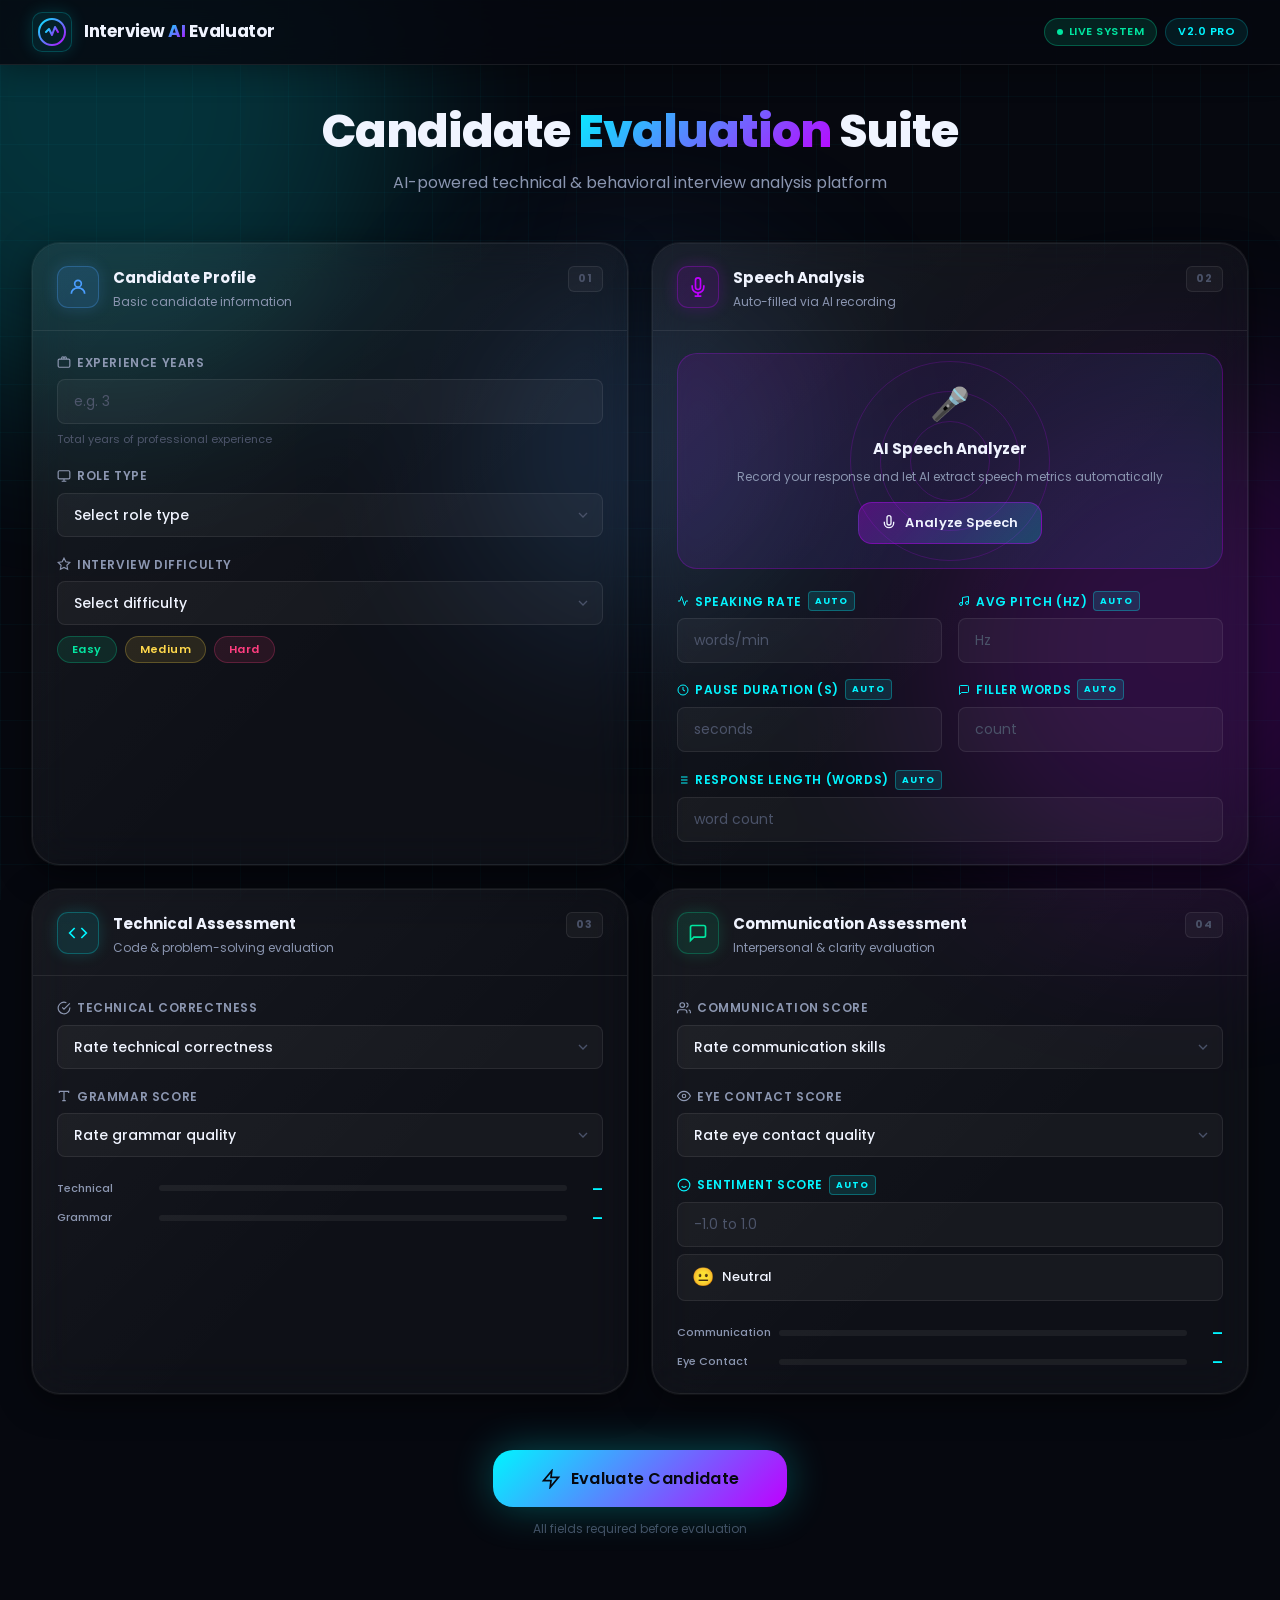
==== frontend/index.html @ 64b6449d "Initial commit - InterviewAI final year project" ====
<!DOCTYPE html>
<html lang="en">
<head>
  <meta charset="UTF-8" />
  <meta name="viewport" content="width=device-width, initial-scale=1.0" />
  <title>Interview AI Evaluator</title>
  <link rel="preconnect" href="https://fonts.googleapis.com" />
  <link rel="preconnect" href="https://fonts.gstatic.com" crossorigin />
  <link href="https://fonts.googleapis.com/css2?family=Poppins:wght@300;400;500;600;700;800;900&display=swap" rel="stylesheet" />
  <link rel="stylesheet" href="css/style.css" />
</head>
<body>

  <!-- Background Effects -->
  <div class="bg-grid"></div>
  <div class="bg-orb orb-1"></div>
  <div class="bg-orb orb-2"></div>
  <div class="bg-orb orb-3"></div>

  <!-- Header -->
  <header class="header">
    <div class="header-inner">
      <div class="logo">
        <div class="logo-icon">
          <svg width="28" height="28" viewBox="0 0 28 28" fill="none">
            <circle cx="14" cy="14" r="13" stroke="url(#lg1)" stroke-width="2"/>
            <path d="M8 14 L11 11 L14 17 L17 9 L20 14" stroke="url(#lg2)" stroke-width="2" stroke-linecap="round" stroke-linejoin="round"/>
            <defs>
              <linearGradient id="lg1" x1="0" y1="0" x2="28" y2="28" gradientUnits="userSpaceOnUse">
                <stop stop-color="#00f5ff"/>
                <stop offset="1" stop-color="#bf00ff"/>
              </linearGradient>
              <linearGradient id="lg2" x1="8" y1="9" x2="20" y2="17" gradientUnits="userSpaceOnUse">
                <stop stop-color="#00f5ff"/>
                <stop offset="1" stop-color="#bf00ff"/>
              </linearGradient>
            </defs>
          </svg>
        </div>
        <span class="logo-text">Interview <span class="grad-text">AI</span> Evaluator</span>
      </div>
      <div class="header-badges">
        <span class="badge badge-live"><span class="pulse-dot"></span>Live System</span>
        <span class="badge badge-version">v2.0 Pro</span>
      </div>
    </div>
  </header>

  <!-- Main Content -->
  <main class="main-container">

    <!-- Page Title -->
    <div class="page-hero">
      <h1 class="hero-title">Candidate <span class="grad-text">Evaluation</span> Suite</h1>
      <p class="hero-sub">AI-powered technical & behavioral interview analysis platform</p>
    </div>

    <!-- Evaluation Form -->
    <form id="evaluationForm" novalidate>

      <!-- ROW 1: Candidate Profile + Speech Analysis -->
      <div class="grid-2col">

        <!-- 1. Candidate Profile Section -->
        <div class="card" id="section-profile">
          <div class="card-header">
            <div class="card-icon icon-blue">
              <svg width="20" height="20" viewBox="0 0 24 24" fill="none" stroke="currentColor" stroke-width="2"><circle cx="12" cy="8" r="4"/><path d="M4 20c0-4 3.6-7 8-7s8 3 8 7"/></svg>
            </div>
            <div>
              <h2 class="card-title">Candidate Profile</h2>
              <p class="card-subtitle">Basic candidate information</p>
            </div>
            <span class="section-badge">01</span>
          </div>
          <div class="card-body">
            <div class="form-group">
              <label class="form-label" for="Experience_Years">
                <svg width="14" height="14" viewBox="0 0 24 24" fill="none" stroke="currentColor" stroke-width="2"><rect x="2" y="7" width="20" height="14" rx="2"/><path d="M16 7V5a2 2 0 0 0-4 0v2"/><path d="M8 7V5a2 2 0 0 1 4 0"/></svg>
                Experience Years
              </label>
              <input type="number" id="Experience_Years" name="Experience_Years" class="form-input" placeholder="e.g. 3" min="0" max="30" required />
              <span class="input-hint">Total years of professional experience</span>
            </div>

            <div class="form-group">
              <label class="form-label" for="Role_Type">
                <svg width="14" height="14" viewBox="0 0 24 24" fill="none" stroke="currentColor" stroke-width="2"><rect x="2" y="3" width="20" height="14" rx="2"/><path d="M8 21h8M12 17v4"/></svg>
                Role Type
              </label>
              <div class="select-wrapper">
                <select id="Role_Type" name="Role_Type" class="form-select" required>
                  <option value="" disabled selected>Select role type</option>
                  <option value="0">Data Scientist</option>
                  <option value="1">Software Engineer</option>
                  <option value="2">Data Analyst</option>
                  <option value="3">ML Engineer</option>
                  <option value="4">Frontend Developer</option>
                  <option value="5">Backend Developer</option>
                </select>
                <svg class="select-arrow" width="16" height="16" viewBox="0 0 24 24" fill="none" stroke="currentColor" stroke-width="2"><polyline points="6 9 12 15 18 9"/></svg>
              </div>
            </div>

            <div class="form-group">
              <label class="form-label" for="Interview_Difficulty">
                <svg width="14" height="14" viewBox="0 0 24 24" fill="none" stroke="currentColor" stroke-width="2"><polygon points="12 2 15.09 8.26 22 9.27 17 14.14 18.18 21.02 12 17.77 5.82 21.02 7 14.14 2 9.27 8.91 8.26 12 2"/></svg>
                Interview Difficulty
              </label>
              <div class="select-wrapper">
                <select id="Interview_Difficulty" name="Interview_Difficulty" class="form-select" required>
                  <option value="" disabled selected>Select difficulty</option>
                  <option value="0">Easy</option>
                  <option value="1">Medium</option>
                  <option value="2">Hard</option>
                </select>
                <svg class="select-arrow" width="16" height="16" viewBox="0 0 24 24" fill="none" stroke="currentColor" stroke-width="2"><polyline points="6 9 12 15 18 9"/></svg>
              </div>
              <div class="difficulty-pills" id="difficultyPills">
                <span class="pill pill-easy">Easy</span>
                <span class="pill pill-medium">Medium</span>
                <span class="pill pill-hard">Hard</span>
              </div>
            </div>
          </div>
        </div>

        <!-- 2. Speech Analysis Section -->
        <div class="card" id="section-speech">
          <div class="card-header">
            <div class="card-icon icon-purple">
              <svg width="20" height="20" viewBox="0 0 24 24" fill="none" stroke="currentColor" stroke-width="2"><path d="M12 1a3 3 0 0 0-3 3v8a3 3 0 0 0 6 0V4a3 3 0 0 0-3-3z"/><path d="M19 10v2a7 7 0 0 1-14 0v-2"/><line x1="12" y1="19" x2="12" y2="23"/><line x1="8" y1="23" x2="16" y2="23"/></svg>
            </div>
            <div>
              <h2 class="card-title">Speech Analysis</h2>
              <p class="card-subtitle">Auto-filled via AI recording</p>
            </div>
            <span class="section-badge">02</span>
          </div>
          <div class="card-body">

            <!-- AI Speech Analyzer CTA Card -->
            <div class="speech-cta-card" id="speechCtaCard">
              <div class="speech-cta-waves">
                <div class="wave w1"></div>
                <div class="wave w2"></div>
                <div class="wave w3"></div>
              </div>
              <div class="speech-cta-content">
                <div class="speech-mic-icon">🎤</div>
                <h3 class="speech-cta-title">AI Speech Analyzer</h3>
                <p class="speech-cta-desc">Record your response and let AI extract speech metrics automatically</p>
                <button type="button" id="openSpeechModal" class="btn btn-speech-analyze">
                  <svg width="16" height="16" viewBox="0 0 24 24" fill="none" stroke="currentColor" stroke-width="2"><path d="M12 1a3 3 0 0 0-3 3v8a3 3 0 0 0 6 0V4a3 3 0 0 0-3-3z"/><path d="M19 10v2a7 7 0 0 1-14 0v-2"/></svg>
                  Analyze Speech
                </button>
              </div>
            </div>

            <div class="form-grid-2">
              <div class="form-group">
                <label class="form-label auto-fill-label" for="Speaking_Rate">
                  <svg width="12" height="12" viewBox="0 0 24 24" fill="none" stroke="currentColor" stroke-width="2"><polyline points="22 12 18 12 15 21 9 3 6 12 2 12"/></svg>
                  Speaking Rate
                  <span class="auto-badge">AUTO</span>
                </label>
                <input type="number" id="Speaking_Rate" name="Speaking_Rate" class="form-input auto-input" placeholder="words/min" step="0.1" readonly />
              </div>
              <div class="form-group">
                <label class="form-label auto-fill-label" for="Avg_Pitch">
                  <svg width="12" height="12" viewBox="0 0 24 24" fill="none" stroke="currentColor" stroke-width="2"><path d="M9 18V5l12-2v13"/><circle cx="6" cy="18" r="3"/><circle cx="18" cy="16" r="3"/></svg>
                  Avg Pitch (Hz)
                  <span class="auto-badge">AUTO</span>
                </label>
                <input type="number" id="Avg_Pitch" name="Avg_Pitch" class="form-input auto-input" placeholder="Hz" step="0.1" readonly />
              </div>
              <div class="form-group">
                <label class="form-label auto-fill-label" for="Pause_Duration">
                  <svg width="12" height="12" viewBox="0 0 24 24" fill="none" stroke="currentColor" stroke-width="2"><circle cx="12" cy="12" r="10"/><polyline points="12 6 12 12 16 14"/></svg>
                  Pause Duration (s)
                  <span class="auto-badge">AUTO</span>
                </label>
                <input type="number" id="Pause_Duration" name="Pause_Duration" class="form-input auto-input" placeholder="seconds" step="0.1" readonly />
              </div>
              <div class="form-group">
                <label class="form-label auto-fill-label" for="Filler_Words">
                  <svg width="12" height="12" viewBox="0 0 24 24" fill="none" stroke="currentColor" stroke-width="2"><path d="M21 15a2 2 0 0 1-2 2H7l-4 4V5a2 2 0 0 1 2-2h14a2 2 0 0 1 2 2z"/></svg>
                  Filler Words
                  <span class="auto-badge">AUTO</span>
                </label>
                <input type="number" id="Filler_Words" name="Filler_Words" class="form-input auto-input" placeholder="count" readonly />
              </div>
            </div>

            <div class="form-group">
              <label class="form-label auto-fill-label" for="Response_Length">
                <svg width="12" height="12" viewBox="0 0 24 24" fill="none" stroke="currentColor" stroke-width="2"><line x1="8" y1="6" x2="21" y2="6"/><line x1="8" y1="12" x2="21" y2="12"/><line x1="8" y1="18" x2="21" y2="18"/><line x1="3" y1="6" x2="3.01" y2="6"/><line x1="3" y1="12" x2="3.01" y2="12"/><line x1="3" y1="18" x2="3.01" y2="18"/></svg>
                Response Length (words)
                <span class="auto-badge">AUTO</span>
              </label>
              <input type="number" id="Response_Length" name="Response_Length" class="form-input auto-input" placeholder="word count" readonly />
            </div>

          </div>
        </div>
      </div>

      <!-- ROW 2: Technical + Communication -->
      <div class="grid-2col">

        <!-- 3. Technical Assessment Section -->
        <div class="card" id="section-technical">
          <div class="card-header">
            <div class="card-icon icon-cyan">
              <svg width="20" height="20" viewBox="0 0 24 24" fill="none" stroke="currentColor" stroke-width="2"><polyline points="16 18 22 12 16 6"/><polyline points="8 6 2 12 8 18"/></svg>
            </div>
            <div>
              <h2 class="card-title">Technical Assessment</h2>
              <p class="card-subtitle">Code & problem-solving evaluation</p>
            </div>
            <span class="section-badge">03</span>
          </div>
          <div class="card-body">
            <div class="form-group">
              <label class="form-label" for="Technical_Correctness">
                <svg width="14" height="14" viewBox="0 0 24 24" fill="none" stroke="currentColor" stroke-width="2"><path d="M22 11.08V12a10 10 0 1 1-5.93-9.14"/><polyline points="22 4 12 14.01 9 11.01"/></svg>
                Technical Correctness
              </label>
              <div class="select-wrapper">
                <select id="Technical_Correctness" name="Technical_Correctness" class="form-select" required>
                  <option value="" disabled selected>Rate technical correctness</option>
                  <option value="2">2 — Very Poor</option>
                  <option value="4">4 — Poor</option>
                  <option value="6">6 — Average</option>
                  <option value="8">8 — Good</option>
                  <option value="10">10 — Excellent</option>
                </select>
                <svg class="select-arrow" width="16" height="16" viewBox="0 0 24 24" fill="none" stroke="currentColor" stroke-width="2"><polyline points="6 9 12 15 18 9"/></svg>
              </div>
            </div>

            <div class="form-group">
              <label class="form-label" for="Grammar_Score">
                <svg width="14" height="14" viewBox="0 0 24 24" fill="none" stroke="currentColor" stroke-width="2"><path d="M4 7V4h16v3"/><path d="M9 20h6"/><path d="M12 4v16"/></svg>
                Grammar Score
              </label>
              <div class="select-wrapper">
                <select id="Grammar_Score" name="Grammar_Score" class="form-select" required>
                  <option value="" disabled selected>Rate grammar quality</option>
                  <option value="2">2 — Very Poor</option>
                  <option value="4">4 — Poor</option>
                  <option value="6">6 — Average</option>
                  <option value="8">8 — Good</option>
                  <option value="10">10 — Excellent</option>
                </select>
                <svg class="select-arrow" width="16" height="16" viewBox="0 0 24 24" fill="none" stroke="currentColor" stroke-width="2"><polyline points="6 9 12 15 18 9"/></svg>
              </div>
            </div>

            <div class="score-preview" id="technicalScorePreview">
              <div class="score-preview-item">
                <span class="score-label">Technical</span>
                <div class="score-bar-track">
                  <div class="score-bar-fill" id="technicalBar" style="width:0%"></div>
                </div>
                <span class="score-val" id="technicalVal">—</span>
              </div>
              <div class="score-preview-item">
                <span class="score-label">Grammar</span>
                <div class="score-bar-track">
                  <div class="score-bar-fill" id="grammarBar" style="width:0%"></div>
                </div>
                <span class="score-val" id="grammarVal">—</span>
              </div>
            </div>
          </div>
        </div>

        <!-- 4. Communication Assessment Section -->
        <div class="card" id="section-communication">
          <div class="card-header">
            <div class="card-icon icon-green">
              <svg width="20" height="20" viewBox="0 0 24 24" fill="none" stroke="currentColor" stroke-width="2"><path d="M21 15a2 2 0 0 1-2 2H7l-4 4V5a2 2 0 0 1 2-2h14a2 2 0 0 1 2 2z"/></svg>
            </div>
            <div>
              <h2 class="card-title">Communication Assessment</h2>
              <p class="card-subtitle">Interpersonal & clarity evaluation</p>
            </div>
            <span class="section-badge">04</span>
          </div>
          <div class="card-body">

            <div class="form-group">
              <label class="form-label" for="Communication_Score">
                <svg width="14" height="14" viewBox="0 0 24 24" fill="none" stroke="currentColor" stroke-width="2"><path d="M17 21v-2a4 4 0 0 0-4-4H5a4 4 0 0 0-4 4v2"/><circle cx="9" cy="7" r="4"/><path d="M23 21v-2a4 4 0 0 0-3-3.87"/><path d="M16 3.13a4 4 0 0 1 0 7.75"/></svg>
                Communication Score
              </label>
              <div class="select-wrapper">
                <select id="Communication_Score" name="Communication_Score" class="form-select" required>
                  <option value="" disabled selected>Rate communication skills</option>
                  <option value="2">2 — Very Poor</option>
                  <option value="4">4 — Poor</option>
                  <option value="6">6 — Average</option>
                  <option value="8">8 — Good</option>
                  <option value="10">10 — Excellent</option>
                </select>
                <svg class="select-arrow" width="16" height="16" viewBox="0 0 24 24" fill="none" stroke="currentColor" stroke-width="2"><polyline points="6 9 12 15 18 9"/></svg>
              </div>
            </div>

            <div class="form-group">
              <label class="form-label" for="Eye_Contact_Score">
                <svg width="14" height="14" viewBox="0 0 24 24" fill="none" stroke="currentColor" stroke-width="2"><path d="M1 12s4-8 11-8 11 8 11 8-4 8-11 8-11-8-11-8z"/><circle cx="12" cy="12" r="3"/></svg>
                Eye Contact Score
              </label>
              <div class="select-wrapper">
                <select id="Eye_Contact_Score" name="Eye_Contact_Score" class="form-select" required>
                  <option value="" disabled selected>Rate eye contact quality</option>
                  <option value="2">2 — Very Poor</option>
                  <option value="4">4 — Poor</option>
                  <option value="6">6 — Average</option>
                  <option value="8">8 — Good</option>
                  <option value="10">10 — Excellent</option>
                </select>
                <svg class="select-arrow" width="16" height="16" viewBox="0 0 24 24" fill="none" stroke="currentColor" stroke-width="2"><polyline points="6 9 12 15 18 9"/></svg>
              </div>
            </div>

            <div class="form-group">
              <label class="form-label auto-fill-label" for="Sentiment_Score">
                <svg width="14" height="14" viewBox="0 0 24 24" fill="none" stroke="currentColor" stroke-width="2"><circle cx="12" cy="12" r="10"/><path d="M8 14s1.5 2 4 2 4-2 4-2"/><line x1="9" y1="9" x2="9.01" y2="9"/><line x1="15" y1="9" x2="15.01" y2="9"/></svg>
                Sentiment Score
                <span class="auto-badge">AUTO</span>
              </label>
              <input type="number" id="Sentiment_Score" name="Sentiment_Score" class="form-input auto-input" placeholder="-1.0 to 1.0" step="0.01" min="-1" max="1" readonly />
              <div class="sentiment-display" id="sentimentDisplay">
                <span id="sentimentEmoji">😐</span>
                <span id="sentimentText">Neutral</span>
              </div>
            </div>

            <div class="score-preview">
              <div class="score-preview-item">
                <span class="score-label">Communication</span>
                <div class="score-bar-track">
                  <div class="score-bar-fill score-bar-green" id="commBar" style="width:0%"></div>
                </div>
                <span class="score-val" id="commVal">—</span>
              </div>
              <div class="score-preview-item">
                <span class="score-label">Eye Contact</span>
                <div class="score-bar-track">
                  <div class="score-bar-fill score-bar-green" id="eyeBar" style="width:0%"></div>
                </div>
                <span class="score-val" id="eyeVal">—</span>
              </div>
            </div>

          </div>
        </div>
      </div>

      <!-- Submit Button -->
      <div class="submit-section">
        <button type="button" id="evaluateBtn" class="btn btn-evaluate">
          <span class="btn-inner">
            <svg width="20" height="20" viewBox="0 0 24 24" fill="none" stroke="currentColor" stroke-width="2"><path d="M13 2L3 14h9l-1 8 10-12h-9l1-8z"/></svg>
            Evaluate Candidate
          </span>
          <div class="btn-glow"></div>
        </button>
        <p class="submit-hint">All fields required before evaluation</p>
      </div>

    </form>

    <!-- 5. AI Result Dashboard -->
    <section class="results-section" id="resultsSection" style="display:none;">
      <div class="results-header">
        <div class="results-title-wrap">
          <div class="results-icon">⚡</div>
          <div>
            <h2 class="results-title">AI <span class="grad-text">Evaluation Results</span></h2>
            <p class="results-subtitle">Analysis complete — powered by machine learning</p>
          </div>
        </div>
        <button type="button" id="resetBtn" class="btn btn-reset">
          <svg width="16" height="16" viewBox="0 0 24 24" fill="none" stroke="currentColor" stroke-width="2"><polyline points="1 4 1 10 7 10"/><path d="M3.51 15a9 9 0 1 0 .49-3.84"/></svg>
          New Evaluation
        </button>
      </div>

      <div class="results-grid">

        <!-- Stress Level Card -->
        <div class="result-card result-card-stress animate-in" id="stressCard">
          <div class="result-card-bg"></div>
          <div class="result-card-inner">
            <div class="result-icon">🧠</div>
            <div class="result-label">Stress Level</div>
            <div class="result-value" id="stressLevel">—</div>
            <div class="result-indicator" id="stressIndicator"></div>
          </div>
        </div>

        <!-- Confidence Score Card -->
        <div class="result-card result-card-confidence animate-in" id="confidenceCard" style="animation-delay:0.15s">
          <div class="result-card-bg"></div>
          <div class="result-card-inner">
            <div class="result-icon">💡</div>
            <div class="result-label">Confidence Score</div>
            <div class="result-value" id="confidenceScore">—</div>
            <div class="confidence-ring-wrap">
              <svg class="confidence-ring" viewBox="0 0 80 80">
                <circle cx="40" cy="40" r="32" fill="none" stroke="rgba(255,255,255,0.1)" stroke-width="6"/>
                <circle cx="40" cy="40" r="32" fill="none" stroke="url(#confGrad)" stroke-width="6"
                  stroke-dasharray="201" stroke-dashoffset="201" stroke-linecap="round"
                  id="confidenceRingCircle" transform="rotate(-90 40 40)"/>
                <defs>
                  <linearGradient id="confGrad" x1="0%" y1="0%" x2="100%" y2="0%">
                    <stop offset="0%" stop-color="#00f5ff"/>
                    <stop offset="100%" stop-color="#bf00ff"/>
                  </linearGradient>
                </defs>
              </svg>
            </div>
          </div>
        </div>

        <!-- Interview Result Card -->
        <div class="result-card result-card-verdict animate-in" id="verdictCard" style="animation-delay:0.3s">
          <div class="result-card-bg"></div>
          <div class="result-card-inner">
            <div class="result-icon" id="verdictIcon">🎯</div>
            <div class="result-label">Interview Result</div>
            <div class="result-value result-verdict" id="interviewResult">—</div>
            <div class="verdict-badge" id="verdictBadge"></div>
          </div>
        </div>

      </div>

      <!-- Summary Bar -->
      <div class="summary-bar" id="summaryBar">
        <div class="summary-item">
          <span class="summary-key">Role</span>
          <span class="summary-val" id="summaryRole">—</span>
        </div>
        <div class="summary-divider"></div>
        <div class="summary-item">
          <span class="summary-key">Experience</span>
          <span class="summary-val" id="summaryExp">—</span>
        </div>
        <div class="summary-divider"></div>
        <div class="summary-item">
          <span class="summary-key">Difficulty</span>
          <span class="summary-val" id="summaryDiff">—</span>
        </div>
        <div class="summary-divider"></div>
        <div class="summary-item">
          <span class="summary-key">Speaking Rate</span>
          <span class="summary-val" id="summarySpeaking">—</span>
        </div>
        <div class="summary-divider"></div>
        <div class="summary-item">
          <span class="summary-key">Evaluated</span>
          <span class="summary-val" id="summaryTime">—</span>
        </div>
      </div>

    </section>

  </main>

  <!-- 6. AI Speech Recording Popup Modal -->
  <div class="modal-overlay" id="speechModal">
    <div class="modal-container">
      <!-- Modal Header -->
      <div class="modal-header">
        <div class="modal-logo">
          <div class="modal-logo-rings">
            <div class="ring r1"></div>
            <div class="ring r2"></div>
            <div class="ring r3"></div>
          </div>
          <span class="modal-logo-icon">🎤</span>
        </div>
        <div class="modal-title-group">
          <h3 class="modal-title">AI Speech Analyzer</h3>
          <p class="modal-subtitle">Record → Analyze → Auto-fill metrics</p>
        </div>
        <button type="button" id="closeModal" class="modal-close">
          <svg width="18" height="18" viewBox="0 0 24 24" fill="none" stroke="currentColor" stroke-width="2.5"><line x1="18" y1="6" x2="6" y2="18"/><line x1="6" y1="6" x2="18" y2="18"/></svg>
        </button>
      </div>

      <!-- Visualizer -->
      <div class="modal-visualizer" id="modalVisualizer">
        <canvas id="visualizerCanvas" width="500" height="90"></canvas>
        <div class="viz-idle-text" id="vizIdleText">Tap "Start Recording" to begin</div>
      </div>

      <!-- Recording Controls -->
      <div class="modal-controls">
        <button type="button" id="startRecording" class="btn btn-record-start">
          <div class="rec-icon">
            <span class="rec-dot"></span>
          </div>
          Start Recording
        </button>
        <button type="button" id="stopRecording" class="btn btn-record-stop" disabled>
          <svg width="16" height="16" viewBox="0 0 24 24" fill="currentColor"><rect x="6" y="6" width="12" height="12" rx="2"/></svg>
          Stop Recording
        </button>
      </div>

      <!-- Timer -->
      <div class="recording-timer" id="recordingTimer" style="display:none">
        <span class="timer-dot"></span>
        <span id="timerDisplay">00:00</span>
        <span class="timer-label">Recording...</span>
      </div>

      <!-- Processing Status -->
      <div class="processing-status" id="processingStatus" style="display:none">
        <div class="processing-spinner">
          <div class="spinner-ring"></div>
          <span class="spinner-icon">🤖</span>
        </div>
        <p class="processing-text">⏳ Processing Speech...</p>
        <p class="processing-sub">Analyzing audio with AI models</p>
      </div>

      <!-- Speech Results Section -->
      <div class="speech-results" id="speechResults" style="display:none">
        <div class="speech-results-header">
          <span class="results-check">✅</span>
          <h4 class="speech-results-title">Analysis Complete</h4>
        </div>

        <!-- Transcript Display -->
        <div class="transcript-box">
          <div class="transcript-label">
            <svg width="14" height="14" viewBox="0 0 24 24" fill="none" stroke="currentColor" stroke-width="2"><path d="M14 2H6a2 2 0 0 0-2 2v16a2 2 0 0 0 2 2h12a2 2 0 0 0 2-2V8z"/><polyline points="14 2 14 8 20 8"/></svg>
            Transcript
          </div>
          <p class="transcript-text" id="transcriptText">Your speech will appear here...</p>
        </div>

        <!-- Metrics Grid -->
        <div class="metrics-grid">
          <div class="metric-chip">
            <span class="metric-chip-label">Speaking Rate</span>
            <span class="metric-chip-value" id="m_SpeakingRate">—</span>
          </div>
          <div class="metric-chip">
            <span class="metric-chip-label">Avg Pitch</span>
            <span class="metric-chip-value" id="m_AvgPitch">—</span>
          </div>
          <div class="metric-chip">
            <span class="metric-chip-label">Pause Duration</span>
            <span class="metric-chip-value" id="m_PauseDuration">—</span>
          </div>
          <div class="metric-chip">
            <span class="metric-chip-label">Filler Words</span>
            <span class="metric-chip-value" id="m_FillerWords">—</span>
          </div>
          <div class="metric-chip">
            <span class="metric-chip-label">Response Length</span>
            <span class="metric-chip-value" id="m_ResponseLength">—</span>
          </div>
          <div class="metric-chip">
            <span class="metric-chip-label">Sentiment</span>
            <span class="metric-chip-value" id="m_Sentiment">—</span>
          </div>
        </div>

        <button type="button" id="applyMetrics" class="btn btn-apply-metrics">
          <svg width="16" height="16" viewBox="0 0 24 24" fill="none" stroke="currentColor" stroke-width="2"><polyline points="20 6 9 17 4 12"/></svg>
          Apply to Form & Close
        </button>
      </div>

    </div>
  </div>

  <!-- Toast Notification -->
  <div class="toast" id="toast">
    <span class="toast-icon" id="toastIcon">✅</span>
    <span class="toast-msg" id="toastMsg">Success</span>
  </div>

  <script src="js/script.js"></script>
</body>
</html>
---- frontend/css/style.css ----
/* ============================================================
   INTERVIEW AI EVALUATOR — style.css
   Dark Futuristic Glassmorphism SaaS Dashboard
   ============================================================ */

/* ── Reset & Base ─────────────────────────────────────────── */
*, *::before, *::after { box-sizing: border-box; margin: 0; padding: 0; }

:root {
  --cyan:       #00f5ff;
  --purple:     #bf00ff;
  --blue:       #4a9eff;
  --green:      #00e5a0;
  --pink:       #ff3d7f;
  --yellow:     #ffd84a;

  --bg-base:    #06080f;
  --bg-card:    rgba(255,255,255,0.035);
  --bg-card-h:  rgba(255,255,255,0.060);
  --border:     rgba(255,255,255,0.08);
  --border-h:   rgba(0,245,255,0.30);

  --text-pri:   #f0f4ff;
  --text-sec:   #8a95b0;
  --text-muted: #4a5268;

  --grad-main:  linear-gradient(135deg, var(--cyan) 0%, var(--purple) 100%);
  --grad-blue:  linear-gradient(135deg, #4a9eff 0%, #0044ff 100%);
  --grad-green: linear-gradient(135deg, #00e5a0 0%, #00aaff 100%);
  --grad-warn:  linear-gradient(135deg, #ff6b35 0%, #ff3d7f 100%);

  --radius-sm:  8px;
  --radius-md:  14px;
  --radius-lg:  20px;
  --radius-xl:  28px;

  --shadow-card: 0 8px 32px rgba(0,0,0,0.5), 0 0 0 1px var(--border);
  --shadow-glow: 0 0 40px rgba(0,245,255,0.15);

  --font: 'Poppins', sans-serif;
  --trans: all 0.3s cubic-bezier(0.4,0,0.2,1);
}

html { scroll-behavior: smooth; }

body {
  font-family: var(--font);
  background: var(--bg-base);
  color: var(--text-pri);
  min-height: 100vh;
  overflow-x: hidden;
  line-height: 1.6;
}

/* ── Background Effects ───────────────────────────────────── */
.bg-grid {
  position: fixed; inset: 0; z-index: 0; pointer-events: none;
  background-image:
    linear-gradient(rgba(0,245,255,0.03) 1px, transparent 1px),
    linear-gradient(90deg, rgba(0,245,255,0.03) 1px, transparent 1px);
  background-size: 48px 48px;
}

.bg-orb {
  position: fixed; border-radius: 50%; filter: blur(100px);
  pointer-events: none; z-index: 0; opacity: 0.18;
  animation: orbFloat 12s ease-in-out infinite alternate;
}
.orb-1 { width: 600px; height: 600px; background: var(--cyan);   top: -200px; left: -200px; }
.orb-2 { width: 500px; height: 500px; background: var(--purple); bottom: 0;   right: -150px; animation-delay: -4s; }
.orb-3 { width: 350px; height: 350px; background: var(--blue);   top: 50%;    left: 50%; transform: translate(-50%,-50%); animation-delay: -8s; }

@keyframes orbFloat {
  from { transform: translate(0,0) scale(1); }
  to   { transform: translate(30px, 40px) scale(1.1); }
}

/* ── Header ───────────────────────────────────────────────── */
.header {
  position: sticky; top: 0; z-index: 100;
  background: rgba(6,8,15,0.85);
  backdrop-filter: blur(24px) saturate(180%);
  border-bottom: 1px solid var(--border);
  padding: 0 32px;
  box-shadow: 0 2px 32px rgba(0,0,0,0.4);
}
.header-inner {
  max-width: 1280px; margin: 0 auto;
  height: 64px; display: flex; align-items: center; justify-content: space-between;
}

.logo { display: flex; align-items: center; gap: 12px; text-decoration: none; }
.logo-icon {
  width: 40px; height: 40px; border-radius: 10px;
  background: rgba(0,245,255,0.08);
  border: 1px solid rgba(0,245,255,0.2);
  display: flex; align-items: center; justify-content: center;
  box-shadow: 0 0 16px rgba(0,245,255,0.15);
}
.logo-text {
  font-size: 17px; font-weight: 700; letter-spacing: -0.3px;
  color: var(--text-pri);
}

.grad-text {
  background: var(--grad-main);
  -webkit-background-clip: text; -webkit-text-fill-color: transparent;
  background-clip: text;
}

.header-badges { display: flex; align-items: center; gap: 8px; }
.badge {
  padding: 4px 12px; border-radius: 20px; font-size: 11px; font-weight: 600;
  letter-spacing: 0.5px; text-transform: uppercase;
}
.badge-live {
  background: rgba(0,229,160,0.12); border: 1px solid rgba(0,229,160,0.3);
  color: var(--green); display: flex; align-items: center; gap: 6px;
}
.badge-version {
  background: rgba(0,245,255,0.08); border: 1px solid rgba(0,245,255,0.2);
  color: var(--cyan);
}
.pulse-dot {
  width: 6px; height: 6px; border-radius: 50%; background: var(--green);
  animation: pulse 1.8s ease-in-out infinite;
}
@keyframes pulse {
  0%,100% { opacity:1; box-shadow: 0 0 0 0 rgba(0,229,160,0.6); }
  50%      { opacity:0.7; box-shadow: 0 0 0 5px rgba(0,229,160,0); }
}

/* ── Main Container ───────────────────────────────────────── */
.main-container {
  position: relative; z-index: 1;
  max-width: 1280px; margin: 0 auto;
  padding: 40px 32px 80px;
}

/* ── Page Hero ────────────────────────────────────────────── */
.page-hero { text-align: center; margin-bottom: 48px; }
.hero-title {
  font-size: clamp(28px,4vw,46px); font-weight: 800;
  letter-spacing: -1px; line-height: 1.15; margin-bottom: 12px;
}
.hero-sub { color: var(--text-sec); font-size: 16px; font-weight: 400; }

/* ── Grid Layouts ─────────────────────────────────────────── */
.grid-2col {
  display: grid; grid-template-columns: 1fr 1fr;
  gap: 24px; margin-bottom: 24px;
}
@media (max-width: 900px) { .grid-2col { grid-template-columns: 1fr; } }
.form-grid-2 { display: grid; grid-template-columns: 1fr 1fr; gap: 16px; }
@media (max-width: 600px) { .form-grid-2 { grid-template-columns: 1fr; } }

/* ── Cards ────────────────────────────────────────────────── */
.card {
  background: var(--bg-card);
  border: 1px solid var(--border);
  border-radius: var(--radius-xl);
  box-shadow: var(--shadow-card);
  backdrop-filter: blur(20px);
  transition: var(--trans);
  overflow: hidden;
  position: relative;
}
.card::before {
  content: ''; position: absolute; inset: 0; border-radius: inherit;
  background: linear-gradient(135deg, rgba(255,255,255,0.04) 0%, transparent 60%);
  pointer-events: none;
}
.card:hover {
  border-color: var(--border-h);
  box-shadow: var(--shadow-card), var(--shadow-glow);
  transform: translateY(-2px);
}

.card-header {
  display: flex; align-items: flex-start; gap: 14px;
  padding: 22px 24px 18px;
  border-bottom: 1px solid var(--border);
  position: relative;
}
.card-icon {
  width: 42px; height: 42px; border-radius: 11px; flex-shrink: 0;
  display: flex; align-items: center; justify-content: center;
}
.icon-blue   { background: rgba(74,158,255,0.15); border: 1px solid rgba(74,158,255,0.3);  color: var(--blue);   box-shadow: 0 0 16px rgba(74,158,255,0.2); }
.icon-purple { background: rgba(191,0,255,0.12);  border: 1px solid rgba(191,0,255,0.3);   color: var(--purple); box-shadow: 0 0 16px rgba(191,0,255,0.2); }
.icon-cyan   { background: rgba(0,245,255,0.10);  border: 1px solid rgba(0,245,255,0.25);  color: var(--cyan);   box-shadow: 0 0 16px rgba(0,245,255,0.15); }
.icon-green  { background: rgba(0,229,160,0.10);  border: 1px solid rgba(0,229,160,0.25);  color: var(--green);  box-shadow: 0 0 16px rgba(0,229,160,0.15); }

.card-title   { font-size: 15px; font-weight: 700; color: var(--text-pri); margin-bottom: 2px; }
.card-subtitle{ font-size: 12px; color: var(--text-sec); }
.section-badge {
  margin-left: auto; font-size: 11px; font-weight: 700; letter-spacing: 1px;
  color: var(--text-muted); background: rgba(255,255,255,0.04);
  padding: 3px 9px; border-radius: 6px; border: 1px solid var(--border);
  flex-shrink: 0;
}

.card-body { padding: 22px 24px; display: flex; flex-direction: column; gap: 18px; }

/* ── Form Elements ────────────────────────────────────────── */
.form-group { display: flex; flex-direction: column; gap: 7px; }

.form-label {
  font-size: 12px; font-weight: 600; color: var(--text-sec);
  text-transform: uppercase; letter-spacing: 0.6px;
  display: flex; align-items: center; gap: 6px;
}
.auto-fill-label { color: var(--cyan); }

.auto-badge {
  font-size: 9px; font-weight: 700; letter-spacing: 1px;
  background: rgba(0,245,255,0.12); border: 1px solid rgba(0,245,255,0.3);
  color: var(--cyan); padding: 2px 6px; border-radius: 4px;
}

.form-input, .form-select {
  width: 100%; padding: 11px 16px;
  background: rgba(255,255,255,0.04);
  border: 1px solid var(--border);
  border-radius: var(--radius-sm);
  color: var(--text-pri);
  font-family: var(--font); font-size: 14px; font-weight: 500;
  transition: var(--trans);
  outline: none;
  appearance: none;
}
.form-input::placeholder { color: var(--text-muted); font-weight: 400; }
.form-input:focus, .form-select:focus {
  border-color: var(--cyan);
  background: rgba(0,245,255,0.06);
  box-shadow: 0 0 0 3px rgba(0,245,255,0.12);
}
.form-input:hover, .form-select:hover { border-color: rgba(255,255,255,0.16); }

.auto-input { color: var(--cyan); font-weight: 600; }
.auto-input:not([value=""]):not([value]) { color: var(--cyan); }

.select-wrapper { position: relative; }
.select-arrow {
  position: absolute; right: 12px; top: 50%; transform: translateY(-50%);
  pointer-events: none; color: var(--text-muted);
}
.form-select { padding-right: 40px; cursor: pointer; }
.form-select option { background: #121826; color: var(--text-pri); }

.input-hint { font-size: 11px; color: var(--text-muted); }

/* ── Difficulty Pills ─────────────────────────────────────── */
.difficulty-pills { display: flex; gap: 8px; margin-top: 4px; }
.pill {
  padding: 4px 14px; border-radius: 20px; font-size: 11px; font-weight: 600;
  letter-spacing: 0.4px; border: 1px solid transparent; cursor: default;
  transition: var(--trans);
}
.pill-easy   { background: rgba(0,229,160,0.10); border-color: rgba(0,229,160,0.25); color: var(--green); }
.pill-medium { background: rgba(255,216,74,0.10); border-color: rgba(255,216,74,0.25); color: var(--yellow); }
.pill-hard   { background: rgba(255,61,127,0.10);  border-color: rgba(255,61,127,0.25);  color: var(--pink); }
.pill.active { transform: scale(1.08); }
.pill-easy.active   { background: rgba(0,229,160,0.22); box-shadow: 0 0 14px rgba(0,229,160,0.3); }
.pill-medium.active { background: rgba(255,216,74,0.22); box-shadow: 0 0 14px rgba(255,216,74,0.3); }
.pill-hard.active   { background: rgba(255,61,127,0.22); box-shadow: 0 0 14px rgba(255,61,127,0.3); }

/* ── Speech CTA Card ──────────────────────────────────────── */
.speech-cta-card {
  position: relative; border-radius: var(--radius-lg); overflow: hidden;
  background: linear-gradient(135deg, rgba(191,0,255,0.12) 0%, rgba(0,245,255,0.08) 100%);
  border: 1px solid rgba(191,0,255,0.25);
  padding: 24px; text-align: center;
  margin-bottom: 4px;
}
.speech-cta-waves { position: absolute; inset: 0; pointer-events: none; overflow: hidden; }
.wave {
  position: absolute; border-radius: 50%; border: 1px solid rgba(191,0,255,0.2);
  animation: waveExpand 3s ease-out infinite;
  top: 50%; left: 50%; transform: translate(-50%,-50%);
}
.w1 { width: 80px; height: 80px; }
.w2 { width: 140px; height: 140px; animation-delay: 0.8s; }
.w3 { width: 200px; height: 200px; animation-delay: 1.6s; }
@keyframes waveExpand {
  0%   { transform: translate(-50%,-50%) scale(0.8); opacity: 0.6; }
  100% { transform: translate(-50%,-50%) scale(1.6); opacity: 0; }
}

.speech-cta-content { position: relative; z-index: 1; }
.speech-mic-icon { font-size: 32px; margin-bottom: 8px; display: block; }
.speech-cta-title { font-size: 15px; font-weight: 700; margin-bottom: 6px; }
.speech-cta-desc  { font-size: 12px; color: var(--text-sec); margin-bottom: 16px; }

/* ── Score Preview Bars ───────────────────────────────────── */
.score-preview { display: flex; flex-direction: column; gap: 10px; margin-top: 4px; }
.score-preview-item { display: flex; align-items: center; gap: 12px; }
.score-label { font-size: 11px; color: var(--text-sec); width: 90px; flex-shrink: 0; font-weight: 500; }
.score-bar-track {
  flex: 1; height: 6px; border-radius: 3px;
  background: rgba(255,255,255,0.06);
  overflow: hidden;
}
.score-bar-fill {
  height: 100%; border-radius: 3px; width: 0%;
  background: var(--grad-main); transition: width 0.7s cubic-bezier(0.4,0,0.2,1);
}
.score-bar-green { background: var(--grad-green); }
.score-val { font-size: 12px; font-weight: 700; color: var(--cyan); width: 24px; text-align: right; flex-shrink: 0; }

/* ── Sentiment Display ────────────────────────────────────── */
.sentiment-display {
  display: flex; align-items: center; gap: 8px;
  background: rgba(255,255,255,0.04); border: 1px solid var(--border);
  border-radius: var(--radius-sm); padding: 8px 14px;
  font-size: 13px; font-weight: 500;
}
#sentimentEmoji { font-size: 18px; }

/* ── Submit Section ───────────────────────────────────────── */
.submit-section { text-align: center; padding: 32px 0 16px; }
.submit-hint { margin-top: 12px; font-size: 12px; color: var(--text-muted); }

/* ── Buttons ──────────────────────────────────────────────── */
.btn {
  display: inline-flex; align-items: center; justify-content: center; gap: 8px;
  border: none; cursor: pointer; font-family: var(--font);
  font-weight: 600; letter-spacing: 0.3px; transition: var(--trans);
  border-radius: var(--radius-md); position: relative; overflow: hidden;
}
.btn:active { transform: scale(0.97); }

.btn-evaluate {
  background: var(--grad-main); color: #06080f;
  padding: 16px 48px; font-size: 16px; border-radius: var(--radius-lg);
  box-shadow: 0 0 40px rgba(0,245,255,0.3), 0 8px 32px rgba(0,0,0,0.4);
}
.btn-evaluate:hover {
  box-shadow: 0 0 60px rgba(0,245,255,0.5), 0 8px 40px rgba(0,0,0,0.5);
  transform: translateY(-2px) scale(1.02);
}
.btn-inner { display: flex; align-items: center; gap: 10px; position: relative; z-index: 1; }
.btn-glow {
  position: absolute; inset: -2px; background: var(--grad-main);
  border-radius: inherit; opacity: 0; filter: blur(12px);
  transition: opacity 0.3s; pointer-events: none;
}
.btn-evaluate:hover .btn-glow { opacity: 0.4; }

.btn-speech-analyze {
  background: linear-gradient(135deg, rgba(191,0,255,0.3) 0%, rgba(0,245,255,0.2) 100%);
  border: 1px solid rgba(191,0,255,0.4);
  color: var(--text-pri); padding: 10px 22px; font-size: 13px;
  border-radius: var(--radius-md);
}
.btn-speech-analyze:hover {
  background: linear-gradient(135deg, rgba(191,0,255,0.5) 0%, rgba(0,245,255,0.35) 100%);
  box-shadow: 0 0 24px rgba(191,0,255,0.35);
}

.btn-reset {
  background: rgba(255,255,255,0.05); border: 1px solid var(--border);
  color: var(--text-sec); padding: 9px 18px; font-size: 13px;
  border-radius: var(--radius-md);
}
.btn-reset:hover { border-color: var(--border-h); color: var(--text-pri); }

.btn-record-start {
  background: linear-gradient(135deg, #ff3d7f 0%, #ff6b35 100%);
  color: #fff; padding: 12px 26px; font-size: 14px; border-radius: var(--radius-md);
  box-shadow: 0 0 24px rgba(255,61,127,0.35);
}
.btn-record-start:hover { box-shadow: 0 0 36px rgba(255,61,127,0.55); transform: translateY(-1px); }
.btn-record-start:disabled { opacity: 0.4; cursor: not-allowed; transform: none; }

.btn-record-stop {
  background: rgba(255,255,255,0.06); border: 1px solid var(--border);
  color: var(--text-pri); padding: 12px 26px; font-size: 14px; border-radius: var(--radius-md);
}
.btn-record-stop:disabled { opacity: 0.35; cursor: not-allowed; }
.btn-record-stop:not(:disabled):hover { border-color: var(--pink); color: var(--pink); box-shadow: 0 0 16px rgba(255,61,127,0.2); }

.btn-apply-metrics {
  width: 100%; background: var(--grad-green); color: #06080f;
  padding: 13px; font-size: 14px; border-radius: var(--radius-md);
  box-shadow: 0 0 24px rgba(0,229,160,0.3);
  margin-top: 4px;
}
.btn-apply-metrics:hover { box-shadow: 0 0 40px rgba(0,229,160,0.5); transform: translateY(-1px); }

.rec-icon {
  width: 20px; height: 20px; border-radius: 50%;
  background: rgba(255,255,255,0.2);
  display: flex; align-items: center; justify-content: center;
}
.rec-dot {
  width: 8px; height: 8px; border-radius: 50%; background: #fff;
  animation: recPulse 1.2s ease-in-out infinite;
}
@keyframes recPulse {
  0%,100% { transform: scale(1); opacity: 1; }
  50%      { transform: scale(1.3); opacity: 0.7; }
}

/* ── Results Section ──────────────────────────────────────── */
.results-section { margin-top: 48px; }
.results-header {
  display: flex; align-items: center; justify-content: space-between;
  margin-bottom: 28px;
}
.results-title-wrap { display: flex; align-items: center; gap: 14px; }
.results-icon {
  font-size: 28px; width: 52px; height: 52px; display: flex; align-items: center;
  justify-content: center; border-radius: 14px;
  background: rgba(0,245,255,0.08); border: 1px solid rgba(0,245,255,0.2);
}
.results-title  { font-size: 22px; font-weight: 800; }
.results-subtitle { font-size: 13px; color: var(--text-sec); }

.results-grid {
  display: grid; grid-template-columns: repeat(3,1fr); gap: 20px;
  margin-bottom: 20px;
}
@media (max-width: 700px) { .results-grid { grid-template-columns: 1fr; } }

/* ── Result Cards ─────────────────────────────────────────── */
.result-card {
  border-radius: var(--radius-xl); border: 1px solid var(--border);
  position: relative; overflow: hidden; min-height: 200px;
  display: flex; align-items: center; justify-content: center;
  backdrop-filter: blur(20px);
  transition: var(--trans);
}
.result-card:hover { transform: translateY(-4px); }
.result-card-bg { position: absolute; inset: 0; opacity: 0.06; }
.result-card-inner { position: relative; z-index: 1; text-align: center; padding: 28px; width: 100%; }
.result-icon { font-size: 32px; margin-bottom: 10px; display: block; }
.result-label { font-size: 11px; font-weight: 600; text-transform: uppercase; letter-spacing: 1px; color: var(--text-sec); margin-bottom: 8px; }
.result-value { font-size: 26px; font-weight: 800; margin-bottom: 8px; }
.result-verdict { font-size: 22px; }

.result-card-stress     { background: linear-gradient(135deg, rgba(255,107,53,0.12) 0%, rgba(255,61,127,0.08) 100%); border-color: rgba(255,107,53,0.25); }
.result-card-confidence { background: linear-gradient(135deg, rgba(0,245,255,0.10) 0%, rgba(191,0,255,0.08) 100%); border-color: rgba(0,245,255,0.2); }
.result-card-verdict    { background: linear-gradient(135deg, rgba(0,229,160,0.10) 0%, rgba(0,170,255,0.08) 100%); border-color: rgba(0,229,160,0.2); }

.result-card-stress .result-value   { color: #ff8c5a; }
.result-card-confidence .result-value { background: var(--grad-main); -webkit-background-clip: text; -webkit-text-fill-color: transparent; background-clip: text; }
.result-card-verdict .result-value  { color: var(--green); }

.result-indicator {
  display: inline-block; padding: 4px 14px; border-radius: 20px;
  font-size: 11px; font-weight: 700; text-transform: uppercase; letter-spacing: 0.5px;
}

.confidence-ring-wrap { margin-top: 12px; display: flex; justify-content: center; }
.confidence-ring { width: 80px; height: 80px; }

.verdict-badge {
  display: inline-block; padding: 4px 16px; border-radius: 20px;
  font-size: 11px; font-weight: 700; text-transform: uppercase; letter-spacing: 0.8px;
}

/* ── Summary Bar ──────────────────────────────────────────── */
.summary-bar {
  background: var(--bg-card); border: 1px solid var(--border);
  border-radius: var(--radius-lg); padding: 18px 28px;
  display: flex; align-items: center; gap: 0; flex-wrap: wrap;
  backdrop-filter: blur(16px);
}
.summary-item { display: flex; flex-direction: column; gap: 3px; flex: 1; min-width: 100px; padding: 4px 16px; }
.summary-key  { font-size: 10px; font-weight: 600; color: var(--text-muted); text-transform: uppercase; letter-spacing: 0.7px; }
.summary-val  { font-size: 14px; font-weight: 700; color: var(--text-pri); }
.summary-divider { width: 1px; background: var(--border); align-self: stretch; margin: 0; }

/* ── Modal ────────────────────────────────────────────────── */
.modal-overlay {
  position: fixed; inset: 0; z-index: 1000;
  background: rgba(0,0,0,0.75); backdrop-filter: blur(8px);
  display: none; align-items: center; justify-content: center; padding: 24px;
}
.modal-overlay.active { display: flex; }

.modal-container {
  width: 100%; max-width: 560px; max-height: 90vh; overflow-y: auto;
  background: linear-gradient(145deg, #0d1120 0%, #080b17 100%);
  border: 1px solid rgba(191,0,255,0.3);
  border-radius: var(--radius-xl);
  box-shadow: 0 32px 80px rgba(0,0,0,0.7), 0 0 60px rgba(191,0,255,0.15);
  padding: 28px;
  animation: modalIn 0.35s cubic-bezier(0.34,1.56,0.64,1);
}
@keyframes modalIn {
  from { opacity: 0; transform: scale(0.88) translateY(24px); }
  to   { opacity: 1; transform: scale(1)    translateY(0); }
}

.modal-header {
  display: flex; align-items: center; gap: 14px; margin-bottom: 24px;
}
.modal-logo {
  position: relative; width: 50px; height: 50px;
  display: flex; align-items: center; justify-content: center; flex-shrink: 0;
}
.modal-logo-rings { position: absolute; inset: 0; }
.ring {
  position: absolute; border-radius: 50%; border: 1px solid rgba(191,0,255,0.4);
  top: 50%; left: 50%; transform: translate(-50%,-50%);
  animation: ringPulse 2.4s ease-in-out infinite;
}
.r1 { width: 32px; height: 32px; }
.r2 { width: 44px; height: 44px; animation-delay: 0.6s; }
.r3 { width: 56px; height: 56px; animation-delay: 1.2s; }
@keyframes ringPulse {
  0%,100% { opacity: 0.5; transform: translate(-50%,-50%) scale(1); }
  50%      { opacity: 0.2; transform: translate(-50%,-50%) scale(1.1); }
}
.modal-logo-icon { position: relative; z-index: 1; font-size: 22px; }

.modal-title-group { flex: 1; }
.modal-title  { font-size: 17px; font-weight: 800; }
.modal-subtitle { font-size: 12px; color: var(--text-sec); }

.modal-close {
  width: 36px; height: 36px; border-radius: var(--radius-sm);
  background: rgba(255,255,255,0.05); border: 1px solid var(--border);
  color: var(--text-sec); cursor: pointer;
  display: flex; align-items: center; justify-content: center;
  transition: var(--trans); flex-shrink: 0;
}
.modal-close:hover { background: rgba(255,61,127,0.15); border-color: var(--pink); color: var(--pink); }

/* ── Visualizer ───────────────────────────────────────────── */
.modal-visualizer {
  position: relative; border-radius: var(--radius-md); overflow: hidden;
  background: rgba(0,0,0,0.4); border: 1px solid var(--border);
  margin-bottom: 20px; height: 90px;
  display: flex; align-items: center; justify-content: center;
}
#visualizerCanvas { width: 100%; height: 100%; display: block; }
.viz-idle-text {
  position: absolute; font-size: 12px; color: var(--text-muted);
  font-weight: 500; pointer-events: none;
}

/* ── Modal Controls ───────────────────────────────────────── */
.modal-controls { display: flex; gap: 12px; margin-bottom: 16px; }
.modal-controls .btn { flex: 1; }

/* ── Recording Timer ──────────────────────────────────────── */
.recording-timer {
  display: flex; align-items: center; justify-content: center; gap: 10px;
  background: rgba(255,61,127,0.08); border: 1px solid rgba(255,61,127,0.2);
  border-radius: var(--radius-md); padding: 10px; margin-bottom: 16px;
}
.timer-dot {
  width: 8px; height: 8px; border-radius: 50%; background: var(--pink);
  animation: timerBlink 1s ease-in-out infinite;
}
@keyframes timerBlink { 0%,100% { opacity:1; } 50% { opacity:0.2; } }
#timerDisplay { font-size: 18px; font-weight: 800; font-variant-numeric: tabular-nums; color: var(--pink); }
.timer-label  { font-size: 12px; color: var(--text-sec); }

/* ── Processing Status ────────────────────────────────────── */
.processing-status {
  text-align: center; padding: 24px;
  background: rgba(0,245,255,0.04); border: 1px solid rgba(0,245,255,0.15);
  border-radius: var(--radius-md); margin-bottom: 16px;
}
.processing-spinner {
  position: relative; width: 60px; height: 60px; margin: 0 auto 14px;
  display: flex; align-items: center; justify-content: center;
}
.spinner-ring {
  position: absolute; inset: 0; border-radius: 50%;
  border: 2px solid transparent;
  border-top-color: var(--cyan);
  animation: spin 1s linear infinite;
}
@keyframes spin { to { transform: rotate(360deg); } }
.spinner-icon { font-size: 22px; position: relative; z-index: 1; }
.processing-text { font-size: 14px; font-weight: 700; color: var(--text-pri); margin-bottom: 4px; }
.processing-sub  { font-size: 12px; color: var(--text-sec); }

/* ── Speech Results ───────────────────────────────────────── */
.speech-results { display: flex; flex-direction: column; gap: 16px; }
.speech-results-header { display: flex; align-items: center; gap: 10px; }
.results-check { font-size: 18px; }
.speech-results-title { font-size: 15px; font-weight: 700; color: var(--green); }

.transcript-box {
  background: rgba(255,255,255,0.03); border: 1px solid var(--border);
  border-radius: var(--radius-md); padding: 14px 16px;
}
.transcript-label {
  display: flex; align-items: center; gap: 6px;
  font-size: 10px; font-weight: 700; color: var(--text-muted);
  text-transform: uppercase; letter-spacing: 0.8px; margin-bottom: 8px;
}
.transcript-text {
  font-size: 13px; color: var(--text-sec); line-height: 1.65;
  max-height: 100px; overflow-y: auto;
}

.metrics-grid { display: grid; grid-template-columns: repeat(3,1fr); gap: 10px; }
@media (max-width: 480px) { .metrics-grid { grid-template-columns: repeat(2,1fr); } }

.metric-chip {
  background: rgba(255,255,255,0.04); border: 1px solid var(--border);
  border-radius: var(--radius-sm); padding: 10px 12px; text-align: center;
  transition: var(--trans);
}
.metric-chip:hover { border-color: var(--border-h); }
.metric-chip-label { display: block; font-size: 9px; font-weight: 700; color: var(--text-muted); text-transform: uppercase; letter-spacing: 0.6px; margin-bottom: 4px; }
.metric-chip-value { font-size: 15px; font-weight: 800; color: var(--cyan); }

/* ── Toast ────────────────────────────────────────────────── */
.toast {
  position: fixed; bottom: 28px; right: 28px; z-index: 9999;
  background: rgba(13,17,32,0.95); border: 1px solid var(--border);
  border-radius: var(--radius-md); padding: 12px 20px;
  display: flex; align-items: center; gap: 10px;
  font-size: 13px; font-weight: 600; color: var(--text-pri);
  box-shadow: 0 8px 32px rgba(0,0,0,0.5);
  backdrop-filter: blur(20px);
  transform: translateY(80px); opacity: 0;
  transition: transform 0.4s cubic-bezier(0.34,1.56,0.64,1), opacity 0.3s;
  pointer-events: none;
}
.toast.show { transform: translateY(0); opacity: 1; pointer-events: auto; }
.toast-icon { font-size: 16px; }

/* ── Animate-in for result cards ──────────────────────────── */
.animate-in {
  opacity: 0; transform: translateY(28px) scale(0.96);
  animation: cardReveal 0.55s cubic-bezier(0.34,1.4,0.64,1) forwards;
}
@keyframes cardReveal {
  to { opacity: 1; transform: translateY(0) scale(1); }
}

/* ── Scrollbar ────────────────────────────────────────────── */
::-webkit-scrollbar { width: 6px; height: 6px; }
::-webkit-scrollbar-track { background: rgba(255,255,255,0.03); }
::-webkit-scrollbar-thumb { background: rgba(255,255,255,0.12); border-radius: 3px; }
::-webkit-scrollbar-thumb:hover { background: rgba(0,245,255,0.3); }

/* ── Responsive Tweaks ────────────────────────────────────── */
@media (max-width: 600px) {
  .header { padding: 0 16px; }
  .main-container { padding: 24px 16px 60px; }
  .summary-bar { gap: 0; }
  .summary-divider { display: none; }
  .summary-item { min-width: 50%; padding: 8px 12px; }
  .modal-container { padding: 20px; }
  .modal-controls { flex-direction: column; }
  .header-badges .badge-version { display: none; }
}
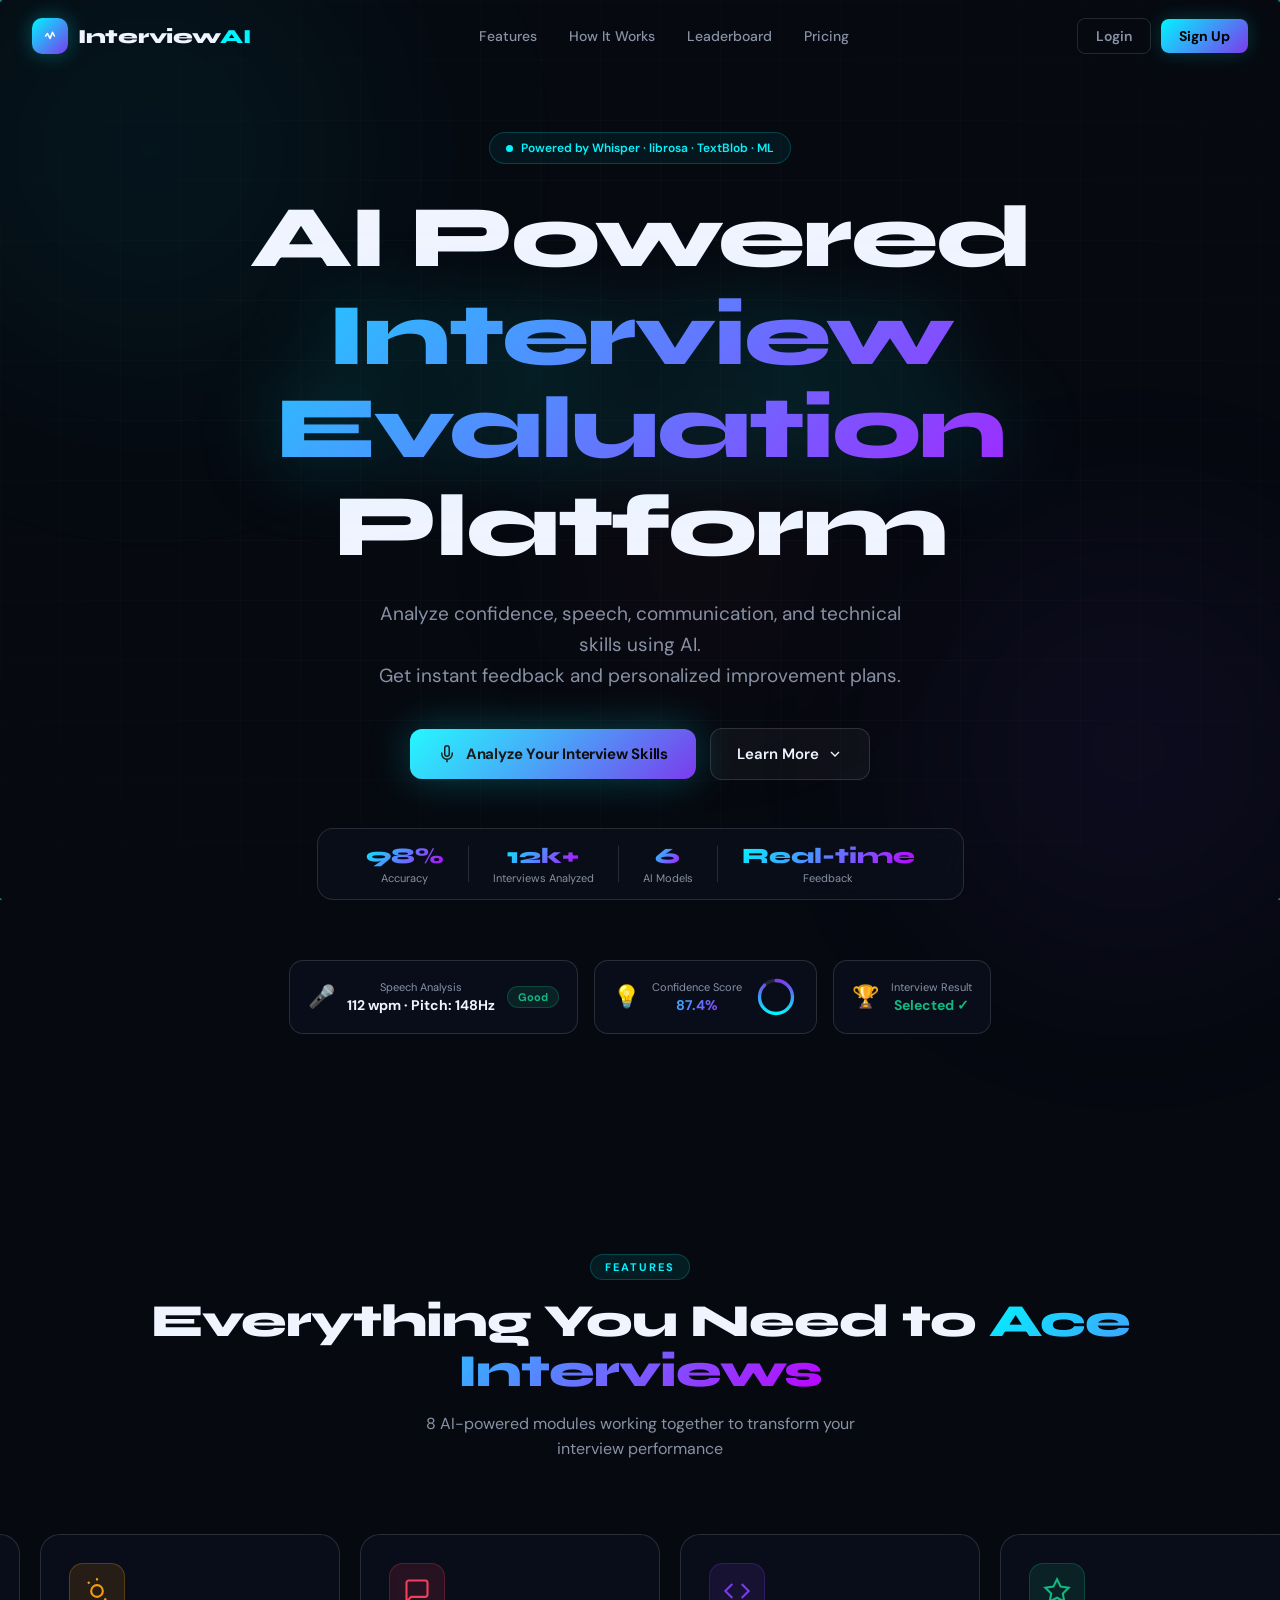
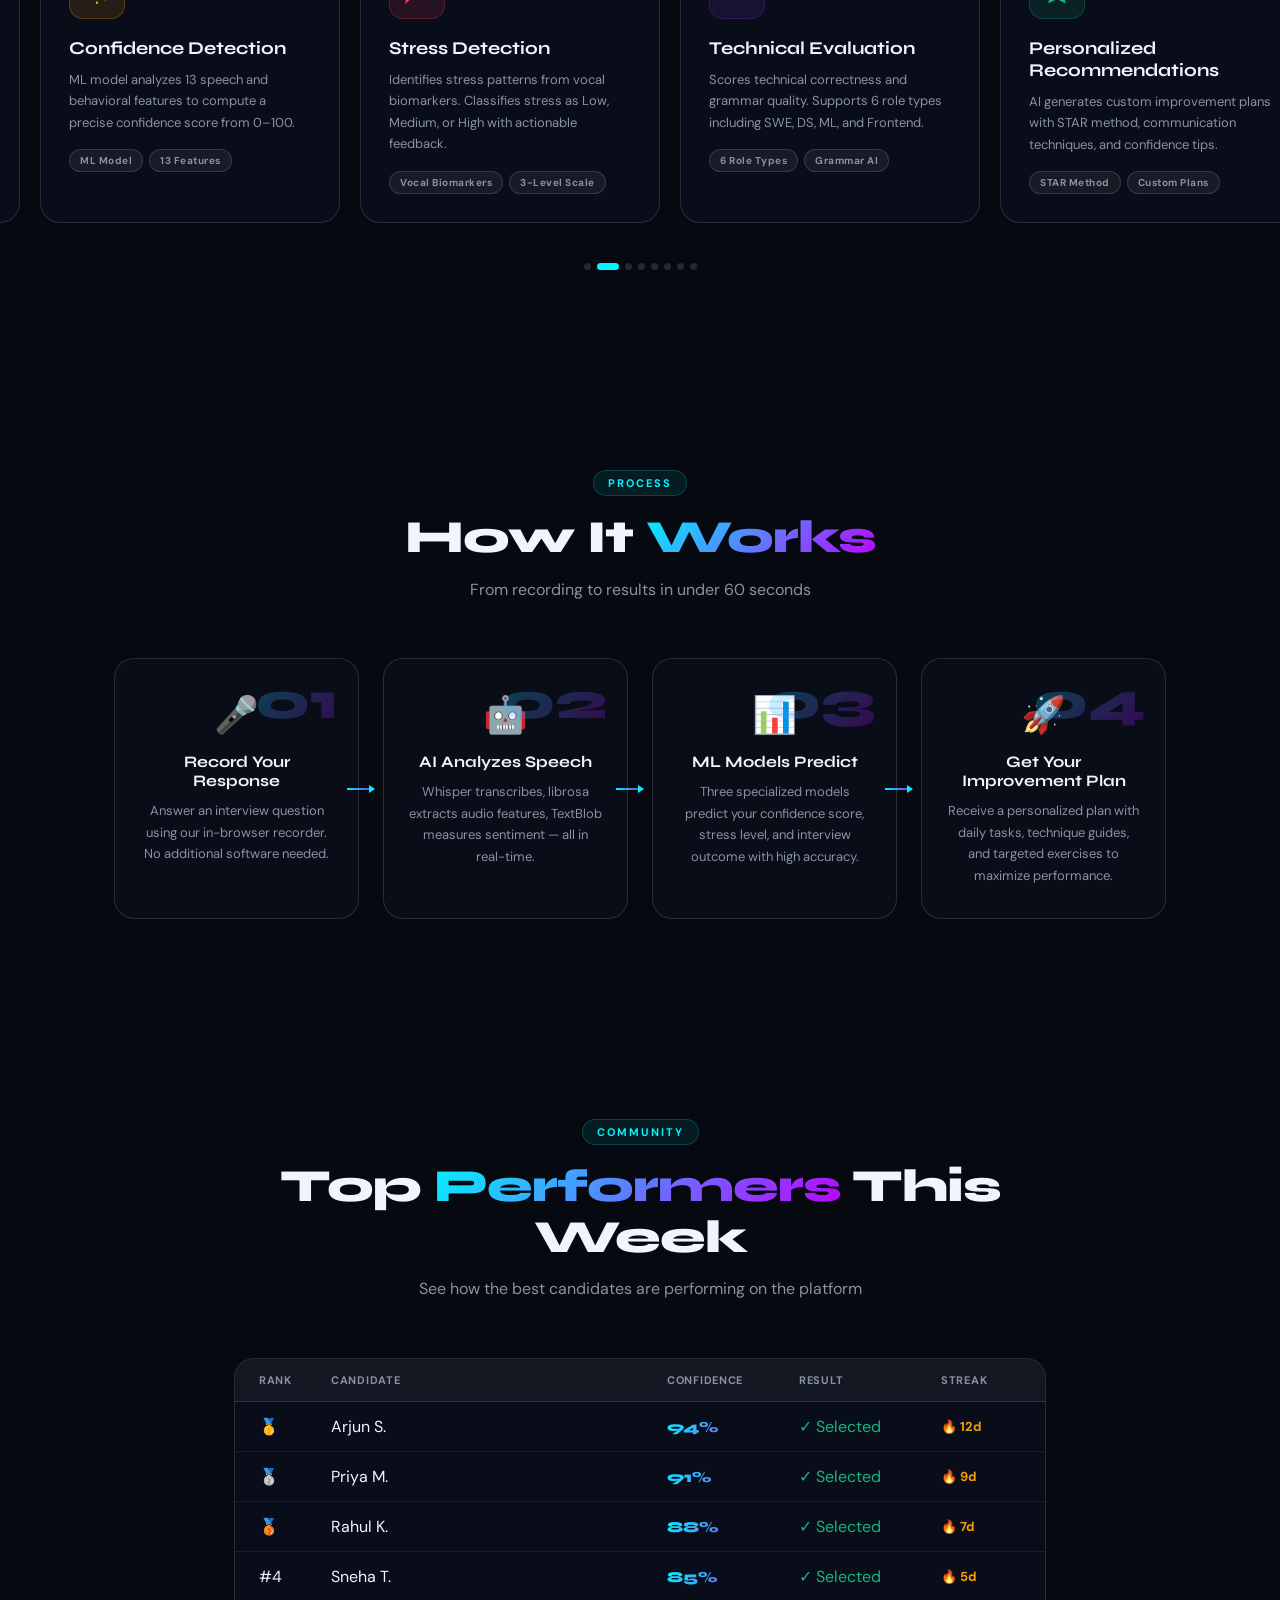
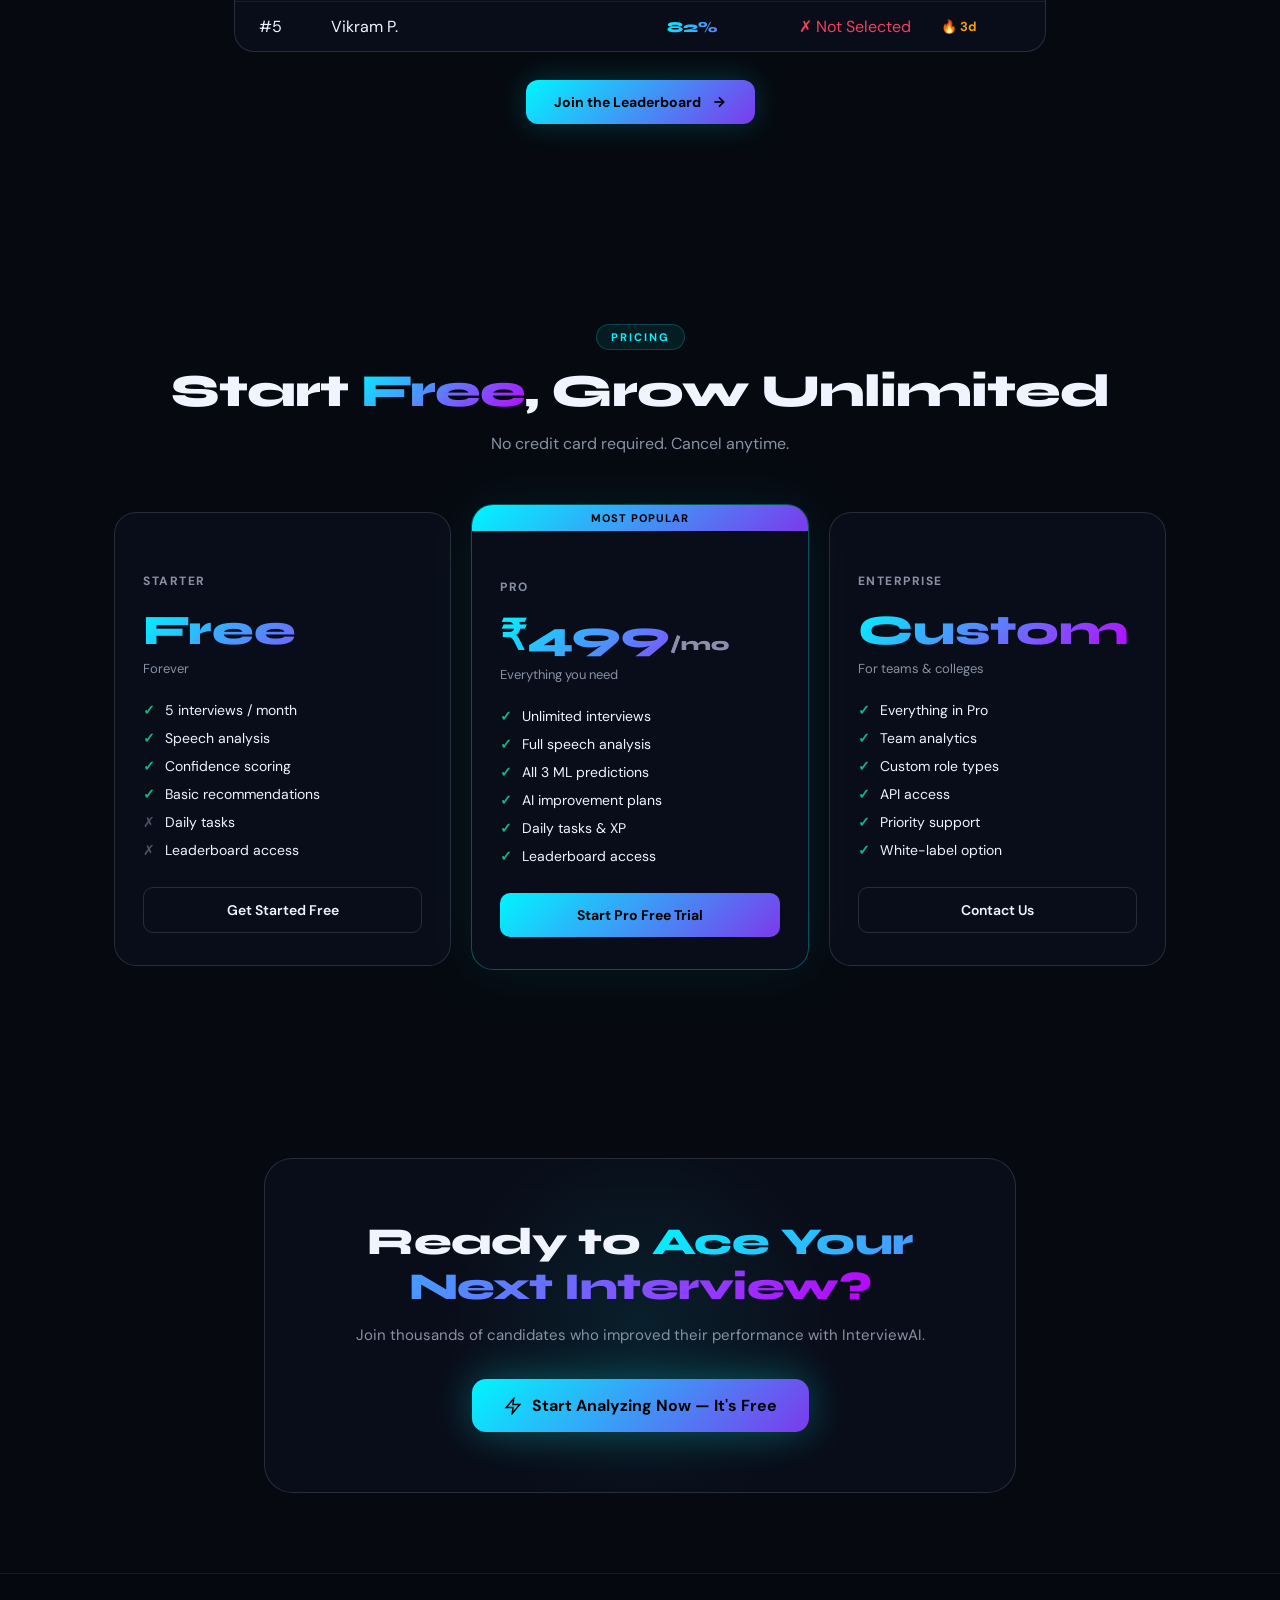
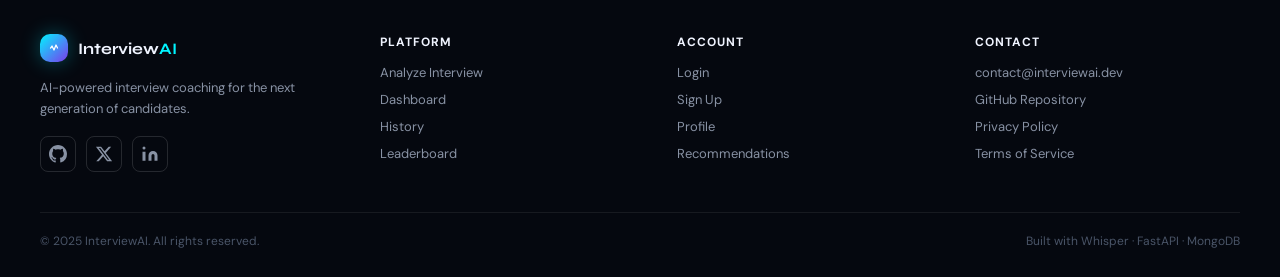
==== commit 1f00c78b: "fix: make landing page the default index" ====
--- a/frontend/index.html
+++ b/frontend/index.html
@@ -3,595 +3,580 @@
 <head>
   <meta charset="UTF-8" />
   <meta name="viewport" content="width=device-width, initial-scale=1.0" />
-  <title>Interview AI Evaluator</title>
+  <title>InterviewAI — AI-Powered Interview Coaching Platform</title>
   <link rel="preconnect" href="https://fonts.googleapis.com" />
   <link rel="preconnect" href="https://fonts.gstatic.com" crossorigin />
-  <link href="https://fonts.googleapis.com/css2?family=Poppins:wght@300;400;500;600;700;800;900&display=swap" rel="stylesheet" />
-  <link rel="stylesheet" href="css/style.css" />
+  <link href="https://fonts.googleapis.com/css2?family=Syne:wght@400;500;600;700;800&family=DM+Sans:ital,wght@0,300;0,400;0,500;0,600;1,400&display=swap" rel="stylesheet" />
+  <link rel="stylesheet" href="css/landing.css" />
 </head>
 <body>
 
-  <!-- Background Effects -->
-  <div class="bg-grid"></div>
-  <div class="bg-orb orb-1"></div>
-  <div class="bg-orb orb-2"></div>
-  <div class="bg-orb orb-3"></div>
-
-  <!-- Header -->
-  <header class="header">
-    <div class="header-inner">
-      <div class="logo">
-        <div class="logo-icon">
-          <svg width="28" height="28" viewBox="0 0 28 28" fill="none">
-            <circle cx="14" cy="14" r="13" stroke="url(#lg1)" stroke-width="2"/>
-            <path d="M8 14 L11 11 L14 17 L17 9 L20 14" stroke="url(#lg2)" stroke-width="2" stroke-linecap="round" stroke-linejoin="round"/>
+  <!-- ══════════════════════════════════════════
+       PARTICLE CANVAS BACKGROUND
+  ══════════════════════════════════════════ -->
+  <canvas id="particleCanvas"></canvas>
+
+  <!-- Ambient Orbs -->
+  <div class="orb orb-1"></div>
+  <div class="orb orb-2"></div>
+  <div class="orb orb-3"></div>
+  <div class="grid-overlay"></div>
+
+  <!-- ══════════════════════════════════════════
+       NAVBAR
+  ══════════════════════════════════════════ -->
+  <nav class="navbar" id="navbar">
+    <div class="nav-inner">
+      <!-- LEFT: Logo -->
+      <a href="landing.html" class="nav-logo">
+        <div class="nav-logo-mark">
+          <svg width="20" height="20" viewBox="0 0 32 32" fill="none">
+            <path d="M9 16 L12 12 L16 20 L20 10 L23 16" stroke="white" stroke-width="2.5" stroke-linecap="round" stroke-linejoin="round"/>
+          </svg>
+        </div>
+        <span class="nav-logo-text">Interview<span class="nav-accent">AI</span></span>
+      </a>
+
+      <!-- CENTER: Nav Links (desktop) -->
+      <div class="nav-links" id="navLinks">
+        <a href="#features" class="nav-link">Features</a>
+        <a href="#how-it-works" class="nav-link">How It Works</a>
+        <a href="#leaderboard-section" class="nav-link">Leaderboard</a>
+        <a href="#pricing" class="nav-link">Pricing</a>
+      </div>
+
+      <!-- RIGHT: Auth Buttons + Menu -->
+      <div class="nav-right">
+        <a href="auth.html?mode=login" class="btn-nav-login">Login</a>
+        <a href="auth.html?mode=signup" class="btn-nav-signup">Sign Up</a>
+        <button class="nav-menu-btn" id="navMenuBtn" aria-label="Menu">
+          <span></span><span></span><span></span>
+        </button>
+      </div>
+    </div>
+
+    <!-- Mobile Drawer -->
+    <div class="nav-drawer" id="navDrawer">
+      <a href="#features" class="drawer-link">Features</a>
+      <a href="#how-it-works" class="drawer-link">How It Works</a>
+      <a href="#leaderboard-section" class="drawer-link">Leaderboard</a>
+      <a href="#pricing" class="drawer-link">Pricing</a>
+      <div class="drawer-divider"></div>
+      <a href="auth.html?mode=login" class="drawer-link">Login</a>
+      <a href="auth.html?mode=signup" class="drawer-btn-signup">Sign Up Free</a>
+    </div>
+  </nav>
+
+  <!-- ══════════════════════════════════════════
+       HERO SECTION
+  ══════════════════════════════════════════ -->
+  <section class="hero" id="hero">
+    <div class="hero-badge">
+      <span class="badge-pulse"></span>
+      <span>Powered by Whisper · librosa · TextBlob · ML</span>
+    </div>
+
+    <h1 class="hero-title">
+      <span class="hero-title-line">AI Powered</span>
+      <span class="hero-title-grad">Interview Evaluation</span>
+      <span class="hero-title-line">Platform</span>
+    </h1>
+
+    <p class="hero-sub">
+      Analyze confidence, speech, communication, and technical skills using AI.<br>
+      Get instant feedback and personalized improvement plans.
+    </p>
+
+    <div class="hero-actions">
+      <button class="btn-hero-primary" id="analyzeBtn">
+        <svg width="18" height="18" viewBox="0 0 24 24" fill="none" stroke="currentColor" stroke-width="2">
+          <path d="M12 1a3 3 0 0 0-3 3v8a3 3 0 0 0 6 0V4a3 3 0 0 0-3-3z"/>
+          <path d="M19 10v2a7 7 0 0 1-14 0v-2"/>
+          <line x1="12" y1="19" x2="12" y2="23"/>
+        </svg>
+        Analyze Your Interview Skills
+        <div class="btn-hero-glow"></div>
+      </button>
+      <a href="#how-it-works" class="btn-hero-secondary">
+        Learn More
+        <svg width="16" height="16" viewBox="0 0 24 24" fill="none" stroke="currentColor" stroke-width="2">
+          <polyline points="6 9 12 15 18 9"/>
+        </svg>
+      </a>
+    </div>
+
+    <!-- Hero Stats Row -->
+    <div class="hero-stats">
+      <div class="hero-stat">
+        <span class="hero-stat-val">98%</span>
+        <span class="hero-stat-label">Accuracy</span>
+      </div>
+      <div class="hero-stat-divider"></div>
+      <div class="hero-stat">
+        <span class="hero-stat-val">12k+</span>
+        <span class="hero-stat-label">Interviews Analyzed</span>
+      </div>
+      <div class="hero-stat-divider"></div>
+      <div class="hero-stat">
+        <span class="hero-stat-val">6</span>
+        <span class="hero-stat-label">AI Models</span>
+      </div>
+      <div class="hero-stat-divider"></div>
+      <div class="hero-stat">
+        <span class="hero-stat-val">Real-time</span>
+        <span class="hero-stat-label">Feedback</span>
+      </div>
+    </div>
+
+    <!-- Floating preview card -->
+    <div class="hero-preview">
+      <div class="preview-card preview-card-1 glass-card">
+        <div class="preview-icon">🎤</div>
+        <div class="preview-info">
+          <div class="preview-label">Speech Analysis</div>
+          <div class="preview-val">112 wpm · Pitch: 148Hz</div>
+        </div>
+        <div class="preview-badge preview-badge-good">Good</div>
+      </div>
+      <div class="preview-card preview-card-2 glass-card">
+        <div class="preview-icon">💡</div>
+        <div class="preview-info">
+          <div class="preview-label">Confidence Score</div>
+          <div class="preview-val preview-val-grad">87.4%</div>
+        </div>
+        <div class="conf-mini-ring">
+          <svg viewBox="0 0 40 40">
+            <circle cx="20" cy="20" r="15" fill="none" stroke="rgba(255,255,255,0.1)" stroke-width="3"/>
+            <circle cx="20" cy="20" r="15" fill="none" stroke="url(#confG)" stroke-width="3"
+              stroke-dasharray="94.2" stroke-dashoffset="12" stroke-linecap="round"
+              transform="rotate(-90 20 20)"/>
             <defs>
-              <linearGradient id="lg1" x1="0" y1="0" x2="28" y2="28" gradientUnits="userSpaceOnUse">
-                <stop stop-color="#00f5ff"/>
-                <stop offset="1" stop-color="#bf00ff"/>
-              </linearGradient>
-              <linearGradient id="lg2" x1="8" y1="9" x2="20" y2="17" gradientUnits="userSpaceOnUse">
-                <stop stop-color="#00f5ff"/>
-                <stop offset="1" stop-color="#bf00ff"/>
+              <linearGradient id="confG" x1="0%" y1="0%" x2="100%" y2="0%">
+                <stop offset="0%" stop-color="#00f5ff"/>
+                <stop offset="100%" stop-color="#7c3aed"/>
               </linearGradient>
             </defs>
           </svg>
         </div>
-        <span class="logo-text">Interview <span class="grad-text">AI</span> Evaluator</span>
-      </div>
-      <div class="header-badges">
-        <span class="badge badge-live"><span class="pulse-dot"></span>Live System</span>
-        <span class="badge badge-version">v2.0 Pro</span>
-      </div>
-    </div>
-  </header>
-
-  <!-- Main Content -->
-  <main class="main-container">
-
-    <!-- Page Title -->
-    <div class="page-hero">
-      <h1 class="hero-title">Candidate <span class="grad-text">Evaluation</span> Suite</h1>
-      <p class="hero-sub">AI-powered technical & behavioral interview analysis platform</p>
-    </div>
-
-    <!-- Evaluation Form -->
-    <form id="evaluationForm" novalidate>
-
-      <!-- ROW 1: Candidate Profile + Speech Analysis -->
-      <div class="grid-2col">
-
-        <!-- 1. Candidate Profile Section -->
-        <div class="card" id="section-profile">
-          <div class="card-header">
-            <div class="card-icon icon-blue">
-              <svg width="20" height="20" viewBox="0 0 24 24" fill="none" stroke="currentColor" stroke-width="2"><circle cx="12" cy="8" r="4"/><path d="M4 20c0-4 3.6-7 8-7s8 3 8 7"/></svg>
-            </div>
-            <div>
-              <h2 class="card-title">Candidate Profile</h2>
-              <p class="card-subtitle">Basic candidate information</p>
-            </div>
-            <span class="section-badge">01</span>
-          </div>
-          <div class="card-body">
-            <div class="form-group">
-              <label class="form-label" for="Experience_Years">
-                <svg width="14" height="14" viewBox="0 0 24 24" fill="none" stroke="currentColor" stroke-width="2"><rect x="2" y="7" width="20" height="14" rx="2"/><path d="M16 7V5a2 2 0 0 0-4 0v2"/><path d="M8 7V5a2 2 0 0 1 4 0"/></svg>
-                Experience Years
-              </label>
-              <input type="number" id="Experience_Years" name="Experience_Years" class="form-input" placeholder="e.g. 3" min="0" max="30" required />
-              <span class="input-hint">Total years of professional experience</span>
-            </div>
-
-            <div class="form-group">
-              <label class="form-label" for="Role_Type">
-                <svg width="14" height="14" viewBox="0 0 24 24" fill="none" stroke="currentColor" stroke-width="2"><rect x="2" y="3" width="20" height="14" rx="2"/><path d="M8 21h8M12 17v4"/></svg>
-                Role Type
-              </label>
-              <div class="select-wrapper">
-                <select id="Role_Type" name="Role_Type" class="form-select" required>
-                  <option value="" disabled selected>Select role type</option>
-                  <option value="0">Data Scientist</option>
-                  <option value="1">Software Engineer</option>
-                  <option value="2">Data Analyst</option>
-                  <option value="3">ML Engineer</option>
-                  <option value="4">Frontend Developer</option>
-                  <option value="5">Backend Developer</option>
-                </select>
-                <svg class="select-arrow" width="16" height="16" viewBox="0 0 24 24" fill="none" stroke="currentColor" stroke-width="2"><polyline points="6 9 12 15 18 9"/></svg>
-              </div>
-            </div>
-
-            <div class="form-group">
-              <label class="form-label" for="Interview_Difficulty">
-                <svg width="14" height="14" viewBox="0 0 24 24" fill="none" stroke="currentColor" stroke-width="2"><polygon points="12 2 15.09 8.26 22 9.27 17 14.14 18.18 21.02 12 17.77 5.82 21.02 7 14.14 2 9.27 8.91 8.26 12 2"/></svg>
-                Interview Difficulty
-              </label>
-              <div class="select-wrapper">
-                <select id="Interview_Difficulty" name="Interview_Difficulty" class="form-select" required>
-                  <option value="" disabled selected>Select difficulty</option>
-                  <option value="0">Easy</option>
-                  <option value="1">Medium</option>
-                  <option value="2">Hard</option>
-                </select>
-                <svg class="select-arrow" width="16" height="16" viewBox="0 0 24 24" fill="none" stroke="currentColor" stroke-width="2"><polyline points="6 9 12 15 18 9"/></svg>
-              </div>
-              <div class="difficulty-pills" id="difficultyPills">
-                <span class="pill pill-easy">Easy</span>
-                <span class="pill pill-medium">Medium</span>
-                <span class="pill pill-hard">Hard</span>
-              </div>
-            </div>
-          </div>
-        </div>
-
-        <!-- 2. Speech Analysis Section -->
-        <div class="card" id="section-speech">
-          <div class="card-header">
-            <div class="card-icon icon-purple">
-              <svg width="20" height="20" viewBox="0 0 24 24" fill="none" stroke="currentColor" stroke-width="2"><path d="M12 1a3 3 0 0 0-3 3v8a3 3 0 0 0 6 0V4a3 3 0 0 0-3-3z"/><path d="M19 10v2a7 7 0 0 1-14 0v-2"/><line x1="12" y1="19" x2="12" y2="23"/><line x1="8" y1="23" x2="16" y2="23"/></svg>
-            </div>
-            <div>
-              <h2 class="card-title">Speech Analysis</h2>
-              <p class="card-subtitle">Auto-filled via AI recording</p>
-            </div>
-            <span class="section-badge">02</span>
-          </div>
-          <div class="card-body">
-
-            <!-- AI Speech Analyzer CTA Card -->
-            <div class="speech-cta-card" id="speechCtaCard">
-              <div class="speech-cta-waves">
-                <div class="wave w1"></div>
-                <div class="wave w2"></div>
-                <div class="wave w3"></div>
-              </div>
-              <div class="speech-cta-content">
-                <div class="speech-mic-icon">🎤</div>
-                <h3 class="speech-cta-title">AI Speech Analyzer</h3>
-                <p class="speech-cta-desc">Record your response and let AI extract speech metrics automatically</p>
-                <button type="button" id="openSpeechModal" class="btn btn-speech-analyze">
-                  <svg width="16" height="16" viewBox="0 0 24 24" fill="none" stroke="currentColor" stroke-width="2"><path d="M12 1a3 3 0 0 0-3 3v8a3 3 0 0 0 6 0V4a3 3 0 0 0-3-3z"/><path d="M19 10v2a7 7 0 0 1-14 0v-2"/></svg>
-                  Analyze Speech
-                </button>
-              </div>
-            </div>
-
-            <div class="form-grid-2">
-              <div class="form-group">
-                <label class="form-label auto-fill-label" for="Speaking_Rate">
-                  <svg width="12" height="12" viewBox="0 0 24 24" fill="none" stroke="currentColor" stroke-width="2"><polyline points="22 12 18 12 15 21 9 3 6 12 2 12"/></svg>
-                  Speaking Rate
-                  <span class="auto-badge">AUTO</span>
-                </label>
-                <input type="number" id="Speaking_Rate" name="Speaking_Rate" class="form-input auto-input" placeholder="words/min" step="0.1" readonly />
-              </div>
-              <div class="form-group">
-                <label class="form-label auto-fill-label" for="Avg_Pitch">
-                  <svg width="12" height="12" viewBox="0 0 24 24" fill="none" stroke="currentColor" stroke-width="2"><path d="M9 18V5l12-2v13"/><circle cx="6" cy="18" r="3"/><circle cx="18" cy="16" r="3"/></svg>
-                  Avg Pitch (Hz)
-                  <span class="auto-badge">AUTO</span>
-                </label>
-                <input type="number" id="Avg_Pitch" name="Avg_Pitch" class="form-input auto-input" placeholder="Hz" step="0.1" readonly />
-              </div>
-              <div class="form-group">
-                <label class="form-label auto-fill-label" for="Pause_Duration">
-                  <svg width="12" height="12" viewBox="0 0 24 24" fill="none" stroke="currentColor" stroke-width="2"><circle cx="12" cy="12" r="10"/><polyline points="12 6 12 12 16 14"/></svg>
-                  Pause Duration (s)
-                  <span class="auto-badge">AUTO</span>
-                </label>
-                <input type="number" id="Pause_Duration" name="Pause_Duration" class="form-input auto-input" placeholder="seconds" step="0.1" readonly />
-              </div>
-              <div class="form-group">
-                <label class="form-label auto-fill-label" for="Filler_Words">
-                  <svg width="12" height="12" viewBox="0 0 24 24" fill="none" stroke="currentColor" stroke-width="2"><path d="M21 15a2 2 0 0 1-2 2H7l-4 4V5a2 2 0 0 1 2-2h14a2 2 0 0 1 2 2z"/></svg>
-                  Filler Words
-                  <span class="auto-badge">AUTO</span>
-                </label>
-                <input type="number" id="Filler_Words" name="Filler_Words" class="form-input auto-input" placeholder="count" readonly />
-              </div>
-            </div>
-
-            <div class="form-group">
-              <label class="form-label auto-fill-label" for="Response_Length">
-                <svg width="12" height="12" viewBox="0 0 24 24" fill="none" stroke="currentColor" stroke-width="2"><line x1="8" y1="6" x2="21" y2="6"/><line x1="8" y1="12" x2="21" y2="12"/><line x1="8" y1="18" x2="21" y2="18"/><line x1="3" y1="6" x2="3.01" y2="6"/><line x1="3" y1="12" x2="3.01" y2="12"/><line x1="3" y1="18" x2="3.01" y2="18"/></svg>
-                Response Length (words)
-                <span class="auto-badge">AUTO</span>
-              </label>
-              <input type="number" id="Response_Length" name="Response_Length" class="form-input auto-input" placeholder="word count" readonly />
-            </div>
-
-          </div>
-        </div>
-      </div>
-
-      <!-- ROW 2: Technical + Communication -->
-      <div class="grid-2col">
-
-        <!-- 3. Technical Assessment Section -->
-        <div class="card" id="section-technical">
-          <div class="card-header">
-            <div class="card-icon icon-cyan">
-              <svg width="20" height="20" viewBox="0 0 24 24" fill="none" stroke="currentColor" stroke-width="2"><polyline points="16 18 22 12 16 6"/><polyline points="8 6 2 12 8 18"/></svg>
-            </div>
-            <div>
-              <h2 class="card-title">Technical Assessment</h2>
-              <p class="card-subtitle">Code & problem-solving evaluation</p>
-            </div>
-            <span class="section-badge">03</span>
-          </div>
-          <div class="card-body">
-            <div class="form-group">
-              <label class="form-label" for="Technical_Correctness">
-                <svg width="14" height="14" viewBox="0 0 24 24" fill="none" stroke="currentColor" stroke-width="2"><path d="M22 11.08V12a10 10 0 1 1-5.93-9.14"/><polyline points="22 4 12 14.01 9 11.01"/></svg>
-                Technical Correctness
-              </label>
-              <div class="select-wrapper">
-                <select id="Technical_Correctness" name="Technical_Correctness" class="form-select" required>
-                  <option value="" disabled selected>Rate technical correctness</option>
-                  <option value="2">2 — Very Poor</option>
-                  <option value="4">4 — Poor</option>
-                  <option value="6">6 — Average</option>
-                  <option value="8">8 — Good</option>
-                  <option value="10">10 — Excellent</option>
-                </select>
-                <svg class="select-arrow" width="16" height="16" viewBox="0 0 24 24" fill="none" stroke="currentColor" stroke-width="2"><polyline points="6 9 12 15 18 9"/></svg>
-              </div>
-            </div>
-
-            <div class="form-group">
-              <label class="form-label" for="Grammar_Score">
-                <svg width="14" height="14" viewBox="0 0 24 24" fill="none" stroke="currentColor" stroke-width="2"><path d="M4 7V4h16v3"/><path d="M9 20h6"/><path d="M12 4v16"/></svg>
-                Grammar Score
-              </label>
-              <div class="select-wrapper">
-                <select id="Grammar_Score" name="Grammar_Score" class="form-select" required>
-                  <option value="" disabled selected>Rate grammar quality</option>
-                  <option value="2">2 — Very Poor</option>
-                  <option value="4">4 — Poor</option>
-                  <option value="6">6 — Average</option>
-                  <option value="8">8 — Good</option>
-                  <option value="10">10 — Excellent</option>
-                </select>
-                <svg class="select-arrow" width="16" height="16" viewBox="0 0 24 24" fill="none" stroke="currentColor" stroke-width="2"><polyline points="6 9 12 15 18 9"/></svg>
-              </div>
-            </div>
-
-            <div class="score-preview" id="technicalScorePreview">
-              <div class="score-preview-item">
-                <span class="score-label">Technical</span>
-                <div class="score-bar-track">
-                  <div class="score-bar-fill" id="technicalBar" style="width:0%"></div>
-                </div>
-                <span class="score-val" id="technicalVal">—</span>
-              </div>
-              <div class="score-preview-item">
-                <span class="score-label">Grammar</span>
-                <div class="score-bar-track">
-                  <div class="score-bar-fill" id="grammarBar" style="width:0%"></div>
-                </div>
-                <span class="score-val" id="grammarVal">—</span>
-              </div>
-            </div>
-          </div>
-        </div>
-
-        <!-- 4. Communication Assessment Section -->
-        <div class="card" id="section-communication">
-          <div class="card-header">
-            <div class="card-icon icon-green">
-              <svg width="20" height="20" viewBox="0 0 24 24" fill="none" stroke="currentColor" stroke-width="2"><path d="M21 15a2 2 0 0 1-2 2H7l-4 4V5a2 2 0 0 1 2-2h14a2 2 0 0 1 2 2z"/></svg>
-            </div>
-            <div>
-              <h2 class="card-title">Communication Assessment</h2>
-              <p class="card-subtitle">Interpersonal & clarity evaluation</p>
-            </div>
-            <span class="section-badge">04</span>
-          </div>
-          <div class="card-body">
-
-            <div class="form-group">
-              <label class="form-label" for="Communication_Score">
-                <svg width="14" height="14" viewBox="0 0 24 24" fill="none" stroke="currentColor" stroke-width="2"><path d="M17 21v-2a4 4 0 0 0-4-4H5a4 4 0 0 0-4 4v2"/><circle cx="9" cy="7" r="4"/><path d="M23 21v-2a4 4 0 0 0-3-3.87"/><path d="M16 3.13a4 4 0 0 1 0 7.75"/></svg>
-                Communication Score
-              </label>
-              <div class="select-wrapper">
-                <select id="Communication_Score" name="Communication_Score" class="form-select" required>
-                  <option value="" disabled selected>Rate communication skills</option>
-                  <option value="2">2 — Very Poor</option>
-                  <option value="4">4 — Poor</option>
-                  <option value="6">6 — Average</option>
-                  <option value="8">8 — Good</option>
-                  <option value="10">10 — Excellent</option>
-                </select>
-                <svg class="select-arrow" width="16" height="16" viewBox="0 0 24 24" fill="none" stroke="currentColor" stroke-width="2"><polyline points="6 9 12 15 18 9"/></svg>
-              </div>
-            </div>
-
-            <div class="form-group">
-              <label class="form-label" for="Eye_Contact_Score">
-                <svg width="14" height="14" viewBox="0 0 24 24" fill="none" stroke="currentColor" stroke-width="2"><path d="M1 12s4-8 11-8 11 8 11 8-4 8-11 8-11-8-11-8z"/><circle cx="12" cy="12" r="3"/></svg>
-                Eye Contact Score
-              </label>
-              <div class="select-wrapper">
-                <select id="Eye_Contact_Score" name="Eye_Contact_Score" class="form-select" required>
-                  <option value="" disabled selected>Rate eye contact quality</option>
-                  <option value="2">2 — Very Poor</option>
-                  <option value="4">4 — Poor</option>
-                  <option value="6">6 — Average</option>
-                  <option value="8">8 — Good</option>
-                  <option value="10">10 — Excellent</option>
-                </select>
-                <svg class="select-arrow" width="16" height="16" viewBox="0 0 24 24" fill="none" stroke="currentColor" stroke-width="2"><polyline points="6 9 12 15 18 9"/></svg>
-              </div>
-            </div>
-
-            <div class="form-group">
-              <label class="form-label auto-fill-label" for="Sentiment_Score">
-                <svg width="14" height="14" viewBox="0 0 24 24" fill="none" stroke="currentColor" stroke-width="2"><circle cx="12" cy="12" r="10"/><path d="M8 14s1.5 2 4 2 4-2 4-2"/><line x1="9" y1="9" x2="9.01" y2="9"/><line x1="15" y1="9" x2="15.01" y2="9"/></svg>
-                Sentiment Score
-                <span class="auto-badge">AUTO</span>
-              </label>
-              <input type="number" id="Sentiment_Score" name="Sentiment_Score" class="form-input auto-input" placeholder="-1.0 to 1.0" step="0.01" min="-1" max="1" readonly />
-              <div class="sentiment-display" id="sentimentDisplay">
-                <span id="sentimentEmoji">😐</span>
-                <span id="sentimentText">Neutral</span>
-              </div>
-            </div>
-
-            <div class="score-preview">
-              <div class="score-preview-item">
-                <span class="score-label">Communication</span>
-                <div class="score-bar-track">
-                  <div class="score-bar-fill score-bar-green" id="commBar" style="width:0%"></div>
-                </div>
-                <span class="score-val" id="commVal">—</span>
-              </div>
-              <div class="score-preview-item">
-                <span class="score-label">Eye Contact</span>
-                <div class="score-bar-track">
-                  <div class="score-bar-fill score-bar-green" id="eyeBar" style="width:0%"></div>
-                </div>
-                <span class="score-val" id="eyeVal">—</span>
-              </div>
-            </div>
-
-          </div>
-        </div>
-      </div>
-
-      <!-- Submit Button -->
-      <div class="submit-section">
-        <button type="button" id="evaluateBtn" class="btn btn-evaluate">
-          <span class="btn-inner">
-            <svg width="20" height="20" viewBox="0 0 24 24" fill="none" stroke="currentColor" stroke-width="2"><path d="M13 2L3 14h9l-1 8 10-12h-9l1-8z"/></svg>
-            Evaluate Candidate
-          </span>
-          <div class="btn-glow"></div>
+      </div>
+      <div class="preview-card preview-card-3 glass-card">
+        <div class="preview-icon">🏆</div>
+        <div class="preview-info">
+          <div class="preview-label">Interview Result</div>
+          <div class="preview-val" style="color:var(--green)">Selected ✓</div>
+        </div>
+      </div>
+    </div>
+  </section>
+
+  <!-- ══════════════════════════════════════════
+       FEATURE CAROUSEL
+  ══════════════════════════════════════════ -->
+  <section class="features-section" id="features">
+    <div class="section-header">
+      <div class="section-tag">Features</div>
+      <h2 class="section-title">Everything You Need to <span class="grad-text">Ace Interviews</span></h2>
+      <p class="section-sub">8 AI-powered modules working together to transform your interview performance</p>
+    </div>
+
+    <div class="carousel-wrapper">
+      <div class="carousel-track" id="carouselTrack">
+
+        <div class="feature-slide glass-card">
+          <div class="slide-icon-wrap" style="--ic:#00f5ff">
+            <svg width="28" height="28" viewBox="0 0 24 24" fill="none" stroke="currentColor" stroke-width="1.8">
+              <path d="M12 1a3 3 0 0 0-3 3v8a3 3 0 0 0 6 0V4a3 3 0 0 0-3-3z"/>
+              <path d="M19 10v2a7 7 0 0 1-14 0v-2"/>
+            </svg>
+          </div>
+          <h3 class="slide-title">AI Speech Analysis</h3>
+          <p class="slide-desc">Real-time transcription with Whisper. Measures speaking rate, pitch, pauses, and filler words automatically.</p>
+          <div class="slide-tags">
+            <span class="slide-tag">Whisper AI</span>
+            <span class="slide-tag">librosa</span>
+          </div>
+        </div>
+
+        <div class="feature-slide glass-card">
+          <div class="slide-icon-wrap" style="--ic:#f59e0b">
+            <svg width="28" height="28" viewBox="0 0 24 24" fill="none" stroke="currentColor" stroke-width="1.8">
+              <circle cx="12" cy="12" r="5"/>
+              <line x1="12" y1="1" x2="12" y2="3"/>
+              <line x1="12" y1="21" x2="12" y2="23"/>
+              <line x1="4.22" y1="4.22" x2="5.64" y2="5.64"/>
+              <line x1="18.36" y1="18.36" x2="19.78" y2="19.78"/>
+            </svg>
+          </div>
+          <h3 class="slide-title">Confidence Detection</h3>
+          <p class="slide-desc">ML model analyzes 13 speech and behavioral features to compute a precise confidence score from 0–100.</p>
+          <div class="slide-tags">
+            <span class="slide-tag">ML Model</span>
+            <span class="slide-tag">13 Features</span>
+          </div>
+        </div>
+
+        <div class="feature-slide glass-card">
+          <div class="slide-icon-wrap" style="--ic:#f43f5e">
+            <svg width="28" height="28" viewBox="0 0 24 24" fill="none" stroke="currentColor" stroke-width="1.8">
+              <path d="M21 15a2 2 0 0 1-2 2H7l-4 4V5a2 2 0 0 1 2-2h14a2 2 0 0 1 2 2z"/>
+            </svg>
+          </div>
+          <h3 class="slide-title">Stress Detection</h3>
+          <p class="slide-desc">Identifies stress patterns from vocal biomarkers. Classifies stress as Low, Medium, or High with actionable feedback.</p>
+          <div class="slide-tags">
+            <span class="slide-tag">Vocal Biomarkers</span>
+            <span class="slide-tag">3-Level Scale</span>
+          </div>
+        </div>
+
+        <div class="feature-slide glass-card">
+          <div class="slide-icon-wrap" style="--ic:#7c3aed">
+            <svg width="28" height="28" viewBox="0 0 24 24" fill="none" stroke="currentColor" stroke-width="1.8">
+              <polyline points="16 18 22 12 16 6"/>
+              <polyline points="8 6 2 12 8 18"/>
+            </svg>
+          </div>
+          <h3 class="slide-title">Technical Evaluation</h3>
+          <p class="slide-desc">Scores technical correctness and grammar quality. Supports 6 role types including SWE, DS, ML, and Frontend.</p>
+          <div class="slide-tags">
+            <span class="slide-tag">6 Role Types</span>
+            <span class="slide-tag">Grammar AI</span>
+          </div>
+        </div>
+
+        <div class="feature-slide glass-card">
+          <div class="slide-icon-wrap" style="--ic:#10b981">
+            <svg width="28" height="28" viewBox="0 0 24 24" fill="none" stroke="currentColor" stroke-width="1.8">
+              <polygon points="12 2 15.09 8.26 22 9.27 17 14.14 18.18 21.02 12 17.77 5.82 21.02 7 14.14 2 9.27 8.91 8.26 12 2"/>
+            </svg>
+          </div>
+          <h3 class="slide-title">Personalized Recommendations</h3>
+          <p class="slide-desc">AI generates custom improvement plans with STAR method, communication techniques, and confidence tips.</p>
+          <div class="slide-tags">
+            <span class="slide-tag">STAR Method</span>
+            <span class="slide-tag">Custom Plans</span>
+          </div>
+        </div>
+
+        <div class="feature-slide glass-card">
+          <div class="slide-icon-wrap" style="--ic:#3b82f6">
+            <svg width="28" height="28" viewBox="0 0 24 24" fill="none" stroke="currentColor" stroke-width="1.8">
+              <polyline points="9 11 12 14 22 4"/>
+              <path d="M21 12v7a2 2 0 0 1-2 2H5a2 2 0 0 1-2-2V5a2 2 0 0 1 2-2h11"/>
+            </svg>
+          </div>
+          <h3 class="slide-title">Daily Improvement Tasks</h3>
+          <p class="slide-desc">AI-curated daily exercises to build speaking fluency, reduce filler words, and boost overall confidence.</p>
+          <div class="slide-tags">
+            <span class="slide-tag">Daily AI Tasks</span>
+            <span class="slide-tag">XP System</span>
+          </div>
+        </div>
+
+        <div class="feature-slide glass-card">
+          <div class="slide-icon-wrap" style="--ic:#f59e0b">
+            <svg width="28" height="28" viewBox="0 0 24 24" fill="none" stroke="currentColor" stroke-width="1.8">
+              <path d="M6 9H4.5a2.5 2.5 0 0 1 0-5H6"/>
+              <path d="M18 9h1.5a2.5 2.5 0 0 0 0-5H18"/>
+              <path d="M4 22h16"/>
+              <path d="M18 2H6v7a6 6 0 0 0 12 0V2z"/>
+            </svg>
+          </div>
+          <h3 class="slide-title">Leaderboard Rankings</h3>
+          <p class="slide-desc">Compete globally. See where you rank among thousands of candidates by confidence score and selection rate.</p>
+          <div class="slide-tags">
+            <span class="slide-tag">Global Rank</span>
+            <span class="slide-tag">MongoDB</span>
+          </div>
+        </div>
+
+        <div class="feature-slide glass-card">
+          <div class="slide-icon-wrap" style="--ic:#00f5ff">
+            <svg width="28" height="28" viewBox="0 0 24 24" fill="none" stroke="currentColor" stroke-width="1.8">
+              <polyline points="22 12 18 12 15 21 9 3 6 12 2 12"/>
+            </svg>
+          </div>
+          <h3 class="slide-title">Real-time AI Analytics</h3>
+          <p class="slide-desc">Beautiful dashboards with performance trends, skill breakdowns, radial progress charts, and session history.</p>
+          <div class="slide-tags">
+            <span class="slide-tag">Live Charts</span>
+            <span class="slide-tag">Progress Tracking</span>
+          </div>
+        </div>
+
+        <!-- Duplicated for infinite loop -->
+        <div class="feature-slide glass-card" aria-hidden="true">
+          <div class="slide-icon-wrap" style="--ic:#00f5ff">
+            <svg width="28" height="28" viewBox="0 0 24 24" fill="none" stroke="currentColor" stroke-width="1.8">
+              <path d="M12 1a3 3 0 0 0-3 3v8a3 3 0 0 0 6 0V4a3 3 0 0 0-3-3z"/>
+              <path d="M19 10v2a7 7 0 0 1-14 0v-2"/>
+            </svg>
+          </div>
+          <h3 class="slide-title">AI Speech Analysis</h3>
+          <p class="slide-desc">Real-time transcription with Whisper. Measures speaking rate, pitch, pauses, and filler words automatically.</p>
+          <div class="slide-tags"><span class="slide-tag">Whisper AI</span><span class="slide-tag">librosa</span></div>
+        </div>
+        <div class="feature-slide glass-card" aria-hidden="true">
+          <div class="slide-icon-wrap" style="--ic:#f59e0b">
+            <svg width="28" height="28" viewBox="0 0 24 24" fill="none" stroke="currentColor" stroke-width="1.8">
+              <circle cx="12" cy="12" r="5"/>
+              <line x1="12" y1="1" x2="12" y2="3"/>
+              <line x1="12" y1="21" x2="12" y2="23"/>
+            </svg>
+          </div>
+          <h3 class="slide-title">Confidence Detection</h3>
+          <p class="slide-desc">ML model analyzes 13 speech and behavioral features to compute a precise confidence score from 0–100.</p>
+          <div class="slide-tags"><span class="slide-tag">ML Model</span><span class="slide-tag">13 Features</span></div>
+        </div>
+        <div class="feature-slide glass-card" aria-hidden="true">
+          <div class="slide-icon-wrap" style="--ic:#f43f5e">
+            <svg width="28" height="28" viewBox="0 0 24 24" fill="none" stroke="currentColor" stroke-width="1.8">
+              <path d="M21 15a2 2 0 0 1-2 2H7l-4 4V5a2 2 0 0 1 2-2h14a2 2 0 0 1 2 2z"/>
+            </svg>
+          </div>
+          <h3 class="slide-title">Stress Detection</h3>
+          <p class="slide-desc">Identifies stress patterns from vocal biomarkers.</p>
+          <div class="slide-tags"><span class="slide-tag">Vocal Biomarkers</span></div>
+        </div>
+
+      </div>
+
+      <!-- Carousel dots -->
+      <div class="carousel-dots" id="carouselDots">
+        <button class="cdot active" data-idx="0"></button>
+        <button class="cdot" data-idx="1"></button>
+        <button class="cdot" data-idx="2"></button>
+        <button class="cdot" data-idx="3"></button>
+        <button class="cdot" data-idx="4"></button>
+        <button class="cdot" data-idx="5"></button>
+        <button class="cdot" data-idx="6"></button>
+        <button class="cdot" data-idx="7"></button>
+      </div>
+    </div>
+  </section>
+
+  <!-- ══════════════════════════════════════════
+       HOW IT WORKS
+  ══════════════════════════════════════════ -->
+  <section class="hiw-section" id="how-it-works">
+    <div class="section-header">
+      <div class="section-tag">Process</div>
+      <h2 class="section-title">How It <span class="grad-text">Works</span></h2>
+      <p class="section-sub">From recording to results in under 60 seconds</p>
+    </div>
+
+    <div class="hiw-steps">
+      <div class="hiw-step">
+        <div class="hiw-num">01</div>
+        <div class="hiw-icon">🎤</div>
+        <h3 class="hiw-title">Record Your Response</h3>
+        <p class="hiw-desc">Answer an interview question using our in-browser recorder. No additional software needed.</p>
+        <div class="hiw-connector"></div>
+      </div>
+      <div class="hiw-step">
+        <div class="hiw-num">02</div>
+        <div class="hiw-icon">🤖</div>
+        <h3 class="hiw-title">AI Analyzes Speech</h3>
+        <p class="hiw-desc">Whisper transcribes, librosa extracts audio features, TextBlob measures sentiment — all in real-time.</p>
+        <div class="hiw-connector"></div>
+      </div>
+      <div class="hiw-step">
+        <div class="hiw-num">03</div>
+        <div class="hiw-icon">📊</div>
+        <h3 class="hiw-title">ML Models Predict</h3>
+        <p class="hiw-desc">Three specialized models predict your confidence score, stress level, and interview outcome with high accuracy.</p>
+        <div class="hiw-connector"></div>
+      </div>
+      <div class="hiw-step">
+        <div class="hiw-num">04</div>
+        <div class="hiw-icon">🚀</div>
+        <h3 class="hiw-title">Get Your Improvement Plan</h3>
+        <p class="hiw-desc">Receive a personalized plan with daily tasks, technique guides, and targeted exercises to maximize performance.</p>
+      </div>
+    </div>
+  </section>
+
+  <!-- ══════════════════════════════════════════
+       TOP LEADERBOARD PREVIEW
+  ══════════════════════════════════════════ -->
+  <section class="lb-section" id="leaderboard-section">
+    <div class="section-header">
+      <div class="section-tag">Community</div>
+      <h2 class="section-title">Top <span class="grad-text">Performers</span> This Week</h2>
+      <p class="section-sub">See how the best candidates are performing on the platform</p>
+    </div>
+
+    <div class="lb-table-wrap glass-card">
+      <div class="lb-table-head">
+        <span>Rank</span>
+        <span>Candidate</span>
+        <span>Confidence</span>
+        <span>Result</span>
+        <span>Streak</span>
+      </div>
+      <div class="lb-table-body" id="lbTableBody">
+        <!-- Injected by landing.js -->
+        <div class="lb-row lb-row-loading">
+          <div class="lb-loading-dots"><span></span><span></span><span></span></div>
+        </div>
+      </div>
+    </div>
+
+    <div class="lb-cta">
+      <a href="auth.html?mode=signup" class="btn-lb-join">
+        Join the Leaderboard
+        <svg width="16" height="16" viewBox="0 0 24 24" fill="none" stroke="currentColor" stroke-width="2.5">
+          <line x1="5" y1="12" x2="19" y2="12"/>
+          <polyline points="12 5 19 12 12 19"/>
+        </svg>
+      </a>
+    </div>
+  </section>
+
+  <!-- ══════════════════════════════════════════
+       PRICING
+  ══════════════════════════════════════════ -->
+  <section class="pricing-section" id="pricing">
+    <div class="section-header">
+      <div class="section-tag">Pricing</div>
+      <h2 class="section-title">Start <span class="grad-text">Free</span>, Grow Unlimited</h2>
+      <p class="section-sub">No credit card required. Cancel anytime.</p>
+    </div>
+
+    <div class="pricing-grid">
+      <div class="pricing-card glass-card">
+        <div class="pricing-tier">Starter</div>
+        <div class="pricing-price">Free</div>
+        <div class="pricing-period">Forever</div>
+        <ul class="pricing-features">
+          <li><span class="pf-check">✓</span> 5 interviews / month</li>
+          <li><span class="pf-check">✓</span> Speech analysis</li>
+          <li><span class="pf-check">✓</span> Confidence scoring</li>
+          <li><span class="pf-check">✓</span> Basic recommendations</li>
+          <li><span class="pf-x">✗</span> Daily tasks</li>
+          <li><span class="pf-x">✗</span> Leaderboard access</li>
+        </ul>
+        <a href="auth.html?mode=signup" class="btn-pricing-secondary">Get Started Free</a>
+      </div>
+
+      <div class="pricing-card pricing-featured glass-card">
+        <div class="pricing-popular">Most Popular</div>
+        <div class="pricing-tier">Pro</div>
+        <div class="pricing-price">₹499<span class="pricing-mo">/mo</span></div>
+        <div class="pricing-period">Everything you need</div>
+        <ul class="pricing-features">
+          <li><span class="pf-check">✓</span> Unlimited interviews</li>
+          <li><span class="pf-check">✓</span> Full speech analysis</li>
+          <li><span class="pf-check">✓</span> All 3 ML predictions</li>
+          <li><span class="pf-check">✓</span> AI improvement plans</li>
+          <li><span class="pf-check">✓</span> Daily tasks & XP</li>
+          <li><span class="pf-check">✓</span> Leaderboard access</li>
+        </ul>
+        <a href="auth.html?mode=signup" class="btn-pricing-primary">Start Pro Free Trial</a>
+      </div>
+
+      <div class="pricing-card glass-card">
+        <div class="pricing-tier">Enterprise</div>
+        <div class="pricing-price">Custom</div>
+        <div class="pricing-period">For teams & colleges</div>
+        <ul class="pricing-features">
+          <li><span class="pf-check">✓</span> Everything in Pro</li>
+          <li><span class="pf-check">✓</span> Team analytics</li>
+          <li><span class="pf-check">✓</span> Custom role types</li>
+          <li><span class="pf-check">✓</span> API access</li>
+          <li><span class="pf-check">✓</span> Priority support</li>
+          <li><span class="pf-check">✓</span> White-label option</li>
+        </ul>
+        <a href="mailto:contact@interviewai.dev" class="btn-pricing-secondary">Contact Us</a>
+      </div>
+    </div>
+  </section>
+
+  <!-- ══════════════════════════════════════════
+       CTA BANNER
+  ══════════════════════════════════════════ -->
+  <section class="cta-section">
+    <div class="cta-inner glass-card">
+      <div class="cta-orb"></div>
+      <h2 class="cta-title">Ready to <span class="grad-text">Ace Your Next Interview?</span></h2>
+      <p class="cta-sub">Join thousands of candidates who improved their performance with InterviewAI.</p>
+      <div class="cta-actions">
+        <button class="btn-cta-primary" id="ctaAnalyzeBtn">
+          <svg width="18" height="18" viewBox="0 0 24 24" fill="none" stroke="currentColor" stroke-width="2">
+            <path d="M13 2L3 14h9l-1 8 10-12h-9l1-8z"/>
+          </svg>
+          Start Analyzing Now — It's Free
         </button>
-        <p class="submit-hint">All fields required before evaluation</p>
-      </div>
-
-    </form>
-
-    <!-- 5. AI Result Dashboard -->
-    <section class="results-section" id="resultsSection" style="display:none;">
-      <div class="results-header">
-        <div class="results-title-wrap">
-          <div class="results-icon">⚡</div>
-          <div>
-            <h2 class="results-title">AI <span class="grad-text">Evaluation Results</span></h2>
-            <p class="results-subtitle">Analysis complete — powered by machine learning</p>
-          </div>
-        </div>
-        <button type="button" id="resetBtn" class="btn btn-reset">
-          <svg width="16" height="16" viewBox="0 0 24 24" fill="none" stroke="currentColor" stroke-width="2"><polyline points="1 4 1 10 7 10"/><path d="M3.51 15a9 9 0 1 0 .49-3.84"/></svg>
-          New Evaluation
-        </button>
-      </div>
-
-      <div class="results-grid">
-
-        <!-- Stress Level Card -->
-        <div class="result-card result-card-stress animate-in" id="stressCard">
-          <div class="result-card-bg"></div>
-          <div class="result-card-inner">
-            <div class="result-icon">🧠</div>
-            <div class="result-label">Stress Level</div>
-            <div class="result-value" id="stressLevel">—</div>
-            <div class="result-indicator" id="stressIndicator"></div>
-          </div>
-        </div>
-
-        <!-- Confidence Score Card -->
-        <div class="result-card result-card-confidence animate-in" id="confidenceCard" style="animation-delay:0.15s">
-          <div class="result-card-bg"></div>
-          <div class="result-card-inner">
-            <div class="result-icon">💡</div>
-            <div class="result-label">Confidence Score</div>
-            <div class="result-value" id="confidenceScore">—</div>
-            <div class="confidence-ring-wrap">
-              <svg class="confidence-ring" viewBox="0 0 80 80">
-                <circle cx="40" cy="40" r="32" fill="none" stroke="rgba(255,255,255,0.1)" stroke-width="6"/>
-                <circle cx="40" cy="40" r="32" fill="none" stroke="url(#confGrad)" stroke-width="6"
-                  stroke-dasharray="201" stroke-dashoffset="201" stroke-linecap="round"
-                  id="confidenceRingCircle" transform="rotate(-90 40 40)"/>
-                <defs>
-                  <linearGradient id="confGrad" x1="0%" y1="0%" x2="100%" y2="0%">
-                    <stop offset="0%" stop-color="#00f5ff"/>
-                    <stop offset="100%" stop-color="#bf00ff"/>
-                  </linearGradient>
-                </defs>
-              </svg>
-            </div>
-          </div>
-        </div>
-
-        <!-- Interview Result Card -->
-        <div class="result-card result-card-verdict animate-in" id="verdictCard" style="animation-delay:0.3s">
-          <div class="result-card-bg"></div>
-          <div class="result-card-inner">
-            <div class="result-icon" id="verdictIcon">🎯</div>
-            <div class="result-label">Interview Result</div>
-            <div class="result-value result-verdict" id="interviewResult">—</div>
-            <div class="verdict-badge" id="verdictBadge"></div>
-          </div>
-        </div>
-
-      </div>
-
-      <!-- Summary Bar -->
-      <div class="summary-bar" id="summaryBar">
-        <div class="summary-item">
-          <span class="summary-key">Role</span>
-          <span class="summary-val" id="summaryRole">—</span>
-        </div>
-        <div class="summary-divider"></div>
-        <div class="summary-item">
-          <span class="summary-key">Experience</span>
-          <span class="summary-val" id="summaryExp">—</span>
-        </div>
-        <div class="summary-divider"></div>
-        <div class="summary-item">
-          <span class="summary-key">Difficulty</span>
-          <span class="summary-val" id="summaryDiff">—</span>
-        </div>
-        <div class="summary-divider"></div>
-        <div class="summary-item">
-          <span class="summary-key">Speaking Rate</span>
-          <span class="summary-val" id="summarySpeaking">—</span>
-        </div>
-        <div class="summary-divider"></div>
-        <div class="summary-item">
-          <span class="summary-key">Evaluated</span>
-          <span class="summary-val" id="summaryTime">—</span>
-        </div>
-      </div>
-
-    </section>
-
-  </main>
-
-  <!-- 6. AI Speech Recording Popup Modal -->
-  <div class="modal-overlay" id="speechModal">
-    <div class="modal-container">
-      <!-- Modal Header -->
-      <div class="modal-header">
-        <div class="modal-logo">
-          <div class="modal-logo-rings">
-            <div class="ring r1"></div>
-            <div class="ring r2"></div>
-            <div class="ring r3"></div>
-          </div>
-          <span class="modal-logo-icon">🎤</span>
-        </div>
-        <div class="modal-title-group">
-          <h3 class="modal-title">AI Speech Analyzer</h3>
-          <p class="modal-subtitle">Record → Analyze → Auto-fill metrics</p>
-        </div>
-        <button type="button" id="closeModal" class="modal-close">
-          <svg width="18" height="18" viewBox="0 0 24 24" fill="none" stroke="currentColor" stroke-width="2.5"><line x1="18" y1="6" x2="6" y2="18"/><line x1="6" y1="6" x2="18" y2="18"/></svg>
-        </button>
-      </div>
-
-      <!-- Visualizer -->
-      <div class="modal-visualizer" id="modalVisualizer">
-        <canvas id="visualizerCanvas" width="500" height="90"></canvas>
-        <div class="viz-idle-text" id="vizIdleText">Tap "Start Recording" to begin</div>
-      </div>
-
-      <!-- Recording Controls -->
-      <div class="modal-controls">
-        <button type="button" id="startRecording" class="btn btn-record-start">
-          <div class="rec-icon">
-            <span class="rec-dot"></span>
-          </div>
-          Start Recording
-        </button>
-        <button type="button" id="stopRecording" class="btn btn-record-stop" disabled>
-          <svg width="16" height="16" viewBox="0 0 24 24" fill="currentColor"><rect x="6" y="6" width="12" height="12" rx="2"/></svg>
-          Stop Recording
-        </button>
-      </div>
-
-      <!-- Timer -->
-      <div class="recording-timer" id="recordingTimer" style="display:none">
-        <span class="timer-dot"></span>
-        <span id="timerDisplay">00:00</span>
-        <span class="timer-label">Recording...</span>
-      </div>
-
-      <!-- Processing Status -->
-      <div class="processing-status" id="processingStatus" style="display:none">
-        <div class="processing-spinner">
-          <div class="spinner-ring"></div>
-          <span class="spinner-icon">🤖</span>
-        </div>
-        <p class="processing-text">⏳ Processing Speech...</p>
-        <p class="processing-sub">Analyzing audio with AI models</p>
-      </div>
-
-      <!-- Speech Results Section -->
-      <div class="speech-results" id="speechResults" style="display:none">
-        <div class="speech-results-header">
-          <span class="results-check">✅</span>
-          <h4 class="speech-results-title">Analysis Complete</h4>
-        </div>
-
-        <!-- Transcript Display -->
-        <div class="transcript-box">
-          <div class="transcript-label">
-            <svg width="14" height="14" viewBox="0 0 24 24" fill="none" stroke="currentColor" stroke-width="2"><path d="M14 2H6a2 2 0 0 0-2 2v16a2 2 0 0 0 2 2h12a2 2 0 0 0 2-2V8z"/><polyline points="14 2 14 8 20 8"/></svg>
-            Transcript
-          </div>
-          <p class="transcript-text" id="transcriptText">Your speech will appear here...</p>
-        </div>
-
-        <!-- Metrics Grid -->
-        <div class="metrics-grid">
-          <div class="metric-chip">
-            <span class="metric-chip-label">Speaking Rate</span>
-            <span class="metric-chip-value" id="m_SpeakingRate">—</span>
-          </div>
-          <div class="metric-chip">
-            <span class="metric-chip-label">Avg Pitch</span>
-            <span class="metric-chip-value" id="m_AvgPitch">—</span>
-          </div>
-          <div class="metric-chip">
-            <span class="metric-chip-label">Pause Duration</span>
-            <span class="metric-chip-value" id="m_PauseDuration">—</span>
-          </div>
-          <div class="metric-chip">
-            <span class="metric-chip-label">Filler Words</span>
-            <span class="metric-chip-value" id="m_FillerWords">—</span>
-          </div>
-          <div class="metric-chip">
-            <span class="metric-chip-label">Response Length</span>
-            <span class="metric-chip-value" id="m_ResponseLength">—</span>
-          </div>
-          <div class="metric-chip">
-            <span class="metric-chip-label">Sentiment</span>
-            <span class="metric-chip-value" id="m_Sentiment">—</span>
-          </div>
-        </div>
-
-        <button type="button" id="applyMetrics" class="btn btn-apply-metrics">
-          <svg width="16" height="16" viewBox="0 0 24 24" fill="none" stroke="currentColor" stroke-width="2"><polyline points="20 6 9 17 4 12"/></svg>
-          Apply to Form & Close
-        </button>
-      </div>
-
-    </div>
-  </div>
-
-  <!-- Toast Notification -->
-  <div class="toast" id="toast">
-    <span class="toast-icon" id="toastIcon">✅</span>
-    <span class="toast-msg" id="toastMsg">Success</span>
-  </div>
-
-  <script src="js/script.js"></script>
+      </div>
+    </div>
+  </section>
+
+  <!-- ══════════════════════════════════════════
+       FOOTER
+  ══════════════════════════════════════════ -->
+  <footer class="footer">
+    <div class="footer-inner">
+      <div class="footer-brand">
+        <a href="landing.html" class="footer-logo">
+          <div class="nav-logo-mark" style="width:28px;height:28px">
+            <svg width="16" height="16" viewBox="0 0 32 32" fill="none">
+              <path d="M9 16 L12 12 L16 20 L20 10 L23 16" stroke="white" stroke-width="2.5" stroke-linecap="round" stroke-linejoin="round"/>
+            </svg>
+          </div>
+          <span style="font-family:var(--font-display);font-weight:700;font-size:16px">Interview<span style="color:var(--cyan)">AI</span></span>
+        </a>
+        <p class="footer-tagline">AI-powered interview coaching for the next generation of candidates.</p>
+        <div class="footer-social">
+          <a href="https://github.com" target="_blank" class="social-link" aria-label="GitHub">
+            <svg width="18" height="18" viewBox="0 0 24 24" fill="currentColor">
+              <path d="M12 0C5.37 0 0 5.37 0 12c0 5.31 3.435 9.795 8.205 11.385.6.105.825-.255.825-.57 0-.285-.015-1.23-.015-2.235-3.015.555-3.795-.735-4.035-1.41-.135-.345-.72-1.41-1.23-1.695-.42-.225-1.02-.78-.015-.795.945-.015 1.62.87 1.845 1.23 1.08 1.815 2.805 1.305 3.495.99.105-.78.42-1.305.765-1.605-2.67-.3-5.46-1.335-5.46-5.925 0-1.305.465-2.385 1.23-3.225-.12-.3-.54-1.53.12-3.18 0 0 1.005-.315 3.3 1.23.96-.27 1.98-.405 3-.405s2.04.135 3 .405c2.295-1.56 3.3-1.23 3.3-1.23.66 1.65.24 2.88.12 3.18.765.84 1.23 1.905 1.23 3.225 0 4.605-2.805 5.625-5.475 5.925.435.375.81 1.095.81 2.22 0 1.605-.015 2.895-.015 3.3 0 .315.225.69.825.57A12.02 12.02 0 0 0 24 12c0-6.63-5.37-12-12-12z"/>
+            </svg>
+          </a>
+          <a href="#" class="social-link" aria-label="Twitter/X">
+            <svg width="18" height="18" viewBox="0 0 24 24" fill="currentColor">
+              <path d="M18.244 2.25h3.308l-7.227 8.26 8.502 11.24H16.17l-5.214-6.817L4.99 21.75H1.68l7.73-8.835L1.254 2.25H8.08l4.713 6.231zm-1.161 17.52h1.833L7.084 4.126H5.117z"/>
+            </svg>
+          </a>
+          <a href="https://linkedin.com" target="_blank" class="social-link" aria-label="LinkedIn">
+            <svg width="18" height="18" viewBox="0 0 24 24" fill="currentColor">
+              <path d="M16 8a6 6 0 0 1 6 6v7h-4v-7a2 2 0 0 0-2-2 2 2 0 0 0-2 2v7h-4v-7a6 6 0 0 1 6-6zM2 9h4v12H2z"/>
+              <circle cx="4" cy="4" r="2"/>
+            </svg>
+          </a>
+        </div>
+      </div>
+
+      <div class="footer-links-group">
+        <div class="footer-col">
+          <div class="footer-col-title">Platform</div>
+          <a href="index.html" class="footer-link">Analyze Interview</a>
+          <a href="dashboard.html" class="footer-link">Dashboard</a>
+          <a href="history.html" class="footer-link">History</a>
+          <a href="leaderboard.html" class="footer-link">Leaderboard</a>
+        </div>
+        <div class="footer-col">
+          <div class="footer-col-title">Account</div>
+          <a href="auth.html?mode=login" class="footer-link">Login</a>
+          <a href="auth.html?mode=signup" class="footer-link">Sign Up</a>
+          <a href="profile.html" class="footer-link">Profile</a>
+          <a href="recommendations.html" class="footer-link">Recommendations</a>
+        </div>
+        <div class="footer-col">
+          <div class="footer-col-title">Contact</div>
+          <a href="mailto:contact@interviewai.dev" class="footer-link">contact@interviewai.dev</a>
+          <a href="https://github.com" class="footer-link" target="_blank">GitHub Repository</a>
+          <a href="#" class="footer-link">Privacy Policy</a>
+          <a href="#" class="footer-link">Terms of Service</a>
+        </div>
+      </div>
+    </div>
+
+    <div class="footer-bottom">
+      <span>© 2025 InterviewAI. All rights reserved.</span>
+      <span class="footer-powered">Built with Whisper · FastAPI · MongoDB</span>
+    </div>
+  </footer>
+
+  <script src="js/landing.js"></script>
 </body>
-</html>
-
-
+</html>
--- a/frontend/css/landing.css
+++ b/frontend/css/landing.css
@@ -0,0 +1,1279 @@
+/* ══════════════════════════════════════════════════════════
+   INTERVIEWAI — landing.css
+   Full production stylesheet for landing.html
+══════════════════════════════════════════════════════════ */
+
+*, *::before, *::after { box-sizing: border-box; margin: 0; padding: 0; }
+
+:root {
+  --bg:        #060910;
+  --surface:   #0c1021;
+  --surface2:  #111827;
+  --border:    rgba(255,255,255,0.07);
+  --border2:   rgba(255,255,255,0.13);
+  --cyan:      #00f5ff;
+  --purple:    #7c3aed;
+  --pink:      #f43f5e;
+  --green:     #10b981;
+  --yellow:    #f59e0b;
+  --blue:      #3b82f6;
+  --text:      #f0f4ff;
+  --text2:     #8892a4;
+  --text3:     #4a5568;
+  --grad:      linear-gradient(135deg, #00f5ff, #7c3aed);
+  --grad-text: linear-gradient(135deg, #00f5ff 0%, #bf00ff 100%);
+  --font-display: 'Syne', sans-serif;
+  --font-body:    'DM Sans', sans-serif;
+  --nav-h:     72px;
+  --radius:    16px;
+  --radius-sm: 10px;
+  --shadow-lg: 0 20px 60px rgba(0,0,0,0.6);
+}
+
+html { scroll-behavior: smooth; }
+
+body {
+  font-family: var(--font-body);
+  background: var(--bg);
+  color: var(--text);
+  min-height: 100vh;
+  overflow-x: hidden;
+}
+
+a { text-decoration: none; color: inherit; }
+button { cursor: pointer; font-family: var(--font-body); border: none; background: none; }
+
+/* ── Scrollbar ──────────────────────────────────────────── */
+::-webkit-scrollbar { width: 5px; }
+::-webkit-scrollbar-track { background: transparent; }
+::-webkit-scrollbar-thumb { background: rgba(255,255,255,0.12); border-radius: 4px; }
+
+/* ── Utility ────────────────────────────────────────────── */
+.grad-text {
+  background: var(--grad-text);
+  -webkit-background-clip: text;
+  -webkit-text-fill-color: transparent;
+  background-clip: text;
+}
+
+.glass-card {
+  background: rgba(13,18,32,0.6);
+  border: 1px solid var(--border2);
+  backdrop-filter: blur(24px);
+  -webkit-backdrop-filter: blur(24px);
+}
+
+/* ── Particle Canvas ────────────────────────────────────── */
+#particleCanvas {
+  position: fixed;
+  inset: 0;
+  width: 100%;
+  height: 100%;
+  z-index: 0;
+  pointer-events: none;
+  opacity: 0.5;
+}
+
+/* ── Orbs ───────────────────────────────────────────────── */
+.orb {
+  position: fixed;
+  border-radius: 50%;
+  pointer-events: none;
+  z-index: 0;
+  filter: blur(80px);
+  animation: orbFloat 20s ease-in-out infinite;
+}
+.orb-1 {
+  width: 700px; height: 700px;
+  top: -200px; left: -200px;
+  background: radial-gradient(circle, rgba(0,245,255,0.07) 0%, transparent 70%);
+  animation-delay: 0s;
+}
+.orb-2 {
+  width: 600px; height: 600px;
+  bottom: -150px; right: -150px;
+  background: radial-gradient(circle, rgba(124,58,237,0.09) 0%, transparent 70%);
+  animation-delay: -7s;
+}
+.orb-3 {
+  width: 400px; height: 400px;
+  top: 40%; left: 40%;
+  background: radial-gradient(circle, rgba(244,63,94,0.05) 0%, transparent 70%);
+  animation-delay: -14s;
+}
+
+@keyframes orbFloat {
+  0%, 100% { transform: translate(0,0) scale(1); }
+  33%       { transform: translate(40px,-30px) scale(1.05); }
+  66%       { transform: translate(-20px,20px) scale(0.97); }
+}
+
+/* ── Grid overlay ───────────────────────────────────────── */
+.grid-overlay {
+  position: fixed;
+  inset: 0;
+  z-index: 0;
+  pointer-events: none;
+  background-image:
+    linear-gradient(rgba(255,255,255,0.018) 1px, transparent 1px),
+    linear-gradient(90deg, rgba(255,255,255,0.018) 1px, transparent 1px);
+  background-size: 60px 60px;
+  mask-image: radial-gradient(ellipse 80% 80% at 50% 50%, black 40%, transparent 100%);
+}
+
+/* ══════════════════════════════════════════════════════════
+   NAVBAR
+══════════════════════════════════════════════════════════ */
+.navbar {
+  position: fixed;
+  top: 0; left: 0; right: 0;
+  z-index: 1000;
+  transition: background 0.3s, border-color 0.3s, box-shadow 0.3s;
+}
+
+.navbar.scrolled {
+  background: rgba(6,9,16,0.88);
+  border-bottom: 1px solid var(--border2);
+  backdrop-filter: blur(24px);
+  box-shadow: 0 4px 32px rgba(0,0,0,0.4);
+}
+
+.nav-inner {
+  max-width: 1280px;
+  margin: 0 auto;
+  height: var(--nav-h);
+  display: flex;
+  align-items: center;
+  justify-content: space-between;
+  padding: 0 32px;
+}
+
+/* Logo */
+.nav-logo {
+  display: flex;
+  align-items: center;
+  gap: 10px;
+  z-index: 2;
+}
+
+.nav-logo-mark {
+  width: 36px; height: 36px;
+  border-radius: 10px;
+  background: var(--grad);
+  display: flex; align-items: center; justify-content: center;
+  flex-shrink: 0;
+  box-shadow: 0 0 20px rgba(0,245,255,0.3);
+}
+
+.nav-logo-text {
+  font-family: var(--font-display);
+  font-weight: 800;
+  font-size: 20px;
+  letter-spacing: -0.3px;
+}
+
+.nav-accent { color: var(--cyan); }
+
+/* Center links */
+.nav-links {
+  display: flex;
+  align-items: center;
+  gap: 4px;
+}
+
+.nav-link {
+  font-size: 14px;
+  font-weight: 500;
+  color: var(--text2);
+  padding: 7px 14px;
+  border-radius: 8px;
+  transition: all 0.2s;
+}
+
+.nav-link:hover {
+  color: var(--text);
+  background: rgba(255,255,255,0.06);
+}
+
+/* Right buttons */
+.nav-right {
+  display: flex;
+  align-items: center;
+  gap: 10px;
+}
+
+.btn-nav-login {
+  font-size: 14px;
+  font-weight: 600;
+  color: var(--text2);
+  padding: 8px 18px;
+  border-radius: 8px;
+  border: 1px solid var(--border2);
+  transition: all 0.2s;
+}
+
+.btn-nav-login:hover {
+  color: var(--text);
+  border-color: rgba(255,255,255,0.25);
+  background: rgba(255,255,255,0.05);
+}
+
+.btn-nav-signup {
+  font-size: 14px;
+  font-weight: 700;
+  color: #000;
+  padding: 8px 18px;
+  border-radius: 8px;
+  background: var(--grad);
+  transition: all 0.2s;
+  box-shadow: 0 0 20px rgba(0,245,255,0.2);
+}
+
+.btn-nav-signup:hover {
+  opacity: 0.88;
+  transform: translateY(-1px);
+  box-shadow: 0 0 30px rgba(0,245,255,0.35);
+}
+
+/* Menu button */
+.nav-menu-btn {
+  display: none;
+  flex-direction: column;
+  justify-content: center;
+  align-items: center;
+  gap: 5px;
+  width: 38px; height: 38px;
+  border-radius: 8px;
+  border: 1px solid var(--border2);
+  z-index: 2;
+}
+
+.nav-menu-btn span {
+  display: block;
+  width: 18px; height: 2px;
+  background: var(--text);
+  border-radius: 2px;
+  transition: all 0.3s;
+}
+
+/* Drawer */
+.nav-drawer {
+  position: absolute;
+  top: var(--nav-h); left: 0; right: 0;
+  background: rgba(8,11,20,0.98);
+  border-bottom: 1px solid var(--border2);
+  backdrop-filter: blur(24px);
+  padding: 16px 24px 20px;
+  display: flex;
+  flex-direction: column;
+  gap: 4px;
+  transform: translateY(-20px);
+  opacity: 0;
+  pointer-events: none;
+  transition: all 0.3s;
+}
+
+.nav-drawer.open {
+  transform: translateY(0);
+  opacity: 1;
+  pointer-events: all;
+}
+
+.drawer-link {
+  font-size: 15px;
+  font-weight: 500;
+  color: var(--text2);
+  padding: 11px 12px;
+  border-radius: 8px;
+  transition: all 0.2s;
+}
+
+.drawer-link:hover { color: var(--text); background: rgba(255,255,255,0.05); }
+
+.drawer-divider { height: 1px; background: var(--border); margin: 6px 0; }
+
+.drawer-btn-signup {
+  display: block;
+  text-align: center;
+  padding: 12px;
+  border-radius: 10px;
+  background: var(--grad);
+  color: #000;
+  font-size: 14px;
+  font-weight: 700;
+  margin-top: 4px;
+}
+
+/* ══════════════════════════════════════════════════════════
+   HERO
+══════════════════════════════════════════════════════════ */
+.hero {
+  position: relative;
+  z-index: 1;
+  min-height: 100vh;
+  display: flex;
+  flex-direction: column;
+  align-items: center;
+  justify-content: center;
+  text-align: center;
+  padding: calc(var(--nav-h) + 60px) 24px 120px;
+}
+
+.hero-badge {
+  display: inline-flex;
+  align-items: center;
+  gap: 8px;
+  padding: 7px 16px;
+  border-radius: 100px;
+  background: rgba(0,245,255,0.06);
+  border: 1px solid rgba(0,245,255,0.2);
+  font-size: 12px;
+  font-weight: 600;
+  color: var(--cyan);
+  margin-bottom: 28px;
+  animation: fadeUp 0.7s ease both;
+}
+
+.badge-pulse {
+  width: 7px; height: 7px;
+  border-radius: 50%;
+  background: var(--cyan);
+  box-shadow: 0 0 0 0 rgba(0,245,255,0.4);
+  animation: badgePulse 2s infinite;
+}
+
+@keyframes badgePulse {
+  0%   { box-shadow: 0 0 0 0 rgba(0,245,255,0.5); }
+  70%  { box-shadow: 0 0 0 8px rgba(0,245,255,0); }
+  100% { box-shadow: 0 0 0 0 rgba(0,245,255,0); }
+}
+
+.hero-title {
+  display: flex;
+  flex-direction: column;
+  align-items: center;
+  gap: 6px;
+  font-family: var(--font-display);
+  font-size: clamp(42px, 7vw, 88px);
+  font-weight: 800;
+  line-height: 1.05;
+  letter-spacing: -2px;
+  margin-bottom: 24px;
+  animation: fadeUp 0.8s ease 0.1s both;
+}
+
+.hero-title-line { color: var(--text); }
+
+.hero-title-grad {
+  background: var(--grad-text);
+  -webkit-background-clip: text;
+  -webkit-text-fill-color: transparent;
+  background-clip: text;
+  filter: drop-shadow(0 0 40px rgba(0,245,255,0.25));
+}
+
+.hero-sub {
+  font-size: clamp(15px, 2vw, 19px);
+  color: var(--text2);
+  max-width: 560px;
+  line-height: 1.65;
+  margin-bottom: 36px;
+  animation: fadeUp 0.8s ease 0.2s both;
+}
+
+.hero-actions {
+  display: flex;
+  align-items: center;
+  gap: 14px;
+  flex-wrap: wrap;
+  justify-content: center;
+  margin-bottom: 48px;
+  animation: fadeUp 0.8s ease 0.3s both;
+}
+
+.btn-hero-primary {
+  position: relative;
+  display: flex;
+  align-items: center;
+  gap: 10px;
+  padding: 15px 28px;
+  border-radius: 12px;
+  background: var(--grad);
+  color: #000;
+  font-size: 15px;
+  font-weight: 700;
+  letter-spacing: -0.2px;
+  transition: all 0.25s;
+  overflow: hidden;
+  box-shadow: 0 0 40px rgba(0,245,255,0.25);
+}
+
+.btn-hero-primary:hover {
+  transform: translateY(-2px);
+  box-shadow: 0 0 60px rgba(0,245,255,0.45);
+}
+
+.btn-hero-glow {
+  position: absolute;
+  inset: 0;
+  background: linear-gradient(135deg, rgba(255,255,255,0.15), transparent);
+  pointer-events: none;
+}
+
+.btn-hero-secondary {
+  display: flex;
+  align-items: center;
+  gap: 8px;
+  padding: 15px 26px;
+  border-radius: 12px;
+  border: 1px solid var(--border2);
+  color: var(--text);
+  font-size: 15px;
+  font-weight: 600;
+  transition: all 0.25s;
+  background: rgba(255,255,255,0.04);
+}
+
+.btn-hero-secondary:hover {
+  border-color: rgba(0,245,255,0.3);
+  background: rgba(0,245,255,0.05);
+  color: var(--cyan);
+}
+
+/* Hero stats */
+.hero-stats {
+  display: flex;
+  align-items: center;
+  gap: 0;
+  background: rgba(13,18,32,0.5);
+  border: 1px solid var(--border2);
+  border-radius: 16px;
+  padding: 14px 24px;
+  backdrop-filter: blur(20px);
+  margin-bottom: 60px;
+  animation: fadeUp 0.8s ease 0.4s both;
+  flex-wrap: wrap;
+  justify-content: center;
+}
+
+.hero-stat {
+  display: flex;
+  flex-direction: column;
+  align-items: center;
+  padding: 0 24px;
+}
+
+.hero-stat-val {
+  font-family: var(--font-display);
+  font-size: 22px;
+  font-weight: 800;
+  background: var(--grad-text);
+  -webkit-background-clip: text;
+  -webkit-text-fill-color: transparent;
+  background-clip: text;
+}
+
+.hero-stat-label {
+  font-size: 11px;
+  color: var(--text2);
+  margin-top: 2px;
+  white-space: nowrap;
+}
+
+.hero-stat-divider {
+  width: 1px;
+  height: 36px;
+  background: var(--border2);
+}
+
+/* Floating preview cards */
+.hero-preview {
+  display: flex;
+  gap: 16px;
+  flex-wrap: wrap;
+  justify-content: center;
+  animation: fadeUp 0.9s ease 0.5s both;
+}
+
+.preview-card {
+  display: flex;
+  align-items: center;
+  gap: 12px;
+  padding: 14px 18px;
+  border-radius: 14px;
+  animation: previewFloat 6s ease-in-out infinite;
+}
+
+.preview-card-1 { animation-delay: 0s; }
+.preview-card-2 { animation-delay: -2s; }
+.preview-card-3 { animation-delay: -4s; }
+
+@keyframes previewFloat {
+  0%, 100% { transform: translateY(0); }
+  50%       { transform: translateY(-8px); }
+}
+
+.preview-icon { font-size: 22px; flex-shrink: 0; }
+
+.preview-label { font-size: 11px; color: var(--text2); margin-bottom: 2px; }
+
+.preview-val { font-size: 14px; font-weight: 700; }
+
+.preview-val-grad {
+  background: var(--grad-text);
+  -webkit-background-clip: text;
+  -webkit-text-fill-color: transparent;
+  background-clip: text;
+}
+
+.preview-badge {
+  font-size: 11px;
+  font-weight: 700;
+  padding: 3px 10px;
+  border-radius: 20px;
+  margin-left: auto;
+}
+
+.preview-badge-good {
+  background: rgba(16,185,129,0.12);
+  color: var(--green);
+  border: 1px solid rgba(16,185,129,0.25);
+}
+
+.conf-mini-ring {
+  width: 44px; height: 44px;
+  flex-shrink: 0;
+}
+
+.conf-mini-ring svg { width: 100%; height: 100%; }
+
+/* ══════════════════════════════════════════════════════════
+   SECTION SHARED
+══════════════════════════════════════════════════════════ */
+section {
+  position: relative;
+  z-index: 1;
+}
+
+.section-header {
+  text-align: center;
+  margin-bottom: 56px;
+}
+
+.section-tag {
+  display: inline-block;
+  font-size: 11px;
+  font-weight: 700;
+  letter-spacing: 2px;
+  text-transform: uppercase;
+  color: var(--cyan);
+  background: rgba(0,245,255,0.08);
+  border: 1px solid rgba(0,245,255,0.2);
+  padding: 5px 14px;
+  border-radius: 100px;
+  margin-bottom: 16px;
+}
+
+.section-title {
+  font-family: var(--font-display);
+  font-size: clamp(28px, 4vw, 46px);
+  font-weight: 800;
+  letter-spacing: -1px;
+  line-height: 1.1;
+  margin-bottom: 14px;
+}
+
+.section-sub {
+  font-size: 16px;
+  color: var(--text2);
+  max-width: 480px;
+  margin: 0 auto;
+  line-height: 1.6;
+}
+
+/* ══════════════════════════════════════════════════════════
+   FEATURE CAROUSEL
+══════════════════════════════════════════════════════════ */
+.features-section {
+  padding: 100px 0;
+}
+
+.features-section .section-header {
+  padding: 0 24px;
+}
+
+.carousel-wrapper {
+  position: relative;
+  overflow: hidden;
+}
+
+.carousel-track {
+  display: flex;
+  gap: 20px;
+  padding: 16px 40px 20px;
+  animation: carouselScroll 40s linear infinite;
+  width: max-content;
+}
+
+.carousel-track:hover { animation-play-state: paused; }
+
+@keyframes carouselScroll {
+  from { transform: translateX(0); }
+  to   { transform: translateX(-50%); }
+}
+
+.feature-slide {
+  flex: 0 0 300px;
+  padding: 28px;
+  border-radius: 20px;
+  transition: transform 0.3s, border-color 0.3s;
+  cursor: default;
+}
+
+.feature-slide:hover {
+  transform: translateY(-6px);
+  border-color: rgba(0,245,255,0.25);
+}
+
+.slide-icon-wrap {
+  width: 56px; height: 56px;
+  border-radius: 14px;
+  background: color-mix(in srgb, var(--ic) 12%, transparent);
+  border: 1px solid color-mix(in srgb, var(--ic) 25%, transparent);
+  display: flex; align-items: center; justify-content: center;
+  color: var(--ic);
+  margin-bottom: 18px;
+}
+
+.slide-title {
+  font-family: var(--font-display);
+  font-size: 18px;
+  font-weight: 700;
+  margin-bottom: 10px;
+}
+
+.slide-desc {
+  font-size: 13px;
+  color: var(--text2);
+  line-height: 1.65;
+  margin-bottom: 16px;
+}
+
+.slide-tags {
+  display: flex;
+  gap: 6px;
+  flex-wrap: wrap;
+}
+
+.slide-tag {
+  font-size: 10px;
+  font-weight: 700;
+  letter-spacing: 0.5px;
+  padding: 4px 10px;
+  border-radius: 20px;
+  background: rgba(255,255,255,0.06);
+  border: 1px solid var(--border2);
+  color: var(--text2);
+}
+
+.carousel-dots {
+  display: flex;
+  justify-content: center;
+  gap: 6px;
+  padding: 20px 0 0;
+}
+
+.cdot {
+  width: 7px; height: 7px;
+  border-radius: 50%;
+  background: var(--border2);
+  transition: all 0.3s;
+  padding: 0;
+}
+
+.cdot.active {
+  background: var(--cyan);
+  width: 22px;
+  border-radius: 4px;
+}
+
+/* ══════════════════════════════════════════════════════════
+   HOW IT WORKS
+══════════════════════════════════════════════════════════ */
+.hiw-section {
+  padding: 100px 24px;
+  max-width: 1100px;
+  margin: 0 auto;
+}
+
+.hiw-steps {
+  display: grid;
+  grid-template-columns: repeat(4, 1fr);
+  gap: 24px;
+  position: relative;
+}
+
+.hiw-step {
+  position: relative;
+  text-align: center;
+  padding: 32px 24px;
+  background: rgba(13,18,32,0.5);
+  border: 1px solid var(--border2);
+  border-radius: 20px;
+  backdrop-filter: blur(20px);
+  transition: border-color 0.3s, transform 0.3s;
+}
+
+.hiw-step:hover {
+  border-color: rgba(0,245,255,0.2);
+  transform: translateY(-4px);
+}
+
+.hiw-num {
+  font-family: var(--font-display);
+  font-size: 52px;
+  font-weight: 800;
+  background: var(--grad-text);
+  -webkit-background-clip: text;
+  -webkit-text-fill-color: transparent;
+  background-clip: text;
+  opacity: 0.25;
+  position: absolute;
+  top: 16px; right: 20px;
+  line-height: 1;
+}
+
+.hiw-icon {
+  font-size: 36px;
+  margin-bottom: 14px;
+  display: block;
+}
+
+.hiw-title {
+  font-family: var(--font-display);
+  font-size: 16px;
+  font-weight: 700;
+  margin-bottom: 10px;
+}
+
+.hiw-desc {
+  font-size: 13px;
+  color: var(--text2);
+  line-height: 1.65;
+}
+
+.hiw-connector {
+  position: absolute;
+  top: 50%; right: -13px;
+  width: 24px; height: 2px;
+  background: var(--grad);
+  transform: translateY(-50%);
+  z-index: 2;
+}
+
+.hiw-connector::after {
+  content: '';
+  position: absolute;
+  right: -4px; top: 50%;
+  transform: translateY(-50%);
+  border-left: 6px solid var(--cyan);
+  border-top: 4px solid transparent;
+  border-bottom: 4px solid transparent;
+}
+
+/* ══════════════════════════════════════════════════════════
+   LEADERBOARD PREVIEW
+══════════════════════════════════════════════════════════ */
+.lb-section {
+  padding: 100px 24px;
+  max-width: 860px;
+  margin: 0 auto;
+}
+
+.lb-table-wrap {
+  border-radius: 20px;
+  overflow: hidden;
+  margin-bottom: 28px;
+}
+
+.lb-table-head {
+  display: grid;
+  grid-template-columns: 60px 1fr 120px 130px 80px;
+  gap: 12px;
+  padding: 14px 24px;
+  background: rgba(255,255,255,0.04);
+  border-bottom: 1px solid var(--border2);
+  font-size: 11px;
+  font-weight: 700;
+  letter-spacing: 0.7px;
+  text-transform: uppercase;
+  color: var(--text2);
+}
+
+.lb-table-body { display: flex; flex-direction: column; }
+
+.lb-row {
+  display: grid;
+  grid-template-columns: 60px 1fr 120px 130px 80px;
+  gap: 12px;
+  align-items: center;
+  padding: 14px 24px;
+  border-bottom: 1px solid var(--border);
+  transition: background 0.15s;
+}
+
+.lb-row:last-child { border-bottom: none; }
+.lb-row:hover { background: rgba(255,255,255,0.025); }
+
+.lb-row.lb-row-me {
+  background: linear-gradient(135deg, rgba(0,245,255,0.04), rgba(124,58,237,0.04));
+  border-color: rgba(0,245,255,0.1);
+}
+
+.lb-row-loading {
+  justify-content: center;
+  display: flex;
+  padding: 40px;
+  grid-template-columns: 1fr;
+}
+
+.lb-loading-dots {
+  display: flex;
+  gap: 6px;
+  align-items: center;
+}
+
+.lb-loading-dots span {
+  width: 7px; height: 7px;
+  border-radius: 50%;
+  background: var(--cyan);
+  animation: dotBounce 0.9s ease-in-out infinite;
+}
+
+.lb-loading-dots span:nth-child(2) { animation-delay: 0.15s; background: var(--purple); }
+.lb-loading-dots span:nth-child(3) { animation-delay: 0.3s;  background: var(--pink); }
+
+@keyframes dotBounce {
+  0%, 80%, 100% { transform: scale(0.7); opacity: 0.4; }
+  40%           { transform: scale(1.2); opacity: 1; }
+}
+
+.rank-badge {
+  width: 30px; height: 30px;
+  border-radius: 8px;
+  display: flex; align-items: center; justify-content: center;
+  font-size: 13px;
+  font-weight: 800;
+}
+
+.rank-1 { background: rgba(245,158,11,0.18); color: #f59e0b; }
+.rank-2 { background: rgba(148,163,184,0.18); color: #94a3b8; }
+.rank-3 { background: rgba(180,140,10,0.18);  color: #d4a017; }
+.rank-n { background: var(--surface2); color: var(--text2); font-size: 12px; }
+
+.lb-avatar {
+  width: 32px; height: 32px;
+  border-radius: 50%;
+  background: var(--grad);
+  display: flex; align-items: center; justify-content: center;
+  font-weight: 700; font-size: 12px; color: #000;
+  flex-shrink: 0;
+  margin-right: 10px;
+}
+
+.lb-user-cell {
+  display: flex;
+  align-items: center;
+}
+
+.lb-username { font-size: 14px; font-weight: 600; }
+
+.lb-conf {
+  font-family: var(--font-display);
+  font-size: 15px;
+  font-weight: 800;
+  background: var(--grad-text);
+  -webkit-background-clip: text;
+  -webkit-text-fill-color: transparent;
+  background-clip: text;
+}
+
+.lb-result-badge {
+  font-size: 11px; font-weight: 700; padding: 3px 10px; border-radius: 20px;
+}
+
+.lb-selected { background: rgba(16,185,129,0.12); color: var(--green); border: 1px solid rgba(16,185,129,0.25); }
+.lb-not      { background: rgba(244,63,94,0.12);  color: var(--pink);  border: 1px solid rgba(244,63,94,0.25); }
+
+.lb-streak { font-size: 13px; color: var(--yellow); font-weight: 700; }
+
+.lb-cta {
+  display: flex;
+  justify-content: center;
+}
+
+.btn-lb-join {
+  display: flex;
+  align-items: center;
+  gap: 10px;
+  padding: 13px 28px;
+  border-radius: 12px;
+  background: var(--grad);
+  color: #000;
+  font-size: 14px;
+  font-weight: 700;
+  transition: all 0.25s;
+  box-shadow: 0 0 30px rgba(0,245,255,0.2);
+}
+
+.btn-lb-join:hover {
+  transform: translateY(-2px);
+  box-shadow: 0 0 50px rgba(0,245,255,0.4);
+}
+
+/* ══════════════════════════════════════════════════════════
+   PRICING
+══════════════════════════════════════════════════════════ */
+.pricing-section {
+  padding: 100px 24px;
+  max-width: 1100px;
+  margin: 0 auto;
+}
+
+.pricing-grid {
+  display: grid;
+  grid-template-columns: repeat(3, 1fr);
+  gap: 20px;
+  align-items: start;
+}
+
+.pricing-card {
+  border-radius: 22px;
+  padding: 32px 28px;
+  position: relative;
+  overflow: hidden;
+  transition: transform 0.3s, border-color 0.3s;
+}
+
+.pricing-card:hover {
+  transform: translateY(-5px);
+}
+
+.pricing-featured {
+  border-color: rgba(0,245,255,0.3);
+  box-shadow: 0 0 60px rgba(0,245,255,0.08), inset 0 1px 0 rgba(0,245,255,0.15);
+  transform: translateY(-8px);
+}
+
+.pricing-featured:hover { transform: translateY(-13px); }
+
+.pricing-popular {
+  position: absolute;
+  top: 0; left: 0; right: 0;
+  background: var(--grad);
+  color: #000;
+  font-size: 11px;
+  font-weight: 800;
+  letter-spacing: 1px;
+  text-transform: uppercase;
+  text-align: center;
+  padding: 6px;
+}
+
+.pricing-tier {
+  font-size: 12px;
+  font-weight: 700;
+  letter-spacing: 1.5px;
+  text-transform: uppercase;
+  color: var(--text2);
+  margin-bottom: 16px;
+  margin-top: 28px;
+}
+
+.pricing-featured .pricing-tier { margin-top: 42px; }
+
+.pricing-price {
+  font-family: var(--font-display);
+  font-size: 42px;
+  font-weight: 800;
+  margin-bottom: 4px;
+  background: var(--grad-text);
+  -webkit-background-clip: text;
+  -webkit-text-fill-color: transparent;
+  background-clip: text;
+}
+
+.pricing-mo {
+  font-size: 18px;
+  -webkit-text-fill-color: var(--text2);
+  color: var(--text2);
+}
+
+.pricing-period {
+  font-size: 13px;
+  color: var(--text2);
+  margin-bottom: 24px;
+}
+
+.pricing-features {
+  list-style: none;
+  display: flex;
+  flex-direction: column;
+  gap: 10px;
+  margin-bottom: 28px;
+}
+
+.pricing-features li {
+  display: flex;
+  align-items: center;
+  gap: 10px;
+  font-size: 14px;
+  color: var(--text);
+}
+
+.pf-check { color: var(--green); font-weight: 700; flex-shrink: 0; }
+.pf-x     { color: var(--text3); flex-shrink: 0; }
+
+.btn-pricing-primary {
+  display: block;
+  text-align: center;
+  padding: 13px;
+  border-radius: 10px;
+  background: var(--grad);
+  color: #000;
+  font-size: 14px;
+  font-weight: 700;
+  transition: all 0.2s;
+}
+
+.btn-pricing-primary:hover { opacity: 0.88; transform: translateY(-1px); }
+
+.btn-pricing-secondary {
+  display: block;
+  text-align: center;
+  padding: 13px;
+  border-radius: 10px;
+  border: 1px solid var(--border2);
+  color: var(--text);
+  font-size: 14px;
+  font-weight: 600;
+  transition: all 0.2s;
+}
+
+.btn-pricing-secondary:hover {
+  border-color: rgba(0,245,255,0.3);
+  color: var(--cyan);
+  background: rgba(0,245,255,0.04);
+}
+
+/* ══════════════════════════════════════════════════════════
+   CTA SECTION
+══════════════════════════════════════════════════════════ */
+.cta-section {
+  padding: 80px 24px;
+  max-width: 800px;
+  margin: 0 auto;
+}
+
+.cta-inner {
+  border-radius: 28px;
+  padding: 60px 40px;
+  text-align: center;
+  position: relative;
+  overflow: hidden;
+}
+
+.cta-orb {
+  position: absolute;
+  width: 400px; height: 400px;
+  border-radius: 50%;
+  background: radial-gradient(circle, rgba(0,245,255,0.08) 0%, transparent 70%);
+  top: 50%; left: 50%;
+  transform: translate(-50%,-50%);
+  pointer-events: none;
+  animation: orbPulse 4s ease-in-out infinite;
+}
+
+@keyframes orbPulse {
+  0%, 100% { transform: translate(-50%,-50%) scale(1); opacity: 0.7; }
+  50%       { transform: translate(-50%,-50%) scale(1.15); opacity: 1; }
+}
+
+.cta-title {
+  font-family: var(--font-display);
+  font-size: clamp(24px, 4vw, 38px);
+  font-weight: 800;
+  letter-spacing: -0.5px;
+  margin-bottom: 14px;
+  position: relative;
+}
+
+.cta-sub {
+  font-size: 15px;
+  color: var(--text2);
+  margin-bottom: 32px;
+  line-height: 1.6;
+  position: relative;
+}
+
+.cta-actions { position: relative; }
+
+.btn-cta-primary {
+  display: inline-flex;
+  align-items: center;
+  gap: 10px;
+  padding: 16px 32px;
+  border-radius: 14px;
+  background: var(--grad);
+  color: #000;
+  font-size: 16px;
+  font-weight: 700;
+  transition: all 0.3s;
+  box-shadow: 0 0 40px rgba(0,245,255,0.3);
+}
+
+.btn-cta-primary:hover {
+  transform: translateY(-3px);
+  box-shadow: 0 0 70px rgba(0,245,255,0.5);
+}
+
+/* ══════════════════════════════════════════════════════════
+   FOOTER
+══════════════════════════════════════════════════════════ */
+.footer {
+  position: relative;
+  z-index: 1;
+  border-top: 1px solid var(--border);
+  padding: 60px 40px 28px;
+  background: rgba(6,9,16,0.7);
+}
+
+.footer-inner {
+  max-width: 1200px;
+  margin: 0 auto;
+  display: grid;
+  grid-template-columns: 280px 1fr;
+  gap: 60px;
+  margin-bottom: 40px;
+}
+
+.footer-brand { display: flex; flex-direction: column; gap: 16px; }
+
+.footer-logo {
+  display: flex;
+  align-items: center;
+  gap: 10px;
+}
+
+.footer-tagline {
+  font-size: 13px;
+  color: var(--text2);
+  line-height: 1.6;
+}
+
+.footer-social {
+  display: flex;
+  gap: 10px;
+}
+
+.social-link {
+  width: 36px; height: 36px;
+  border-radius: 8px;
+  border: 1px solid var(--border2);
+  display: flex; align-items: center; justify-content: center;
+  color: var(--text2);
+  transition: all 0.2s;
+}
+
+.social-link:hover {
+  border-color: rgba(0,245,255,0.3);
+  color: var(--cyan);
+  background: rgba(0,245,255,0.06);
+}
+
+.footer-links-group {
+  display: grid;
+  grid-template-columns: repeat(3, 1fr);
+  gap: 32px;
+}
+
+.footer-col { display: flex; flex-direction: column; gap: 10px; }
+
+.footer-col-title {
+  font-size: 12px;
+  font-weight: 700;
+  letter-spacing: 1px;
+  text-transform: uppercase;
+  color: var(--text);
+  margin-bottom: 4px;
+}
+
+.footer-link {
+  font-size: 13px;
+  color: var(--text2);
+  transition: color 0.2s;
+}
+
+.footer-link:hover { color: var(--cyan); }
+
+.footer-bottom {
+  max-width: 1200px;
+  margin: 0 auto;
+  display: flex;
+  justify-content: space-between;
+  align-items: center;
+  border-top: 1px solid var(--border);
+  padding-top: 20px;
+  font-size: 12px;
+  color: var(--text3);
+  flex-wrap: wrap;
+  gap: 8px;
+}
+
+/* ══════════════════════════════════════════════════════════
+   ANIMATIONS
+══════════════════════════════════════════════════════════ */
+@keyframes fadeUp {
+  from { opacity: 0; transform: translateY(24px); }
+  to   { opacity: 1; transform: translateY(0); }
+}
+
+/* ══════════════════════════════════════════════════════════
+   RESPONSIVE
+══════════════════════════════════════════════════════════ */
+@media (max-width: 1024px) {
+  .hiw-steps { grid-template-columns: repeat(2, 1fr); }
+  .hiw-connector { display: none; }
+  .pricing-grid { grid-template-columns: 1fr; max-width: 420px; margin: 0 auto; }
+  .pricing-featured { transform: none; }
+  .pricing-featured:hover { transform: translateY(-5px); }
+}
+
+@media (max-width: 900px) {
+  .nav-links { display: none; }
+  .nav-menu-btn { display: flex; }
+  .footer-inner { grid-template-columns: 1fr; gap: 32px; }
+  .footer-links-group { grid-template-columns: 1fr 1fr; }
+  .lb-table-head,
+  .lb-row { grid-template-columns: 50px 1fr 100px 110px; }
+  .lb-table-head span:last-child,
+  .lb-row > *:last-child { display: none; }
+}
+
+@media (max-width: 700px) {
+  .hero-preview { flex-direction: column; align-items: center; }
+  .hiw-steps { grid-template-columns: 1fr; }
+  .hero-stats { gap: 0; }
+  .hero-stat { padding: 0 14px; }
+  .hero-stat-divider { height: 24px; }
+  .footer-links-group { grid-template-columns: 1fr; }
+  .lb-table-head { display: none; }
+  .lb-row { grid-template-columns: 50px 1fr 100px; }
+  .lb-row > *:nth-child(4) { display: none; }
+}
+
+@media (max-width: 480px) {
+  .nav-inner { padding: 0 16px; }
+  .cta-inner { padding: 36px 20px; }
+  .footer { padding: 40px 20px 20px; }
+}
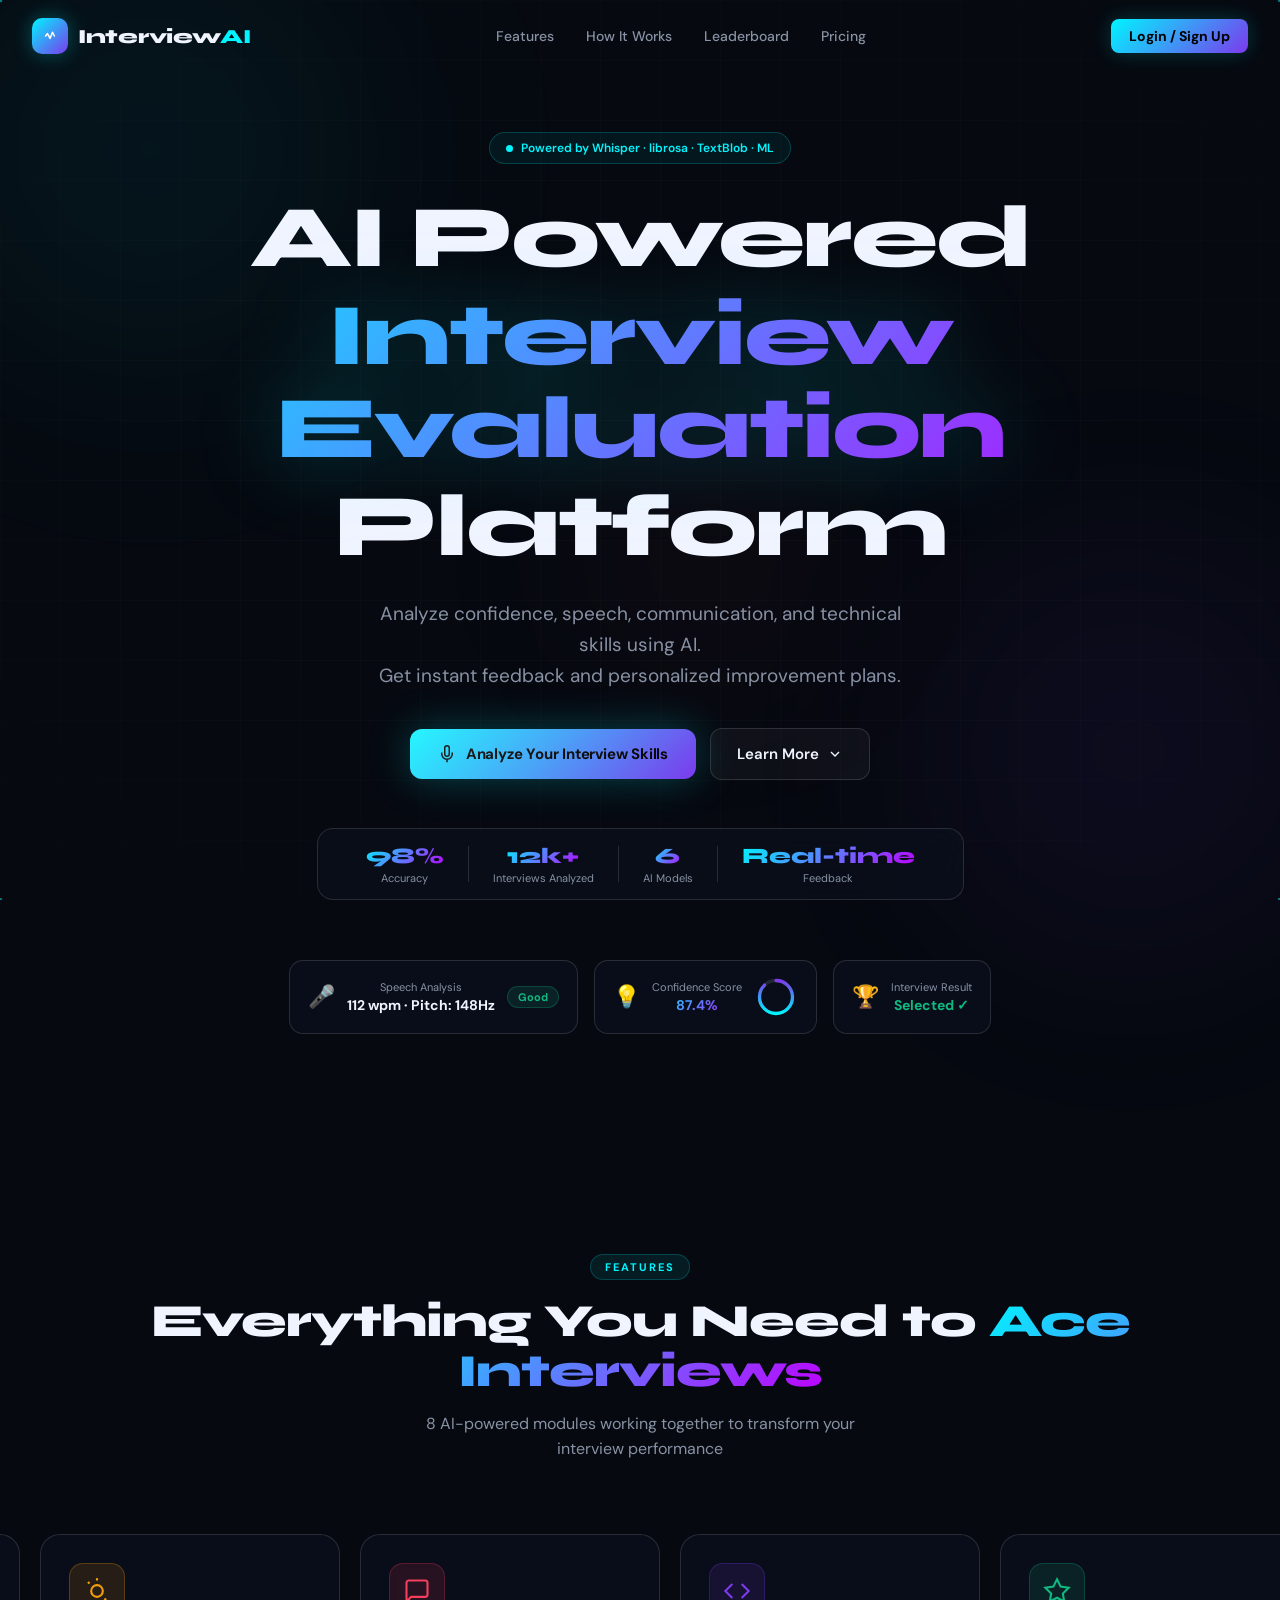
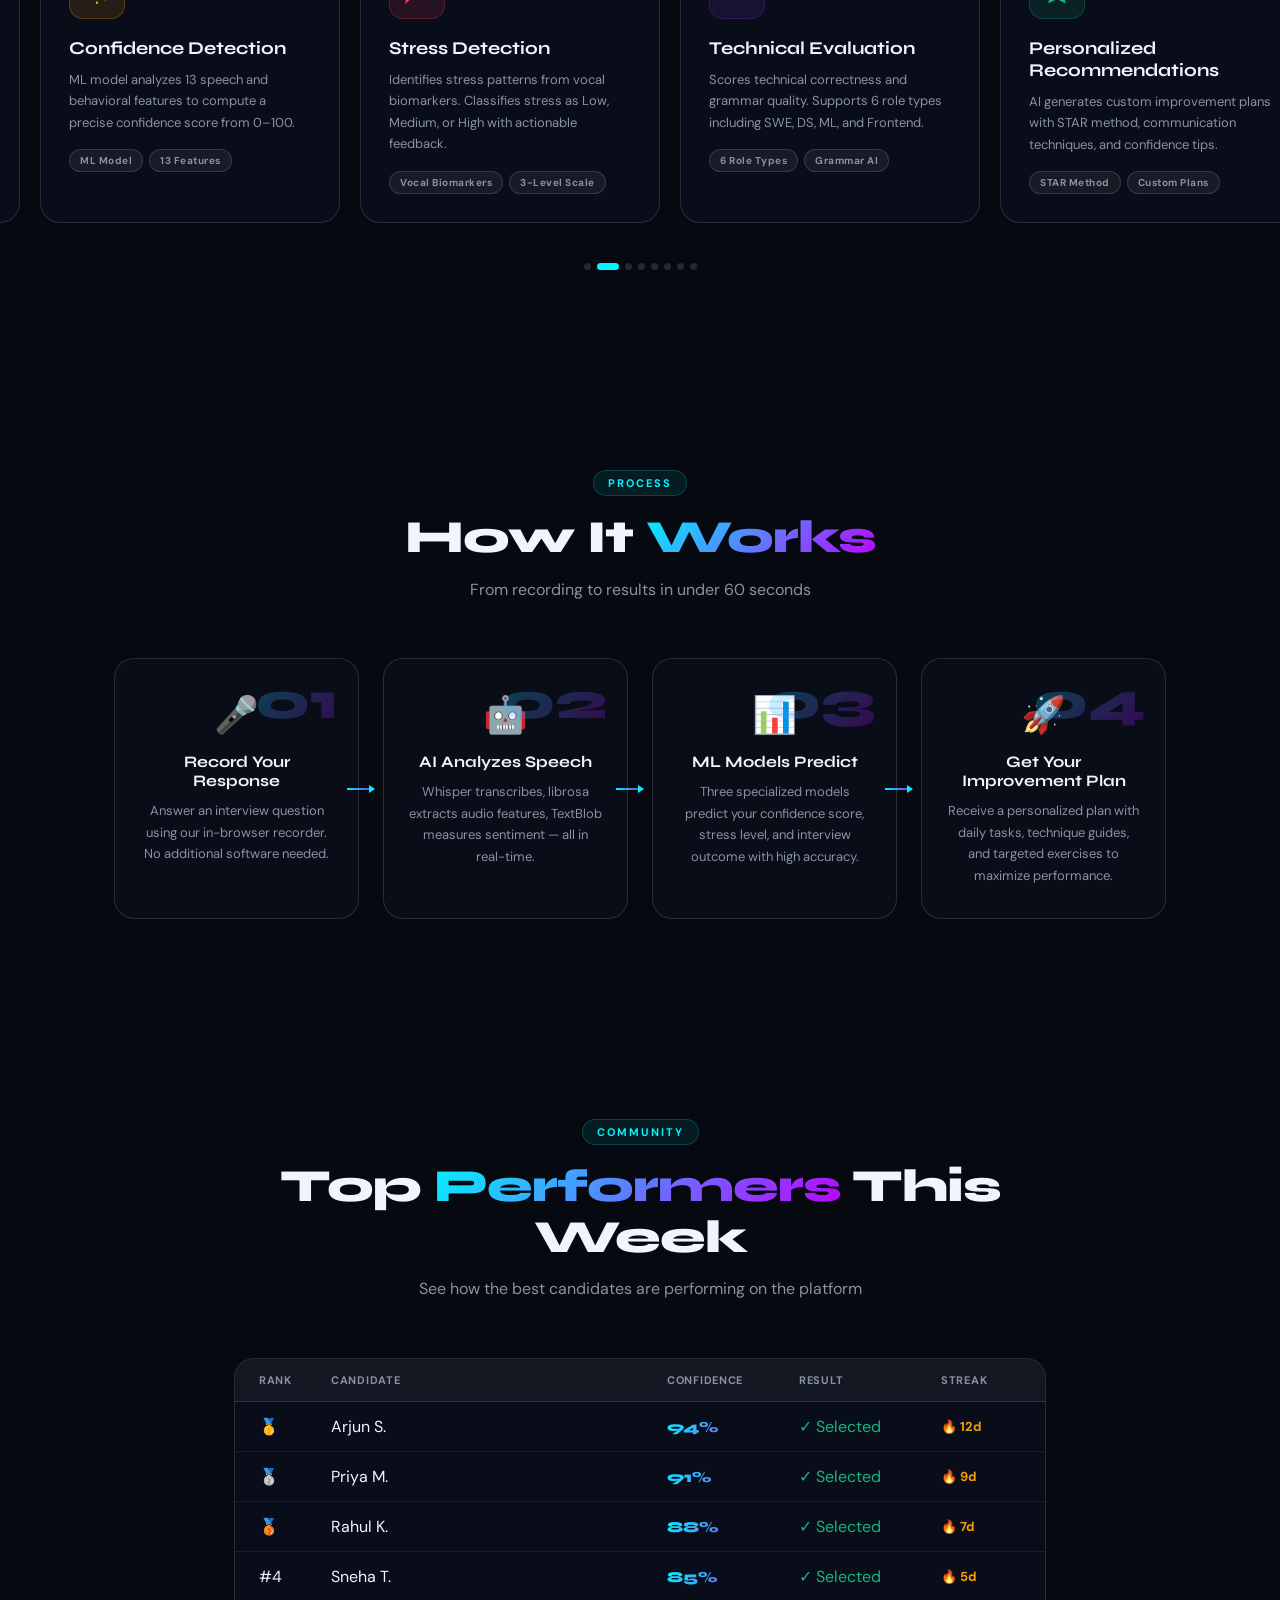
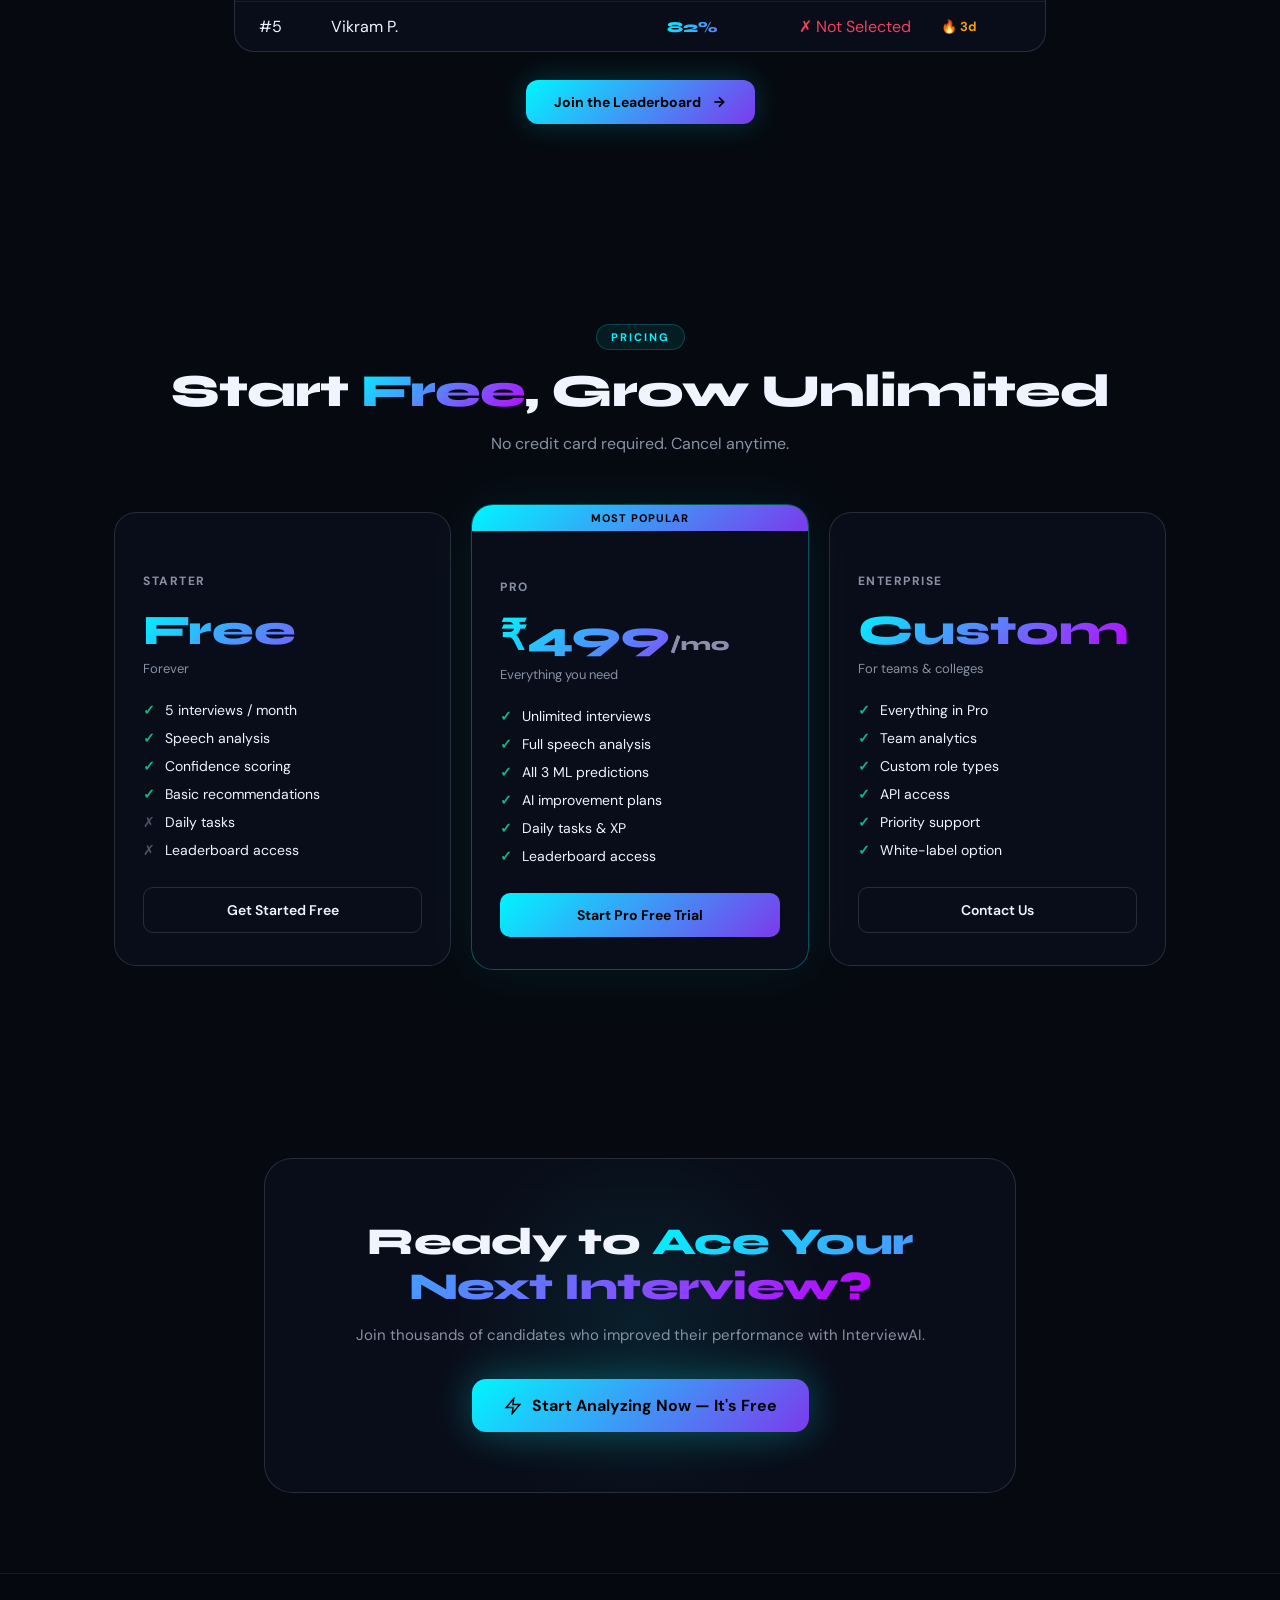
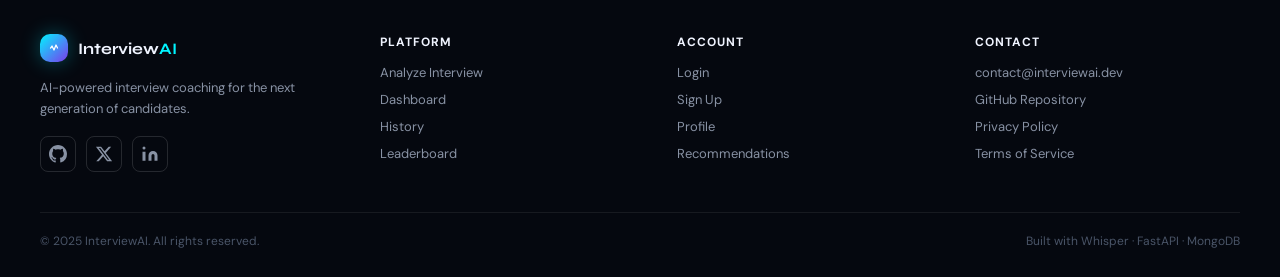
==== commit c2439bb6: "signup issues cleared" ====
--- a/frontend/index.html
+++ b/frontend/index.html
@@ -28,7 +28,7 @@
   <nav class="navbar" id="navbar">
     <div class="nav-inner">
       <!-- LEFT: Logo -->
-      <a href="landing.html" class="nav-logo">
+      <a href="index.html" class="nav-logo">
         <div class="nav-logo-mark">
           <svg width="20" height="20" viewBox="0 0 32 32" fill="none">
             <path d="M9 16 L12 12 L16 20 L20 10 L23 16" stroke="white" stroke-width="2.5" stroke-linecap="round" stroke-linejoin="round"/>
@@ -47,8 +47,7 @@
 
       <!-- RIGHT: Auth Buttons + Menu -->
       <div class="nav-right">
-        <a href="auth.html?mode=login" class="btn-nav-login">Login</a>
-        <a href="auth.html?mode=signup" class="btn-nav-signup">Sign Up</a>
+        <a href="auth.html?mode=login" class="btn-nav-signup">Login / Sign Up</a>
         <button class="nav-menu-btn" id="navMenuBtn" aria-label="Menu">
           <span></span><span></span><span></span>
         </button>
@@ -62,8 +61,7 @@
       <a href="#leaderboard-section" class="drawer-link">Leaderboard</a>
       <a href="#pricing" class="drawer-link">Pricing</a>
       <div class="drawer-divider"></div>
-      <a href="auth.html?mode=login" class="drawer-link">Login</a>
-      <a href="auth.html?mode=signup" class="drawer-btn-signup">Sign Up Free</a>
+      <a href="auth.html?mode=signup" class="drawer-btn-signup">Login / Sign Up</a>
     </div>
   </nav>
 
@@ -517,7 +515,7 @@
   <footer class="footer">
     <div class="footer-inner">
       <div class="footer-brand">
-        <a href="landing.html" class="footer-logo">
+        <a href="index.html" class="footer-logo">
           <div class="nav-logo-mark" style="width:28px;height:28px">
             <svg width="16" height="16" viewBox="0 0 32 32" fill="none">
               <path d="M9 16 L12 12 L16 20 L20 10 L23 16" stroke="white" stroke-width="2.5" stroke-linecap="round" stroke-linejoin="round"/>
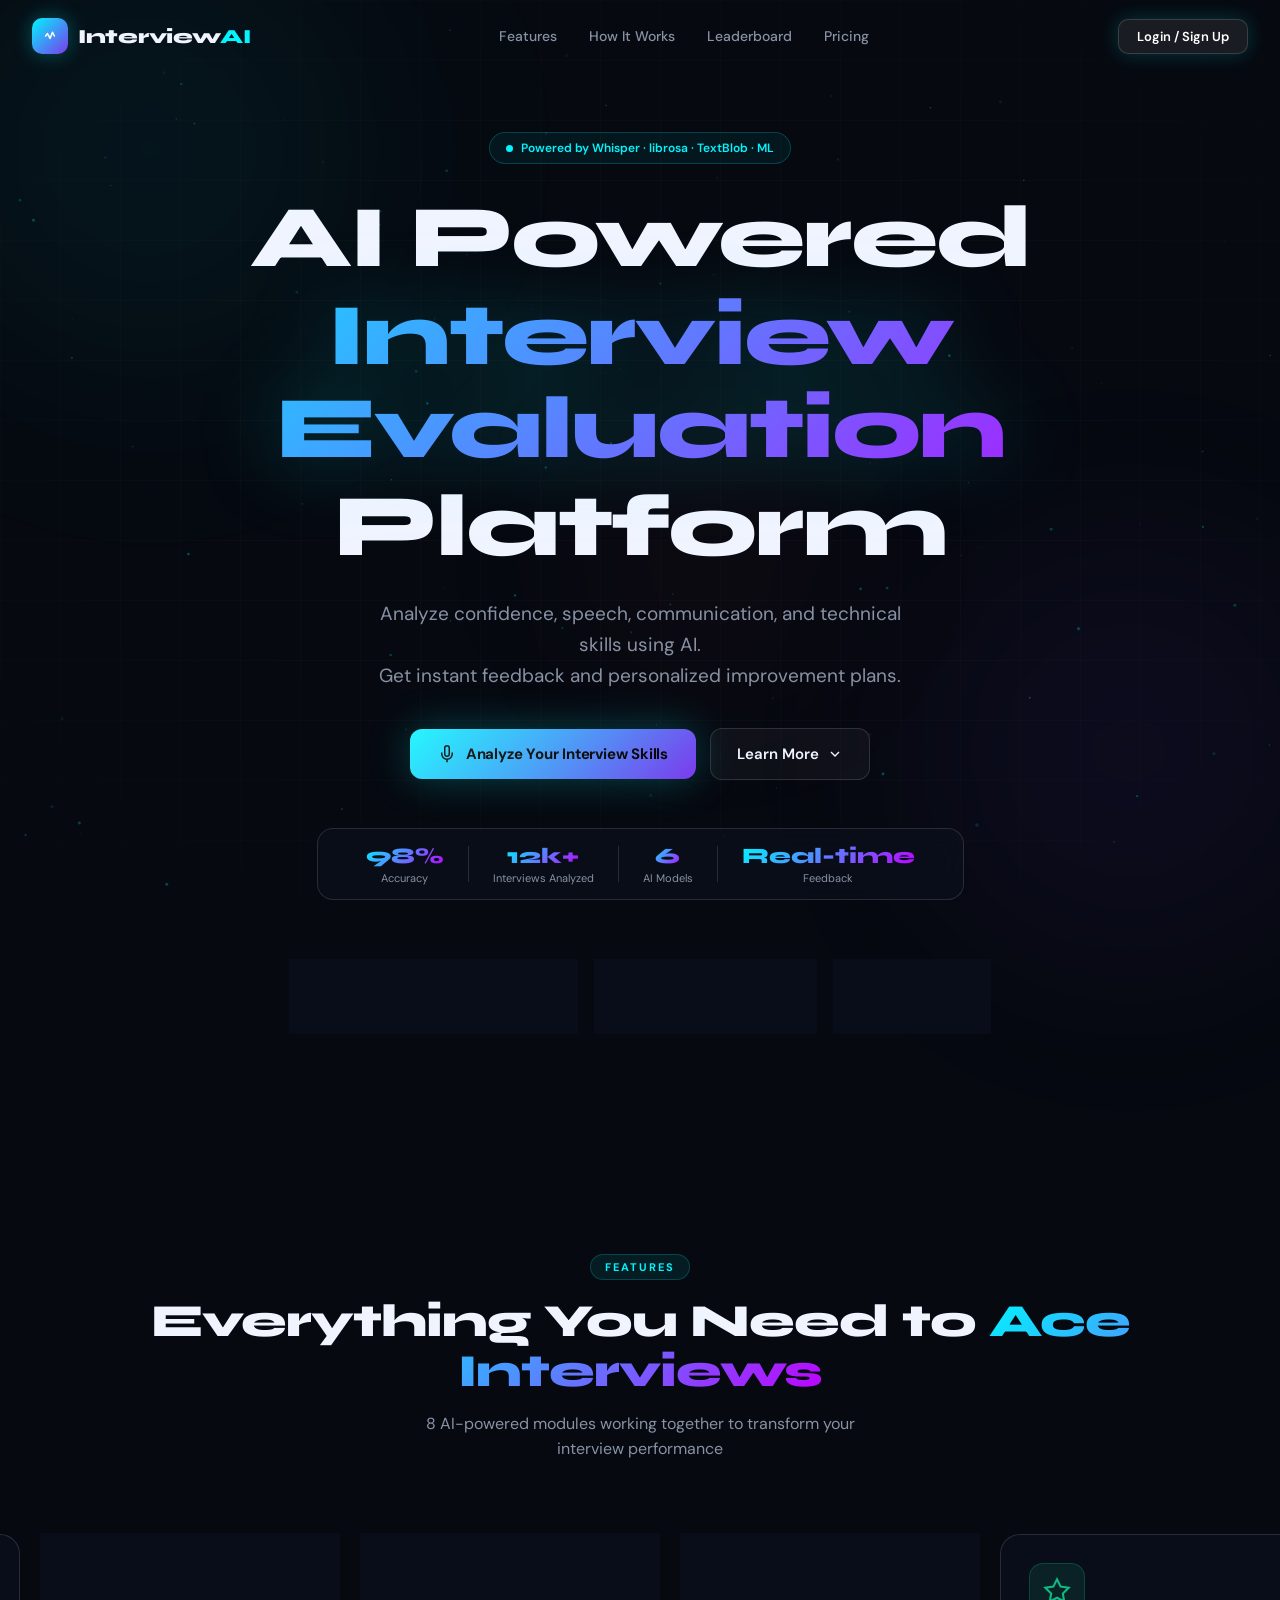
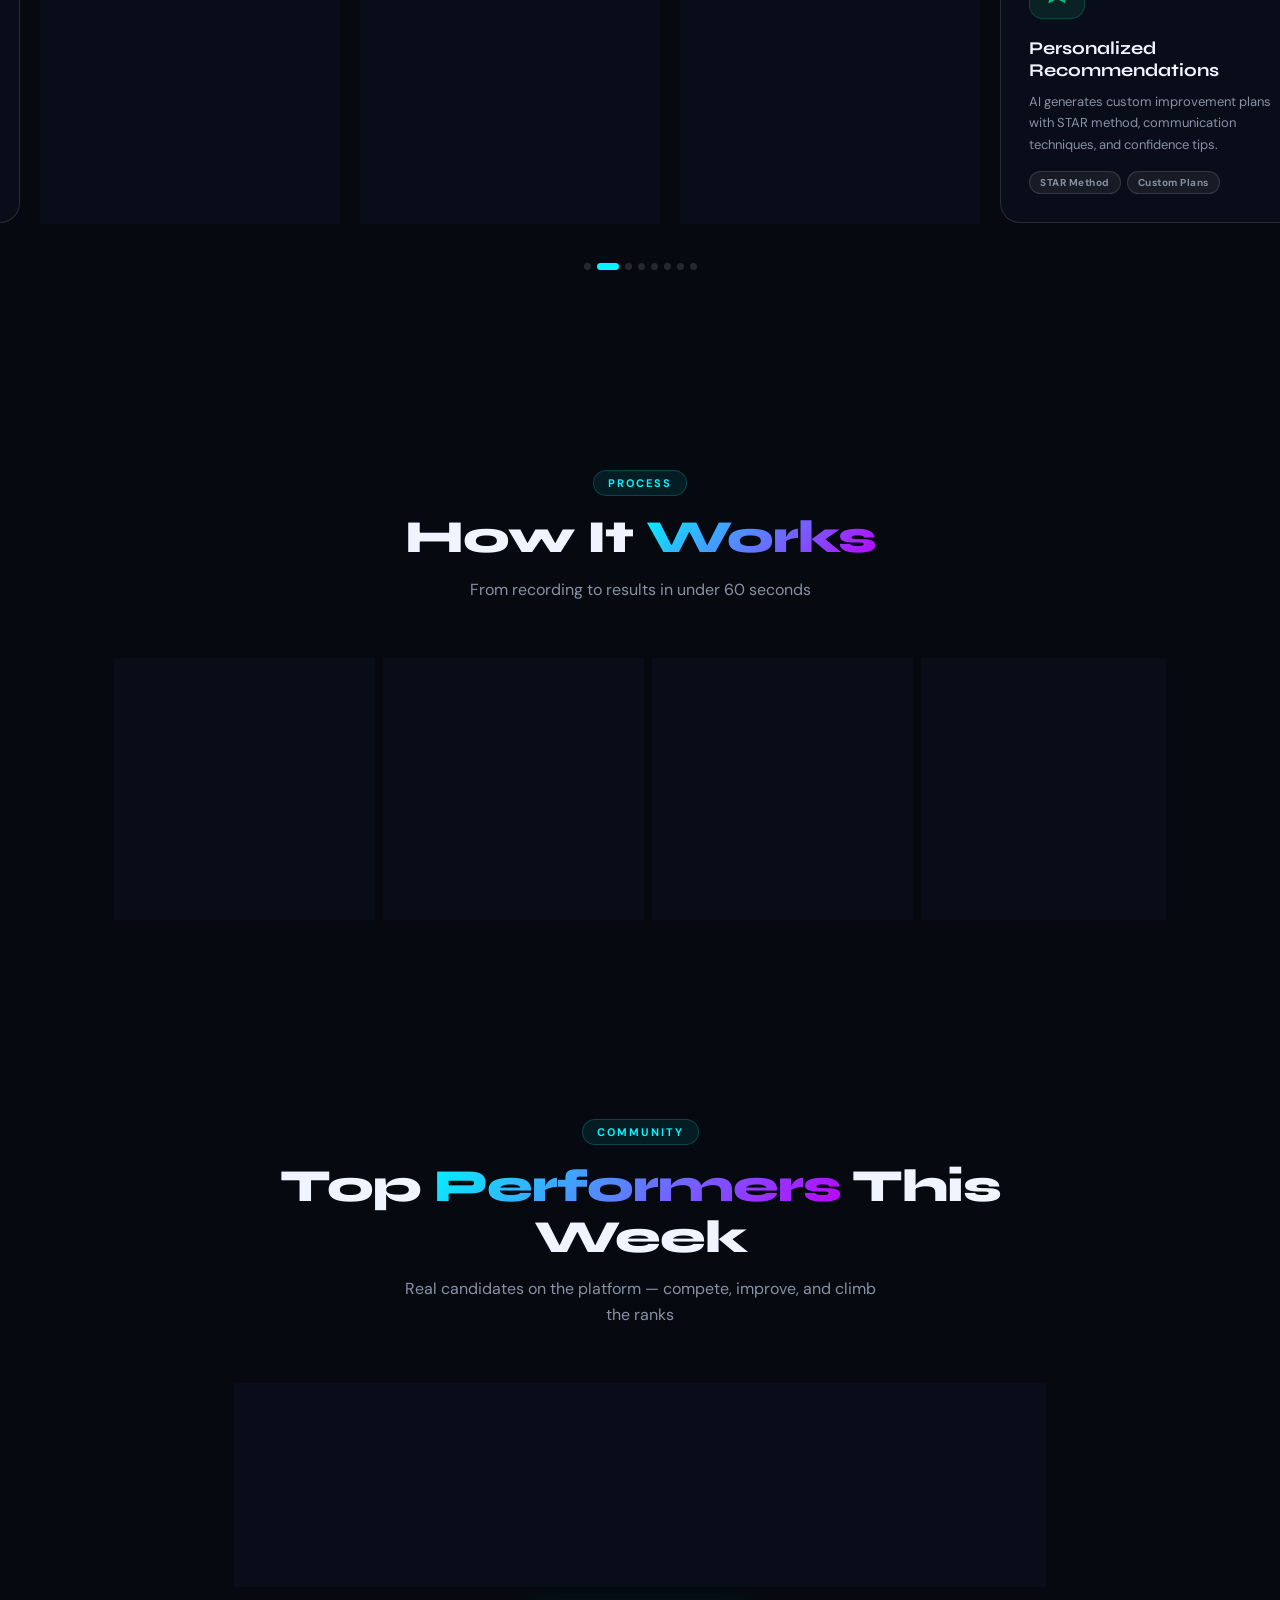
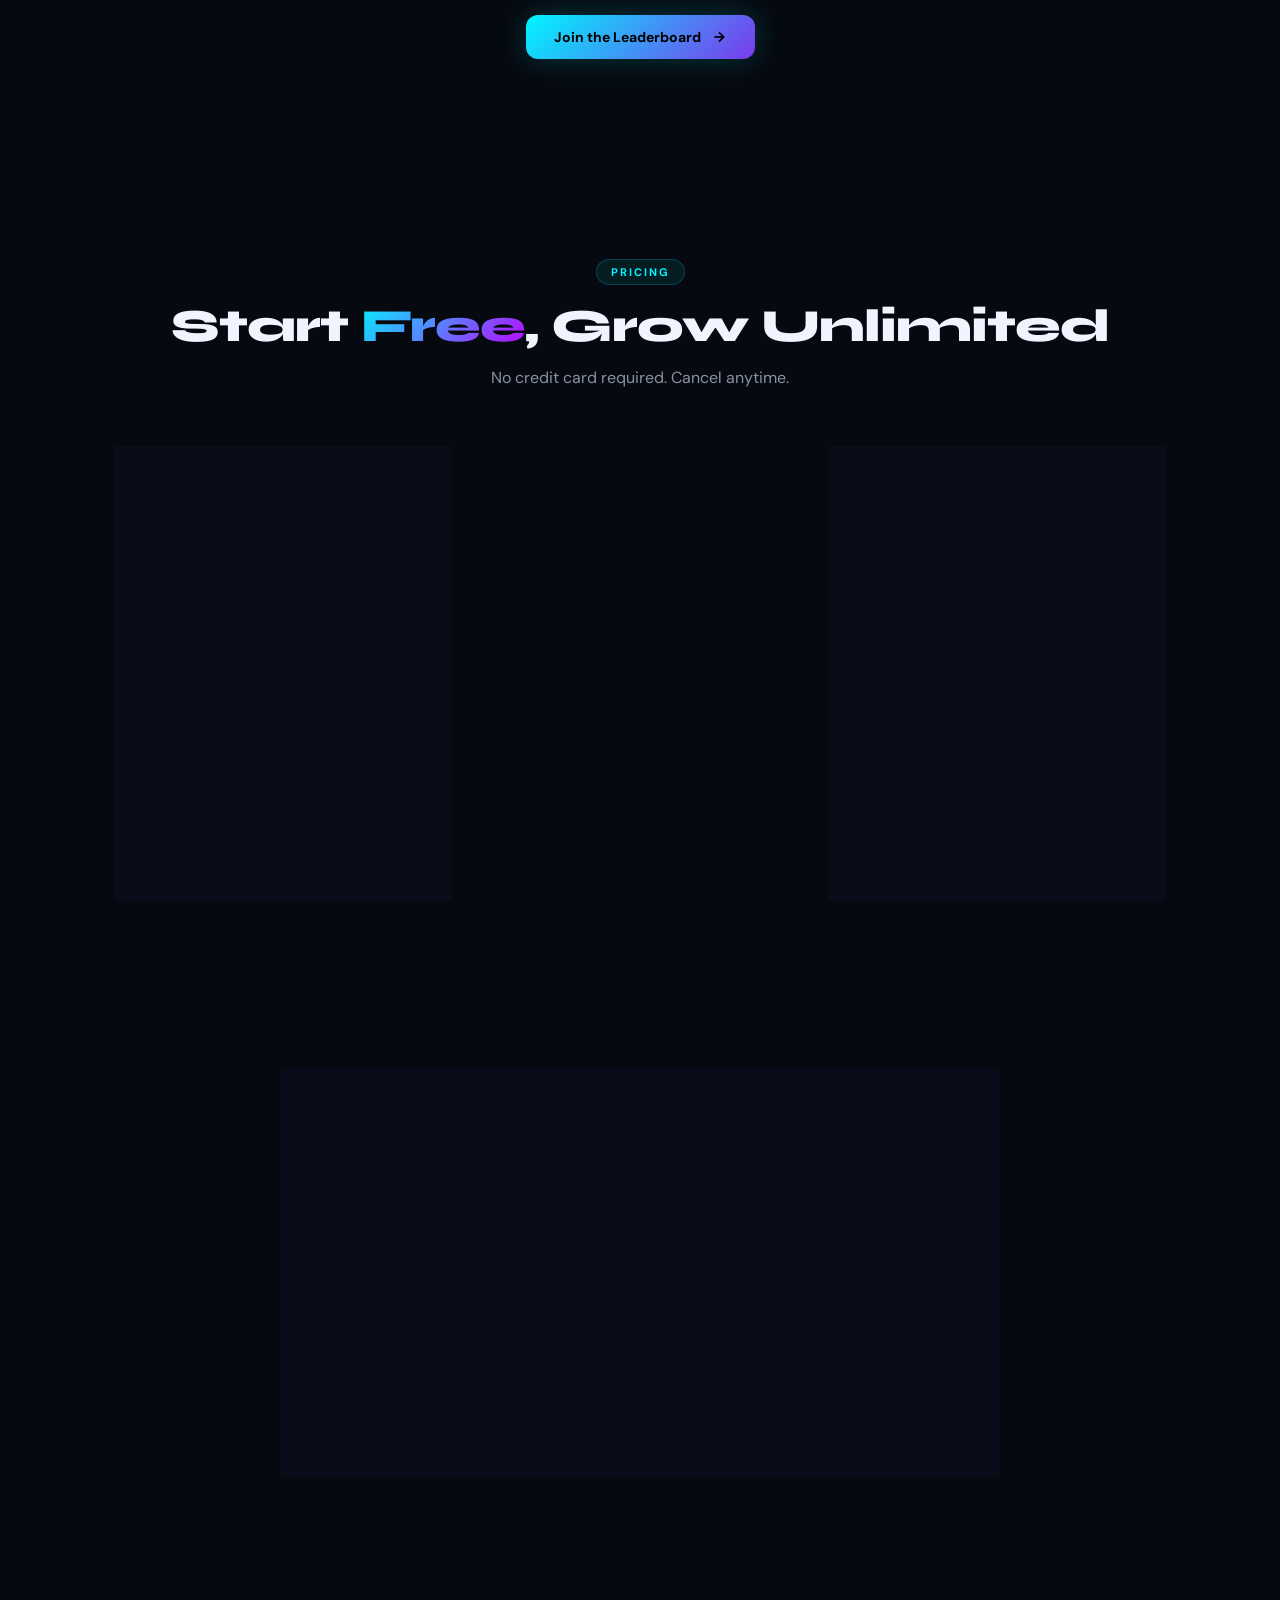
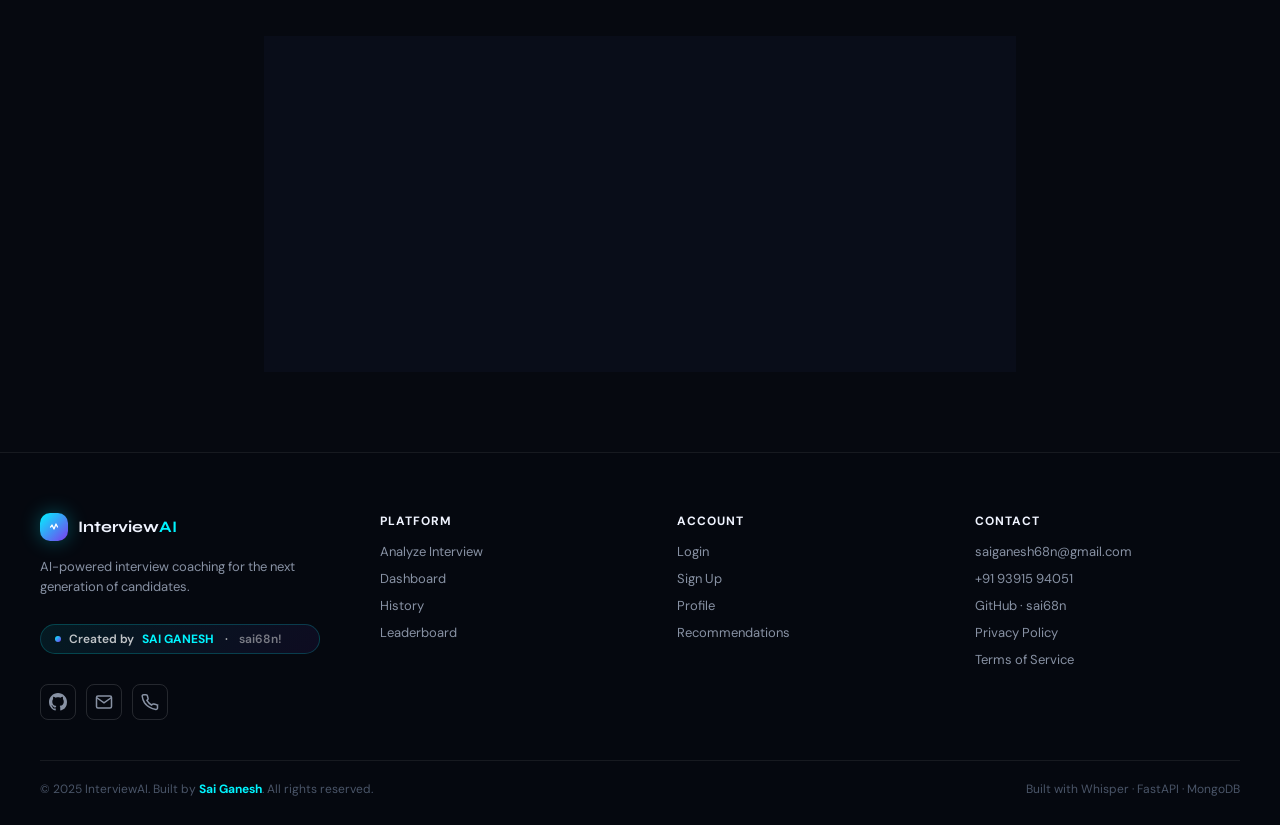
==== commit d3a6fee3: "fix:fontend modifications" ====
--- a/frontend/index.html
+++ b/frontend/index.html
@@ -8,15 +8,59 @@
   <link rel="preconnect" href="https://fonts.gstatic.com" crossorigin />
   <link href="https://fonts.googleapis.com/css2?family=Syne:wght@400;500;600;700;800&family=DM+Sans:ital,wght@0,300;0,400;0,500;0,600;1,400&display=swap" rel="stylesheet" />
   <link rel="stylesheet" href="css/landing.css" />
+  <style>
+    /* ── NAV USER CHIP (logged-in state) ── */
+    .nav-user-chip {
+      display: flex; align-items: center; gap: 8px;
+      background: rgba(255,255,255,0.06);
+      border: 1px solid rgba(255,255,255,0.1);
+      border-radius: 20px; padding: 5px 12px 5px 6px;
+    }
+    .nav-user-avatar {
+      width: 28px; height: 28px; border-radius: 50%;
+      background: linear-gradient(135deg,#00f5ff,#7c3aed);
+      display: flex; align-items: center; justify-content: center;
+      font-size: 11px; font-weight: 800; color: #000;
+    }
+    .nav-user-name { font-size: 13px; font-weight: 600; }
+    .btn-nav-dashboard {
+      display: flex; align-items: center; gap: 7px;
+      padding: 8px 18px; border-radius: 10px;
+      background: linear-gradient(135deg,#00f5ff,#7c3aed);
+      color: #000; font-size: 13px; font-weight: 700;
+      text-decoration: none; transition: all 0.2s;
+      box-shadow: 0 0 20px rgba(0,245,255,0.25);
+    }
+    .btn-nav-dashboard:hover { opacity: 0.88; transform: translateY(-1px); box-shadow: 0 0 28px rgba(0,245,255,0.4); }
+    .btn-nav-signup {
+      display: flex; align-items: center; gap: 7px;
+      padding: 8px 18px; border-radius: 10px;
+      background: rgba(255,255,255,0.08);
+      border: 1px solid rgba(255,255,255,0.15);
+      color: #fff; font-size: 13px; font-weight: 600;
+      text-decoration: none; transition: all 0.2s;
+    }
+    .btn-nav-signup:hover { background: rgba(255,255,255,0.14); }
+
+    /* ── CREATOR BADGE ── */
+    .creator-badge {
+      display: inline-flex; align-items: center; gap: 8px;
+      background: linear-gradient(135deg,rgba(0,245,255,0.08),rgba(124,58,237,0.08));
+      border: 1px solid rgba(0,245,255,0.2);
+      border-radius: 20px; padding: 6px 14px;
+      font-size: 12px; font-weight: 600; color: rgba(255,255,255,0.75);
+      margin-top: 10px; cursor: default;
+    }
+    .creator-badge strong { color: #00f5ff; }
+    .creator-badge .cb-dot {
+      width: 6px; height: 6px; border-radius: 50%;
+      background: linear-gradient(135deg,#00f5ff,#7c3aed);
+    }
+  </style>
 </head>
 <body>
 
-  <!-- ══════════════════════════════════════════
-       PARTICLE CANVAS BACKGROUND
-  ══════════════════════════════════════════ -->
   <canvas id="particleCanvas"></canvas>
-
-  <!-- Ambient Orbs -->
   <div class="orb orb-1"></div>
   <div class="orb orb-2"></div>
   <div class="orb orb-3"></div>
@@ -27,7 +71,6 @@
   ══════════════════════════════════════════ -->
   <nav class="navbar" id="navbar">
     <div class="nav-inner">
-      <!-- LEFT: Logo -->
       <a href="index.html" class="nav-logo">
         <div class="nav-logo-mark">
           <svg width="20" height="20" viewBox="0 0 32 32" fill="none">
@@ -37,7 +80,6 @@
         <span class="nav-logo-text">Interview<span class="nav-accent">AI</span></span>
       </a>
 
-      <!-- CENTER: Nav Links (desktop) -->
       <div class="nav-links" id="navLinks">
         <a href="#features" class="nav-link">Features</a>
         <a href="#how-it-works" class="nav-link">How It Works</a>
@@ -45,8 +87,8 @@
         <a href="#pricing" class="nav-link">Pricing</a>
       </div>
 
-      <!-- RIGHT: Auth Buttons + Menu -->
-      <div class="nav-right">
+      <!-- RIGHT: rendered by landing.js based on auth state -->
+      <div class="nav-right" id="navRight">
         <a href="auth.html?mode=login" class="btn-nav-signup">Login / Sign Up</a>
         <button class="nav-menu-btn" id="navMenuBtn" aria-label="Menu">
           <span></span><span></span><span></span>
@@ -54,7 +96,6 @@
       </div>
     </div>
 
-    <!-- Mobile Drawer -->
     <div class="nav-drawer" id="navDrawer">
       <a href="#features" class="drawer-link">Features</a>
       <a href="#how-it-works" class="drawer-link">How It Works</a>
@@ -103,7 +144,6 @@
       </a>
     </div>
 
-    <!-- Hero Stats Row -->
     <div class="hero-stats">
       <div class="hero-stat">
         <span class="hero-stat-val">98%</span>
@@ -126,7 +166,6 @@
       </div>
     </div>
 
-    <!-- Floating preview card -->
     <div class="hero-preview">
       <div class="preview-card preview-card-1 glass-card">
         <div class="preview-icon">🎤</div>
@@ -179,167 +218,75 @@
 
     <div class="carousel-wrapper">
       <div class="carousel-track" id="carouselTrack">
-
         <div class="feature-slide glass-card">
           <div class="slide-icon-wrap" style="--ic:#00f5ff">
-            <svg width="28" height="28" viewBox="0 0 24 24" fill="none" stroke="currentColor" stroke-width="1.8">
-              <path d="M12 1a3 3 0 0 0-3 3v8a3 3 0 0 0 6 0V4a3 3 0 0 0-3-3z"/>
-              <path d="M19 10v2a7 7 0 0 1-14 0v-2"/>
-            </svg>
-          </div>
-          <h3 class="slide-title">AI Speech Analysis</h3>
-          <p class="slide-desc">Real-time transcription with Whisper. Measures speaking rate, pitch, pauses, and filler words automatically.</p>
-          <div class="slide-tags">
-            <span class="slide-tag">Whisper AI</span>
-            <span class="slide-tag">librosa</span>
-          </div>
-        </div>
-
-        <div class="feature-slide glass-card">
-          <div class="slide-icon-wrap" style="--ic:#f59e0b">
-            <svg width="28" height="28" viewBox="0 0 24 24" fill="none" stroke="currentColor" stroke-width="1.8">
-              <circle cx="12" cy="12" r="5"/>
-              <line x1="12" y1="1" x2="12" y2="3"/>
-              <line x1="12" y1="21" x2="12" y2="23"/>
-              <line x1="4.22" y1="4.22" x2="5.64" y2="5.64"/>
-              <line x1="18.36" y1="18.36" x2="19.78" y2="19.78"/>
-            </svg>
-          </div>
-          <h3 class="slide-title">Confidence Detection</h3>
-          <p class="slide-desc">ML model analyzes 13 speech and behavioral features to compute a precise confidence score from 0–100.</p>
-          <div class="slide-tags">
-            <span class="slide-tag">ML Model</span>
-            <span class="slide-tag">13 Features</span>
-          </div>
-        </div>
-
-        <div class="feature-slide glass-card">
-          <div class="slide-icon-wrap" style="--ic:#f43f5e">
-            <svg width="28" height="28" viewBox="0 0 24 24" fill="none" stroke="currentColor" stroke-width="1.8">
-              <path d="M21 15a2 2 0 0 1-2 2H7l-4 4V5a2 2 0 0 1 2-2h14a2 2 0 0 1 2 2z"/>
-            </svg>
-          </div>
-          <h3 class="slide-title">Stress Detection</h3>
-          <p class="slide-desc">Identifies stress patterns from vocal biomarkers. Classifies stress as Low, Medium, or High with actionable feedback.</p>
-          <div class="slide-tags">
-            <span class="slide-tag">Vocal Biomarkers</span>
-            <span class="slide-tag">3-Level Scale</span>
-          </div>
-        </div>
-
-        <div class="feature-slide glass-card">
-          <div class="slide-icon-wrap" style="--ic:#7c3aed">
-            <svg width="28" height="28" viewBox="0 0 24 24" fill="none" stroke="currentColor" stroke-width="1.8">
-              <polyline points="16 18 22 12 16 6"/>
-              <polyline points="8 6 2 12 8 18"/>
-            </svg>
-          </div>
-          <h3 class="slide-title">Technical Evaluation</h3>
-          <p class="slide-desc">Scores technical correctness and grammar quality. Supports 6 role types including SWE, DS, ML, and Frontend.</p>
-          <div class="slide-tags">
-            <span class="slide-tag">6 Role Types</span>
-            <span class="slide-tag">Grammar AI</span>
-          </div>
-        </div>
-
-        <div class="feature-slide glass-card">
-          <div class="slide-icon-wrap" style="--ic:#10b981">
-            <svg width="28" height="28" viewBox="0 0 24 24" fill="none" stroke="currentColor" stroke-width="1.8">
-              <polygon points="12 2 15.09 8.26 22 9.27 17 14.14 18.18 21.02 12 17.77 5.82 21.02 7 14.14 2 9.27 8.91 8.26 12 2"/>
-            </svg>
-          </div>
-          <h3 class="slide-title">Personalized Recommendations</h3>
-          <p class="slide-desc">AI generates custom improvement plans with STAR method, communication techniques, and confidence tips.</p>
-          <div class="slide-tags">
-            <span class="slide-tag">STAR Method</span>
-            <span class="slide-tag">Custom Plans</span>
-          </div>
-        </div>
-
-        <div class="feature-slide glass-card">
-          <div class="slide-icon-wrap" style="--ic:#3b82f6">
-            <svg width="28" height="28" viewBox="0 0 24 24" fill="none" stroke="currentColor" stroke-width="1.8">
-              <polyline points="9 11 12 14 22 4"/>
-              <path d="M21 12v7a2 2 0 0 1-2 2H5a2 2 0 0 1-2-2V5a2 2 0 0 1 2-2h11"/>
-            </svg>
-          </div>
-          <h3 class="slide-title">Daily Improvement Tasks</h3>
-          <p class="slide-desc">AI-curated daily exercises to build speaking fluency, reduce filler words, and boost overall confidence.</p>
-          <div class="slide-tags">
-            <span class="slide-tag">Daily AI Tasks</span>
-            <span class="slide-tag">XP System</span>
-          </div>
-        </div>
-
-        <div class="feature-slide glass-card">
-          <div class="slide-icon-wrap" style="--ic:#f59e0b">
-            <svg width="28" height="28" viewBox="0 0 24 24" fill="none" stroke="currentColor" stroke-width="1.8">
-              <path d="M6 9H4.5a2.5 2.5 0 0 1 0-5H6"/>
-              <path d="M18 9h1.5a2.5 2.5 0 0 0 0-5H18"/>
-              <path d="M4 22h16"/>
-              <path d="M18 2H6v7a6 6 0 0 0 12 0V2z"/>
-            </svg>
-          </div>
-          <h3 class="slide-title">Leaderboard Rankings</h3>
-          <p class="slide-desc">Compete globally. See where you rank among thousands of candidates by confidence score and selection rate.</p>
-          <div class="slide-tags">
-            <span class="slide-tag">Global Rank</span>
-            <span class="slide-tag">MongoDB</span>
-          </div>
-        </div>
-
-        <div class="feature-slide glass-card">
-          <div class="slide-icon-wrap" style="--ic:#00f5ff">
-            <svg width="28" height="28" viewBox="0 0 24 24" fill="none" stroke="currentColor" stroke-width="1.8">
-              <polyline points="22 12 18 12 15 21 9 3 6 12 2 12"/>
-            </svg>
-          </div>
-          <h3 class="slide-title">Real-time AI Analytics</h3>
-          <p class="slide-desc">Beautiful dashboards with performance trends, skill breakdowns, radial progress charts, and session history.</p>
-          <div class="slide-tags">
-            <span class="slide-tag">Live Charts</span>
-            <span class="slide-tag">Progress Tracking</span>
-          </div>
-        </div>
-
-        <!-- Duplicated for infinite loop -->
-        <div class="feature-slide glass-card" aria-hidden="true">
-          <div class="slide-icon-wrap" style="--ic:#00f5ff">
-            <svg width="28" height="28" viewBox="0 0 24 24" fill="none" stroke="currentColor" stroke-width="1.8">
-              <path d="M12 1a3 3 0 0 0-3 3v8a3 3 0 0 0 6 0V4a3 3 0 0 0-3-3z"/>
-              <path d="M19 10v2a7 7 0 0 1-14 0v-2"/>
-            </svg>
+            <svg width="28" height="28" viewBox="0 0 24 24" fill="none" stroke="currentColor" stroke-width="1.8"><path d="M12 1a3 3 0 0 0-3 3v8a3 3 0 0 0 6 0V4a3 3 0 0 0-3-3z"/><path d="M19 10v2a7 7 0 0 1-14 0v-2"/></svg>
           </div>
           <h3 class="slide-title">AI Speech Analysis</h3>
           <p class="slide-desc">Real-time transcription with Whisper. Measures speaking rate, pitch, pauses, and filler words automatically.</p>
           <div class="slide-tags"><span class="slide-tag">Whisper AI</span><span class="slide-tag">librosa</span></div>
         </div>
-        <div class="feature-slide glass-card" aria-hidden="true">
+        <div class="feature-slide glass-card">
           <div class="slide-icon-wrap" style="--ic:#f59e0b">
-            <svg width="28" height="28" viewBox="0 0 24 24" fill="none" stroke="currentColor" stroke-width="1.8">
-              <circle cx="12" cy="12" r="5"/>
-              <line x1="12" y1="1" x2="12" y2="3"/>
-              <line x1="12" y1="21" x2="12" y2="23"/>
-            </svg>
+            <svg width="28" height="28" viewBox="0 0 24 24" fill="none" stroke="currentColor" stroke-width="1.8"><circle cx="12" cy="12" r="5"/><line x1="12" y1="1" x2="12" y2="3"/><line x1="12" y1="21" x2="12" y2="23"/><line x1="4.22" y1="4.22" x2="5.64" y2="5.64"/><line x1="18.36" y1="18.36" x2="19.78" y2="19.78"/></svg>
           </div>
           <h3 class="slide-title">Confidence Detection</h3>
           <p class="slide-desc">ML model analyzes 13 speech and behavioral features to compute a precise confidence score from 0–100.</p>
           <div class="slide-tags"><span class="slide-tag">ML Model</span><span class="slide-tag">13 Features</span></div>
         </div>
-        <div class="feature-slide glass-card" aria-hidden="true">
+        <div class="feature-slide glass-card">
           <div class="slide-icon-wrap" style="--ic:#f43f5e">
-            <svg width="28" height="28" viewBox="0 0 24 24" fill="none" stroke="currentColor" stroke-width="1.8">
-              <path d="M21 15a2 2 0 0 1-2 2H7l-4 4V5a2 2 0 0 1 2-2h14a2 2 0 0 1 2 2z"/>
-            </svg>
+            <svg width="28" height="28" viewBox="0 0 24 24" fill="none" stroke="currentColor" stroke-width="1.8"><path d="M21 15a2 2 0 0 1-2 2H7l-4 4V5a2 2 0 0 1 2-2h14a2 2 0 0 1 2 2z"/></svg>
           </div>
           <h3 class="slide-title">Stress Detection</h3>
-          <p class="slide-desc">Identifies stress patterns from vocal biomarkers.</p>
-          <div class="slide-tags"><span class="slide-tag">Vocal Biomarkers</span></div>
-        </div>
-
-      </div>
-
-      <!-- Carousel dots -->
+          <p class="slide-desc">Identifies stress patterns from vocal biomarkers. Classifies stress as Low, Medium, or High with actionable feedback.</p>
+          <div class="slide-tags"><span class="slide-tag">Vocal Biomarkers</span><span class="slide-tag">3-Level Scale</span></div>
+        </div>
+        <div class="feature-slide glass-card">
+          <div class="slide-icon-wrap" style="--ic:#7c3aed">
+            <svg width="28" height="28" viewBox="0 0 24 24" fill="none" stroke="currentColor" stroke-width="1.8"><polyline points="16 18 22 12 16 6"/><polyline points="8 6 2 12 8 18"/></svg>
+          </div>
+          <h3 class="slide-title">Technical Evaluation</h3>
+          <p class="slide-desc">Scores technical correctness and grammar quality. Supports 6 role types including SWE, DS, ML, and Frontend.</p>
+          <div class="slide-tags"><span class="slide-tag">6 Role Types</span><span class="slide-tag">Grammar AI</span></div>
+        </div>
+        <div class="feature-slide glass-card">
+          <div class="slide-icon-wrap" style="--ic:#10b981">
+            <svg width="28" height="28" viewBox="0 0 24 24" fill="none" stroke="currentColor" stroke-width="1.8"><polygon points="12 2 15.09 8.26 22 9.27 17 14.14 18.18 21.02 12 17.77 5.82 21.02 7 14.14 2 9.27 8.91 8.26 12 2"/></svg>
+          </div>
+          <h3 class="slide-title">Personalized Recommendations</h3>
+          <p class="slide-desc">AI generates custom improvement plans with STAR method, communication techniques, and confidence tips.</p>
+          <div class="slide-tags"><span class="slide-tag">STAR Method</span><span class="slide-tag">Custom Plans</span></div>
+        </div>
+        <div class="feature-slide glass-card">
+          <div class="slide-icon-wrap" style="--ic:#3b82f6">
+            <svg width="28" height="28" viewBox="0 0 24 24" fill="none" stroke="currentColor" stroke-width="1.8"><polyline points="9 11 12 14 22 4"/><path d="M21 12v7a2 2 0 0 1-2 2H5a2 2 0 0 1-2-2V5a2 2 0 0 1 2-2h11"/></svg>
+          </div>
+          <h3 class="slide-title">Daily Improvement Tasks</h3>
+          <p class="slide-desc">AI-curated daily exercises to build speaking fluency, reduce filler words, and boost overall confidence.</p>
+          <div class="slide-tags"><span class="slide-tag">Daily AI Tasks</span><span class="slide-tag">XP System</span></div>
+        </div>
+        <div class="feature-slide glass-card">
+          <div class="slide-icon-wrap" style="--ic:#f59e0b">
+            <svg width="28" height="28" viewBox="0 0 24 24" fill="none" stroke="currentColor" stroke-width="1.8"><path d="M6 9H4.5a2.5 2.5 0 0 1 0-5H6"/><path d="M18 9h1.5a2.5 2.5 0 0 0 0-5H18"/><path d="M4 22h16"/><path d="M18 2H6v7a6 6 0 0 0 12 0V2z"/></svg>
+          </div>
+          <h3 class="slide-title">Leaderboard Rankings</h3>
+          <p class="slide-desc">Compete globally. See where you rank among thousands of candidates by confidence score and selection rate.</p>
+          <div class="slide-tags"><span class="slide-tag">Global Rank</span><span class="slide-tag">Real Users</span></div>
+        </div>
+        <div class="feature-slide glass-card">
+          <div class="slide-icon-wrap" style="--ic:#00f5ff">
+            <svg width="28" height="28" viewBox="0 0 24 24" fill="none" stroke="currentColor" stroke-width="1.8"><polyline points="22 12 18 12 15 21 9 3 6 12 2 12"/></svg>
+          </div>
+          <h3 class="slide-title">Real-time AI Analytics</h3>
+          <p class="slide-desc">Beautiful dashboards with performance trends, skill breakdowns, radial progress charts, and session history.</p>
+          <div class="slide-tags"><span class="slide-tag">Live Charts</span><span class="slide-tag">Progress Tracking</span></div>
+        </div>
+        <!-- Duplicates for loop -->
+        <div class="feature-slide glass-card" aria-hidden="true"><div class="slide-icon-wrap" style="--ic:#00f5ff"><svg width="28" height="28" viewBox="0 0 24 24" fill="none" stroke="currentColor" stroke-width="1.8"><path d="M12 1a3 3 0 0 0-3 3v8a3 3 0 0 0 6 0V4a3 3 0 0 0-3-3z"/><path d="M19 10v2a7 7 0 0 1-14 0v-2"/></svg></div><h3 class="slide-title">AI Speech Analysis</h3><p class="slide-desc">Real-time transcription with Whisper. Measures speaking rate, pitch, pauses, and filler words automatically.</p><div class="slide-tags"><span class="slide-tag">Whisper AI</span><span class="slide-tag">librosa</span></div></div>
+        <div class="feature-slide glass-card" aria-hidden="true"><div class="slide-icon-wrap" style="--ic:#f59e0b"><svg width="28" height="28" viewBox="0 0 24 24" fill="none" stroke="currentColor" stroke-width="1.8"><circle cx="12" cy="12" r="5"/></svg></div><h3 class="slide-title">Confidence Detection</h3><p class="slide-desc">ML model analyzes 13 speech and behavioral features to compute a precise confidence score from 0–100.</p><div class="slide-tags"><span class="slide-tag">ML Model</span><span class="slide-tag">13 Features</span></div></div>
+        <div class="feature-slide glass-card" aria-hidden="true"><div class="slide-icon-wrap" style="--ic:#f43f5e"><svg width="28" height="28" viewBox="0 0 24 24" fill="none" stroke="currentColor" stroke-width="1.8"><path d="M21 15a2 2 0 0 1-2 2H7l-4 4V5a2 2 0 0 1 2-2h14a2 2 0 0 1 2 2z"/></svg></div><h3 class="slide-title">Stress Detection</h3><p class="slide-desc">Identifies stress patterns from vocal biomarkers.</p><div class="slide-tags"><span class="slide-tag">Vocal Biomarkers</span></div></div>
+      </div>
       <div class="carousel-dots" id="carouselDots">
         <button class="cdot active" data-idx="0"></button>
         <button class="cdot" data-idx="1"></button>
@@ -362,48 +309,23 @@
       <h2 class="section-title">How It <span class="grad-text">Works</span></h2>
       <p class="section-sub">From recording to results in under 60 seconds</p>
     </div>
-
     <div class="hiw-steps">
-      <div class="hiw-step">
-        <div class="hiw-num">01</div>
-        <div class="hiw-icon">🎤</div>
-        <h3 class="hiw-title">Record Your Response</h3>
-        <p class="hiw-desc">Answer an interview question using our in-browser recorder. No additional software needed.</p>
-        <div class="hiw-connector"></div>
-      </div>
-      <div class="hiw-step">
-        <div class="hiw-num">02</div>
-        <div class="hiw-icon">🤖</div>
-        <h3 class="hiw-title">AI Analyzes Speech</h3>
-        <p class="hiw-desc">Whisper transcribes, librosa extracts audio features, TextBlob measures sentiment — all in real-time.</p>
-        <div class="hiw-connector"></div>
-      </div>
-      <div class="hiw-step">
-        <div class="hiw-num">03</div>
-        <div class="hiw-icon">📊</div>
-        <h3 class="hiw-title">ML Models Predict</h3>
-        <p class="hiw-desc">Three specialized models predict your confidence score, stress level, and interview outcome with high accuracy.</p>
-        <div class="hiw-connector"></div>
-      </div>
-      <div class="hiw-step">
-        <div class="hiw-num">04</div>
-        <div class="hiw-icon">🚀</div>
-        <h3 class="hiw-title">Get Your Improvement Plan</h3>
-        <p class="hiw-desc">Receive a personalized plan with daily tasks, technique guides, and targeted exercises to maximize performance.</p>
-      </div>
-    </div>
-  </section>
-
-  <!-- ══════════════════════════════════════════
-       TOP LEADERBOARD PREVIEW
+      <div class="hiw-step"><div class="hiw-num">01</div><div class="hiw-icon">🎤</div><h3 class="hiw-title">Record Your Response</h3><p class="hiw-desc">Answer an interview question using our in-browser recorder. No additional software needed.</p><div class="hiw-connector"></div></div>
+      <div class="hiw-step"><div class="hiw-num">02</div><div class="hiw-icon">🤖</div><h3 class="hiw-title">AI Analyzes Speech</h3><p class="hiw-desc">Whisper transcribes, librosa extracts audio features, TextBlob measures sentiment — all in real-time.</p><div class="hiw-connector"></div></div>
+      <div class="hiw-step"><div class="hiw-num">03</div><div class="hiw-icon">📊</div><h3 class="hiw-title">ML Models Predict</h3><p class="hiw-desc">Three specialized models predict your confidence score, stress level, and interview outcome with high accuracy.</p><div class="hiw-connector"></div></div>
+      <div class="hiw-step"><div class="hiw-num">04</div><div class="hiw-icon">🚀</div><h3 class="hiw-title">Get Your Improvement Plan</h3><p class="hiw-desc">Receive a personalized plan with daily tasks, technique guides, and targeted exercises to maximize performance.</p></div>
+    </div>
+  </section>
+
+  <!-- ══════════════════════════════════════════
+       LEADERBOARD PREVIEW (Real users only)
   ══════════════════════════════════════════ -->
   <section class="lb-section" id="leaderboard-section">
     <div class="section-header">
       <div class="section-tag">Community</div>
       <h2 class="section-title">Top <span class="grad-text">Performers</span> This Week</h2>
-      <p class="section-sub">See how the best candidates are performing on the platform</p>
-    </div>
-
+      <p class="section-sub">Real candidates on the platform — compete, improve, and climb the ranks</p>
+    </div>
     <div class="lb-table-wrap glass-card">
       <div class="lb-table-head">
         <span>Rank</span>
@@ -413,26 +335,21 @@
         <span>Streak</span>
       </div>
       <div class="lb-table-body" id="lbTableBody">
-        <!-- Injected by landing.js -->
         <div class="lb-row lb-row-loading">
           <div class="lb-loading-dots"><span></span><span></span><span></span></div>
         </div>
       </div>
     </div>
-
     <div class="lb-cta">
       <a href="auth.html?mode=signup" class="btn-lb-join">
         Join the Leaderboard
-        <svg width="16" height="16" viewBox="0 0 24 24" fill="none" stroke="currentColor" stroke-width="2.5">
-          <line x1="5" y1="12" x2="19" y2="12"/>
-          <polyline points="12 5 19 12 12 19"/>
-        </svg>
+        <svg width="16" height="16" viewBox="0 0 24 24" fill="none" stroke="currentColor" stroke-width="2.5"><line x1="5" y1="12" x2="19" y2="12"/><polyline points="12 5 19 12 12 19"/></svg>
       </a>
     </div>
   </section>
 
   <!-- ══════════════════════════════════════════
-       PRICING
+       PRICING — UPDATED
   ══════════════════════════════════════════ -->
   <section class="pricing-section" id="pricing">
     <div class="section-header">
@@ -442,21 +359,23 @@
     </div>
 
     <div class="pricing-grid">
+      <!-- STARTER — Free -->
       <div class="pricing-card glass-card">
         <div class="pricing-tier">Starter</div>
         <div class="pricing-price">Free</div>
         <div class="pricing-period">Forever</div>
         <ul class="pricing-features">
-          <li><span class="pf-check">✓</span> 5 interviews / month</li>
+          <li><span class="pf-check">✓</span> 20 interviews / month</li>
           <li><span class="pf-check">✓</span> Speech analysis</li>
           <li><span class="pf-check">✓</span> Confidence scoring</li>
           <li><span class="pf-check">✓</span> Basic recommendations</li>
-          <li><span class="pf-x">✗</span> Daily tasks</li>
-          <li><span class="pf-x">✗</span> Leaderboard access</li>
+          <li><span class="pf-check">✓</span> Daily tasks</li>
+          <li><span class="pf-check">✓</span> Leaderboard access</li>
         </ul>
         <a href="auth.html?mode=signup" class="btn-pricing-secondary">Get Started Free</a>
       </div>
 
+      <!-- PRO — Most Popular -->
       <div class="pricing-card pricing-featured glass-card">
         <div class="pricing-popular">Most Popular</div>
         <div class="pricing-tier">Pro</div>
@@ -469,10 +388,13 @@
           <li><span class="pf-check">✓</span> AI improvement plans</li>
           <li><span class="pf-check">✓</span> Daily tasks & XP</li>
           <li><span class="pf-check">✓</span> Leaderboard access</li>
+          <li><span class="pf-check">✓</span> Online interview via video</li>
+          <li><span class="pf-check">✓</span> Live speech analyzer</li>
         </ul>
         <a href="auth.html?mode=signup" class="btn-pricing-primary">Start Pro Free Trial</a>
       </div>
 
+      <!-- ENTERPRISE -->
       <div class="pricing-card glass-card">
         <div class="pricing-tier">Enterprise</div>
         <div class="pricing-price">Custom</div>
@@ -485,7 +407,44 @@
           <li><span class="pf-check">✓</span> Priority support</li>
           <li><span class="pf-check">✓</span> White-label option</li>
         </ul>
-        <a href="mailto:contact@interviewai.dev" class="btn-pricing-secondary">Contact Us</a>
+        <a href="#contact-creator" class="btn-pricing-secondary">Contact the Creator</a>
+      </div>
+    </div>
+  </section>
+
+  <!-- ══════════════════════════════════════════
+       CONTACT THE CREATOR
+  ══════════════════════════════════════════ -->
+  <section class="cta-section" id="contact-creator" style="padding-top:0">
+    <div class="cta-inner glass-card" style="max-width:720px;margin:0 auto">
+      <div class="cta-orb"></div>
+      <div style="display:flex;align-items:center;gap:14px;margin-bottom:16px;flex-wrap:wrap;justify-content:center">
+        <div style="width:56px;height:56px;border-radius:50%;background:linear-gradient(135deg,#00f5ff,#7c3aed);display:flex;align-items:center;justify-content:center;font-family:'Syne',sans-serif;font-weight:800;font-size:20px;color:#000;flex-shrink:0">SG</div>
+        <div>
+          <div style="font-family:'Syne',sans-serif;font-size:20px;font-weight:800">SAI GANESH</div>
+          <div style="font-size:12px;color:rgba(255,255,255,0.5);margin-top:2px">Creator & Developer · InterviewAI</div>
+        </div>
+      </div>
+      <h2 class="cta-title" style="font-size:22px">Get in Touch</h2>
+      <p style="font-size:13px;color:rgba(255,255,255,0.55);margin-bottom:24px;line-height:1.6">Interested in Enterprise plans, collaboration, or just want to say hello? Reach out directly.</p>
+
+      <div style="display:grid;grid-template-columns:repeat(auto-fit,minmax(180px,1fr));gap:12px;margin-bottom:20px">
+        <a href="mailto:saiganesh68n@gmail.com" style="display:flex;align-items:center;gap:10px;padding:14px;border-radius:12px;background:rgba(0,245,255,0.07);border:1px solid rgba(0,245,255,0.15);color:#fff;text-decoration:none;font-size:13px;transition:all 0.2s" onmouseover="this.style.background='rgba(0,245,255,0.14)'" onmouseout="this.style.background='rgba(0,245,255,0.07)'">
+          <span style="font-size:18px">📧</span>
+          <div><div style="font-weight:600;font-size:11px;color:rgba(255,255,255,0.5);text-transform:uppercase;letter-spacing:0.5px;margin-bottom:2px">Email</div>saiganesh68n@gmail.com</div>
+        </a>
+        <a href="tel:+919391594051" style="display:flex;align-items:center;gap:10px;padding:14px;border-radius:12px;background:rgba(16,185,129,0.07);border:1px solid rgba(16,185,129,0.15);color:#fff;text-decoration:none;font-size:13px;transition:all 0.2s" onmouseover="this.style.background='rgba(16,185,129,0.14)'" onmouseout="this.style.background='rgba(16,185,129,0.07)'">
+          <span style="font-size:18px">📱</span>
+          <div><div style="font-weight:600;font-size:11px;color:rgba(255,255,255,0.5);text-transform:uppercase;letter-spacing:0.5px;margin-bottom:2px">Phone / WhatsApp</div>+91 93915 94051</div>
+        </a>
+        <a href="https://github.com/sai68n" target="_blank" rel="noopener" style="display:flex;align-items:center;gap:10px;padding:14px;border-radius:12px;background:rgba(124,58,237,0.07);border:1px solid rgba(124,58,237,0.15);color:#fff;text-decoration:none;font-size:13px;transition:all 0.2s" onmouseover="this.style.background='rgba(124,58,237,0.14)'" onmouseout="this.style.background='rgba(124,58,237,0.07)'">
+          <span style="font-size:18px">💻</span>
+          <div><div style="font-weight:600;font-size:11px;color:rgba(255,255,255,0.5);text-transform:uppercase;letter-spacing:0.5px;margin-bottom:2px">GitHub</div>github.com/sai68n</div>
+        </a>
+      </div>
+
+      <div style="padding:14px;border-radius:10px;background:rgba(255,255,255,0.04);border:1px solid rgba(255,255,255,0.07);font-size:12px;color:rgba(255,255,255,0.45);text-align:center">
+        🕐 Usually responds within 24 hours · Based in India (IST)
       </div>
     </div>
   </section>
@@ -500,9 +459,7 @@
       <p class="cta-sub">Join thousands of candidates who improved their performance with InterviewAI.</p>
       <div class="cta-actions">
         <button class="btn-cta-primary" id="ctaAnalyzeBtn">
-          <svg width="18" height="18" viewBox="0 0 24 24" fill="none" stroke="currentColor" stroke-width="2">
-            <path d="M13 2L3 14h9l-1 8 10-12h-9l1-8z"/>
-          </svg>
+          <svg width="18" height="18" viewBox="0 0 24 24" fill="none" stroke="currentColor" stroke-width="2"><path d="M13 2L3 14h9l-1 8 10-12h-9l1-8z"/></svg>
           Start Analyzing Now — It's Free
         </button>
       </div>
@@ -510,7 +467,7 @@
   </section>
 
   <!-- ══════════════════════════════════════════
-       FOOTER
+       FOOTER — UPDATED with real info
   ══════════════════════════════════════════ -->
   <footer class="footer">
     <div class="footer-inner">
@@ -524,22 +481,19 @@
           <span style="font-family:var(--font-display);font-weight:700;font-size:16px">Interview<span style="color:var(--cyan)">AI</span></span>
         </a>
         <p class="footer-tagline">AI-powered interview coaching for the next generation of candidates.</p>
-        <div class="footer-social">
-          <a href="https://github.com" target="_blank" class="social-link" aria-label="GitHub">
-            <svg width="18" height="18" viewBox="0 0 24 24" fill="currentColor">
-              <path d="M12 0C5.37 0 0 5.37 0 12c0 5.31 3.435 9.795 8.205 11.385.6.105.825-.255.825-.57 0-.285-.015-1.23-.015-2.235-3.015.555-3.795-.735-4.035-1.41-.135-.345-.72-1.41-1.23-1.695-.42-.225-1.02-.78-.015-.795.945-.015 1.62.87 1.845 1.23 1.08 1.815 2.805 1.305 3.495.99.105-.78.42-1.305.765-1.605-2.67-.3-5.46-1.335-5.46-5.925 0-1.305.465-2.385 1.23-3.225-.12-.3-.54-1.53.12-3.18 0 0 1.005-.315 3.3 1.23.96-.27 1.98-.405 3-.405s2.04.135 3 .405c2.295-1.56 3.3-1.23 3.3-1.23.66 1.65.24 2.88.12 3.18.765.84 1.23 1.905 1.23 3.225 0 4.605-2.805 5.625-5.475 5.925.435.375.81 1.095.81 2.22 0 1.605-.015 2.895-.015 3.3 0 .315.225.69.825.57A12.02 12.02 0 0 0 24 12c0-6.63-5.37-12-12-12z"/>
-            </svg>
+        <div class="creator-badge">
+          <div class="cb-dot"></div>
+          Created by <strong>SAI GANESH</strong> &nbsp;·&nbsp; <span style="opacity:0.6">sai68n!</span>
+        </div>
+        <div class="footer-social" style="margin-top:14px">
+          <a href="https://github.com/sai68n" target="_blank" class="social-link" aria-label="GitHub">
+            <svg width="18" height="18" viewBox="0 0 24 24" fill="currentColor"><path d="M12 0C5.37 0 0 5.37 0 12c0 5.31 3.435 9.795 8.205 11.385.6.105.825-.255.825-.57 0-.285-.015-1.23-.015-2.235-3.015.555-3.795-.735-4.035-1.41-.135-.345-.72-1.41-1.23-1.695-.42-.225-1.02-.78-.015-.795.945-.015 1.62.87 1.845 1.23 1.08 1.815 2.805 1.305 3.495.99.105-.78.42-1.305.765-1.605-2.67-.3-5.46-1.335-5.46-5.925 0-1.305.465-2.385 1.23-3.225-.12-.3-.54-1.53.12-3.18 0 0 1.005-.315 3.3 1.23.96-.27 1.98-.405 3-.405s2.04.135 3 .405c2.295-1.56 3.3-1.23 3.3-1.23.66 1.65.24 2.88.12 3.18.765.84 1.23 1.905 1.23 3.225 0 4.605-2.805 5.625-5.475 5.925.435.375.81 1.095.81 2.22 0 1.605-.015 2.895-.015 3.3 0 .315.225.69.825.57A12.02 12.02 0 0 0 24 12c0-6.63-5.37-12-12-12z"/></svg>
           </a>
-          <a href="#" class="social-link" aria-label="Twitter/X">
-            <svg width="18" height="18" viewBox="0 0 24 24" fill="currentColor">
-              <path d="M18.244 2.25h3.308l-7.227 8.26 8.502 11.24H16.17l-5.214-6.817L4.99 21.75H1.68l7.73-8.835L1.254 2.25H8.08l4.713 6.231zm-1.161 17.52h1.833L7.084 4.126H5.117z"/>
-            </svg>
+          <a href="mailto:saiganesh68n@gmail.com" class="social-link" aria-label="Email">
+            <svg width="18" height="18" viewBox="0 0 24 24" fill="none" stroke="currentColor" stroke-width="2"><path d="M4 4h16c1.1 0 2 .9 2 2v12c0 1.1-.9 2-2 2H4c-1.1 0-2-.9-2-2V6c0-1.1.9-2 2-2z"/><polyline points="22,6 12,13 2,6"/></svg>
           </a>
-          <a href="https://linkedin.com" target="_blank" class="social-link" aria-label="LinkedIn">
-            <svg width="18" height="18" viewBox="0 0 24 24" fill="currentColor">
-              <path d="M16 8a6 6 0 0 1 6 6v7h-4v-7a2 2 0 0 0-2-2 2 2 0 0 0-2 2v7h-4v-7a6 6 0 0 1 6-6zM2 9h4v12H2z"/>
-              <circle cx="4" cy="4" r="2"/>
-            </svg>
+          <a href="tel:+919391594051" class="social-link" aria-label="Phone">
+            <svg width="18" height="18" viewBox="0 0 24 24" fill="none" stroke="currentColor" stroke-width="2"><path d="M22 16.92v3a2 2 0 0 1-2.18 2 19.79 19.79 0 0 1-8.63-3.07A19.5 19.5 0 0 1 4.69 13a19.79 19.79 0 0 1-3.07-8.67A2 2 0 0 1 3.6 2.18h3a2 2 0 0 1 2 1.72c.127.96.361 1.903.7 2.81a2 2 0 0 1-.45 2.11L7.91 9.91a16 16 0 0 0 6.17 6.17l.9-.9a2 2 0 0 1 2.11-.45c.907.339 1.85.573 2.81.7A2 2 0 0 1 21.92 17z"/></svg>
           </a>
         </div>
       </div>
@@ -561,20 +515,76 @@
         </div>
         <div class="footer-col">
           <div class="footer-col-title">Contact</div>
-          <a href="mailto:contact@interviewai.dev" class="footer-link">contact@interviewai.dev</a>
-          <a href="https://github.com" class="footer-link" target="_blank">GitHub Repository</a>
-          <a href="#" class="footer-link">Privacy Policy</a>
-          <a href="#" class="footer-link">Terms of Service</a>
+          <a href="mailto:saiganesh68n@gmail.com" class="footer-link">saiganesh68n@gmail.com</a>
+          <a href="tel:+919391594051" class="footer-link">+91 93915 94051</a>
+          <a href="https://github.com/sai68n" class="footer-link" target="_blank">GitHub · sai68n</a>
+          <a href="#privacy" class="footer-link">Privacy Policy</a>
+          <a href="#terms" class="footer-link">Terms of Service</a>
         </div>
       </div>
     </div>
 
     <div class="footer-bottom">
-      <span>© 2025 InterviewAI. All rights reserved.</span>
+      <span>© 2025 InterviewAI. Built by <strong style="color:#00f5ff">Sai Ganesh</strong>. All rights reserved.</span>
       <span class="footer-powered">Built with Whisper · FastAPI · MongoDB</span>
     </div>
+
+    <!-- Privacy Policy (inline anchor target) -->
+    <div id="privacy" style="display:none"></div>
+    <div id="terms" style="display:none"></div>
   </footer>
 
+  <!-- Privacy Policy Modal -->
+  <div id="privacyModal" style="display:none;position:fixed;inset:0;background:rgba(0,0,0,0.8);z-index:9000;overflow-y:auto;padding:40px 16px">
+    <div style="max-width:680px;margin:0 auto;background:#0d1220;border:1px solid rgba(255,255,255,0.1);border-radius:16px;padding:32px">
+      <div style="display:flex;align-items:center;justify-content:space-between;margin-bottom:20px">
+        <h2 style="font-family:'Syne',sans-serif;font-size:20px;font-weight:800">Privacy Policy</h2>
+        <button onclick="document.getElementById('privacyModal').style.display='none'" style="background:rgba(255,255,255,0.08);border:none;color:#fff;width:32px;height:32px;border-radius:8px;cursor:pointer;font-size:16px">✕</button>
+      </div>
+      <div style="font-size:13px;color:rgba(255,255,255,0.6);line-height:1.8">
+        <p style="margin-bottom:12px"><strong style="color:#fff">Last updated:</strong> June 2025</p>
+        <p style="margin-bottom:12px">InterviewAI ("we", "our", or "us") is a project built and maintained by Sai Ganesh (saiganesh68n@gmail.com). We respect your privacy.</p>
+        <p style="margin-bottom:8px"><strong style="color:#fff">Data we collect:</strong> Email address, name, and interview performance data you voluntarily submit. All data is stored locally in your browser (localStorage) and is not transmitted to third-party advertisers.</p>
+        <p style="margin-bottom:8px"><strong style="color:#fff">Audio data:</strong> Speech recordings are sent to our backend (Railway) solely for analysis and are not stored permanently.</p>
+        <p style="margin-bottom:8px"><strong style="color:#fff">Your rights:</strong> You can delete your account and all associated data at any time from the Profile page.</p>
+        <p style="margin-bottom:8px"><strong style="color:#fff">Contact:</strong> saiganesh68n@gmail.com | +91 93915 94051</p>
+        <p>This platform does not display ads or sell user data.</p>
+      </div>
+    </div>
+  </div>
+
+  <!-- Terms of Service Modal -->
+  <div id="termsModal" style="display:none;position:fixed;inset:0;background:rgba(0,0,0,0.8);z-index:9000;overflow-y:auto;padding:40px 16px">
+    <div style="max-width:680px;margin:0 auto;background:#0d1220;border:1px solid rgba(255,255,255,0.1);border-radius:16px;padding:32px">
+      <div style="display:flex;align-items:center;justify-content:space-between;margin-bottom:20px">
+        <h2 style="font-family:'Syne',sans-serif;font-size:20px;font-weight:800">Terms of Service</h2>
+        <button onclick="document.getElementById('termsModal').style.display='none'" style="background:rgba(255,255,255,0.08);border:none;color:#fff;width:32px;height:32px;border-radius:8px;cursor:pointer;font-size:16px">✕</button>
+      </div>
+      <div style="font-size:13px;color:rgba(255,255,255,0.6);line-height:1.8">
+        <p style="margin-bottom:12px"><strong style="color:#fff">Last updated:</strong> June 2025</p>
+        <p style="margin-bottom:8px">By using InterviewAI, you agree to the following terms:</p>
+        <p style="margin-bottom:8px"><strong style="color:#fff">Usage:</strong> This platform is for personal interview practice only. Commercial resale or misuse is prohibited.</p>
+        <p style="margin-bottom:8px"><strong style="color:#fff">Accuracy:</strong> AI predictions are for guidance purposes only and do not guarantee real-world interview outcomes.</p>
+        <p style="margin-bottom:8px"><strong style="color:#fff">Account:</strong> You are responsible for keeping your credentials secure. We are not liable for unauthorized access.</p>
+        <p style="margin-bottom:8px"><strong style="color:#fff">Intellectual Property:</strong> All code, design, and AI models are the property of Sai Ganesh. Unauthorized reproduction is prohibited.</p>
+        <p>Questions? Email saiganesh68n@gmail.com</p>
+      </div>
+    </div>
+  </div>
+
+  <script>
+    // Wire up privacy/terms footer links to modals
+    document.addEventListener('DOMContentLoaded', () => {
+      document.querySelector('a[href="#privacy"]')?.addEventListener('click', e => {
+        e.preventDefault();
+        document.getElementById('privacyModal').style.display = 'block';
+      });
+      document.querySelector('a[href="#terms"]')?.addEventListener('click', e => {
+        e.preventDefault();
+        document.getElementById('termsModal').style.display = 'block';
+      });
+    });
+  </script>
   <script src="js/landing.js"></script>
 </body>
 </html>
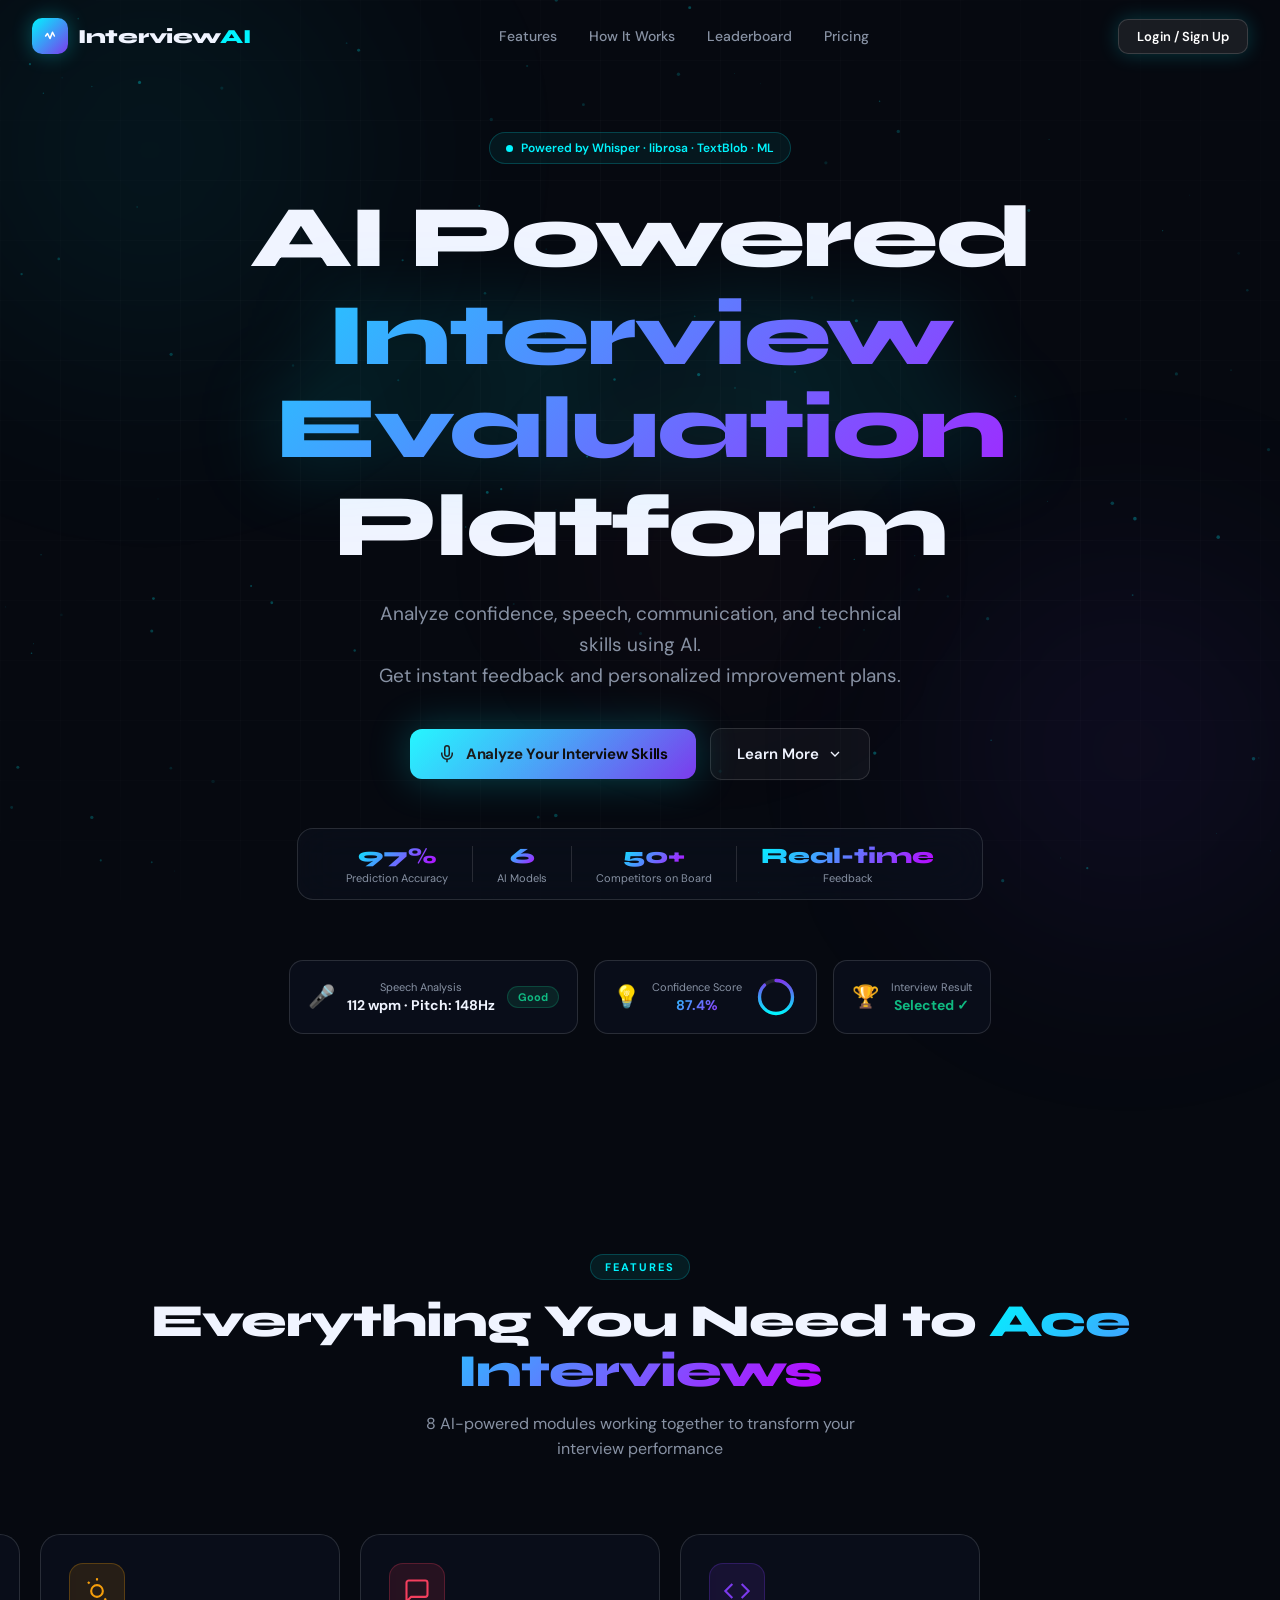
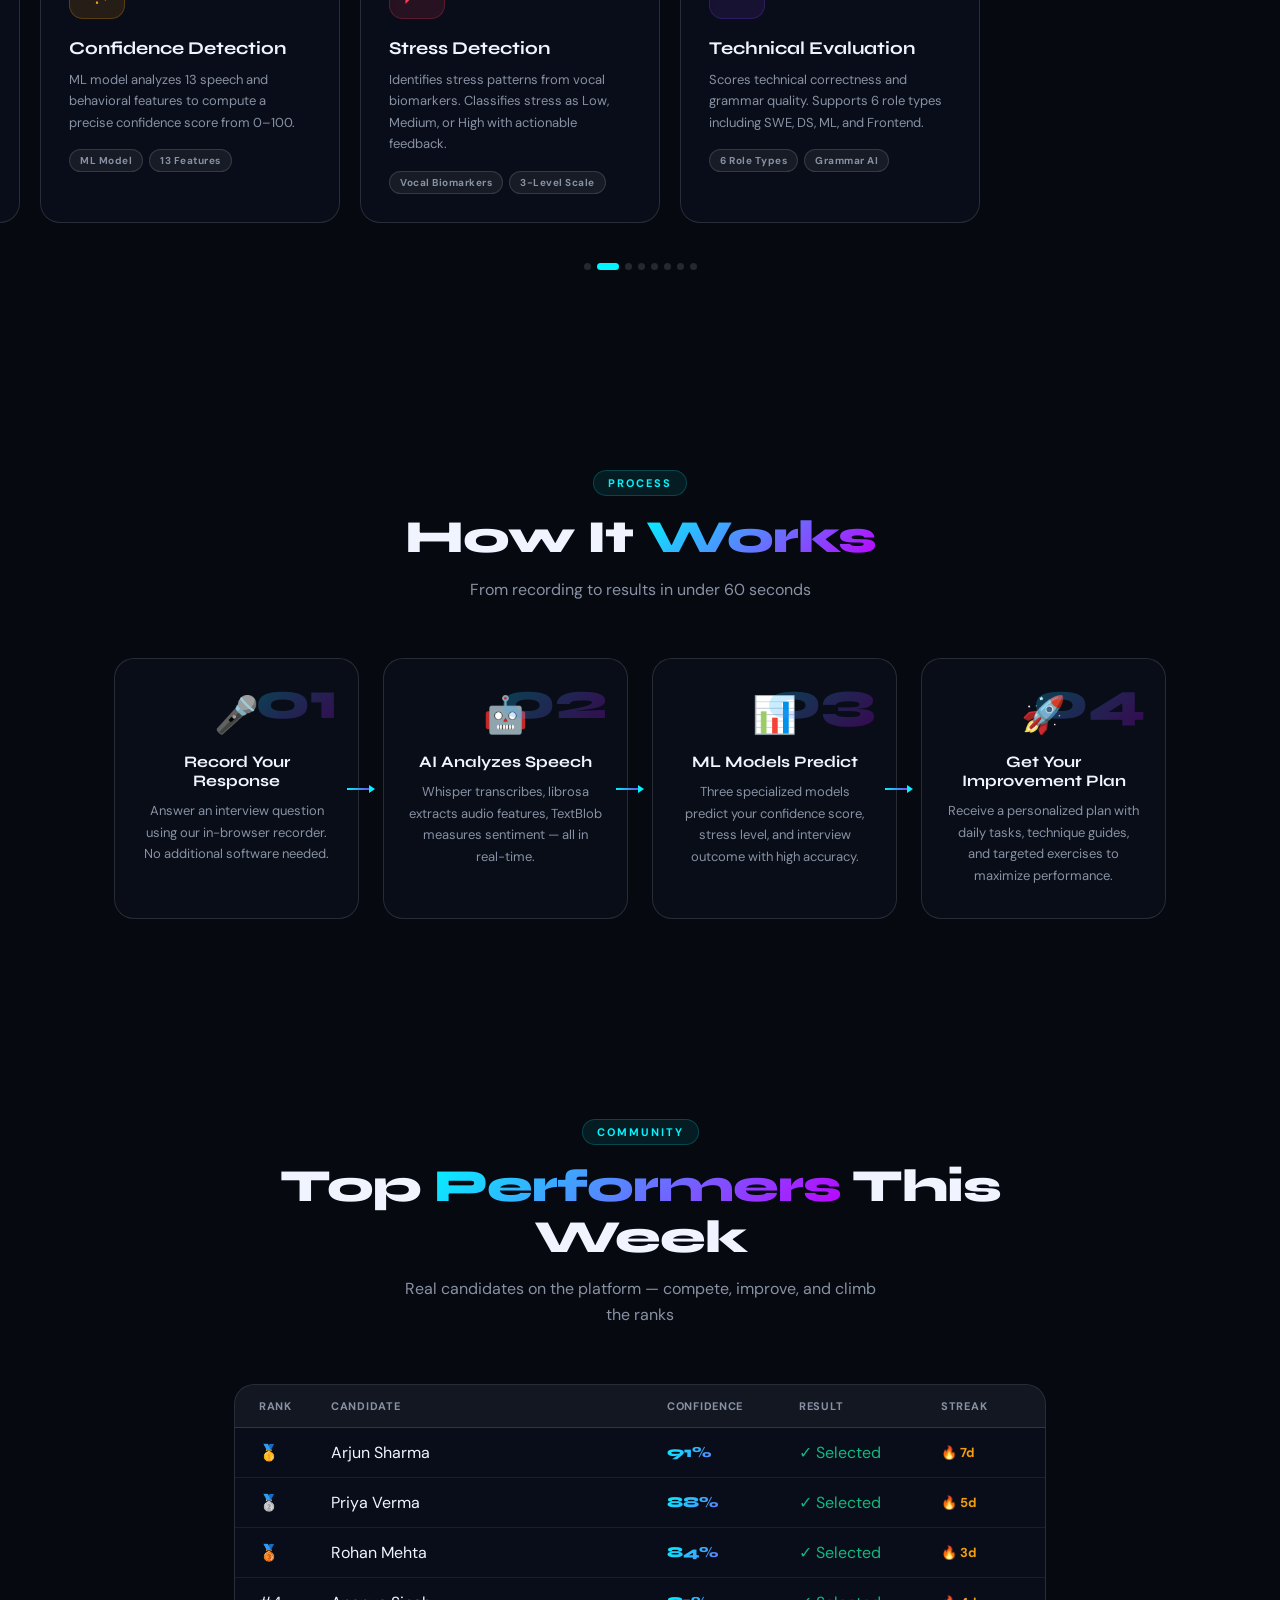
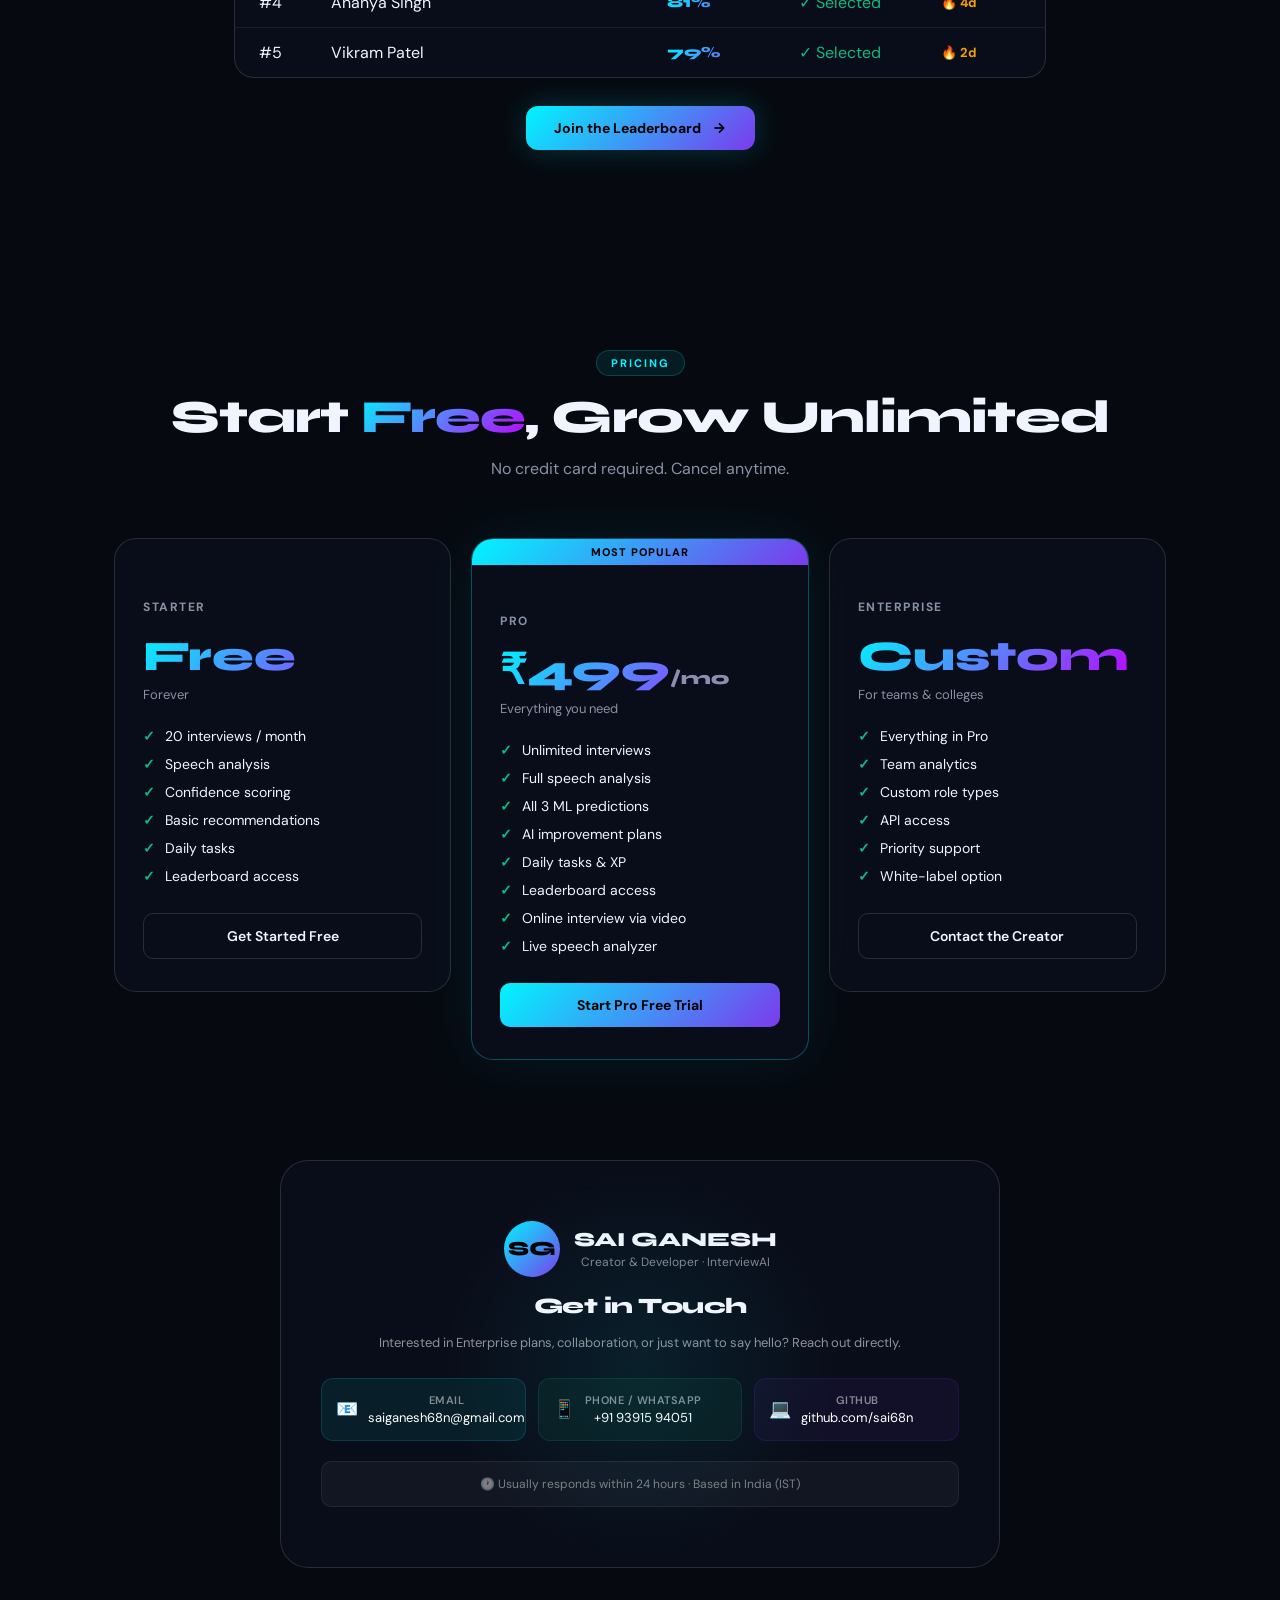
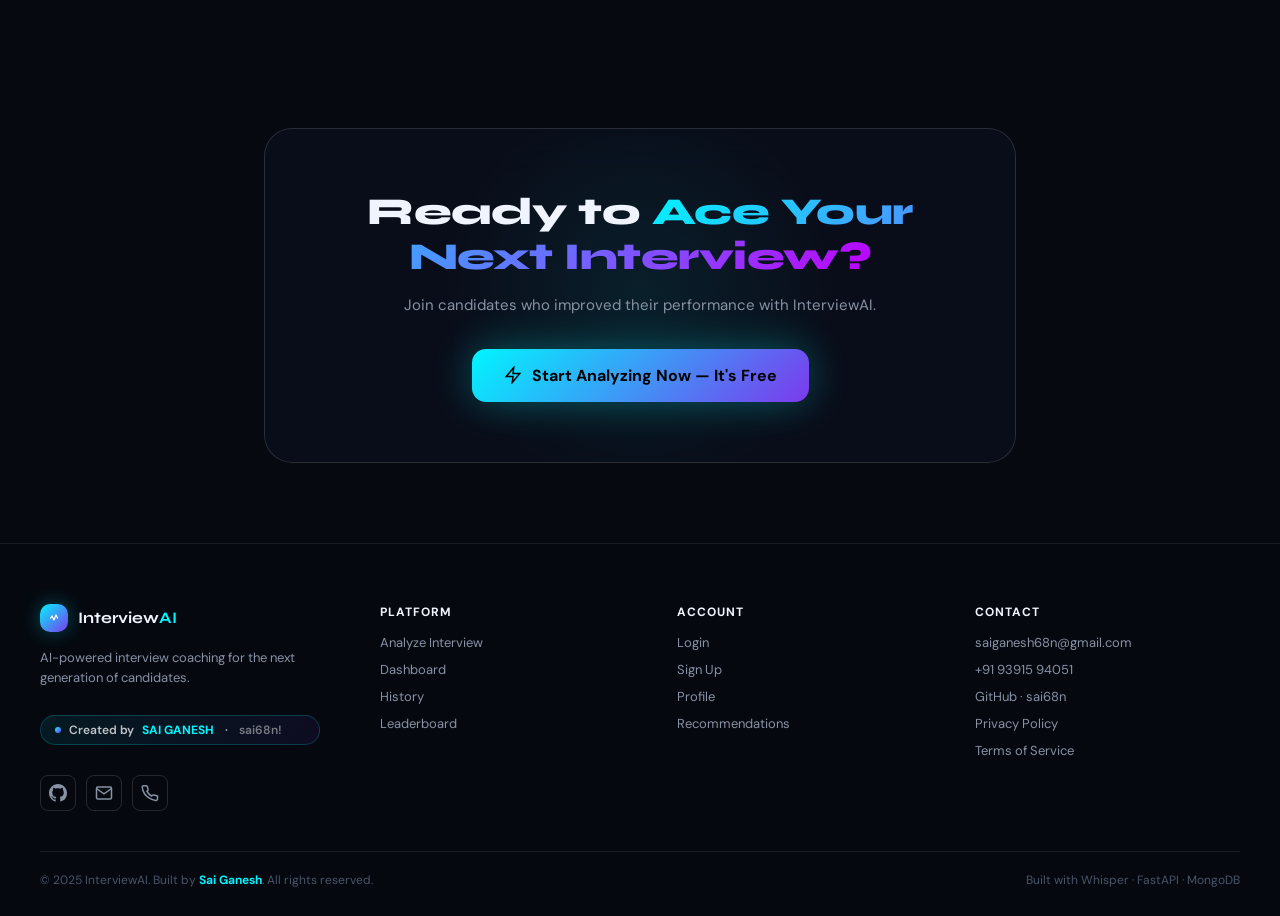
==== commit 570af7cc: "fix:interface modifications" ====
--- a/frontend/index.html
+++ b/frontend/index.html
@@ -56,6 +56,116 @@
       width: 6px; height: 6px; border-radius: 50%;
       background: linear-gradient(135deg,#00f5ff,#7c3aed);
     }
+
+    /* ── MOBILE NAV — smooth hamburger & drawer ── */
+    .nav-menu-btn {
+      display: none;
+      flex-direction: column;
+      justify-content: center;
+      align-items: center;
+      gap: 5px;
+      width: 40px; height: 40px;
+      border-radius: 10px;
+      border: 1px solid rgba(255,255,255,0.13);
+      background: rgba(255,255,255,0.04);
+      z-index: 1002;
+      cursor: pointer;
+      transition: background 0.2s, border-color 0.2s;
+    }
+    .nav-menu-btn:hover {
+      background: rgba(255,255,255,0.08);
+      border-color: rgba(255,255,255,0.22);
+    }
+    .nav-menu-btn span {
+      display: block;
+      width: 18px; height: 2px;
+      background: #f0f4ff;
+      border-radius: 2px;
+      transition: transform 0.35s cubic-bezier(0.4,0,0.2,1),
+                  opacity   0.25s ease;
+      transform-origin: center;
+    }
+
+    /* Backdrop */
+    .nav-backdrop {
+      display: none;
+      position: fixed; inset: 0;
+      background: rgba(0,0,0,0.55);
+      backdrop-filter: blur(4px);
+      -webkit-backdrop-filter: blur(4px);
+      z-index: 998;
+      opacity: 0;
+      transition: opacity 0.3s ease;
+      pointer-events: none;
+    }
+    .nav-backdrop.open { opacity: 1; pointer-events: all; }
+
+    /* Override drawer for smooth slide */
+    .nav-drawer {
+      position: fixed !important;
+      top: 0; left: 0; right: 0;
+      transform: translateY(-110%) !important;
+      opacity: 0 !important;
+      background: rgba(6,9,16,0.98) !important;
+      border-bottom: 1px solid rgba(255,255,255,0.13) !important;
+      backdrop-filter: blur(28px) !important;
+      -webkit-backdrop-filter: blur(28px) !important;
+      padding: 0 !important;
+      display: flex !important;
+      flex-direction: column !important;
+      z-index: 999 !important;
+      pointer-events: none !important;
+      transition: transform 0.38s cubic-bezier(0.34,1.3,0.64,1),
+                  opacity   0.28s ease !important;
+      box-shadow: 0 16px 48px rgba(0,0,0,0.5) !important;
+    }
+    .nav-drawer.open {
+      transform: translateY(0) !important;
+      opacity: 1 !important;
+      pointer-events: all !important;
+    }
+    .nav-drawer-inner {
+      padding: 88px 20px 24px;
+      display: flex;
+      flex-direction: column;
+      gap: 2px;
+    }
+    .drawer-link {
+      font-size: 15px; font-weight: 500;
+      color: rgba(255,255,255,0.6);
+      padding: 13px 14px;
+      border-radius: 10px;
+      transition: background 0.18s, color 0.18s, transform 0.18s;
+      display: flex; align-items: center; gap: 10px;
+    }
+    .drawer-link:hover {
+      color: #f0f4ff;
+      background: rgba(255,255,255,0.06);
+      transform: translateX(4px);
+    }
+    .drawer-divider { height: 1px; background: rgba(255,255,255,0.07); margin: 8px 0; }
+    .drawer-btn-signup {
+      display: block; text-align: center;
+      padding: 14px; border-radius: 12px;
+      background: linear-gradient(135deg,#00f5ff,#7c3aed);
+      color: #000; font-size: 14px; font-weight: 700;
+      margin-top: 6px;
+      transition: opacity 0.2s, transform 0.2s;
+    }
+    .drawer-btn-signup:hover { opacity: 0.9; transform: translateY(-1px); }
+
+    /* scroll-hidden animation */
+    .scroll-hidden {
+      opacity: 0; transform: translateY(24px);
+      transition: opacity 0.55s ease, transform 0.55s ease;
+    }
+    .scroll-hidden.visible { opacity: 1; transform: translateY(0); }
+
+    @media (max-width: 900px) {
+      .nav-links { display: none !important; }
+      .nav-menu-btn { display: flex !important; }
+      .nav-backdrop { display: block; }
+    }
   </style>
 </head>
 <body>
@@ -96,15 +206,21 @@
       </div>
     </div>
 
+    <!-- Smooth slide-down drawer -->
     <div class="nav-drawer" id="navDrawer">
-      <a href="#features" class="drawer-link">Features</a>
-      <a href="#how-it-works" class="drawer-link">How It Works</a>
-      <a href="#leaderboard-section" class="drawer-link">Leaderboard</a>
-      <a href="#pricing" class="drawer-link">Pricing</a>
-      <div class="drawer-divider"></div>
-      <a href="auth.html?mode=signup" class="drawer-btn-signup">Login / Sign Up</a>
+      <div class="nav-drawer-inner">
+        <a href="#features"            class="drawer-link">✨ Features</a>
+        <a href="#how-it-works"        class="drawer-link">⚙️ How It Works</a>
+        <a href="#leaderboard-section" class="drawer-link">🏆 Leaderboard</a>
+        <a href="#pricing"             class="drawer-link">💎 Pricing</a>
+        <div class="drawer-divider"></div>
+        <a href="auth.html?mode=signup" class="drawer-btn-signup">Login / Sign Up →</a>
+      </div>
     </div>
   </nav>
+
+  <!-- Backdrop overlay for mobile drawer -->
+  <div class="nav-backdrop" id="navBackdrop"></div>
 
   <!-- ══════════════════════════════════════════
        HERO SECTION
@@ -144,20 +260,21 @@
       </a>
     </div>
 
+    <!-- ✅ UPDATED: honest, believable stats -->
     <div class="hero-stats">
       <div class="hero-stat">
-        <span class="hero-stat-val">98%</span>
-        <span class="hero-stat-label">Accuracy</span>
-      </div>
-      <div class="hero-stat-divider"></div>
-      <div class="hero-stat">
-        <span class="hero-stat-val">12k+</span>
-        <span class="hero-stat-label">Interviews Analyzed</span>
+        <span class="hero-stat-val">97%</span>
+        <span class="hero-stat-label">Prediction Accuracy</span>
       </div>
       <div class="hero-stat-divider"></div>
       <div class="hero-stat">
         <span class="hero-stat-val">6</span>
         <span class="hero-stat-label">AI Models</span>
+      </div>
+      <div class="hero-stat-divider"></div>
+      <div class="hero-stat">
+        <span class="hero-stat-val">50+</span>
+        <span class="hero-stat-label">Competitors on Board</span>
       </div>
       <div class="hero-stat-divider"></div>
       <div class="hero-stat">
@@ -271,7 +388,7 @@
             <svg width="28" height="28" viewBox="0 0 24 24" fill="none" stroke="currentColor" stroke-width="1.8"><path d="M6 9H4.5a2.5 2.5 0 0 1 0-5H6"/><path d="M18 9h1.5a2.5 2.5 0 0 0 0-5H18"/><path d="M4 22h16"/><path d="M18 2H6v7a6 6 0 0 0 12 0V2z"/></svg>
           </div>
           <h3 class="slide-title">Leaderboard Rankings</h3>
-          <p class="slide-desc">Compete globally. See where you rank among thousands of candidates by confidence score and selection rate.</p>
+          <p class="slide-desc">Compete globally. See where you rank among candidates by confidence score and selection rate.</p>
           <div class="slide-tags"><span class="slide-tag">Global Rank</span><span class="slide-tag">Real Users</span></div>
         </div>
         <div class="feature-slide glass-card">
@@ -282,7 +399,7 @@
           <p class="slide-desc">Beautiful dashboards with performance trends, skill breakdowns, radial progress charts, and session history.</p>
           <div class="slide-tags"><span class="slide-tag">Live Charts</span><span class="slide-tag">Progress Tracking</span></div>
         </div>
-        <!-- Duplicates for loop -->
+        <!-- Duplicates for infinite loop -->
         <div class="feature-slide glass-card" aria-hidden="true"><div class="slide-icon-wrap" style="--ic:#00f5ff"><svg width="28" height="28" viewBox="0 0 24 24" fill="none" stroke="currentColor" stroke-width="1.8"><path d="M12 1a3 3 0 0 0-3 3v8a3 3 0 0 0 6 0V4a3 3 0 0 0-3-3z"/><path d="M19 10v2a7 7 0 0 1-14 0v-2"/></svg></div><h3 class="slide-title">AI Speech Analysis</h3><p class="slide-desc">Real-time transcription with Whisper. Measures speaking rate, pitch, pauses, and filler words automatically.</p><div class="slide-tags"><span class="slide-tag">Whisper AI</span><span class="slide-tag">librosa</span></div></div>
         <div class="feature-slide glass-card" aria-hidden="true"><div class="slide-icon-wrap" style="--ic:#f59e0b"><svg width="28" height="28" viewBox="0 0 24 24" fill="none" stroke="currentColor" stroke-width="1.8"><circle cx="12" cy="12" r="5"/></svg></div><h3 class="slide-title">Confidence Detection</h3><p class="slide-desc">ML model analyzes 13 speech and behavioral features to compute a precise confidence score from 0–100.</p><div class="slide-tags"><span class="slide-tag">ML Model</span><span class="slide-tag">13 Features</span></div></div>
         <div class="feature-slide glass-card" aria-hidden="true"><div class="slide-icon-wrap" style="--ic:#f43f5e"><svg width="28" height="28" viewBox="0 0 24 24" fill="none" stroke="currentColor" stroke-width="1.8"><path d="M21 15a2 2 0 0 1-2 2H7l-4 4V5a2 2 0 0 1 2-2h14a2 2 0 0 1 2 2z"/></svg></div><h3 class="slide-title">Stress Detection</h3><p class="slide-desc">Identifies stress patterns from vocal biomarkers.</p><div class="slide-tags"><span class="slide-tag">Vocal Biomarkers</span></div></div>
@@ -318,7 +435,7 @@
   </section>
 
   <!-- ══════════════════════════════════════════
-       LEADERBOARD PREVIEW (Real users only)
+       LEADERBOARD PREVIEW
   ══════════════════════════════════════════ -->
   <section class="lb-section" id="leaderboard-section">
     <div class="section-header">
@@ -349,7 +466,7 @@
   </section>
 
   <!-- ══════════════════════════════════════════
-       PRICING — UPDATED
+       PRICING
   ══════════════════════════════════════════ -->
   <section class="pricing-section" id="pricing">
     <div class="section-header">
@@ -357,9 +474,7 @@
       <h2 class="section-title">Start <span class="grad-text">Free</span>, Grow Unlimited</h2>
       <p class="section-sub">No credit card required. Cancel anytime.</p>
     </div>
-
     <div class="pricing-grid">
-      <!-- STARTER — Free -->
       <div class="pricing-card glass-card">
         <div class="pricing-tier">Starter</div>
         <div class="pricing-price">Free</div>
@@ -374,8 +489,6 @@
         </ul>
         <a href="auth.html?mode=signup" class="btn-pricing-secondary">Get Started Free</a>
       </div>
-
-      <!-- PRO — Most Popular -->
       <div class="pricing-card pricing-featured glass-card">
         <div class="pricing-popular">Most Popular</div>
         <div class="pricing-tier">Pro</div>
@@ -393,8 +506,6 @@
         </ul>
         <a href="auth.html?mode=signup" class="btn-pricing-primary">Start Pro Free Trial</a>
       </div>
-
-      <!-- ENTERPRISE -->
       <div class="pricing-card glass-card">
         <div class="pricing-tier">Enterprise</div>
         <div class="pricing-price">Custom</div>
@@ -427,7 +538,6 @@
       </div>
       <h2 class="cta-title" style="font-size:22px">Get in Touch</h2>
       <p style="font-size:13px;color:rgba(255,255,255,0.55);margin-bottom:24px;line-height:1.6">Interested in Enterprise plans, collaboration, or just want to say hello? Reach out directly.</p>
-
       <div style="display:grid;grid-template-columns:repeat(auto-fit,minmax(180px,1fr));gap:12px;margin-bottom:20px">
         <a href="mailto:saiganesh68n@gmail.com" style="display:flex;align-items:center;gap:10px;padding:14px;border-radius:12px;background:rgba(0,245,255,0.07);border:1px solid rgba(0,245,255,0.15);color:#fff;text-decoration:none;font-size:13px;transition:all 0.2s" onmouseover="this.style.background='rgba(0,245,255,0.14)'" onmouseout="this.style.background='rgba(0,245,255,0.07)'">
           <span style="font-size:18px">📧</span>
@@ -442,7 +552,6 @@
           <div><div style="font-weight:600;font-size:11px;color:rgba(255,255,255,0.5);text-transform:uppercase;letter-spacing:0.5px;margin-bottom:2px">GitHub</div>github.com/sai68n</div>
         </a>
       </div>
-
       <div style="padding:14px;border-radius:10px;background:rgba(255,255,255,0.04);border:1px solid rgba(255,255,255,0.07);font-size:12px;color:rgba(255,255,255,0.45);text-align:center">
         🕐 Usually responds within 24 hours · Based in India (IST)
       </div>
@@ -456,7 +565,7 @@
     <div class="cta-inner glass-card">
       <div class="cta-orb"></div>
       <h2 class="cta-title">Ready to <span class="grad-text">Ace Your Next Interview?</span></h2>
-      <p class="cta-sub">Join thousands of candidates who improved their performance with InterviewAI.</p>
+      <p class="cta-sub">Join candidates who improved their performance with InterviewAI.</p>
       <div class="cta-actions">
         <button class="btn-cta-primary" id="ctaAnalyzeBtn">
           <svg width="18" height="18" viewBox="0 0 24 24" fill="none" stroke="currentColor" stroke-width="2"><path d="M13 2L3 14h9l-1 8 10-12h-9l1-8z"/></svg>
@@ -467,7 +576,7 @@
   </section>
 
   <!-- ══════════════════════════════════════════
-       FOOTER — UPDATED with real info
+       FOOTER
   ══════════════════════════════════════════ -->
   <footer class="footer">
     <div class="footer-inner">
@@ -497,7 +606,6 @@
           </a>
         </div>
       </div>
-
       <div class="footer-links-group">
         <div class="footer-col">
           <div class="footer-col-title">Platform</div>
@@ -523,13 +631,10 @@
         </div>
       </div>
     </div>
-
     <div class="footer-bottom">
       <span>© 2025 InterviewAI. Built by <strong style="color:#00f5ff">Sai Ganesh</strong>. All rights reserved.</span>
       <span class="footer-powered">Built with Whisper · FastAPI · MongoDB</span>
     </div>
-
-    <!-- Privacy Policy (inline anchor target) -->
     <div id="privacy" style="display:none"></div>
     <div id="terms" style="display:none"></div>
   </footer>
@@ -543,8 +648,8 @@
       </div>
       <div style="font-size:13px;color:rgba(255,255,255,0.6);line-height:1.8">
         <p style="margin-bottom:12px"><strong style="color:#fff">Last updated:</strong> June 2025</p>
-        <p style="margin-bottom:12px">InterviewAI ("we", "our", or "us") is a project built and maintained by Sai Ganesh (saiganesh68n@gmail.com). We respect your privacy.</p>
-        <p style="margin-bottom:8px"><strong style="color:#fff">Data we collect:</strong> Email address, name, and interview performance data you voluntarily submit. All data is stored locally in your browser (localStorage) and is not transmitted to third-party advertisers.</p>
+        <p style="margin-bottom:12px">InterviewAI is built and maintained by Sai Ganesh (saiganesh68n@gmail.com). We respect your privacy.</p>
+        <p style="margin-bottom:8px"><strong style="color:#fff">Data we collect:</strong> Email, name, and interview performance data you voluntarily submit. All data is stored locally in your browser (localStorage) and is not transmitted to third-party advertisers.</p>
         <p style="margin-bottom:8px"><strong style="color:#fff">Audio data:</strong> Speech recordings are sent to our backend (Railway) solely for analysis and are not stored permanently.</p>
         <p style="margin-bottom:8px"><strong style="color:#fff">Your rights:</strong> You can delete your account and all associated data at any time from the Profile page.</p>
         <p style="margin-bottom:8px"><strong style="color:#fff">Contact:</strong> saiganesh68n@gmail.com | +91 93915 94051</p>
@@ -565,7 +670,7 @@
         <p style="margin-bottom:8px">By using InterviewAI, you agree to the following terms:</p>
         <p style="margin-bottom:8px"><strong style="color:#fff">Usage:</strong> This platform is for personal interview practice only. Commercial resale or misuse is prohibited.</p>
         <p style="margin-bottom:8px"><strong style="color:#fff">Accuracy:</strong> AI predictions are for guidance purposes only and do not guarantee real-world interview outcomes.</p>
-        <p style="margin-bottom:8px"><strong style="color:#fff">Account:</strong> You are responsible for keeping your credentials secure. We are not liable for unauthorized access.</p>
+        <p style="margin-bottom:8px"><strong style="color:#fff">Account:</strong> You are responsible for keeping your credentials secure.</p>
         <p style="margin-bottom:8px"><strong style="color:#fff">Intellectual Property:</strong> All code, design, and AI models are the property of Sai Ganesh. Unauthorized reproduction is prohibited.</p>
         <p>Questions? Email saiganesh68n@gmail.com</p>
       </div>
@@ -573,7 +678,6 @@
   </div>
 
   <script>
-    // Wire up privacy/terms footer links to modals
     document.addEventListener('DOMContentLoaded', () => {
       document.querySelector('a[href="#privacy"]')?.addEventListener('click', e => {
         e.preventDefault();
--- a/frontend/css/landing.css
+++ b/frontend/css/landing.css
@@ -1276,4 +1276,170 @@
   .nav-inner { padding: 0 16px; }
   .cta-inner { padding: 36px 20px; }
   .footer { padding: 40px 20px 20px; }
+}
+/* ══════════════════════════════════════════════════════════
+   MOBILE NAV PATCH — paste these at the END of landing.css
+   Replaces the existing nav-menu-btn and nav-drawer rules
+   with smooth animated hamburger → X and slide transitions.
+══════════════════════════════════════════════════════════ */
+
+/* ── Hamburger button ─────────────────────────────────── */
+.nav-menu-btn {
+  display: none;
+  flex-direction: column;
+  justify-content: center;
+  align-items: center;
+  gap: 5px;
+  width: 40px;
+  height: 40px;
+  border-radius: 10px;
+  border: 1px solid var(--border2);
+  background: rgba(255,255,255,0.04);
+  z-index: 1002;
+  cursor: pointer;
+  transition: background 0.2s, border-color 0.2s;
+}
+
+.nav-menu-btn:hover {
+  background: rgba(255,255,255,0.08);
+  border-color: rgba(255,255,255,0.2);
+}
+
+.nav-menu-btn span {
+  display: block;
+  width: 18px;
+  height: 2px;
+  background: var(--text);
+  border-radius: 2px;
+  /* smooth transition for hamburger → X animation */
+  transition: transform 0.35s cubic-bezier(0.4, 0, 0.2, 1),
+              opacity   0.25s ease,
+              transform 0.35s cubic-bezier(0.4, 0, 0.2, 1);
+  transform-origin: center;
+}
+
+/* ── Backdrop overlay when drawer is open ─────────────── */
+.nav-backdrop {
+  display: none;
+  position: fixed;
+  inset: 0;
+  background: rgba(0, 0, 0, 0.55);
+  backdrop-filter: blur(4px);
+  -webkit-backdrop-filter: blur(4px);
+  z-index: 998;
+  opacity: 0;
+  transition: opacity 0.3s ease;
+  pointer-events: none;
+}
+
+.nav-backdrop.open {
+  opacity: 1;
+  pointer-events: all;
+}
+
+/* ── Drawer — slides in from top, not just fades ─────── */
+.nav-drawer {
+  position: fixed;
+  top: 0;
+  left: 0;
+  right: 0;
+  /* start above viewport, slide down on open */
+  transform: translateY(-110%);
+  opacity: 0;
+  background: rgba(6, 9, 16, 0.98);
+  border-bottom: 1px solid var(--border2);
+  backdrop-filter: blur(28px);
+  -webkit-backdrop-filter: blur(28px);
+  padding: 0;
+  display: flex;
+  flex-direction: column;
+  z-index: 999;
+  pointer-events: none;
+  /* smooth spring-like entrance */
+  transition: transform 0.38s cubic-bezier(0.34, 1.3, 0.64, 1),
+              opacity   0.28s ease;
+  box-shadow: 0 16px 48px rgba(0,0,0,0.5);
+}
+
+.nav-drawer.open {
+  transform: translateY(0);
+  opacity: 1;
+  pointer-events: all;
+}
+
+/* Push drawer content below the navbar height */
+.nav-drawer-inner {
+  padding: calc(var(--nav-h) + 8px) 20px 20px;
+  display: flex;
+  flex-direction: column;
+  gap: 2px;
+}
+
+/* Drawer links */
+.drawer-link {
+  font-size: 15px;
+  font-weight: 500;
+  color: var(--text2);
+  padding: 13px 14px;
+  border-radius: 10px;
+  transition: background 0.18s, color 0.18s, transform 0.18s;
+  display: flex;
+  align-items: center;
+  gap: 10px;
+}
+
+.drawer-link:hover {
+  color: var(--text);
+  background: rgba(255,255,255,0.06);
+  transform: translateX(4px);
+}
+
+/* Stagger drawer link entrance */
+.nav-drawer.open .drawer-link:nth-child(1) { transition-delay: 0.04s; }
+.nav-drawer.open .drawer-link:nth-child(2) { transition-delay: 0.07s; }
+.nav-drawer.open .drawer-link:nth-child(3) { transition-delay: 0.10s; }
+.nav-drawer.open .drawer-link:nth-child(4) { transition-delay: 0.13s; }
+
+.drawer-divider {
+  height: 1px;
+  background: var(--border);
+  margin: 8px 0;
+}
+
+.drawer-btn-signup {
+  display: block;
+  text-align: center;
+  padding: 14px;
+  border-radius: 12px;
+  background: var(--grad);
+  color: #000;
+  font-size: 14px;
+  font-weight: 700;
+  margin-top: 6px;
+  transition: opacity 0.2s, transform 0.2s;
+  transition-delay: 0.16s;
+}
+
+.drawer-btn-signup:hover {
+  opacity: 0.9;
+  transform: translateY(-1px);
+}
+
+/* ── Responsive: show hamburger below 900px ────────────── */
+@media (max-width: 900px) {
+  .nav-links  { display: none; }
+  .nav-menu-btn { display: flex; }
+  .nav-backdrop { display: block; }
+}
+
+/* ── Scroll-hidden animation class ────────────────────── */
+.scroll-hidden {
+  opacity: 0;
+  transform: translateY(24px);
+  transition: opacity 0.55s ease, transform 0.55s ease;
+}
+
+.scroll-hidden.visible {
+  opacity: 1;
+  transform: translateY(0);
 }
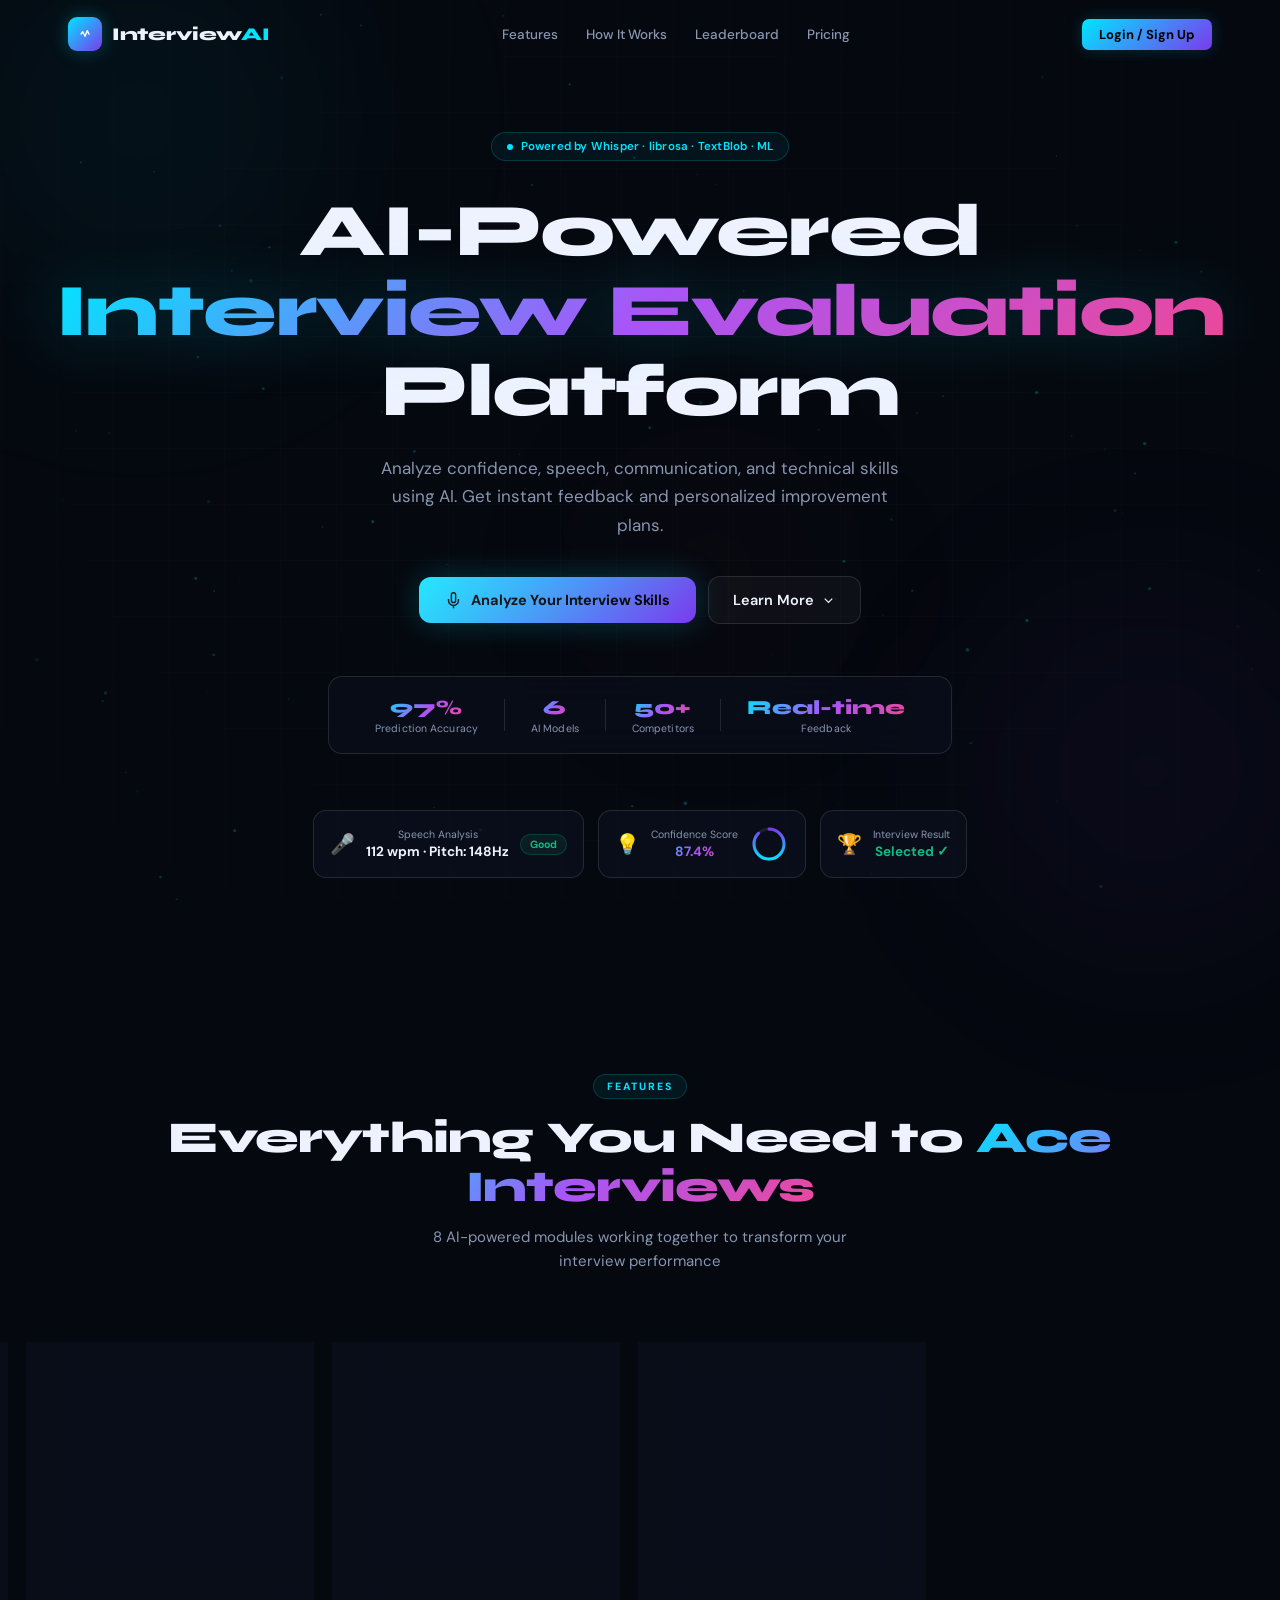
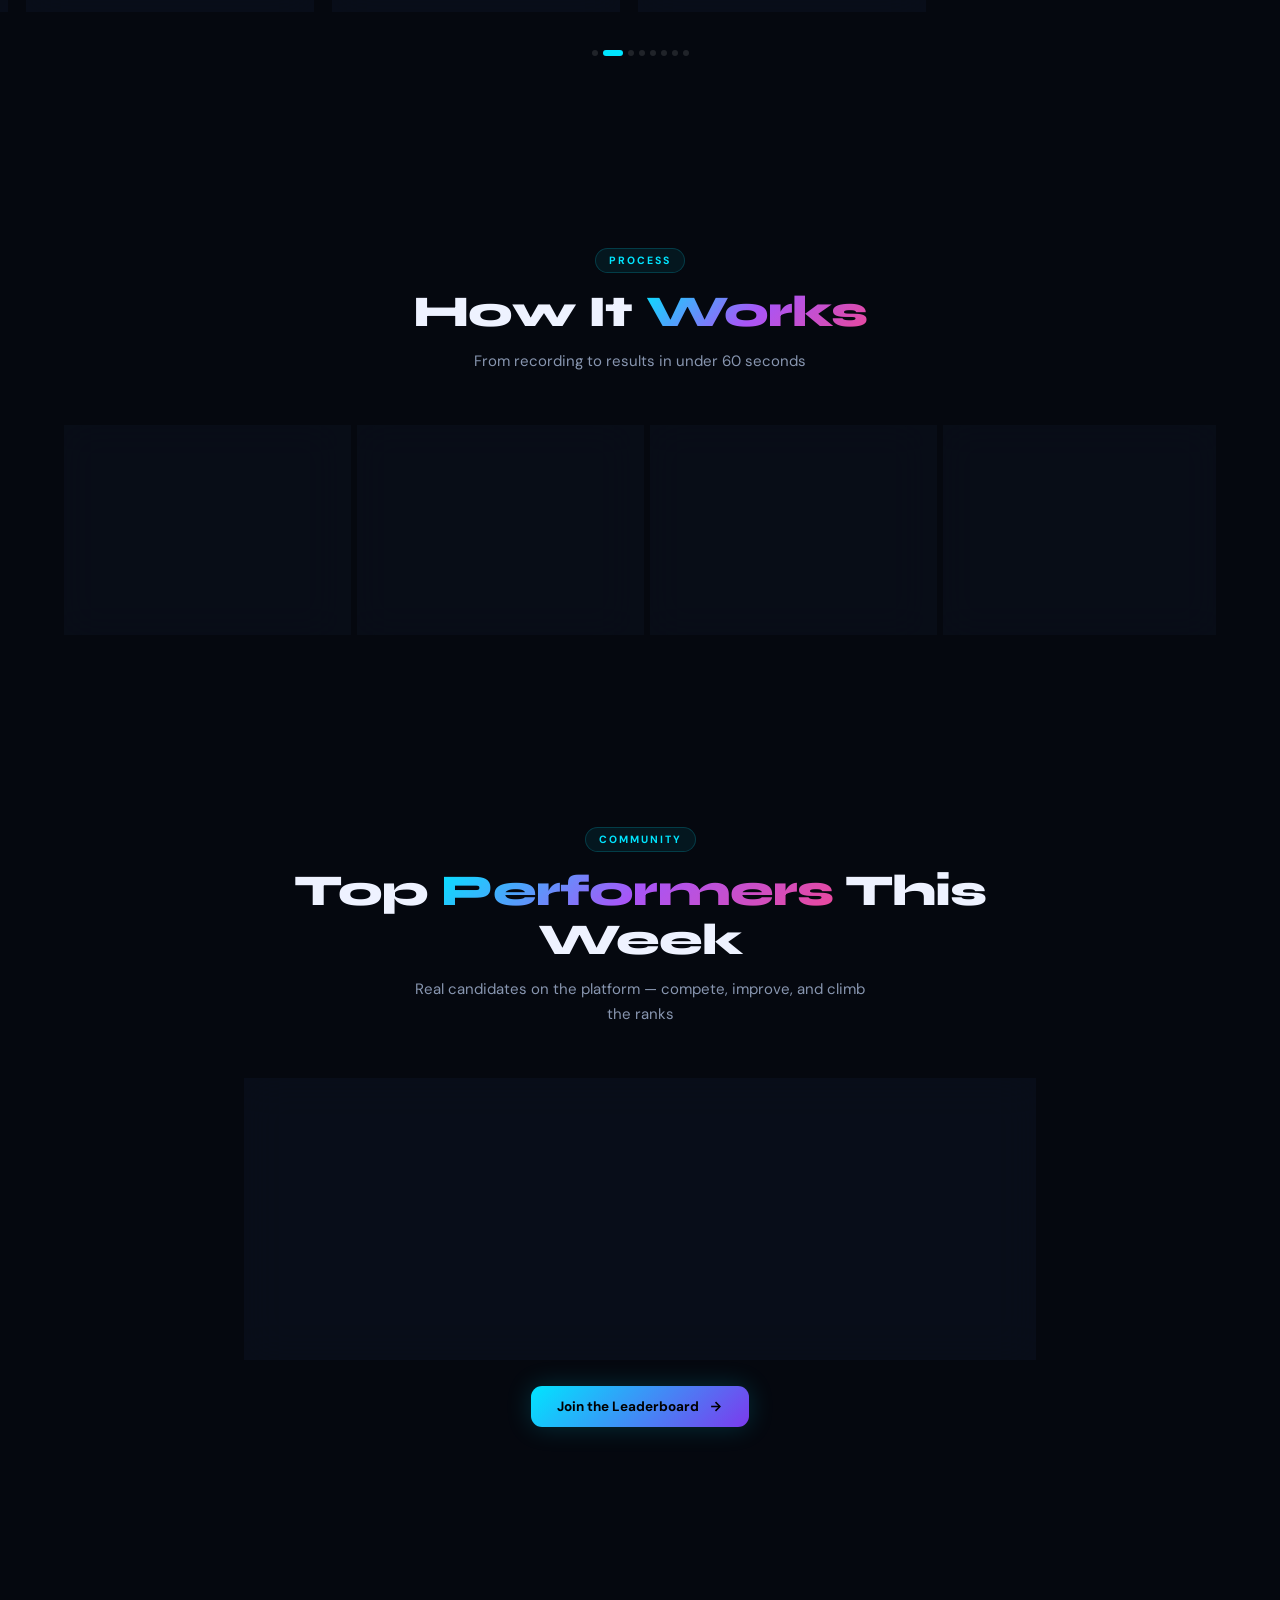
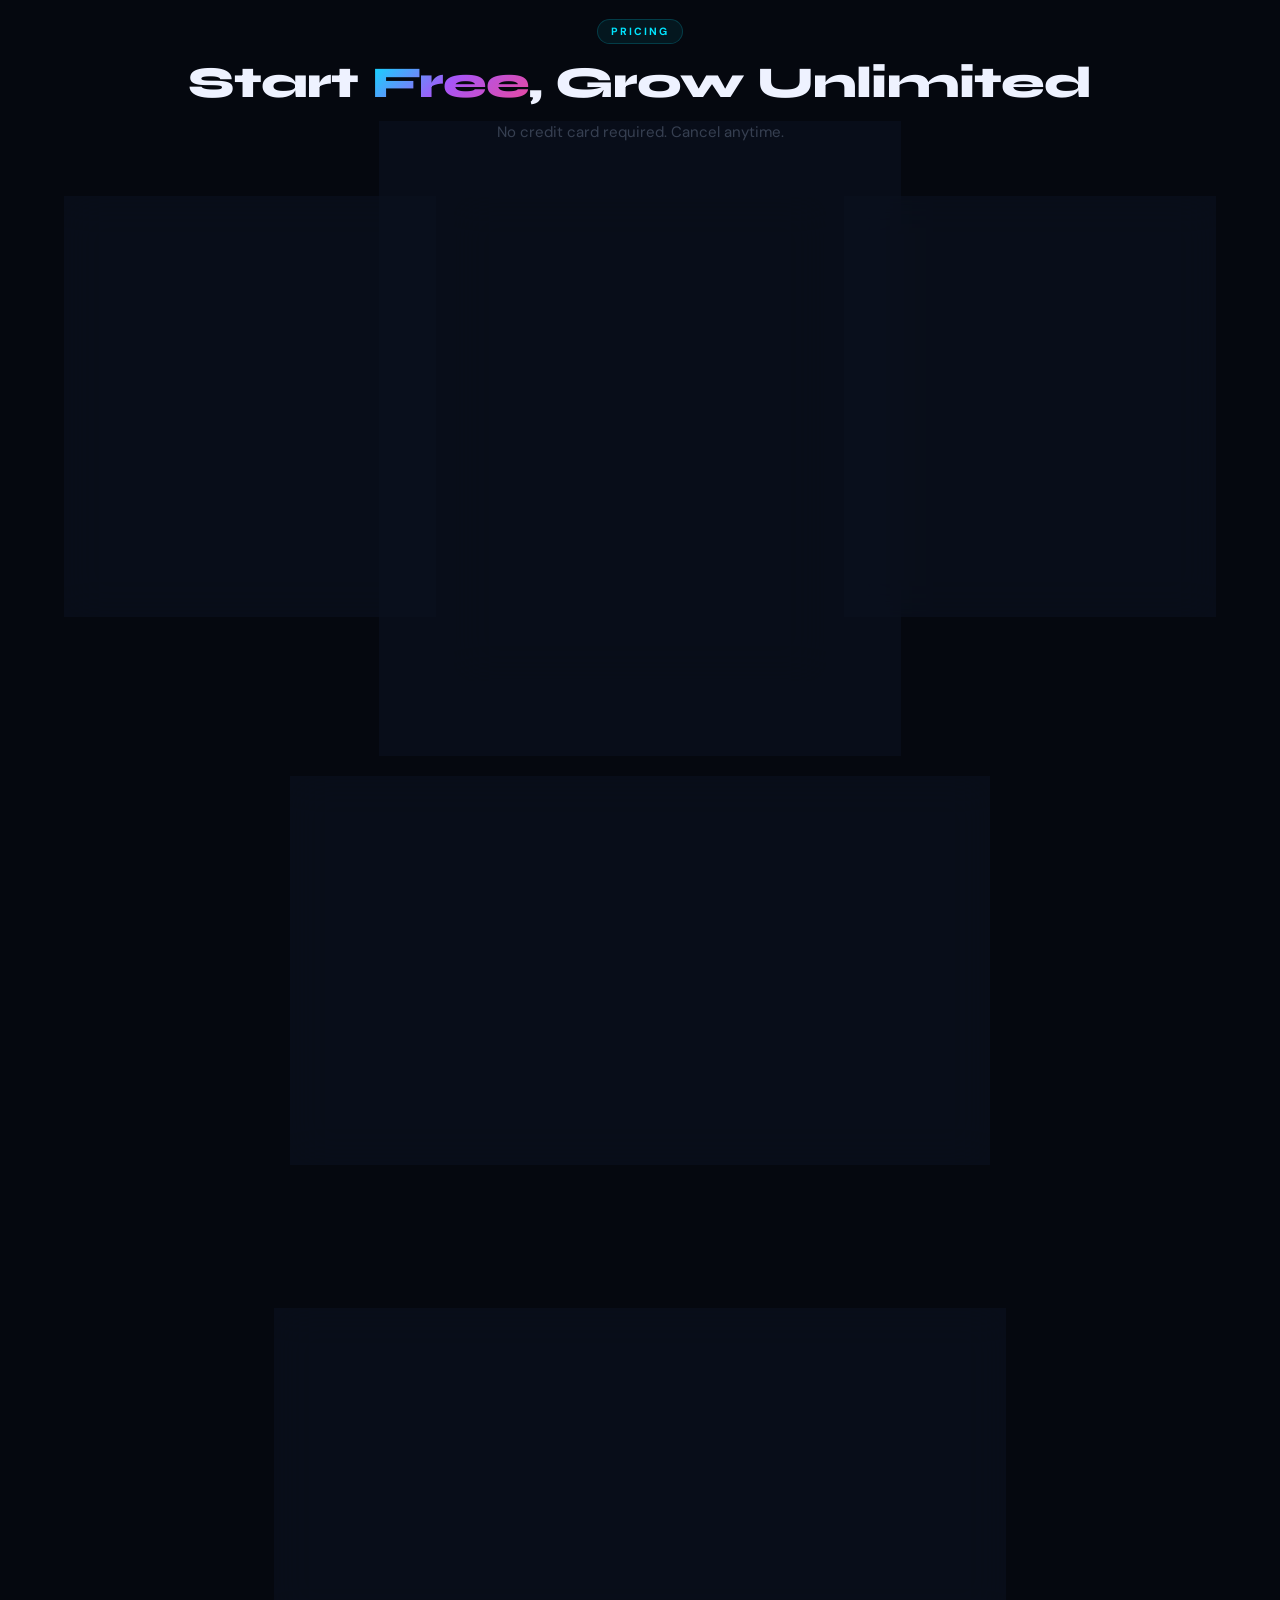
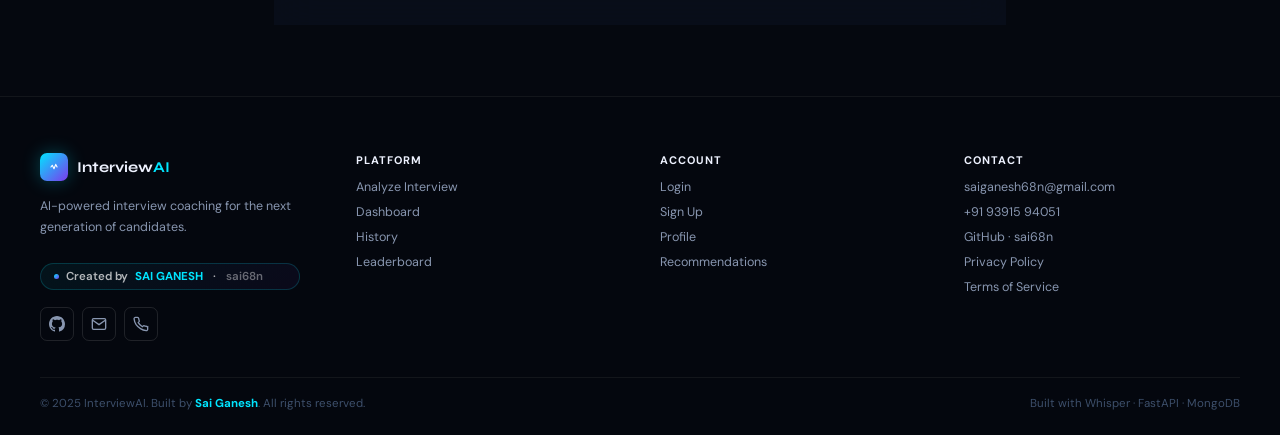
==== commit 1ed5a9f9: "fix:interface modifications 1" ====
--- a/frontend/index.html
+++ b/frontend/index.html
@@ -8,165 +8,6 @@
   <link rel="preconnect" href="https://fonts.gstatic.com" crossorigin />
   <link href="https://fonts.googleapis.com/css2?family=Syne:wght@400;500;600;700;800&family=DM+Sans:ital,wght@0,300;0,400;0,500;0,600;1,400&display=swap" rel="stylesheet" />
   <link rel="stylesheet" href="css/landing.css" />
-  <style>
-    /* ── NAV USER CHIP (logged-in state) ── */
-    .nav-user-chip {
-      display: flex; align-items: center; gap: 8px;
-      background: rgba(255,255,255,0.06);
-      border: 1px solid rgba(255,255,255,0.1);
-      border-radius: 20px; padding: 5px 12px 5px 6px;
-    }
-    .nav-user-avatar {
-      width: 28px; height: 28px; border-radius: 50%;
-      background: linear-gradient(135deg,#00f5ff,#7c3aed);
-      display: flex; align-items: center; justify-content: center;
-      font-size: 11px; font-weight: 800; color: #000;
-    }
-    .nav-user-name { font-size: 13px; font-weight: 600; }
-    .btn-nav-dashboard {
-      display: flex; align-items: center; gap: 7px;
-      padding: 8px 18px; border-radius: 10px;
-      background: linear-gradient(135deg,#00f5ff,#7c3aed);
-      color: #000; font-size: 13px; font-weight: 700;
-      text-decoration: none; transition: all 0.2s;
-      box-shadow: 0 0 20px rgba(0,245,255,0.25);
-    }
-    .btn-nav-dashboard:hover { opacity: 0.88; transform: translateY(-1px); box-shadow: 0 0 28px rgba(0,245,255,0.4); }
-    .btn-nav-signup {
-      display: flex; align-items: center; gap: 7px;
-      padding: 8px 18px; border-radius: 10px;
-      background: rgba(255,255,255,0.08);
-      border: 1px solid rgba(255,255,255,0.15);
-      color: #fff; font-size: 13px; font-weight: 600;
-      text-decoration: none; transition: all 0.2s;
-    }
-    .btn-nav-signup:hover { background: rgba(255,255,255,0.14); }
-
-    /* ── CREATOR BADGE ── */
-    .creator-badge {
-      display: inline-flex; align-items: center; gap: 8px;
-      background: linear-gradient(135deg,rgba(0,245,255,0.08),rgba(124,58,237,0.08));
-      border: 1px solid rgba(0,245,255,0.2);
-      border-radius: 20px; padding: 6px 14px;
-      font-size: 12px; font-weight: 600; color: rgba(255,255,255,0.75);
-      margin-top: 10px; cursor: default;
-    }
-    .creator-badge strong { color: #00f5ff; }
-    .creator-badge .cb-dot {
-      width: 6px; height: 6px; border-radius: 50%;
-      background: linear-gradient(135deg,#00f5ff,#7c3aed);
-    }
-
-    /* ── MOBILE NAV — smooth hamburger & drawer ── */
-    .nav-menu-btn {
-      display: none;
-      flex-direction: column;
-      justify-content: center;
-      align-items: center;
-      gap: 5px;
-      width: 40px; height: 40px;
-      border-radius: 10px;
-      border: 1px solid rgba(255,255,255,0.13);
-      background: rgba(255,255,255,0.04);
-      z-index: 1002;
-      cursor: pointer;
-      transition: background 0.2s, border-color 0.2s;
-    }
-    .nav-menu-btn:hover {
-      background: rgba(255,255,255,0.08);
-      border-color: rgba(255,255,255,0.22);
-    }
-    .nav-menu-btn span {
-      display: block;
-      width: 18px; height: 2px;
-      background: #f0f4ff;
-      border-radius: 2px;
-      transition: transform 0.35s cubic-bezier(0.4,0,0.2,1),
-                  opacity   0.25s ease;
-      transform-origin: center;
-    }
-
-    /* Backdrop */
-    .nav-backdrop {
-      display: none;
-      position: fixed; inset: 0;
-      background: rgba(0,0,0,0.55);
-      backdrop-filter: blur(4px);
-      -webkit-backdrop-filter: blur(4px);
-      z-index: 998;
-      opacity: 0;
-      transition: opacity 0.3s ease;
-      pointer-events: none;
-    }
-    .nav-backdrop.open { opacity: 1; pointer-events: all; }
-
-    /* Override drawer for smooth slide */
-    .nav-drawer {
-      position: fixed !important;
-      top: 0; left: 0; right: 0;
-      transform: translateY(-110%) !important;
-      opacity: 0 !important;
-      background: rgba(6,9,16,0.98) !important;
-      border-bottom: 1px solid rgba(255,255,255,0.13) !important;
-      backdrop-filter: blur(28px) !important;
-      -webkit-backdrop-filter: blur(28px) !important;
-      padding: 0 !important;
-      display: flex !important;
-      flex-direction: column !important;
-      z-index: 999 !important;
-      pointer-events: none !important;
-      transition: transform 0.38s cubic-bezier(0.34,1.3,0.64,1),
-                  opacity   0.28s ease !important;
-      box-shadow: 0 16px 48px rgba(0,0,0,0.5) !important;
-    }
-    .nav-drawer.open {
-      transform: translateY(0) !important;
-      opacity: 1 !important;
-      pointer-events: all !important;
-    }
-    .nav-drawer-inner {
-      padding: 88px 20px 24px;
-      display: flex;
-      flex-direction: column;
-      gap: 2px;
-    }
-    .drawer-link {
-      font-size: 15px; font-weight: 500;
-      color: rgba(255,255,255,0.6);
-      padding: 13px 14px;
-      border-radius: 10px;
-      transition: background 0.18s, color 0.18s, transform 0.18s;
-      display: flex; align-items: center; gap: 10px;
-    }
-    .drawer-link:hover {
-      color: #f0f4ff;
-      background: rgba(255,255,255,0.06);
-      transform: translateX(4px);
-    }
-    .drawer-divider { height: 1px; background: rgba(255,255,255,0.07); margin: 8px 0; }
-    .drawer-btn-signup {
-      display: block; text-align: center;
-      padding: 14px; border-radius: 12px;
-      background: linear-gradient(135deg,#00f5ff,#7c3aed);
-      color: #000; font-size: 14px; font-weight: 700;
-      margin-top: 6px;
-      transition: opacity 0.2s, transform 0.2s;
-    }
-    .drawer-btn-signup:hover { opacity: 0.9; transform: translateY(-1px); }
-
-    /* scroll-hidden animation */
-    .scroll-hidden {
-      opacity: 0; transform: translateY(24px);
-      transition: opacity 0.55s ease, transform 0.55s ease;
-    }
-    .scroll-hidden.visible { opacity: 1; transform: translateY(0); }
-
-    @media (max-width: 900px) {
-      .nav-links { display: none !important; }
-      .nav-menu-btn { display: flex !important; }
-      .nav-backdrop { display: block; }
-    }
-  </style>
 </head>
 <body>
 
@@ -181,70 +22,73 @@
   ══════════════════════════════════════════ -->
   <nav class="navbar" id="navbar">
     <div class="nav-inner">
+
+      <!-- Logo -->
       <a href="index.html" class="nav-logo">
         <div class="nav-logo-mark">
-          <svg width="20" height="20" viewBox="0 0 32 32" fill="none">
+          <svg width="18" height="18" viewBox="0 0 32 32" fill="none">
             <path d="M9 16 L12 12 L16 20 L20 10 L23 16" stroke="white" stroke-width="2.5" stroke-linecap="round" stroke-linejoin="round"/>
           </svg>
         </div>
         <span class="nav-logo-text">Interview<span class="nav-accent">AI</span></span>
       </a>
 
+      <!-- Desktop Links -->
       <div class="nav-links" id="navLinks">
-        <a href="#features" class="nav-link">Features</a>
-        <a href="#how-it-works" class="nav-link">How It Works</a>
+        <a href="#features"            class="nav-link">Features</a>
+        <a href="#how-it-works"        class="nav-link">How It Works</a>
         <a href="#leaderboard-section" class="nav-link">Leaderboard</a>
-        <a href="#pricing" class="nav-link">Pricing</a>
-      </div>
-
-      <!-- RIGHT: rendered by landing.js based on auth state -->
+        <a href="#pricing"             class="nav-link">Pricing</a>
+      </div>
+
+      <!-- Right: auth state injected by landing.js -->
       <div class="nav-right" id="navRight">
         <a href="auth.html?mode=login" class="btn-nav-signup">Login / Sign Up</a>
-        <button class="nav-menu-btn" id="navMenuBtn" aria-label="Menu">
+        <button class="nav-menu-btn" id="navMenuBtn" aria-label="Open menu">
           <span></span><span></span><span></span>
         </button>
       </div>
     </div>
 
-    <!-- Smooth slide-down drawer -->
-    <div class="nav-drawer" id="navDrawer">
+    <!-- Mobile Drawer -->
+    <div class="nav-drawer" id="navDrawer" aria-hidden="true">
       <div class="nav-drawer-inner">
-        <a href="#features"            class="drawer-link">✨ Features</a>
-        <a href="#how-it-works"        class="drawer-link">⚙️ How It Works</a>
-        <a href="#leaderboard-section" class="drawer-link">🏆 Leaderboard</a>
-        <a href="#pricing"             class="drawer-link">💎 Pricing</a>
+        <a href="#features"            class="drawer-link">✨ &nbsp;Features</a>
+        <a href="#how-it-works"        class="drawer-link">⚙️ &nbsp;How It Works</a>
+        <a href="#leaderboard-section" class="drawer-link">🏆 &nbsp;Leaderboard</a>
+        <a href="#pricing"             class="drawer-link">💎 &nbsp;Pricing</a>
         <div class="drawer-divider"></div>
-        <a href="auth.html?mode=signup" class="drawer-btn-signup">Login / Sign Up →</a>
+        <a href="auth.html?mode=signup" class="drawer-btn-signup">Get Started Free →</a>
       </div>
     </div>
   </nav>
 
-  <!-- Backdrop overlay for mobile drawer -->
+  <!-- Backdrop -->
   <div class="nav-backdrop" id="navBackdrop"></div>
 
   <!-- ══════════════════════════════════════════
-       HERO SECTION
+       HERO
   ══════════════════════════════════════════ -->
   <section class="hero" id="hero">
     <div class="hero-badge">
       <span class="badge-pulse"></span>
-      <span>Powered by Whisper · librosa · TextBlob · ML</span>
+      Powered by Whisper · librosa · TextBlob · ML
     </div>
 
     <h1 class="hero-title">
-      <span class="hero-title-line">AI Powered</span>
+      <span class="hero-title-line">AI-Powered</span>
       <span class="hero-title-grad">Interview Evaluation</span>
       <span class="hero-title-line">Platform</span>
     </h1>
 
     <p class="hero-sub">
-      Analyze confidence, speech, communication, and technical skills using AI.<br>
+      Analyze confidence, speech, communication, and technical skills using AI.
       Get instant feedback and personalized improvement plans.
     </p>
 
     <div class="hero-actions">
       <button class="btn-hero-primary" id="analyzeBtn">
-        <svg width="18" height="18" viewBox="0 0 24 24" fill="none" stroke="currentColor" stroke-width="2">
+        <svg width="17" height="17" viewBox="0 0 24 24" fill="none" stroke="currentColor" stroke-width="2">
           <path d="M12 1a3 3 0 0 0-3 3v8a3 3 0 0 0 6 0V4a3 3 0 0 0-3-3z"/>
           <path d="M19 10v2a7 7 0 0 1-14 0v-2"/>
           <line x1="12" y1="19" x2="12" y2="23"/>
@@ -254,13 +98,12 @@
       </button>
       <a href="#how-it-works" class="btn-hero-secondary">
         Learn More
-        <svg width="16" height="16" viewBox="0 0 24 24" fill="none" stroke="currentColor" stroke-width="2">
+        <svg width="15" height="15" viewBox="0 0 24 24" fill="none" stroke="currentColor" stroke-width="2">
           <polyline points="6 9 12 15 18 9"/>
         </svg>
       </a>
     </div>
 
-    <!-- ✅ UPDATED: honest, believable stats -->
     <div class="hero-stats">
       <div class="hero-stat">
         <span class="hero-stat-val">97%</span>
@@ -274,7 +117,7 @@
       <div class="hero-stat-divider"></div>
       <div class="hero-stat">
         <span class="hero-stat-val">50+</span>
-        <span class="hero-stat-label">Competitors on Board</span>
+        <span class="hero-stat-label">Competitors</span>
       </div>
       <div class="hero-stat-divider"></div>
       <div class="hero-stat">
@@ -300,13 +143,13 @@
         </div>
         <div class="conf-mini-ring">
           <svg viewBox="0 0 40 40">
-            <circle cx="20" cy="20" r="15" fill="none" stroke="rgba(255,255,255,0.1)" stroke-width="3"/>
+            <circle cx="20" cy="20" r="15" fill="none" stroke="rgba(255,255,255,0.08)" stroke-width="3"/>
             <circle cx="20" cy="20" r="15" fill="none" stroke="url(#confG)" stroke-width="3"
               stroke-dasharray="94.2" stroke-dashoffset="12" stroke-linecap="round"
               transform="rotate(-90 20 20)"/>
             <defs>
               <linearGradient id="confG" x1="0%" y1="0%" x2="100%" y2="0%">
-                <stop offset="0%" stop-color="#00f5ff"/>
+                <stop offset="0%" stop-color="#00e5ff"/>
                 <stop offset="100%" stop-color="#7c3aed"/>
               </linearGradient>
             </defs>
@@ -324,10 +167,10 @@
   </section>
 
   <!-- ══════════════════════════════════════════
-       FEATURE CAROUSEL
+       FEATURES CAROUSEL
   ══════════════════════════════════════════ -->
   <section class="features-section" id="features">
-    <div class="section-header">
+    <div class="section-header scroll-hidden">
       <div class="section-tag">Features</div>
       <h2 class="section-title">Everything You Need to <span class="grad-text">Ace Interviews</span></h2>
       <p class="section-sub">8 AI-powered modules working together to transform your interview performance</p>
@@ -335,75 +178,87 @@
 
     <div class="carousel-wrapper">
       <div class="carousel-track" id="carouselTrack">
-        <div class="feature-slide glass-card">
-          <div class="slide-icon-wrap" style="--ic:#00f5ff">
-            <svg width="28" height="28" viewBox="0 0 24 24" fill="none" stroke="currentColor" stroke-width="1.8"><path d="M12 1a3 3 0 0 0-3 3v8a3 3 0 0 0 6 0V4a3 3 0 0 0-3-3z"/><path d="M19 10v2a7 7 0 0 1-14 0v-2"/></svg>
+
+        <div class="feature-slide glass-card">
+          <div class="slide-icon-wrap" style="--ic:#00e5ff">
+            <svg width="26" height="26" viewBox="0 0 24 24" fill="none" stroke="currentColor" stroke-width="1.8"><path d="M12 1a3 3 0 0 0-3 3v8a3 3 0 0 0 6 0V4a3 3 0 0 0-3-3z"/><path d="M19 10v2a7 7 0 0 1-14 0v-2"/></svg>
           </div>
           <h3 class="slide-title">AI Speech Analysis</h3>
           <p class="slide-desc">Real-time transcription with Whisper. Measures speaking rate, pitch, pauses, and filler words automatically.</p>
           <div class="slide-tags"><span class="slide-tag">Whisper AI</span><span class="slide-tag">librosa</span></div>
         </div>
+
         <div class="feature-slide glass-card">
           <div class="slide-icon-wrap" style="--ic:#f59e0b">
-            <svg width="28" height="28" viewBox="0 0 24 24" fill="none" stroke="currentColor" stroke-width="1.8"><circle cx="12" cy="12" r="5"/><line x1="12" y1="1" x2="12" y2="3"/><line x1="12" y1="21" x2="12" y2="23"/><line x1="4.22" y1="4.22" x2="5.64" y2="5.64"/><line x1="18.36" y1="18.36" x2="19.78" y2="19.78"/></svg>
+            <svg width="26" height="26" viewBox="0 0 24 24" fill="none" stroke="currentColor" stroke-width="1.8"><circle cx="12" cy="12" r="5"/><line x1="12" y1="1" x2="12" y2="3"/><line x1="12" y1="21" x2="12" y2="23"/><line x1="4.22" y1="4.22" x2="5.64" y2="5.64"/><line x1="18.36" y1="18.36" x2="19.78" y2="19.78"/></svg>
           </div>
           <h3 class="slide-title">Confidence Detection</h3>
           <p class="slide-desc">ML model analyzes 13 speech and behavioral features to compute a precise confidence score from 0–100.</p>
           <div class="slide-tags"><span class="slide-tag">ML Model</span><span class="slide-tag">13 Features</span></div>
         </div>
+
         <div class="feature-slide glass-card">
           <div class="slide-icon-wrap" style="--ic:#f43f5e">
-            <svg width="28" height="28" viewBox="0 0 24 24" fill="none" stroke="currentColor" stroke-width="1.8"><path d="M21 15a2 2 0 0 1-2 2H7l-4 4V5a2 2 0 0 1 2-2h14a2 2 0 0 1 2 2z"/></svg>
+            <svg width="26" height="26" viewBox="0 0 24 24" fill="none" stroke="currentColor" stroke-width="1.8"><path d="M21 15a2 2 0 0 1-2 2H7l-4 4V5a2 2 0 0 1 2-2h14a2 2 0 0 1 2 2z"/></svg>
           </div>
           <h3 class="slide-title">Stress Detection</h3>
           <p class="slide-desc">Identifies stress patterns from vocal biomarkers. Classifies stress as Low, Medium, or High with actionable feedback.</p>
           <div class="slide-tags"><span class="slide-tag">Vocal Biomarkers</span><span class="slide-tag">3-Level Scale</span></div>
         </div>
+
         <div class="feature-slide glass-card">
           <div class="slide-icon-wrap" style="--ic:#7c3aed">
-            <svg width="28" height="28" viewBox="0 0 24 24" fill="none" stroke="currentColor" stroke-width="1.8"><polyline points="16 18 22 12 16 6"/><polyline points="8 6 2 12 8 18"/></svg>
+            <svg width="26" height="26" viewBox="0 0 24 24" fill="none" stroke="currentColor" stroke-width="1.8"><polyline points="16 18 22 12 16 6"/><polyline points="8 6 2 12 8 18"/></svg>
           </div>
           <h3 class="slide-title">Technical Evaluation</h3>
           <p class="slide-desc">Scores technical correctness and grammar quality. Supports 6 role types including SWE, DS, ML, and Frontend.</p>
           <div class="slide-tags"><span class="slide-tag">6 Role Types</span><span class="slide-tag">Grammar AI</span></div>
         </div>
+
         <div class="feature-slide glass-card">
           <div class="slide-icon-wrap" style="--ic:#10b981">
-            <svg width="28" height="28" viewBox="0 0 24 24" fill="none" stroke="currentColor" stroke-width="1.8"><polygon points="12 2 15.09 8.26 22 9.27 17 14.14 18.18 21.02 12 17.77 5.82 21.02 7 14.14 2 9.27 8.91 8.26 12 2"/></svg>
-          </div>
-          <h3 class="slide-title">Personalized Recommendations</h3>
+            <svg width="26" height="26" viewBox="0 0 24 24" fill="none" stroke="currentColor" stroke-width="1.8"><polygon points="12 2 15.09 8.26 22 9.27 17 14.14 18.18 21.02 12 17.77 5.82 21.02 7 14.14 2 9.27 8.91 8.26 12 2"/></svg>
+          </div>
+          <h3 class="slide-title">Personalized Plans</h3>
           <p class="slide-desc">AI generates custom improvement plans with STAR method, communication techniques, and confidence tips.</p>
           <div class="slide-tags"><span class="slide-tag">STAR Method</span><span class="slide-tag">Custom Plans</span></div>
         </div>
+
         <div class="feature-slide glass-card">
           <div class="slide-icon-wrap" style="--ic:#3b82f6">
-            <svg width="28" height="28" viewBox="0 0 24 24" fill="none" stroke="currentColor" stroke-width="1.8"><polyline points="9 11 12 14 22 4"/><path d="M21 12v7a2 2 0 0 1-2 2H5a2 2 0 0 1-2-2V5a2 2 0 0 1 2-2h11"/></svg>
-          </div>
-          <h3 class="slide-title">Daily Improvement Tasks</h3>
+            <svg width="26" height="26" viewBox="0 0 24 24" fill="none" stroke="currentColor" stroke-width="1.8"><polyline points="9 11 12 14 22 4"/><path d="M21 12v7a2 2 0 0 1-2 2H5a2 2 0 0 1-2-2V5a2 2 0 0 1 2-2h11"/></svg>
+          </div>
+          <h3 class="slide-title">Daily Tasks & XP</h3>
           <p class="slide-desc">AI-curated daily exercises to build speaking fluency, reduce filler words, and boost overall confidence.</p>
           <div class="slide-tags"><span class="slide-tag">Daily AI Tasks</span><span class="slide-tag">XP System</span></div>
         </div>
+
         <div class="feature-slide glass-card">
           <div class="slide-icon-wrap" style="--ic:#f59e0b">
-            <svg width="28" height="28" viewBox="0 0 24 24" fill="none" stroke="currentColor" stroke-width="1.8"><path d="M6 9H4.5a2.5 2.5 0 0 1 0-5H6"/><path d="M18 9h1.5a2.5 2.5 0 0 0 0-5H18"/><path d="M4 22h16"/><path d="M18 2H6v7a6 6 0 0 0 12 0V2z"/></svg>
+            <svg width="26" height="26" viewBox="0 0 24 24" fill="none" stroke="currentColor" stroke-width="1.8"><path d="M6 9H4.5a2.5 2.5 0 0 1 0-5H6"/><path d="M18 9h1.5a2.5 2.5 0 0 0 0-5H18"/><path d="M4 22h16"/><path d="M18 2H6v7a6 6 0 0 0 12 0V2z"/></svg>
           </div>
           <h3 class="slide-title">Leaderboard Rankings</h3>
           <p class="slide-desc">Compete globally. See where you rank among candidates by confidence score and selection rate.</p>
           <div class="slide-tags"><span class="slide-tag">Global Rank</span><span class="slide-tag">Real Users</span></div>
         </div>
-        <div class="feature-slide glass-card">
-          <div class="slide-icon-wrap" style="--ic:#00f5ff">
-            <svg width="28" height="28" viewBox="0 0 24 24" fill="none" stroke="currentColor" stroke-width="1.8"><polyline points="22 12 18 12 15 21 9 3 6 12 2 12"/></svg>
-          </div>
-          <h3 class="slide-title">Real-time AI Analytics</h3>
+
+        <div class="feature-slide glass-card">
+          <div class="slide-icon-wrap" style="--ic:#00e5ff">
+            <svg width="26" height="26" viewBox="0 0 24 24" fill="none" stroke="currentColor" stroke-width="1.8"><polyline points="22 12 18 12 15 21 9 3 6 12 2 12"/></svg>
+          </div>
+          <h3 class="slide-title">Real-time Analytics</h3>
           <p class="slide-desc">Beautiful dashboards with performance trends, skill breakdowns, radial progress charts, and session history.</p>
           <div class="slide-tags"><span class="slide-tag">Live Charts</span><span class="slide-tag">Progress Tracking</span></div>
         </div>
-        <!-- Duplicates for infinite loop -->
-        <div class="feature-slide glass-card" aria-hidden="true"><div class="slide-icon-wrap" style="--ic:#00f5ff"><svg width="28" height="28" viewBox="0 0 24 24" fill="none" stroke="currentColor" stroke-width="1.8"><path d="M12 1a3 3 0 0 0-3 3v8a3 3 0 0 0 6 0V4a3 3 0 0 0-3-3z"/><path d="M19 10v2a7 7 0 0 1-14 0v-2"/></svg></div><h3 class="slide-title">AI Speech Analysis</h3><p class="slide-desc">Real-time transcription with Whisper. Measures speaking rate, pitch, pauses, and filler words automatically.</p><div class="slide-tags"><span class="slide-tag">Whisper AI</span><span class="slide-tag">librosa</span></div></div>
-        <div class="feature-slide glass-card" aria-hidden="true"><div class="slide-icon-wrap" style="--ic:#f59e0b"><svg width="28" height="28" viewBox="0 0 24 24" fill="none" stroke="currentColor" stroke-width="1.8"><circle cx="12" cy="12" r="5"/></svg></div><h3 class="slide-title">Confidence Detection</h3><p class="slide-desc">ML model analyzes 13 speech and behavioral features to compute a precise confidence score from 0–100.</p><div class="slide-tags"><span class="slide-tag">ML Model</span><span class="slide-tag">13 Features</span></div></div>
-        <div class="feature-slide glass-card" aria-hidden="true"><div class="slide-icon-wrap" style="--ic:#f43f5e"><svg width="28" height="28" viewBox="0 0 24 24" fill="none" stroke="currentColor" stroke-width="1.8"><path d="M21 15a2 2 0 0 1-2 2H7l-4 4V5a2 2 0 0 1 2-2h14a2 2 0 0 1 2 2z"/></svg></div><h3 class="slide-title">Stress Detection</h3><p class="slide-desc">Identifies stress patterns from vocal biomarkers.</p><div class="slide-tags"><span class="slide-tag">Vocal Biomarkers</span></div></div>
-      </div>
+
+        <!-- Duplicates for seamless infinite scroll -->
+        <div class="feature-slide glass-card" aria-hidden="true"><div class="slide-icon-wrap" style="--ic:#00e5ff"><svg width="26" height="26" viewBox="0 0 24 24" fill="none" stroke="currentColor" stroke-width="1.8"><path d="M12 1a3 3 0 0 0-3 3v8a3 3 0 0 0 6 0V4a3 3 0 0 0-3-3z"/><path d="M19 10v2a7 7 0 0 1-14 0v-2"/></svg></div><h3 class="slide-title">AI Speech Analysis</h3><p class="slide-desc">Real-time transcription with Whisper. Measures speaking rate, pitch, pauses, and filler words automatically.</p><div class="slide-tags"><span class="slide-tag">Whisper AI</span><span class="slide-tag">librosa</span></div></div>
+        <div class="feature-slide glass-card" aria-hidden="true"><div class="slide-icon-wrap" style="--ic:#f59e0b"><svg width="26" height="26" viewBox="0 0 24 24" fill="none" stroke="currentColor" stroke-width="1.8"><circle cx="12" cy="12" r="5"/></svg></div><h3 class="slide-title">Confidence Detection</h3><p class="slide-desc">ML model analyzes 13 speech and behavioral features to compute a precise confidence score from 0–100.</p><div class="slide-tags"><span class="slide-tag">ML Model</span><span class="slide-tag">13 Features</span></div></div>
+        <div class="feature-slide glass-card" aria-hidden="true"><div class="slide-icon-wrap" style="--ic:#f43f5e"><svg width="26" height="26" viewBox="0 0 24 24" fill="none" stroke="currentColor" stroke-width="1.8"><path d="M21 15a2 2 0 0 1-2 2H7l-4 4V5a2 2 0 0 1 2-2h14a2 2 0 0 1 2 2z"/></svg></div><h3 class="slide-title">Stress Detection</h3><p class="slide-desc">Identifies stress patterns from vocal biomarkers.</p><div class="slide-tags"><span class="slide-tag">Vocal Biomarkers</span></div></div>
+        <div class="feature-slide glass-card" aria-hidden="true"><div class="slide-icon-wrap" style="--ic:#7c3aed"><svg width="26" height="26" viewBox="0 0 24 24" fill="none" stroke="currentColor" stroke-width="1.8"><polyline points="16 18 22 12 16 6"/><polyline points="8 6 2 12 8 18"/></svg></div><h3 class="slide-title">Technical Evaluation</h3><p class="slide-desc">Scores technical correctness and grammar quality for 6 role types.</p><div class="slide-tags"><span class="slide-tag">6 Role Types</span></div></div>
+        <div class="feature-slide glass-card" aria-hidden="true"><div class="slide-icon-wrap" style="--ic:#10b981"><svg width="26" height="26" viewBox="0 0 24 24" fill="none" stroke="currentColor" stroke-width="1.8"><polygon points="12 2 15.09 8.26 22 9.27 17 14.14 18.18 21.02 12 17.77 5.82 21.02 7 14.14 2 9.27 8.91 8.26 12 2"/></svg></div><h3 class="slide-title">Personalized Plans</h3><p class="slide-desc">AI generates custom improvement plans and confidence tips.</p><div class="slide-tags"><span class="slide-tag">STAR Method</span></div></div>
+      </div>
+
       <div class="carousel-dots" id="carouselDots">
         <button class="cdot active" data-idx="0"></button>
         <button class="cdot" data-idx="1"></button>
@@ -421,29 +276,52 @@
        HOW IT WORKS
   ══════════════════════════════════════════ -->
   <section class="hiw-section" id="how-it-works">
-    <div class="section-header">
+    <div class="section-header scroll-hidden">
       <div class="section-tag">Process</div>
       <h2 class="section-title">How It <span class="grad-text">Works</span></h2>
       <p class="section-sub">From recording to results in under 60 seconds</p>
     </div>
     <div class="hiw-steps">
-      <div class="hiw-step"><div class="hiw-num">01</div><div class="hiw-icon">🎤</div><h3 class="hiw-title">Record Your Response</h3><p class="hiw-desc">Answer an interview question using our in-browser recorder. No additional software needed.</p><div class="hiw-connector"></div></div>
-      <div class="hiw-step"><div class="hiw-num">02</div><div class="hiw-icon">🤖</div><h3 class="hiw-title">AI Analyzes Speech</h3><p class="hiw-desc">Whisper transcribes, librosa extracts audio features, TextBlob measures sentiment — all in real-time.</p><div class="hiw-connector"></div></div>
-      <div class="hiw-step"><div class="hiw-num">03</div><div class="hiw-icon">📊</div><h3 class="hiw-title">ML Models Predict</h3><p class="hiw-desc">Three specialized models predict your confidence score, stress level, and interview outcome with high accuracy.</p><div class="hiw-connector"></div></div>
-      <div class="hiw-step"><div class="hiw-num">04</div><div class="hiw-icon">🚀</div><h3 class="hiw-title">Get Your Improvement Plan</h3><p class="hiw-desc">Receive a personalized plan with daily tasks, technique guides, and targeted exercises to maximize performance.</p></div>
+      <div class="hiw-step scroll-hidden">
+        <div class="hiw-num">01</div>
+        <div class="hiw-icon">🎤</div>
+        <h3 class="hiw-title">Record Your Response</h3>
+        <p class="hiw-desc">Answer an interview question using our in-browser recorder. No additional software needed.</p>
+        <div class="hiw-connector"></div>
+      </div>
+      <div class="hiw-step scroll-hidden">
+        <div class="hiw-num">02</div>
+        <div class="hiw-icon">🤖</div>
+        <h3 class="hiw-title">AI Analyzes Speech</h3>
+        <p class="hiw-desc">Whisper transcribes, librosa extracts audio features, TextBlob measures sentiment — all in real-time.</p>
+        <div class="hiw-connector"></div>
+      </div>
+      <div class="hiw-step scroll-hidden">
+        <div class="hiw-num">03</div>
+        <div class="hiw-icon">📊</div>
+        <h3 class="hiw-title">ML Models Predict</h3>
+        <p class="hiw-desc">Three specialized models predict your confidence score, stress level, and interview outcome with high accuracy.</p>
+        <div class="hiw-connector"></div>
+      </div>
+      <div class="hiw-step scroll-hidden">
+        <div class="hiw-num">04</div>
+        <div class="hiw-icon">🚀</div>
+        <h3 class="hiw-title">Get Your Plan</h3>
+        <p class="hiw-desc">Receive a personalized plan with daily tasks, technique guides, and targeted exercises to maximize performance.</p>
+      </div>
     </div>
   </section>
 
   <!-- ══════════════════════════════════════════
-       LEADERBOARD PREVIEW
+       LEADERBOARD
   ══════════════════════════════════════════ -->
   <section class="lb-section" id="leaderboard-section">
-    <div class="section-header">
+    <div class="section-header scroll-hidden">
       <div class="section-tag">Community</div>
       <h2 class="section-title">Top <span class="grad-text">Performers</span> This Week</h2>
       <p class="section-sub">Real candidates on the platform — compete, improve, and climb the ranks</p>
     </div>
-    <div class="lb-table-wrap glass-card">
+    <div class="lb-table-wrap glass-card scroll-hidden">
       <div class="lb-table-head">
         <span>Rank</span>
         <span>Candidate</span>
@@ -460,7 +338,7 @@
     <div class="lb-cta">
       <a href="auth.html?mode=signup" class="btn-lb-join">
         Join the Leaderboard
-        <svg width="16" height="16" viewBox="0 0 24 24" fill="none" stroke="currentColor" stroke-width="2.5"><line x1="5" y1="12" x2="19" y2="12"/><polyline points="12 5 19 12 12 19"/></svg>
+        <svg width="15" height="15" viewBox="0 0 24 24" fill="none" stroke="currentColor" stroke-width="2.5"><line x1="5" y1="12" x2="19" y2="12"/><polyline points="12 5 19 12 12 19"/></svg>
       </a>
     </div>
   </section>
@@ -469,13 +347,14 @@
        PRICING
   ══════════════════════════════════════════ -->
   <section class="pricing-section" id="pricing">
-    <div class="section-header">
+    <div class="section-header scroll-hidden">
       <div class="section-tag">Pricing</div>
       <h2 class="section-title">Start <span class="grad-text">Free</span>, Grow Unlimited</h2>
       <p class="section-sub">No credit card required. Cancel anytime.</p>
     </div>
     <div class="pricing-grid">
-      <div class="pricing-card glass-card">
+
+      <div class="pricing-card glass-card scroll-hidden">
         <div class="pricing-tier">Starter</div>
         <div class="pricing-price">Free</div>
         <div class="pricing-period">Forever</div>
@@ -489,7 +368,8 @@
         </ul>
         <a href="auth.html?mode=signup" class="btn-pricing-secondary">Get Started Free</a>
       </div>
-      <div class="pricing-card pricing-featured glass-card">
+
+      <div class="pricing-card pricing-featured glass-card scroll-hidden">
         <div class="pricing-popular">Most Popular</div>
         <div class="pricing-tier">Pro</div>
         <div class="pricing-price">₹499<span class="pricing-mo">/mo</span></div>
@@ -499,17 +379,18 @@
           <li><span class="pf-check">✓</span> Full speech analysis</li>
           <li><span class="pf-check">✓</span> All 3 ML predictions</li>
           <li><span class="pf-check">✓</span> AI improvement plans</li>
-          <li><span class="pf-check">✓</span> Daily tasks & XP</li>
+          <li><span class="pf-check">✓</span> Daily tasks &amp; XP</li>
           <li><span class="pf-check">✓</span> Leaderboard access</li>
           <li><span class="pf-check">✓</span> Online interview via video</li>
           <li><span class="pf-check">✓</span> Live speech analyzer</li>
         </ul>
         <a href="auth.html?mode=signup" class="btn-pricing-primary">Start Pro Free Trial</a>
       </div>
-      <div class="pricing-card glass-card">
+
+      <div class="pricing-card glass-card scroll-hidden">
         <div class="pricing-tier">Enterprise</div>
         <div class="pricing-price">Custom</div>
-        <div class="pricing-period">For teams & colleges</div>
+        <div class="pricing-period">For teams &amp; colleges</div>
         <ul class="pricing-features">
           <li><span class="pf-check">✓</span> Everything in Pro</li>
           <li><span class="pf-check">✓</span> Team analytics</li>
@@ -520,6 +401,7 @@
         </ul>
         <a href="#contact-creator" class="btn-pricing-secondary">Contact the Creator</a>
       </div>
+
     </div>
   </section>
 
@@ -527,32 +409,32 @@
        CONTACT THE CREATOR
   ══════════════════════════════════════════ -->
   <section class="cta-section" id="contact-creator" style="padding-top:0">
-    <div class="cta-inner glass-card" style="max-width:720px;margin:0 auto">
+    <div class="cta-inner glass-card scroll-hidden" style="max-width:700px;margin:0 auto">
       <div class="cta-orb"></div>
-      <div style="display:flex;align-items:center;gap:14px;margin-bottom:16px;flex-wrap:wrap;justify-content:center">
-        <div style="width:56px;height:56px;border-radius:50%;background:linear-gradient(135deg,#00f5ff,#7c3aed);display:flex;align-items:center;justify-content:center;font-family:'Syne',sans-serif;font-weight:800;font-size:20px;color:#000;flex-shrink:0">SG</div>
+      <div style="display:flex;align-items:center;gap:14px;margin-bottom:18px;flex-wrap:wrap;justify-content:center">
+        <div style="width:52px;height:52px;border-radius:50%;background:var(--grad);display:flex;align-items:center;justify-content:center;font-family:'Syne',sans-serif;font-weight:800;font-size:18px;color:#000;flex-shrink:0">SG</div>
         <div>
-          <div style="font-family:'Syne',sans-serif;font-size:20px;font-weight:800">SAI GANESH</div>
-          <div style="font-size:12px;color:rgba(255,255,255,0.5);margin-top:2px">Creator & Developer · InterviewAI</div>
-        </div>
-      </div>
-      <h2 class="cta-title" style="font-size:22px">Get in Touch</h2>
-      <p style="font-size:13px;color:rgba(255,255,255,0.55);margin-bottom:24px;line-height:1.6">Interested in Enterprise plans, collaboration, or just want to say hello? Reach out directly.</p>
-      <div style="display:grid;grid-template-columns:repeat(auto-fit,minmax(180px,1fr));gap:12px;margin-bottom:20px">
-        <a href="mailto:saiganesh68n@gmail.com" style="display:flex;align-items:center;gap:10px;padding:14px;border-radius:12px;background:rgba(0,245,255,0.07);border:1px solid rgba(0,245,255,0.15);color:#fff;text-decoration:none;font-size:13px;transition:all 0.2s" onmouseover="this.style.background='rgba(0,245,255,0.14)'" onmouseout="this.style.background='rgba(0,245,255,0.07)'">
-          <span style="font-size:18px">📧</span>
-          <div><div style="font-weight:600;font-size:11px;color:rgba(255,255,255,0.5);text-transform:uppercase;letter-spacing:0.5px;margin-bottom:2px">Email</div>saiganesh68n@gmail.com</div>
+          <div style="font-family:'Syne',sans-serif;font-size:18px;font-weight:800">SAI GANESH</div>
+          <div style="font-size:11.5px;color:rgba(255,255,255,0.45);margin-top:2px">Creator &amp; Developer · InterviewAI</div>
+        </div>
+      </div>
+      <h2 class="cta-title" style="font-size:21px">Get in Touch</h2>
+      <p style="font-size:13px;color:var(--text2);margin-bottom:24px;line-height:1.65;position:relative">Interested in Enterprise plans, collaboration, or just want to say hello? Reach out directly.</p>
+      <div style="display:grid;grid-template-columns:repeat(auto-fit,minmax(170px,1fr));gap:10px;margin-bottom:18px;position:relative">
+        <a href="mailto:saiganesh68n@gmail.com" style="display:flex;align-items:center;gap:9px;padding:13px;border-radius:11px;background:rgba(0,229,255,0.06);border:1px solid rgba(0,229,255,0.14);color:#fff;text-decoration:none;font-size:12.5px;transition:background 0.2s" onmouseover="this.style.background='rgba(0,229,255,0.12)'" onmouseout="this.style.background='rgba(0,229,255,0.06)'">
+          <span style="font-size:17px">📧</span>
+          <div><div style="font-weight:600;font-size:10px;color:var(--text2);text-transform:uppercase;letter-spacing:0.5px;margin-bottom:2px">Email</div>saiganesh68n@gmail.com</div>
         </a>
-        <a href="tel:+919391594051" style="display:flex;align-items:center;gap:10px;padding:14px;border-radius:12px;background:rgba(16,185,129,0.07);border:1px solid rgba(16,185,129,0.15);color:#fff;text-decoration:none;font-size:13px;transition:all 0.2s" onmouseover="this.style.background='rgba(16,185,129,0.14)'" onmouseout="this.style.background='rgba(16,185,129,0.07)'">
-          <span style="font-size:18px">📱</span>
-          <div><div style="font-weight:600;font-size:11px;color:rgba(255,255,255,0.5);text-transform:uppercase;letter-spacing:0.5px;margin-bottom:2px">Phone / WhatsApp</div>+91 93915 94051</div>
+        <a href="tel:+919391594051" style="display:flex;align-items:center;gap:9px;padding:13px;border-radius:11px;background:rgba(16,185,129,0.06);border:1px solid rgba(16,185,129,0.14);color:#fff;text-decoration:none;font-size:12.5px;transition:background 0.2s" onmouseover="this.style.background='rgba(16,185,129,0.12)'" onmouseout="this.style.background='rgba(16,185,129,0.06)'">
+          <span style="font-size:17px">📱</span>
+          <div><div style="font-weight:600;font-size:10px;color:var(--text2);text-transform:uppercase;letter-spacing:0.5px;margin-bottom:2px">Phone / WhatsApp</div>+91 93915 94051</div>
         </a>
-        <a href="https://github.com/sai68n" target="_blank" rel="noopener" style="display:flex;align-items:center;gap:10px;padding:14px;border-radius:12px;background:rgba(124,58,237,0.07);border:1px solid rgba(124,58,237,0.15);color:#fff;text-decoration:none;font-size:13px;transition:all 0.2s" onmouseover="this.style.background='rgba(124,58,237,0.14)'" onmouseout="this.style.background='rgba(124,58,237,0.07)'">
-          <span style="font-size:18px">💻</span>
-          <div><div style="font-weight:600;font-size:11px;color:rgba(255,255,255,0.5);text-transform:uppercase;letter-spacing:0.5px;margin-bottom:2px">GitHub</div>github.com/sai68n</div>
+        <a href="https://github.com/sai68n" target="_blank" rel="noopener" style="display:flex;align-items:center;gap:9px;padding:13px;border-radius:11px;background:rgba(124,58,237,0.06);border:1px solid rgba(124,58,237,0.14);color:#fff;text-decoration:none;font-size:12.5px;transition:background 0.2s" onmouseover="this.style.background='rgba(124,58,237,0.12)'" onmouseout="this.style.background='rgba(124,58,237,0.06)'">
+          <span style="font-size:17px">💻</span>
+          <div><div style="font-weight:600;font-size:10px;color:var(--text2);text-transform:uppercase;letter-spacing:0.5px;margin-bottom:2px">GitHub</div>github.com/sai68n</div>
         </a>
       </div>
-      <div style="padding:14px;border-radius:10px;background:rgba(255,255,255,0.04);border:1px solid rgba(255,255,255,0.07);font-size:12px;color:rgba(255,255,255,0.45);text-align:center">
+      <div style="padding:13px;border-radius:9px;background:rgba(255,255,255,0.035);border:1px solid var(--border);font-size:11.5px;color:var(--text2);text-align:center;position:relative">
         🕐 Usually responds within 24 hours · Based in India (IST)
       </div>
     </div>
@@ -562,13 +444,13 @@
        CTA BANNER
   ══════════════════════════════════════════ -->
   <section class="cta-section">
-    <div class="cta-inner glass-card">
+    <div class="cta-inner glass-card scroll-hidden">
       <div class="cta-orb"></div>
       <h2 class="cta-title">Ready to <span class="grad-text">Ace Your Next Interview?</span></h2>
       <p class="cta-sub">Join candidates who improved their performance with InterviewAI.</p>
       <div class="cta-actions">
         <button class="btn-cta-primary" id="ctaAnalyzeBtn">
-          <svg width="18" height="18" viewBox="0 0 24 24" fill="none" stroke="currentColor" stroke-width="2"><path d="M13 2L3 14h9l-1 8 10-12h-9l1-8z"/></svg>
+          <svg width="17" height="17" viewBox="0 0 24 24" fill="none" stroke="currentColor" stroke-width="2"><path d="M13 2L3 14h9l-1 8 10-12h-9l1-8z"/></svg>
           Start Analyzing Now — It's Free
         </button>
       </div>
@@ -582,102 +464,103 @@
     <div class="footer-inner">
       <div class="footer-brand">
         <a href="index.html" class="footer-logo">
-          <div class="nav-logo-mark" style="width:28px;height:28px">
-            <svg width="16" height="16" viewBox="0 0 32 32" fill="none">
+          <div class="nav-logo-mark" style="width:28px;height:28px;border-radius:7px">
+            <svg width="14" height="14" viewBox="0 0 32 32" fill="none">
               <path d="M9 16 L12 12 L16 20 L20 10 L23 16" stroke="white" stroke-width="2.5" stroke-linecap="round" stroke-linejoin="round"/>
             </svg>
           </div>
-          <span style="font-family:var(--font-display);font-weight:700;font-size:16px">Interview<span style="color:var(--cyan)">AI</span></span>
+          <span style="font-family:var(--font-display);font-weight:700;font-size:15px">Interview<span style="color:var(--cyan)">AI</span></span>
         </a>
         <p class="footer-tagline">AI-powered interview coaching for the next generation of candidates.</p>
         <div class="creator-badge">
           <div class="cb-dot"></div>
-          Created by <strong>SAI GANESH</strong> &nbsp;·&nbsp; <span style="opacity:0.6">sai68n!</span>
-        </div>
-        <div class="footer-social" style="margin-top:14px">
+          Created by <strong>SAI GANESH</strong>&nbsp;·&nbsp;<span style="opacity:0.55">sai68n</span>
+        </div>
+        <div class="footer-social">
           <a href="https://github.com/sai68n" target="_blank" class="social-link" aria-label="GitHub">
-            <svg width="18" height="18" viewBox="0 0 24 24" fill="currentColor"><path d="M12 0C5.37 0 0 5.37 0 12c0 5.31 3.435 9.795 8.205 11.385.6.105.825-.255.825-.57 0-.285-.015-1.23-.015-2.235-3.015.555-3.795-.735-4.035-1.41-.135-.345-.72-1.41-1.23-1.695-.42-.225-1.02-.78-.015-.795.945-.015 1.62.87 1.845 1.23 1.08 1.815 2.805 1.305 3.495.99.105-.78.42-1.305.765-1.605-2.67-.3-5.46-1.335-5.46-5.925 0-1.305.465-2.385 1.23-3.225-.12-.3-.54-1.53.12-3.18 0 0 1.005-.315 3.3 1.23.96-.27 1.98-.405 3-.405s2.04.135 3 .405c2.295-1.56 3.3-1.23 3.3-1.23.66 1.65.24 2.88.12 3.18.765.84 1.23 1.905 1.23 3.225 0 4.605-2.805 5.625-5.475 5.925.435.375.81 1.095.81 2.22 0 1.605-.015 2.895-.015 3.3 0 .315.225.69.825.57A12.02 12.02 0 0 0 24 12c0-6.63-5.37-12-12-12z"/></svg>
+            <svg width="16" height="16" viewBox="0 0 24 24" fill="currentColor"><path d="M12 0C5.37 0 0 5.37 0 12c0 5.31 3.435 9.795 8.205 11.385.6.105.825-.255.825-.57 0-.285-.015-1.23-.015-2.235-3.015.555-3.795-.735-4.035-1.41-.135-.345-.72-1.41-1.23-1.695-.42-.225-1.02-.78-.015-.795.945-.015 1.62.87 1.845 1.23 1.08 1.815 2.805 1.305 3.495.99.105-.78.42-1.305.765-1.605-2.67-.3-5.46-1.335-5.46-5.925 0-1.305.465-2.385 1.23-3.225-.12-.3-.54-1.53.12-3.18 0 0 1.005-.315 3.3 1.23.96-.27 1.98-.405 3-.405s2.04.135 3 .405c2.295-1.56 3.3-1.23 3.3-1.23.66 1.65.24 2.88.12 3.18.765.84 1.23 1.905 1.23 3.225 0 4.605-2.805 5.625-5.475 5.925.435.375.81 1.095.81 2.22 0 1.605-.015 2.895-.015 3.3 0 .315.225.69.825.57A12.02 12.02 0 0 0 24 12c0-6.63-5.37-12-12-12z"/></svg>
           </a>
           <a href="mailto:saiganesh68n@gmail.com" class="social-link" aria-label="Email">
-            <svg width="18" height="18" viewBox="0 0 24 24" fill="none" stroke="currentColor" stroke-width="2"><path d="M4 4h16c1.1 0 2 .9 2 2v12c0 1.1-.9 2-2 2H4c-1.1 0-2-.9-2-2V6c0-1.1.9-2 2-2z"/><polyline points="22,6 12,13 2,6"/></svg>
+            <svg width="16" height="16" viewBox="0 0 24 24" fill="none" stroke="currentColor" stroke-width="2"><path d="M4 4h16c1.1 0 2 .9 2 2v12c0 1.1-.9 2-2 2H4c-1.1 0-2-.9-2-2V6c0-1.1.9-2 2-2z"/><polyline points="22,6 12,13 2,6"/></svg>
           </a>
           <a href="tel:+919391594051" class="social-link" aria-label="Phone">
-            <svg width="18" height="18" viewBox="0 0 24 24" fill="none" stroke="currentColor" stroke-width="2"><path d="M22 16.92v3a2 2 0 0 1-2.18 2 19.79 19.79 0 0 1-8.63-3.07A19.5 19.5 0 0 1 4.69 13a19.79 19.79 0 0 1-3.07-8.67A2 2 0 0 1 3.6 2.18h3a2 2 0 0 1 2 1.72c.127.96.361 1.903.7 2.81a2 2 0 0 1-.45 2.11L7.91 9.91a16 16 0 0 0 6.17 6.17l.9-.9a2 2 0 0 1 2.11-.45c.907.339 1.85.573 2.81.7A2 2 0 0 1 21.92 17z"/></svg>
+            <svg width="16" height="16" viewBox="0 0 24 24" fill="none" stroke="currentColor" stroke-width="2"><path d="M22 16.92v3a2 2 0 0 1-2.18 2 19.79 19.79 0 0 1-8.63-3.07A19.5 19.5 0 0 1 4.69 13a19.79 19.79 0 0 1-3.07-8.67A2 2 0 0 1 3.6 2.18h3a2 2 0 0 1 2 1.72c.127.96.361 1.903.7 2.81a2 2 0 0 1-.45 2.11L7.91 9.91a16 16 0 0 0 6.17 6.17l.9-.9a2 2 0 0 1 2.11-.45c.907.339 1.85.573 2.81.7A2 2 0 0 1 21.92 17z"/></svg>
           </a>
         </div>
       </div>
+
       <div class="footer-links-group">
         <div class="footer-col">
           <div class="footer-col-title">Platform</div>
-          <a href="index.html" class="footer-link">Analyze Interview</a>
-          <a href="dashboard.html" class="footer-link">Dashboard</a>
-          <a href="history.html" class="footer-link">History</a>
-          <a href="leaderboard.html" class="footer-link">Leaderboard</a>
+          <a href="index.html"        class="footer-link">Analyze Interview</a>
+          <a href="dashboard.html"    class="footer-link">Dashboard</a>
+          <a href="history.html"      class="footer-link">History</a>
+          <a href="leaderboard.html"  class="footer-link">Leaderboard</a>
         </div>
         <div class="footer-col">
           <div class="footer-col-title">Account</div>
-          <a href="auth.html?mode=login" class="footer-link">Login</a>
-          <a href="auth.html?mode=signup" class="footer-link">Sign Up</a>
-          <a href="profile.html" class="footer-link">Profile</a>
-          <a href="recommendations.html" class="footer-link">Recommendations</a>
+          <a href="auth.html?mode=login"   class="footer-link">Login</a>
+          <a href="auth.html?mode=signup"  class="footer-link">Sign Up</a>
+          <a href="profile.html"           class="footer-link">Profile</a>
+          <a href="recommendations.html"   class="footer-link">Recommendations</a>
         </div>
         <div class="footer-col">
           <div class="footer-col-title">Contact</div>
           <a href="mailto:saiganesh68n@gmail.com" class="footer-link">saiganesh68n@gmail.com</a>
-          <a href="tel:+919391594051" class="footer-link">+91 93915 94051</a>
-          <a href="https://github.com/sai68n" class="footer-link" target="_blank">GitHub · sai68n</a>
-          <a href="#privacy" class="footer-link">Privacy Policy</a>
-          <a href="#terms" class="footer-link">Terms of Service</a>
-        </div>
-      </div>
-    </div>
+          <a href="tel:+919391594051"             class="footer-link">+91 93915 94051</a>
+          <a href="https://github.com/sai68n"     class="footer-link" target="_blank">GitHub · sai68n</a>
+          <a href="#privacy"                       class="footer-link">Privacy Policy</a>
+          <a href="#terms"                         class="footer-link">Terms of Service</a>
+        </div>
+      </div>
+    </div>
+
     <div class="footer-bottom">
-      <span>© 2025 InterviewAI. Built by <strong style="color:#00f5ff">Sai Ganesh</strong>. All rights reserved.</span>
+      <span>© 2025 InterviewAI. Built by <strong style="color:var(--cyan)">Sai Ganesh</strong>. All rights reserved.</span>
       <span class="footer-powered">Built with Whisper · FastAPI · MongoDB</span>
     </div>
+
     <div id="privacy" style="display:none"></div>
-    <div id="terms" style="display:none"></div>
+    <div id="terms"   style="display:none"></div>
   </footer>
 
-  <!-- Privacy Policy Modal -->
-  <div id="privacyModal" style="display:none;position:fixed;inset:0;background:rgba(0,0,0,0.8);z-index:9000;overflow-y:auto;padding:40px 16px">
-    <div style="max-width:680px;margin:0 auto;background:#0d1220;border:1px solid rgba(255,255,255,0.1);border-radius:16px;padding:32px">
-      <div style="display:flex;align-items:center;justify-content:space-between;margin-bottom:20px">
-        <h2 style="font-family:'Syne',sans-serif;font-size:20px;font-weight:800">Privacy Policy</h2>
-        <button onclick="document.getElementById('privacyModal').style.display='none'" style="background:rgba(255,255,255,0.08);border:none;color:#fff;width:32px;height:32px;border-radius:8px;cursor:pointer;font-size:16px">✕</button>
-      </div>
-      <div style="font-size:13px;color:rgba(255,255,255,0.6);line-height:1.8">
-        <p style="margin-bottom:12px"><strong style="color:#fff">Last updated:</strong> June 2025</p>
-        <p style="margin-bottom:12px">InterviewAI is built and maintained by Sai Ganesh (saiganesh68n@gmail.com). We respect your privacy.</p>
-        <p style="margin-bottom:8px"><strong style="color:#fff">Data we collect:</strong> Email, name, and interview performance data you voluntarily submit. All data is stored locally in your browser (localStorage) and is not transmitted to third-party advertisers.</p>
-        <p style="margin-bottom:8px"><strong style="color:#fff">Audio data:</strong> Speech recordings are sent to our backend (Railway) solely for analysis and are not stored permanently.</p>
+  <!-- ── Privacy Modal ── -->
+  <div id="privacyModal" style="display:none;position:fixed;inset:0;background:rgba(0,0,0,0.82);z-index:9000;overflow-y:auto;padding:40px 16px">
+    <div style="max-width:660px;margin:0 auto;background:#0c1220;border:1px solid rgba(255,255,255,0.1);border-radius:16px;padding:30px">
+      <div style="display:flex;align-items:center;justify-content:space-between;margin-bottom:18px">
+        <h2 style="font-family:'Syne',sans-serif;font-size:19px;font-weight:800">Privacy Policy</h2>
+        <button onclick="document.getElementById('privacyModal').style.display='none'" style="background:rgba(255,255,255,0.07);border:none;color:#fff;width:30px;height:30px;border-radius:7px;cursor:pointer;font-size:14px">✕</button>
+      </div>
+      <div style="font-size:12.5px;color:var(--text2);line-height:1.8">
+        <p style="margin-bottom:10px"><strong style="color:#fff">Last updated:</strong> June 2025</p>
+        <p style="margin-bottom:10px">InterviewAI is built and maintained by Sai Ganesh. We respect your privacy.</p>
+        <p style="margin-bottom:8px"><strong style="color:#fff">Data we collect:</strong> Email, name, and interview performance data you voluntarily submit.</p>
+        <p style="margin-bottom:8px"><strong style="color:#fff">Audio data:</strong> Speech recordings are sent to our backend solely for analysis and are not stored permanently.</p>
         <p style="margin-bottom:8px"><strong style="color:#fff">Your rights:</strong> You can delete your account and all associated data at any time from the Profile page.</p>
-        <p style="margin-bottom:8px"><strong style="color:#fff">Contact:</strong> saiganesh68n@gmail.com | +91 93915 94051</p>
-        <p>This platform does not display ads or sell user data.</p>
+        <p><strong style="color:#fff">Contact:</strong> saiganesh68n@gmail.com</p>
       </div>
     </div>
   </div>
 
-  <!-- Terms of Service Modal -->
-  <div id="termsModal" style="display:none;position:fixed;inset:0;background:rgba(0,0,0,0.8);z-index:9000;overflow-y:auto;padding:40px 16px">
-    <div style="max-width:680px;margin:0 auto;background:#0d1220;border:1px solid rgba(255,255,255,0.1);border-radius:16px;padding:32px">
-      <div style="display:flex;align-items:center;justify-content:space-between;margin-bottom:20px">
-        <h2 style="font-family:'Syne',sans-serif;font-size:20px;font-weight:800">Terms of Service</h2>
-        <button onclick="document.getElementById('termsModal').style.display='none'" style="background:rgba(255,255,255,0.08);border:none;color:#fff;width:32px;height:32px;border-radius:8px;cursor:pointer;font-size:16px">✕</button>
-      </div>
-      <div style="font-size:13px;color:rgba(255,255,255,0.6);line-height:1.8">
-        <p style="margin-bottom:12px"><strong style="color:#fff">Last updated:</strong> June 2025</p>
-        <p style="margin-bottom:8px">By using InterviewAI, you agree to the following terms:</p>
+  <!-- ── Terms Modal ── -->
+  <div id="termsModal" style="display:none;position:fixed;inset:0;background:rgba(0,0,0,0.82);z-index:9000;overflow-y:auto;padding:40px 16px">
+    <div style="max-width:660px;margin:0 auto;background:#0c1220;border:1px solid rgba(255,255,255,0.1);border-radius:16px;padding:30px">
+      <div style="display:flex;align-items:center;justify-content:space-between;margin-bottom:18px">
+        <h2 style="font-family:'Syne',sans-serif;font-size:19px;font-weight:800">Terms of Service</h2>
+        <button onclick="document.getElementById('termsModal').style.display='none'" style="background:rgba(255,255,255,0.07);border:none;color:#fff;width:30px;height:30px;border-radius:7px;cursor:pointer;font-size:14px">✕</button>
+      </div>
+      <div style="font-size:12.5px;color:var(--text2);line-height:1.8">
+        <p style="margin-bottom:10px"><strong style="color:#fff">Last updated:</strong> June 2025</p>
         <p style="margin-bottom:8px"><strong style="color:#fff">Usage:</strong> This platform is for personal interview practice only. Commercial resale or misuse is prohibited.</p>
         <p style="margin-bottom:8px"><strong style="color:#fff">Accuracy:</strong> AI predictions are for guidance purposes only and do not guarantee real-world interview outcomes.</p>
         <p style="margin-bottom:8px"><strong style="color:#fff">Account:</strong> You are responsible for keeping your credentials secure.</p>
-        <p style="margin-bottom:8px"><strong style="color:#fff">Intellectual Property:</strong> All code, design, and AI models are the property of Sai Ganesh. Unauthorized reproduction is prohibited.</p>
-        <p>Questions? Email saiganesh68n@gmail.com</p>
+        <p><strong style="color:#fff">Intellectual Property:</strong> All code, design, and AI models are the property of Sai Ganesh. Unauthorized reproduction is prohibited.</p>
       </div>
     </div>
   </div>
 
   <script>
+    // ── Modal links ──────────────────────────────────────────
     document.addEventListener('DOMContentLoaded', () => {
       document.querySelector('a[href="#privacy"]')?.addEventListener('click', e => {
         e.preventDefault();
@@ -687,8 +570,60 @@
         e.preventDefault();
         document.getElementById('termsModal').style.display = 'block';
       });
+
+      // ── Mobile drawer ──────────────────────────────────────
+      const btn      = document.getElementById('navMenuBtn');
+      const drawer   = document.getElementById('navDrawer');
+      const backdrop = document.getElementById('navBackdrop');
+      const bars     = btn?.querySelectorAll('span');
+
+      function openDrawer() {
+        drawer.classList.add('open');
+        drawer.setAttribute('aria-hidden', 'false');
+        backdrop.classList.add('open');
+        document.body.style.overflow = 'hidden';
+        // animate hamburger → X
+        if (bars) {
+          bars[0].style.transform = 'translateY(7px) rotate(45deg)';
+          bars[1].style.opacity   = '0';
+          bars[2].style.transform = 'translateY(-7px) rotate(-45deg)';
+        }
+      }
+
+      function closeDrawer() {
+        drawer.classList.remove('open');
+        drawer.setAttribute('aria-hidden', 'true');
+        backdrop.classList.remove('open');
+        document.body.style.overflow = '';
+        if (bars) {
+          bars[0].style.transform = '';
+          bars[1].style.opacity   = '';
+          bars[2].style.transform = '';
+        }
+      }
+
+      btn?.addEventListener('click', () => {
+        drawer.classList.contains('open') ? closeDrawer() : openDrawer();
+      });
+      backdrop?.addEventListener('click', closeDrawer);
+      drawer?.querySelectorAll('.drawer-link, .drawer-btn-signup').forEach(el => {
+        el.addEventListener('click', closeDrawer);
+      });
+
+      // ── Scroll: navbar style ───────────────────────────────
+      const navbar = document.getElementById('navbar');
+      window.addEventListener('scroll', () => {
+        navbar?.classList.toggle('scrolled', window.scrollY > 20);
+      }, { passive: true });
+
+      // ── Scroll-reveal ──────────────────────────────────────
+      const obs = new IntersectionObserver(entries => {
+        entries.forEach(e => { if (e.isIntersecting) e.target.classList.add('visible'); });
+      }, { threshold: 0.12 });
+      document.querySelectorAll('.scroll-hidden').forEach(el => obs.observe(el));
     });
   </script>
+
   <script src="js/landing.js"></script>
 </body>
 </html>
--- a/frontend/css/landing.css
+++ b/frontend/css/landing.css
@@ -1,36 +1,63 @@
-/* ══════════════════════════════════════════════════════════
-   INTERVIEWAI — landing.css
-   Full production stylesheet for landing.html
-══════════════════════════════════════════════════════════ */
+/* ═══════════════════════════════════════════════════════════════
+   INTERVIEWAI — landing.css  (Redesigned)
+   Mobile-first · Professional · Premium Dark Theme
+═══════════════════════════════════════════════════════════════ */
 
 *, *::before, *::after { box-sizing: border-box; margin: 0; padding: 0; }
 
 :root {
-  --bg:        #060910;
-  --surface:   #0c1021;
-  --surface2:  #111827;
-  --border:    rgba(255,255,255,0.07);
-  --border2:   rgba(255,255,255,0.13);
-  --cyan:      #00f5ff;
-  --purple:    #7c3aed;
-  --pink:      #f43f5e;
-  --green:     #10b981;
-  --yellow:    #f59e0b;
-  --blue:      #3b82f6;
-  --text:      #f0f4ff;
-  --text2:     #8892a4;
-  --text3:     #4a5568;
-  --grad:      linear-gradient(135deg, #00f5ff, #7c3aed);
-  --grad-text: linear-gradient(135deg, #00f5ff 0%, #bf00ff 100%);
+  /* Palette */
+  --bg:          #05080f;
+  --bg2:         #080d18;
+  --surface:     #0c1220;
+  --surface2:    #101828;
+  --surface3:    #161f30;
+  --border:      rgba(255,255,255,0.06);
+  --border2:     rgba(255,255,255,0.11);
+  --border3:     rgba(255,255,255,0.18);
+
+  /* Brand */
+  --cyan:        #00e5ff;
+  --cyan-dim:    rgba(0,229,255,0.12);
+  --cyan-glow:   rgba(0,229,255,0.25);
+  --purple:      #7c3aed;
+  --purple-dim:  rgba(124,58,237,0.12);
+  --pink:        #f43f5e;
+  --green:       #10b981;
+  --yellow:      #f59e0b;
+  --blue:        #3b82f6;
+
+  /* Text */
+  --text:        #eef2ff;
+  --text2:       #8896b0;
+  --text3:       #3d4f6b;
+
+  /* Gradients */
+  --grad:        linear-gradient(135deg, #00e5ff 0%, #7c3aed 100%);
+  --grad-r:      linear-gradient(135deg, #7c3aed 0%, #00e5ff 100%);
+  --grad-text:   linear-gradient(135deg, #00e5ff 0%, #a855f7 50%, #ec4899 100%);
+  --grad-subtle: linear-gradient(135deg, rgba(0,229,255,0.06) 0%, rgba(124,58,237,0.06) 100%);
+
+  /* Typography */
   --font-display: 'Syne', sans-serif;
   --font-body:    'DM Sans', sans-serif;
-  --nav-h:     72px;
-  --radius:    16px;
-  --radius-sm: 10px;
-  --shadow-lg: 0 20px 60px rgba(0,0,0,0.6);
-}
-
-html { scroll-behavior: smooth; }
+
+  /* Layout */
+  --nav-h:       68px;
+  --radius:      16px;
+  --radius-sm:   10px;
+  --radius-xs:   7px;
+  --max-w:       1200px;
+
+  /* Shadow */
+  --shadow-sm:   0 2px 12px rgba(0,0,0,0.3);
+  --shadow-md:   0 8px 32px rgba(0,0,0,0.4);
+  --shadow-lg:   0 20px 60px rgba(0,0,0,0.5);
+  --shadow-cyan: 0 0 40px rgba(0,229,255,0.18);
+}
+
+/* ── Base ─────────────────────────────────────────────────────── */
+html { scroll-behavior: smooth; font-size: 16px; }
 
 body {
   font-family: var(--font-body);
@@ -38,17 +65,19 @@
   color: var(--text);
   min-height: 100vh;
   overflow-x: hidden;
+  -webkit-font-smoothing: antialiased;
 }
 
 a { text-decoration: none; color: inherit; }
 button { cursor: pointer; font-family: var(--font-body); border: none; background: none; }
-
-/* ── Scrollbar ──────────────────────────────────────────── */
-::-webkit-scrollbar { width: 5px; }
+img { max-width: 100%; display: block; }
+
+/* ── Scrollbar ────────────────────────────────────────────────── */
+::-webkit-scrollbar { width: 4px; }
 ::-webkit-scrollbar-track { background: transparent; }
-::-webkit-scrollbar-thumb { background: rgba(255,255,255,0.12); border-radius: 4px; }
-
-/* ── Utility ────────────────────────────────────────────── */
+::-webkit-scrollbar-thumb { background: rgba(255,255,255,0.1); border-radius: 4px; }
+
+/* ── Utilities ────────────────────────────────────────────────── */
 .grad-text {
   background: var(--grad-text);
   -webkit-background-clip: text;
@@ -57,416 +86,371 @@
 }
 
 .glass-card {
-  background: rgba(13,18,32,0.6);
+  background: rgba(12,18,32,0.65);
   border: 1px solid var(--border2);
-  backdrop-filter: blur(24px);
-  -webkit-backdrop-filter: blur(24px);
-}
-
-/* ── Particle Canvas ────────────────────────────────────── */
+  backdrop-filter: blur(20px);
+  -webkit-backdrop-filter: blur(20px);
+}
+
+/* ── Ambient BG Effects ───────────────────────────────────────── */
 #particleCanvas {
-  position: fixed;
-  inset: 0;
-  width: 100%;
-  height: 100%;
-  z-index: 0;
-  pointer-events: none;
-  opacity: 0.5;
-}
-
-/* ── Orbs ───────────────────────────────────────────────── */
+  position: fixed; inset: 0;
+  width: 100%; height: 100%;
+  z-index: 0; pointer-events: none; opacity: 0.4;
+}
+
 .orb {
-  position: fixed;
-  border-radius: 50%;
-  pointer-events: none;
-  z-index: 0;
-  filter: blur(80px);
-  animation: orbFloat 20s ease-in-out infinite;
+  position: fixed; border-radius: 50%;
+  pointer-events: none; z-index: 0;
+  filter: blur(90px);
+  animation: orbFloat 22s ease-in-out infinite;
 }
 .orb-1 {
-  width: 700px; height: 700px;
-  top: -200px; left: -200px;
-  background: radial-gradient(circle, rgba(0,245,255,0.07) 0%, transparent 70%);
-  animation-delay: 0s;
+  width: 600px; height: 600px; top: -180px; left: -160px;
+  background: radial-gradient(circle, rgba(0,229,255,0.065) 0%, transparent 70%);
 }
 .orb-2 {
-  width: 600px; height: 600px;
-  bottom: -150px; right: -150px;
-  background: radial-gradient(circle, rgba(124,58,237,0.09) 0%, transparent 70%);
-  animation-delay: -7s;
+  width: 500px; height: 500px; bottom: -120px; right: -120px;
+  background: radial-gradient(circle, rgba(124,58,237,0.08) 0%, transparent 70%);
+  animation-delay: -8s;
 }
 .orb-3 {
-  width: 400px; height: 400px;
-  top: 40%; left: 40%;
-  background: radial-gradient(circle, rgba(244,63,94,0.05) 0%, transparent 70%);
-  animation-delay: -14s;
+  width: 350px; height: 350px; top: 45%; left: 42%;
+  background: radial-gradient(circle, rgba(244,63,94,0.04) 0%, transparent 70%);
+  animation-delay: -16s;
 }
 
 @keyframes orbFloat {
   0%, 100% { transform: translate(0,0) scale(1); }
-  33%       { transform: translate(40px,-30px) scale(1.05); }
-  66%       { transform: translate(-20px,20px) scale(0.97); }
-}
-
-/* ── Grid overlay ───────────────────────────────────────── */
+  33%       { transform: translate(36px,-28px) scale(1.04); }
+  66%       { transform: translate(-18px,18px) scale(0.97); }
+}
+
 .grid-overlay {
-  position: fixed;
-  inset: 0;
-  z-index: 0;
-  pointer-events: none;
+  position: fixed; inset: 0; z-index: 0; pointer-events: none;
   background-image:
-    linear-gradient(rgba(255,255,255,0.018) 1px, transparent 1px),
-    linear-gradient(90deg, rgba(255,255,255,0.018) 1px, transparent 1px);
-  background-size: 60px 60px;
-  mask-image: radial-gradient(ellipse 80% 80% at 50% 50%, black 40%, transparent 100%);
-}
-
-/* ══════════════════════════════════════════════════════════
+    linear-gradient(rgba(255,255,255,0.015) 1px, transparent 1px),
+    linear-gradient(90deg, rgba(255,255,255,0.015) 1px, transparent 1px);
+  background-size: 56px 56px;
+  mask-image: radial-gradient(ellipse 80% 80% at 50% 50%, black 30%, transparent 100%);
+}
+
+/* ═══════════════════════════════════════════════════════════════
    NAVBAR
-══════════════════════════════════════════════════════════ */
+═══════════════════════════════════════════════════════════════ */
 .navbar {
-  position: fixed;
-  top: 0; left: 0; right: 0;
+  position: fixed; top: 0; left: 0; right: 0;
   z-index: 1000;
   transition: background 0.3s, border-color 0.3s, box-shadow 0.3s;
 }
 
 .navbar.scrolled {
-  background: rgba(6,9,16,0.88);
+  background: rgba(5,8,15,0.92);
   border-bottom: 1px solid var(--border2);
-  backdrop-filter: blur(24px);
-  box-shadow: 0 4px 32px rgba(0,0,0,0.4);
+  backdrop-filter: blur(28px);
+  -webkit-backdrop-filter: blur(28px);
+  box-shadow: 0 4px 24px rgba(0,0,0,0.35);
 }
 
 .nav-inner {
-  max-width: 1280px;
+  max-width: var(--max-w);
   margin: 0 auto;
   height: var(--nav-h);
   display: flex;
   align-items: center;
   justify-content: space-between;
-  padding: 0 32px;
+  padding: 0 28px;
+  gap: 20px;
 }
 
 /* Logo */
 .nav-logo {
-  display: flex;
-  align-items: center;
-  gap: 10px;
-  z-index: 2;
+  display: flex; align-items: center; gap: 10px;
+  flex-shrink: 0; z-index: 2;
 }
 
 .nav-logo-mark {
-  width: 36px; height: 36px;
-  border-radius: 10px;
+  width: 34px; height: 34px; border-radius: 9px;
   background: var(--grad);
   display: flex; align-items: center; justify-content: center;
   flex-shrink: 0;
-  box-shadow: 0 0 20px rgba(0,245,255,0.3);
+  box-shadow: 0 0 18px rgba(0,229,255,0.28);
 }
 
 .nav-logo-text {
   font-family: var(--font-display);
-  font-weight: 800;
-  font-size: 20px;
-  letter-spacing: -0.3px;
+  font-weight: 800; font-size: 18px; letter-spacing: -0.3px;
 }
 
 .nav-accent { color: var(--cyan); }
 
 /* Center links */
 .nav-links {
-  display: flex;
-  align-items: center;
-  gap: 4px;
+  display: flex; align-items: center; gap: 2px;
+  flex: 1; justify-content: center;
 }
 
 .nav-link {
-  font-size: 14px;
-  font-weight: 500;
-  color: var(--text2);
-  padding: 7px 14px;
-  border-radius: 8px;
-  transition: all 0.2s;
-}
-
-.nav-link:hover {
-  color: var(--text);
-  background: rgba(255,255,255,0.06);
-}
-
-/* Right buttons */
+  font-size: 13.5px; font-weight: 500; color: var(--text2);
+  padding: 6px 13px; border-radius: var(--radius-xs);
+  transition: color 0.2s, background 0.2s;
+  white-space: nowrap;
+}
+.nav-link:hover { color: var(--text); background: rgba(255,255,255,0.055); }
+
+/* Right side */
 .nav-right {
-  display: flex;
-  align-items: center;
-  gap: 10px;
+  display: flex; align-items: center; gap: 8px;
+  flex-shrink: 0;
 }
 
 .btn-nav-login {
-  font-size: 14px;
-  font-weight: 600;
-  color: var(--text2);
-  padding: 8px 18px;
-  border-radius: 8px;
+  font-size: 13px; font-weight: 600; color: var(--text2);
+  padding: 7px 15px; border-radius: var(--radius-xs);
   border: 1px solid var(--border2);
   transition: all 0.2s;
-}
-
-.btn-nav-login:hover {
-  color: var(--text);
-  border-color: rgba(255,255,255,0.25);
-  background: rgba(255,255,255,0.05);
-}
+  white-space: nowrap;
+}
+.btn-nav-login:hover { color: var(--text); border-color: var(--border3); background: rgba(255,255,255,0.04); }
 
 .btn-nav-signup {
-  font-size: 14px;
-  font-weight: 700;
-  color: #000;
-  padding: 8px 18px;
-  border-radius: 8px;
+  font-size: 13px; font-weight: 700; color: #000;
+  padding: 7px 17px; border-radius: var(--radius-xs);
   background: var(--grad);
   transition: all 0.2s;
-  box-shadow: 0 0 20px rgba(0,245,255,0.2);
-}
-
-.btn-nav-signup:hover {
-  opacity: 0.88;
-  transform: translateY(-1px);
-  box-shadow: 0 0 30px rgba(0,245,255,0.35);
-}
-
-/* Menu button */
+  box-shadow: 0 0 16px rgba(0,229,255,0.18);
+  white-space: nowrap;
+}
+.btn-nav-signup:hover { opacity: 0.88; transform: translateY(-1px); box-shadow: 0 0 28px rgba(0,229,255,0.32); }
+
+/* Nav User Chip */
+.nav-user-chip {
+  display: flex; align-items: center; gap: 7px;
+  background: rgba(255,255,255,0.055);
+  border: 1px solid var(--border2);
+  border-radius: 20px; padding: 4px 12px 4px 5px;
+}
+.nav-user-avatar {
+  width: 26px; height: 26px; border-radius: 50%;
+  background: var(--grad);
+  display: flex; align-items: center; justify-content: center;
+  font-size: 10px; font-weight: 800; color: #000;
+}
+.nav-user-name { font-size: 12.5px; font-weight: 600; }
+
+.btn-nav-dashboard {
+  display: flex; align-items: center; gap: 6px;
+  padding: 7px 16px; border-radius: var(--radius-xs);
+  background: var(--grad);
+  color: #000; font-size: 13px; font-weight: 700;
+  transition: all 0.2s;
+  box-shadow: 0 0 16px var(--cyan-glow);
+}
+.btn-nav-dashboard:hover { opacity: 0.88; transform: translateY(-1px); }
+
+/* ── Hamburger ──────────────────────────────────────────────── */
 .nav-menu-btn {
   display: none;
   flex-direction: column;
   justify-content: center;
   align-items: center;
   gap: 5px;
-  width: 38px; height: 38px;
-  border-radius: 8px;
+  width: 36px; height: 36px;
+  border-radius: var(--radius-xs);
   border: 1px solid var(--border2);
-  z-index: 2;
-}
-
+  background: rgba(255,255,255,0.04);
+  cursor: pointer;
+  z-index: 1002;
+  transition: background 0.2s, border-color 0.2s;
+  flex-shrink: 0;
+}
+.nav-menu-btn:hover { background: rgba(255,255,255,0.08); border-color: var(--border3); }
 .nav-menu-btn span {
-  display: block;
-  width: 18px; height: 2px;
-  background: var(--text);
-  border-radius: 2px;
-  transition: all 0.3s;
-}
-
-/* Drawer */
+  display: block; width: 16px; height: 1.5px;
+  background: var(--text); border-radius: 2px;
+  transition: transform 0.32s cubic-bezier(0.4,0,0.2,1), opacity 0.22s ease;
+  transform-origin: center;
+}
+
+/* ── Backdrop ───────────────────────────────────────────────── */
+.nav-backdrop {
+  display: none;
+  position: fixed; inset: 0;
+  background: rgba(0,0,0,0.6);
+  backdrop-filter: blur(5px);
+  -webkit-backdrop-filter: blur(5px);
+  z-index: 998; opacity: 0;
+  transition: opacity 0.3s ease;
+  pointer-events: none;
+}
+.nav-backdrop.open { opacity: 1; pointer-events: all; }
+
+/* ── Drawer ─────────────────────────────────────────────────── */
 .nav-drawer {
-  position: absolute;
-  top: var(--nav-h); left: 0; right: 0;
-  background: rgba(8,11,20,0.98);
+  position: fixed;
+  top: 0; left: 0; right: 0;
+  transform: translateY(-108%);
+  opacity: 0;
+  background: rgba(5,8,15,0.97);
   border-bottom: 1px solid var(--border2);
-  backdrop-filter: blur(24px);
-  padding: 16px 24px 20px;
-  display: flex;
-  flex-direction: column;
-  gap: 4px;
-  transform: translateY(-20px);
-  opacity: 0;
+  backdrop-filter: blur(30px);
+  -webkit-backdrop-filter: blur(30px);
+  z-index: 999;
   pointer-events: none;
-  transition: all 0.3s;
-}
-
-.nav-drawer.open {
-  transform: translateY(0);
-  opacity: 1;
-  pointer-events: all;
+  transition: transform 0.36s cubic-bezier(0.34,1.25,0.64,1), opacity 0.26s ease;
+  box-shadow: 0 20px 50px rgba(0,0,0,0.55);
+}
+.nav-drawer.open { transform: translateY(0); opacity: 1; pointer-events: all; }
+
+.nav-drawer-inner {
+  padding: calc(var(--nav-h) + 12px) 20px 24px;
+  display: flex; flex-direction: column; gap: 3px;
 }
 
 .drawer-link {
-  font-size: 15px;
-  font-weight: 500;
-  color: var(--text2);
-  padding: 11px 12px;
-  border-radius: 8px;
-  transition: all 0.2s;
-}
-
-.drawer-link:hover { color: var(--text); background: rgba(255,255,255,0.05); }
-
-.drawer-divider { height: 1px; background: var(--border); margin: 6px 0; }
+  font-size: 15px; font-weight: 500; color: var(--text2);
+  padding: 13px 14px; border-radius: 10px;
+  display: flex; align-items: center; gap: 10px;
+  transition: background 0.16s, color 0.16s, transform 0.16s;
+}
+.drawer-link:hover { color: var(--text); background: rgba(255,255,255,0.055); transform: translateX(3px); }
+
+.drawer-divider { height: 1px; background: var(--border); margin: 8px 0; }
 
 .drawer-btn-signup {
-  display: block;
+  display: block; text-align: center;
+  padding: 14px; border-radius: 12px;
+  background: var(--grad);
+  color: #000; font-size: 14px; font-weight: 700;
+  margin-top: 4px;
+  transition: opacity 0.2s, transform 0.2s;
+}
+.drawer-btn-signup:hover { opacity: 0.9; transform: translateY(-1px); }
+
+/* ═══════════════════════════════════════════════════════════════
+   HERO
+═══════════════════════════════════════════════════════════════ */
+.hero {
+  position: relative; z-index: 1;
+  min-height: 100vh;
+  display: flex; flex-direction: column;
+  align-items: center; justify-content: center;
   text-align: center;
-  padding: 12px;
-  border-radius: 10px;
-  background: var(--grad);
-  color: #000;
-  font-size: 14px;
-  font-weight: 700;
-  margin-top: 4px;
-}
-
-/* ══════════════════════════════════════════════════════════
-   HERO
-══════════════════════════════════════════════════════════ */
-.hero {
-  position: relative;
-  z-index: 1;
-  min-height: 100vh;
-  display: flex;
-  flex-direction: column;
+  padding: calc(var(--nav-h) + 64px) 24px 100px;
+}
+
+.hero-badge {
+  display: inline-flex; align-items: center; gap: 8px;
+  padding: 6px 15px; border-radius: 100px;
+  background: rgba(0,229,255,0.055);
+  border: 1px solid rgba(0,229,255,0.18);
+  font-size: 11.5px; font-weight: 600; color: var(--cyan);
+  margin-bottom: 30px;
+  animation: fadeUp 0.65s ease both;
+  letter-spacing: 0.2px;
+}
+
+.badge-pulse {
+  width: 6px; height: 6px; border-radius: 50%;
+  background: var(--cyan);
+  animation: badgePulse 2.2s infinite;
+  flex-shrink: 0;
+}
+
+@keyframes badgePulse {
+  0%   { box-shadow: 0 0 0 0 rgba(0,229,255,0.5); }
+  70%  { box-shadow: 0 0 0 7px rgba(0,229,255,0); }
+  100% { box-shadow: 0 0 0 0 rgba(0,229,255,0); }
+}
+
+.hero-title {
+  display: flex; flex-direction: column;
   align-items: center;
-  justify-content: center;
-  text-align: center;
-  padding: calc(var(--nav-h) + 60px) 24px 120px;
-}
-
-.hero-badge {
-  display: inline-flex;
-  align-items: center;
-  gap: 8px;
-  padding: 7px 16px;
-  border-radius: 100px;
-  background: rgba(0,245,255,0.06);
-  border: 1px solid rgba(0,245,255,0.2);
-  font-size: 12px;
-  font-weight: 600;
-  color: var(--cyan);
-  margin-bottom: 28px;
-  animation: fadeUp 0.7s ease both;
-}
-
-.badge-pulse {
-  width: 7px; height: 7px;
-  border-radius: 50%;
-  background: var(--cyan);
-  box-shadow: 0 0 0 0 rgba(0,245,255,0.4);
-  animation: badgePulse 2s infinite;
-}
-
-@keyframes badgePulse {
-  0%   { box-shadow: 0 0 0 0 rgba(0,245,255,0.5); }
-  70%  { box-shadow: 0 0 0 8px rgba(0,245,255,0); }
-  100% { box-shadow: 0 0 0 0 rgba(0,245,255,0); }
-}
-
-.hero-title {
-  display: flex;
-  flex-direction: column;
-  align-items: center;
-  gap: 6px;
   font-family: var(--font-display);
-  font-size: clamp(42px, 7vw, 88px);
+  font-size: clamp(36px, 5.8vw, 76px);
   font-weight: 800;
-  line-height: 1.05;
-  letter-spacing: -2px;
-  margin-bottom: 24px;
-  animation: fadeUp 0.8s ease 0.1s both;
+  line-height: 1.08;
+  letter-spacing: -1.5px;
+  margin-bottom: 22px;
+  animation: fadeUp 0.7s ease 0.08s both;
 }
 
 .hero-title-line { color: var(--text); }
-
 .hero-title-grad {
   background: var(--grad-text);
   -webkit-background-clip: text;
   -webkit-text-fill-color: transparent;
   background-clip: text;
-  filter: drop-shadow(0 0 40px rgba(0,245,255,0.25));
+  filter: drop-shadow(0 0 32px rgba(0,229,255,0.22));
+  display: block;
 }
 
 .hero-sub {
-  font-size: clamp(15px, 2vw, 19px);
-  color: var(--text2);
-  max-width: 560px;
-  line-height: 1.65;
-  margin-bottom: 36px;
-  animation: fadeUp 0.8s ease 0.2s both;
+  font-size: clamp(14px, 1.8vw, 17px);
+  color: var(--text2); max-width: 520px;
+  line-height: 1.7; margin-bottom: 36px;
+  animation: fadeUp 0.7s ease 0.16s both;
 }
 
 .hero-actions {
-  display: flex;
-  align-items: center;
-  gap: 14px;
-  flex-wrap: wrap;
-  justify-content: center;
-  margin-bottom: 48px;
-  animation: fadeUp 0.8s ease 0.3s both;
+  display: flex; align-items: center; gap: 12px;
+  flex-wrap: wrap; justify-content: center;
+  margin-bottom: 52px;
+  animation: fadeUp 0.7s ease 0.24s both;
 }
 
 .btn-hero-primary {
-  position: relative;
-  display: flex;
-  align-items: center;
-  gap: 10px;
-  padding: 15px 28px;
-  border-radius: 12px;
+  position: relative; overflow: hidden;
+  display: flex; align-items: center; gap: 9px;
+  padding: 14px 26px; border-radius: 12px;
   background: var(--grad);
-  color: #000;
-  font-size: 15px;
-  font-weight: 700;
-  letter-spacing: -0.2px;
+  color: #000; font-size: 14.5px; font-weight: 700;
+  letter-spacing: -0.1px;
   transition: all 0.25s;
-  overflow: hidden;
-  box-shadow: 0 0 40px rgba(0,245,255,0.25);
-}
-
-.btn-hero-primary:hover {
-  transform: translateY(-2px);
-  box-shadow: 0 0 60px rgba(0,245,255,0.45);
-}
-
+  box-shadow: 0 0 32px rgba(0,229,255,0.22);
+}
+.btn-hero-primary:hover { transform: translateY(-2px); box-shadow: 0 0 50px rgba(0,229,255,0.38); }
 .btn-hero-glow {
-  position: absolute;
-  inset: 0;
-  background: linear-gradient(135deg, rgba(255,255,255,0.15), transparent);
+  position: absolute; inset: 0;
+  background: linear-gradient(135deg, rgba(255,255,255,0.14), transparent);
   pointer-events: none;
 }
 
 .btn-hero-secondary {
-  display: flex;
-  align-items: center;
-  gap: 8px;
-  padding: 15px 26px;
-  border-radius: 12px;
+  display: flex; align-items: center; gap: 7px;
+  padding: 14px 24px; border-radius: 12px;
   border: 1px solid var(--border2);
-  color: var(--text);
-  font-size: 15px;
-  font-weight: 600;
+  color: var(--text); font-size: 14.5px; font-weight: 600;
   transition: all 0.25s;
-  background: rgba(255,255,255,0.04);
-}
-
+  background: rgba(255,255,255,0.035);
+}
 .btn-hero-secondary:hover {
-  border-color: rgba(0,245,255,0.3);
-  background: rgba(0,245,255,0.05);
+  border-color: rgba(0,229,255,0.28);
+  background: rgba(0,229,255,0.04);
   color: var(--cyan);
 }
 
-/* Hero stats */
+/* Hero Stats */
 .hero-stats {
-  display: flex;
-  align-items: center;
-  gap: 0;
-  background: rgba(13,18,32,0.5);
+  display: flex; align-items: center;
+  background: rgba(12,18,32,0.55);
   border: 1px solid var(--border2);
-  border-radius: 16px;
+  border-radius: 14px;
   padding: 14px 24px;
-  backdrop-filter: blur(20px);
-  margin-bottom: 60px;
-  animation: fadeUp 0.8s ease 0.4s both;
-  flex-wrap: wrap;
-  justify-content: center;
+  backdrop-filter: blur(18px);
+  margin-bottom: 56px;
+  animation: fadeUp 0.7s ease 0.32s both;
+  flex-wrap: wrap; justify-content: center; gap: 4px;
 }
 
 .hero-stat {
-  display: flex;
-  flex-direction: column;
-  align-items: center;
-  padding: 0 24px;
+  display: flex; flex-direction: column;
+  align-items: center; padding: 4px 22px;
 }
 
 .hero-stat-val {
   font-family: var(--font-display);
-  font-size: 22px;
-  font-weight: 800;
+  font-size: 20px; font-weight: 800;
   background: var(--grad-text);
   -webkit-background-clip: text;
   -webkit-text-fill-color: transparent;
@@ -474,51 +458,38 @@
 }
 
 .hero-stat-label {
-  font-size: 11px;
-  color: var(--text2);
-  margin-top: 2px;
-  white-space: nowrap;
+  font-size: 10.5px; color: var(--text2);
+  margin-top: 2px; white-space: nowrap; letter-spacing: 0.1px;
 }
 
 .hero-stat-divider {
-  width: 1px;
-  height: 36px;
-  background: var(--border2);
-}
-
-/* Floating preview cards */
+  width: 1px; height: 32px; background: var(--border2);
+}
+
+/* Preview Cards */
 .hero-preview {
-  display: flex;
-  gap: 16px;
-  flex-wrap: wrap;
-  justify-content: center;
-  animation: fadeUp 0.9s ease 0.5s both;
+  display: flex; gap: 14px;
+  flex-wrap: wrap; justify-content: center;
+  animation: fadeUp 0.8s ease 0.4s both;
 }
 
 .preview-card {
-  display: flex;
-  align-items: center;
-  gap: 12px;
-  padding: 14px 18px;
-  border-radius: 14px;
+  display: flex; align-items: center; gap: 11px;
+  padding: 13px 16px; border-radius: 13px;
   animation: previewFloat 6s ease-in-out infinite;
 }
-
 .preview-card-1 { animation-delay: 0s; }
 .preview-card-2 { animation-delay: -2s; }
 .preview-card-3 { animation-delay: -4s; }
 
 @keyframes previewFloat {
   0%, 100% { transform: translateY(0); }
-  50%       { transform: translateY(-8px); }
-}
-
-.preview-icon { font-size: 22px; flex-shrink: 0; }
-
-.preview-label { font-size: 11px; color: var(--text2); margin-bottom: 2px; }
-
-.preview-val { font-size: 14px; font-weight: 700; }
-
+  50%       { transform: translateY(-7px); }
+}
+
+.preview-icon { font-size: 20px; flex-shrink: 0; }
+.preview-label { font-size: 10.5px; color: var(--text2); margin-bottom: 2px; }
+.preview-val { font-size: 13.5px; font-weight: 700; }
 .preview-val-grad {
   background: var(--grad-text);
   -webkit-background-clip: text;
@@ -527,94 +498,61 @@
 }
 
 .preview-badge {
-  font-size: 11px;
-  font-weight: 700;
-  padding: 3px 10px;
-  border-radius: 20px;
-  margin-left: auto;
-}
-
+  font-size: 10.5px; font-weight: 700;
+  padding: 3px 9px; border-radius: 20px; margin-left: auto;
+}
 .preview-badge-good {
-  background: rgba(16,185,129,0.12);
-  color: var(--green);
-  border: 1px solid rgba(16,185,129,0.25);
-}
-
-.conf-mini-ring {
-  width: 44px; height: 44px;
-  flex-shrink: 0;
-}
-
+  background: rgba(16,185,129,0.1); color: var(--green);
+  border: 1px solid rgba(16,185,129,0.22);
+}
+
+.conf-mini-ring { width: 40px; height: 40px; flex-shrink: 0; }
 .conf-mini-ring svg { width: 100%; height: 100%; }
 
-/* ══════════════════════════════════════════════════════════
+/* ═══════════════════════════════════════════════════════════════
    SECTION SHARED
-══════════════════════════════════════════════════════════ */
-section {
-  position: relative;
-  z-index: 1;
-}
-
-.section-header {
-  text-align: center;
-  margin-bottom: 56px;
-}
+═══════════════════════════════════════════════════════════════ */
+section { position: relative; z-index: 1; }
+
+.section-header { text-align: center; margin-bottom: 52px; }
 
 .section-tag {
   display: inline-block;
-  font-size: 11px;
-  font-weight: 700;
-  letter-spacing: 2px;
-  text-transform: uppercase;
+  font-size: 10.5px; font-weight: 700;
+  letter-spacing: 2px; text-transform: uppercase;
   color: var(--cyan);
-  background: rgba(0,245,255,0.08);
-  border: 1px solid rgba(0,245,255,0.2);
-  padding: 5px 14px;
-  border-radius: 100px;
-  margin-bottom: 16px;
+  background: rgba(0,229,255,0.07);
+  border: 1px solid rgba(0,229,255,0.18);
+  padding: 5px 13px; border-radius: 100px;
+  margin-bottom: 14px;
 }
 
 .section-title {
   font-family: var(--font-display);
-  font-size: clamp(28px, 4vw, 46px);
-  font-weight: 800;
-  letter-spacing: -1px;
-  line-height: 1.1;
-  margin-bottom: 14px;
+  font-size: clamp(26px, 3.8vw, 44px);
+  font-weight: 800; letter-spacing: -0.8px;
+  line-height: 1.12; margin-bottom: 13px;
 }
 
 .section-sub {
-  font-size: 16px;
-  color: var(--text2);
-  max-width: 480px;
-  margin: 0 auto;
-  line-height: 1.6;
-}
-
-/* ══════════════════════════════════════════════════════════
+  font-size: 15px; color: var(--text2);
+  max-width: 460px; margin: 0 auto; line-height: 1.65;
+}
+
+/* ═══════════════════════════════════════════════════════════════
    FEATURE CAROUSEL
-══════════════════════════════════════════════════════════ */
-.features-section {
-  padding: 100px 0;
-}
-
-.features-section .section-header {
-  padding: 0 24px;
-}
-
-.carousel-wrapper {
-  position: relative;
-  overflow: hidden;
-}
+═══════════════════════════════════════════════════════════════ */
+.features-section { padding: 96px 0; }
+.features-section .section-header { padding: 0 24px; }
+
+.carousel-wrapper { position: relative; overflow: hidden; }
 
 .carousel-track {
-  display: flex;
-  gap: 20px;
+  display: flex; gap: 18px;
   padding: 16px 40px 20px;
-  animation: carouselScroll 40s linear infinite;
+  animation: carouselScroll 42s linear infinite;
   width: max-content;
 }
-
 .carousel-track:hover { animation-play-state: paused; }
 
 @keyframes carouselScroll {
@@ -623,235 +561,132 @@
 }
 
 .feature-slide {
-  flex: 0 0 300px;
-  padding: 28px;
-  border-radius: 20px;
-  transition: transform 0.3s, border-color 0.3s;
+  flex: 0 0 288px;
+  padding: 26px;
+  border-radius: 18px;
+  transition: transform 0.28s, border-color 0.28s;
   cursor: default;
 }
-
-.feature-slide:hover {
-  transform: translateY(-6px);
-  border-color: rgba(0,245,255,0.25);
-}
+.feature-slide:hover { transform: translateY(-5px); border-color: rgba(0,229,255,0.22); }
 
 .slide-icon-wrap {
-  width: 56px; height: 56px;
-  border-radius: 14px;
-  background: color-mix(in srgb, var(--ic) 12%, transparent);
-  border: 1px solid color-mix(in srgb, var(--ic) 25%, transparent);
+  width: 52px; height: 52px; border-radius: 13px;
+  background: color-mix(in srgb, var(--ic) 10%, transparent);
+  border: 1px solid color-mix(in srgb, var(--ic) 22%, transparent);
   display: flex; align-items: center; justify-content: center;
-  color: var(--ic);
-  margin-bottom: 18px;
-}
-
-.slide-title {
-  font-family: var(--font-display);
-  font-size: 18px;
-  font-weight: 700;
-  margin-bottom: 10px;
-}
-
-.slide-desc {
-  font-size: 13px;
+  color: var(--ic); margin-bottom: 16px;
+}
+
+.slide-title { font-family: var(--font-display); font-size: 17px; font-weight: 700; margin-bottom: 9px; }
+.slide-desc { font-size: 12.5px; color: var(--text2); line-height: 1.65; margin-bottom: 15px; }
+.slide-tags { display: flex; gap: 5px; flex-wrap: wrap; }
+.slide-tag {
+  font-size: 9.5px; font-weight: 700; letter-spacing: 0.4px;
+  padding: 3px 9px; border-radius: 20px;
+  background: rgba(255,255,255,0.05); border: 1px solid var(--border2);
   color: var(--text2);
-  line-height: 1.65;
-  margin-bottom: 16px;
-}
-
-.slide-tags {
-  display: flex;
-  gap: 6px;
-  flex-wrap: wrap;
-}
-
-.slide-tag {
-  font-size: 10px;
-  font-weight: 700;
-  letter-spacing: 0.5px;
-  padding: 4px 10px;
-  border-radius: 20px;
-  background: rgba(255,255,255,0.06);
-  border: 1px solid var(--border2);
-  color: var(--text2);
 }
 
 .carousel-dots {
-  display: flex;
-  justify-content: center;
-  gap: 6px;
-  padding: 20px 0 0;
-}
-
+  display: flex; justify-content: center; gap: 5px; padding: 18px 0 0;
+}
 .cdot {
-  width: 7px; height: 7px;
-  border-radius: 50%;
-  background: var(--border2);
-  transition: all 0.3s;
-  padding: 0;
-}
-
-.cdot.active {
-  background: var(--cyan);
-  width: 22px;
-  border-radius: 4px;
-}
-
-/* ══════════════════════════════════════════════════════════
+  width: 6px; height: 6px; border-radius: 50%;
+  background: var(--border2); transition: all 0.3s; padding: 0;
+}
+.cdot.active { background: var(--cyan); width: 20px; border-radius: 3px; }
+
+/* ═══════════════════════════════════════════════════════════════
    HOW IT WORKS
-══════════════════════════════════════════════════════════ */
-.hiw-section {
-  padding: 100px 24px;
-  max-width: 1100px;
-  margin: 0 auto;
-}
+═══════════════════════════════════════════════════════════════ */
+.hiw-section { padding: 96px 24px; max-width: var(--max-w); margin: 0 auto; }
 
 .hiw-steps {
-  display: grid;
-  grid-template-columns: repeat(4, 1fr);
-  gap: 24px;
-  position: relative;
+  display: grid; grid-template-columns: repeat(4,1fr);
+  gap: 20px; position: relative;
 }
 
 .hiw-step {
-  position: relative;
-  text-align: center;
-  padding: 32px 24px;
-  background: rgba(13,18,32,0.5);
-  border: 1px solid var(--border2);
-  border-radius: 20px;
-  backdrop-filter: blur(20px);
-  transition: border-color 0.3s, transform 0.3s;
-}
-
-.hiw-step:hover {
-  border-color: rgba(0,245,255,0.2);
-  transform: translateY(-4px);
-}
+  position: relative; text-align: center;
+  padding: 30px 22px;
+  background: rgba(12,18,32,0.5);
+  border: 1px solid var(--border2); border-radius: 18px;
+  backdrop-filter: blur(18px);
+  transition: border-color 0.28s, transform 0.28s;
+}
+.hiw-step:hover { border-color: rgba(0,229,255,0.18); transform: translateY(-4px); }
 
 .hiw-num {
-  font-family: var(--font-display);
-  font-size: 52px;
-  font-weight: 800;
+  font-family: var(--font-display); font-size: 48px; font-weight: 800;
   background: var(--grad-text);
-  -webkit-background-clip: text;
-  -webkit-text-fill-color: transparent;
-  background-clip: text;
-  opacity: 0.25;
-  position: absolute;
-  top: 16px; right: 20px;
-  line-height: 1;
-}
-
-.hiw-icon {
-  font-size: 36px;
-  margin-bottom: 14px;
-  display: block;
-}
-
-.hiw-title {
-  font-family: var(--font-display);
-  font-size: 16px;
-  font-weight: 700;
-  margin-bottom: 10px;
-}
-
-.hiw-desc {
-  font-size: 13px;
-  color: var(--text2);
-  line-height: 1.65;
-}
+  -webkit-background-clip: text; -webkit-text-fill-color: transparent; background-clip: text;
+  opacity: 0.18; position: absolute; top: 14px; right: 18px; line-height: 1;
+}
+
+.hiw-icon { font-size: 34px; margin-bottom: 13px; display: block; }
+.hiw-title { font-family: var(--font-display); font-size: 15.5px; font-weight: 700; margin-bottom: 9px; }
+.hiw-desc { font-size: 12.5px; color: var(--text2); line-height: 1.65; }
 
 .hiw-connector {
-  position: absolute;
-  top: 50%; right: -13px;
-  width: 24px; height: 2px;
-  background: var(--grad);
+  position: absolute; top: 50%; right: -11px;
+  width: 20px; height: 2px;
+  background: var(--grad); transform: translateY(-50%); z-index: 2;
+}
+.hiw-connector::after {
+  content: ''; position: absolute; right: -4px; top: 50%;
   transform: translateY(-50%);
-  z-index: 2;
-}
-
-.hiw-connector::after {
-  content: '';
-  position: absolute;
-  right: -4px; top: 50%;
-  transform: translateY(-50%);
-  border-left: 6px solid var(--cyan);
-  border-top: 4px solid transparent;
-  border-bottom: 4px solid transparent;
-}
-
-/* ══════════════════════════════════════════════════════════
-   LEADERBOARD PREVIEW
-══════════════════════════════════════════════════════════ */
-.lb-section {
-  padding: 100px 24px;
-  max-width: 860px;
-  margin: 0 auto;
-}
-
-.lb-table-wrap {
-  border-radius: 20px;
-  overflow: hidden;
-  margin-bottom: 28px;
-}
+  border-left: 5px solid var(--cyan);
+  border-top: 3px solid transparent;
+  border-bottom: 3px solid transparent;
+}
+
+/* ═══════════════════════════════════════════════════════════════
+   LEADERBOARD
+═══════════════════════════════════════════════════════════════ */
+.lb-section { padding: 96px 24px; max-width: 840px; margin: 0 auto; }
+
+.lb-table-wrap { border-radius: 18px; overflow: hidden; margin-bottom: 26px; }
 
 .lb-table-head {
   display: grid;
-  grid-template-columns: 60px 1fr 120px 130px 80px;
-  gap: 12px;
-  padding: 14px 24px;
-  background: rgba(255,255,255,0.04);
+  grid-template-columns: 56px 1fr 110px 120px 70px;
+  gap: 10px; padding: 13px 22px;
+  background: rgba(255,255,255,0.035);
   border-bottom: 1px solid var(--border2);
-  font-size: 11px;
-  font-weight: 700;
-  letter-spacing: 0.7px;
-  text-transform: uppercase;
-  color: var(--text2);
+  font-size: 10px; font-weight: 700; letter-spacing: 0.7px;
+  text-transform: uppercase; color: var(--text2);
 }
 
 .lb-table-body { display: flex; flex-direction: column; }
 
 .lb-row {
   display: grid;
-  grid-template-columns: 60px 1fr 120px 130px 80px;
-  gap: 12px;
-  align-items: center;
-  padding: 14px 24px;
+  grid-template-columns: 56px 1fr 110px 120px 70px;
+  gap: 10px; align-items: center; padding: 13px 22px;
   border-bottom: 1px solid var(--border);
-  transition: background 0.15s;
-}
-
+  transition: background 0.14s;
+}
 .lb-row:last-child { border-bottom: none; }
-.lb-row:hover { background: rgba(255,255,255,0.025); }
+.lb-row:hover { background: rgba(255,255,255,0.022); }
 
 .lb-row.lb-row-me {
-  background: linear-gradient(135deg, rgba(0,245,255,0.04), rgba(124,58,237,0.04));
-  border-color: rgba(0,245,255,0.1);
+  background: linear-gradient(135deg, rgba(0,229,255,0.035), rgba(124,58,237,0.035));
+  border-color: rgba(0,229,255,0.08);
 }
 
 .lb-row-loading {
-  justify-content: center;
-  display: flex;
-  padding: 40px;
-  grid-template-columns: 1fr;
-}
-
-.lb-loading-dots {
-  display: flex;
-  gap: 6px;
-  align-items: center;
-}
-
+  justify-content: center; display: flex;
+  padding: 40px; grid-template-columns: 1fr;
+}
+
+.lb-loading-dots { display: flex; gap: 5px; align-items: center; }
 .lb-loading-dots span {
-  width: 7px; height: 7px;
-  border-radius: 50%;
+  width: 6px; height: 6px; border-radius: 50%;
   background: var(--cyan);
   animation: dotBounce 0.9s ease-in-out infinite;
 }
-
 .lb-loading-dots span:nth-child(2) { animation-delay: 0.15s; background: var(--purple); }
-.lb-loading-dots span:nth-child(3) { animation-delay: 0.3s;  background: var(--pink); }
+.lb-loading-dots span:nth-child(3) { animation-delay: 0.3s; background: var(--pink); }
 
 @keyframes dotBounce {
   0%, 80%, 100% { transform: scale(0.7); opacity: 0.4; }
@@ -859,587 +694,335 @@
 }
 
 .rank-badge {
-  width: 30px; height: 30px;
-  border-radius: 8px;
+  width: 28px; height: 28px; border-radius: 7px;
   display: flex; align-items: center; justify-content: center;
-  font-size: 13px;
-  font-weight: 800;
-}
-
-.rank-1 { background: rgba(245,158,11,0.18); color: #f59e0b; }
-.rank-2 { background: rgba(148,163,184,0.18); color: #94a3b8; }
-.rank-3 { background: rgba(180,140,10,0.18);  color: #d4a017; }
-.rank-n { background: var(--surface2); color: var(--text2); font-size: 12px; }
+  font-size: 12px; font-weight: 800;
+}
+.rank-1 { background: rgba(245,158,11,0.15); color: #f59e0b; }
+.rank-2 { background: rgba(148,163,184,0.15); color: #94a3b8; }
+.rank-3 { background: rgba(180,140,10,0.15); color: #d4a017; }
+.rank-n { background: var(--surface2); color: var(--text2); font-size: 11px; }
 
 .lb-avatar {
-  width: 32px; height: 32px;
-  border-radius: 50%;
+  width: 30px; height: 30px; border-radius: 50%;
   background: var(--grad);
   display: flex; align-items: center; justify-content: center;
-  font-weight: 700; font-size: 12px; color: #000;
-  flex-shrink: 0;
-  margin-right: 10px;
-}
-
-.lb-user-cell {
-  display: flex;
-  align-items: center;
-}
-
-.lb-username { font-size: 14px; font-weight: 600; }
+  font-weight: 700; font-size: 11px; color: #000;
+  flex-shrink: 0; margin-right: 9px;
+}
+
+.lb-user-cell { display: flex; align-items: center; }
+.lb-username { font-size: 13.5px; font-weight: 600; }
 
 .lb-conf {
-  font-family: var(--font-display);
-  font-size: 15px;
-  font-weight: 800;
+  font-family: var(--font-display); font-size: 14.5px; font-weight: 800;
   background: var(--grad-text);
-  -webkit-background-clip: text;
-  -webkit-text-fill-color: transparent;
-  background-clip: text;
-}
-
-.lb-result-badge {
-  font-size: 11px; font-weight: 700; padding: 3px 10px; border-radius: 20px;
-}
-
-.lb-selected { background: rgba(16,185,129,0.12); color: var(--green); border: 1px solid rgba(16,185,129,0.25); }
-.lb-not      { background: rgba(244,63,94,0.12);  color: var(--pink);  border: 1px solid rgba(244,63,94,0.25); }
-
-.lb-streak { font-size: 13px; color: var(--yellow); font-weight: 700; }
-
-.lb-cta {
-  display: flex;
-  justify-content: center;
-}
+  -webkit-background-clip: text; -webkit-text-fill-color: transparent; background-clip: text;
+}
+
+.lb-result-badge { font-size: 10.5px; font-weight: 700; padding: 3px 9px; border-radius: 20px; }
+.lb-selected { background: rgba(16,185,129,0.1); color: var(--green); border: 1px solid rgba(16,185,129,0.22); }
+.lb-not      { background: rgba(244,63,94,0.1); color: var(--pink); border: 1px solid rgba(244,63,94,0.22); }
+
+.lb-streak { font-size: 12.5px; color: var(--yellow); font-weight: 700; }
+
+.lb-cta { display: flex; justify-content: center; }
 
 .btn-lb-join {
-  display: flex;
-  align-items: center;
-  gap: 10px;
-  padding: 13px 28px;
-  border-radius: 12px;
-  background: var(--grad);
-  color: #000;
-  font-size: 14px;
-  font-weight: 700;
+  display: flex; align-items: center; gap: 9px;
+  padding: 12px 26px; border-radius: 11px;
+  background: var(--grad); color: #000;
+  font-size: 13.5px; font-weight: 700;
   transition: all 0.25s;
-  box-shadow: 0 0 30px rgba(0,245,255,0.2);
-}
-
-.btn-lb-join:hover {
-  transform: translateY(-2px);
-  box-shadow: 0 0 50px rgba(0,245,255,0.4);
-}
-
-/* ══════════════════════════════════════════════════════════
+  box-shadow: 0 0 26px rgba(0,229,255,0.18);
+}
+.btn-lb-join:hover { transform: translateY(-2px); box-shadow: 0 0 44px rgba(0,229,255,0.35); }
+
+/* ═══════════════════════════════════════════════════════════════
    PRICING
-══════════════════════════════════════════════════════════ */
-.pricing-section {
-  padding: 100px 24px;
-  max-width: 1100px;
-  margin: 0 auto;
-}
+═══════════════════════════════════════════════════════════════ */
+.pricing-section { padding: 96px 24px; max-width: var(--max-w); margin: 0 auto; }
 
 .pricing-grid {
-  display: grid;
-  grid-template-columns: repeat(3, 1fr);
-  gap: 20px;
-  align-items: start;
+  display: grid; grid-template-columns: repeat(3,1fr);
+  gap: 18px; align-items: start;
 }
 
 .pricing-card {
-  border-radius: 22px;
-  padding: 32px 28px;
-  position: relative;
-  overflow: hidden;
-  transition: transform 0.3s, border-color 0.3s;
-}
-
-.pricing-card:hover {
-  transform: translateY(-5px);
-}
+  border-radius: 20px; padding: 30px 26px;
+  position: relative; overflow: hidden;
+  transition: transform 0.28s, border-color 0.28s;
+}
+.pricing-card:hover { transform: translateY(-4px); }
 
 .pricing-featured {
-  border-color: rgba(0,245,255,0.3);
-  box-shadow: 0 0 60px rgba(0,245,255,0.08), inset 0 1px 0 rgba(0,245,255,0.15);
-  transform: translateY(-8px);
-}
-
-.pricing-featured:hover { transform: translateY(-13px); }
+  border-color: rgba(0,229,255,0.26);
+  box-shadow: 0 0 50px rgba(0,229,255,0.07), inset 0 1px 0 rgba(0,229,255,0.12);
+  transform: translateY(-6px);
+}
+.pricing-featured:hover { transform: translateY(-11px); }
 
 .pricing-popular {
-  position: absolute;
-  top: 0; left: 0; right: 0;
-  background: var(--grad);
-  color: #000;
-  font-size: 11px;
-  font-weight: 800;
-  letter-spacing: 1px;
-  text-transform: uppercase;
-  text-align: center;
-  padding: 6px;
+  position: absolute; top: 0; left: 0; right: 0;
+  background: var(--grad); color: #000;
+  font-size: 10.5px; font-weight: 800; letter-spacing: 1px;
+  text-transform: uppercase; text-align: center; padding: 6px;
 }
 
 .pricing-tier {
-  font-size: 12px;
-  font-weight: 700;
-  letter-spacing: 1.5px;
-  text-transform: uppercase;
-  color: var(--text2);
-  margin-bottom: 16px;
-  margin-top: 28px;
-}
-
-.pricing-featured .pricing-tier { margin-top: 42px; }
+  font-size: 11px; font-weight: 700; letter-spacing: 1.5px;
+  text-transform: uppercase; color: var(--text2);
+  margin-bottom: 14px; margin-top: 24px;
+}
+.pricing-featured .pricing-tier { margin-top: 38px; }
 
 .pricing-price {
-  font-family: var(--font-display);
-  font-size: 42px;
-  font-weight: 800;
+  font-family: var(--font-display); font-size: 40px; font-weight: 800;
   margin-bottom: 4px;
   background: var(--grad-text);
-  -webkit-background-clip: text;
-  -webkit-text-fill-color: transparent;
-  background-clip: text;
-}
-
-.pricing-mo {
-  font-size: 18px;
-  -webkit-text-fill-color: var(--text2);
-  color: var(--text2);
-}
-
-.pricing-period {
-  font-size: 13px;
-  color: var(--text2);
-  margin-bottom: 24px;
-}
+  -webkit-background-clip: text; -webkit-text-fill-color: transparent; background-clip: text;
+}
+.pricing-mo { font-size: 17px; -webkit-text-fill-color: var(--text2); color: var(--text2); }
+
+.pricing-period { font-size: 12.5px; color: var(--text2); margin-bottom: 22px; }
 
 .pricing-features {
-  list-style: none;
-  display: flex;
-  flex-direction: column;
-  gap: 10px;
-  margin-bottom: 28px;
-}
-
-.pricing-features li {
-  display: flex;
-  align-items: center;
-  gap: 10px;
-  font-size: 14px;
-  color: var(--text);
-}
-
+  list-style: none; display: flex; flex-direction: column;
+  gap: 9px; margin-bottom: 26px;
+}
+.pricing-features li { display: flex; align-items: center; gap: 9px; font-size: 13.5px; color: var(--text); }
 .pf-check { color: var(--green); font-weight: 700; flex-shrink: 0; }
-.pf-x     { color: var(--text3); flex-shrink: 0; }
 
 .btn-pricing-primary {
-  display: block;
-  text-align: center;
-  padding: 13px;
-  border-radius: 10px;
-  background: var(--grad);
-  color: #000;
-  font-size: 14px;
-  font-weight: 700;
+  display: block; text-align: center; padding: 12px; border-radius: 9px;
+  background: var(--grad); color: #000; font-size: 13.5px; font-weight: 700;
   transition: all 0.2s;
 }
-
 .btn-pricing-primary:hover { opacity: 0.88; transform: translateY(-1px); }
 
 .btn-pricing-secondary {
-  display: block;
-  text-align: center;
-  padding: 13px;
-  border-radius: 10px;
-  border: 1px solid var(--border2);
-  color: var(--text);
-  font-size: 14px;
-  font-weight: 600;
-  transition: all 0.2s;
-}
-
-.btn-pricing-secondary:hover {
-  border-color: rgba(0,245,255,0.3);
-  color: var(--cyan);
-  background: rgba(0,245,255,0.04);
-}
-
-/* ══════════════════════════════════════════════════════════
-   CTA SECTION
-══════════════════════════════════════════════════════════ */
-.cta-section {
-  padding: 80px 24px;
-  max-width: 800px;
-  margin: 0 auto;
-}
+  display: block; text-align: center; padding: 12px; border-radius: 9px;
+  border: 1px solid var(--border2); color: var(--text);
+  font-size: 13.5px; font-weight: 600; transition: all 0.2s;
+}
+.btn-pricing-secondary:hover { border-color: rgba(0,229,255,0.28); color: var(--cyan); background: rgba(0,229,255,0.04); }
+
+/* ═══════════════════════════════════════════════════════════════
+   CONTACT / CTA
+═══════════════════════════════════════════════════════════════ */
+.cta-section { padding: 72px 24px; max-width: 780px; margin: 0 auto; }
 
 .cta-inner {
-  border-radius: 28px;
-  padding: 60px 40px;
-  text-align: center;
-  position: relative;
-  overflow: hidden;
+  border-radius: 24px; padding: 56px 40px;
+  text-align: center; position: relative; overflow: hidden;
 }
 
 .cta-orb {
-  position: absolute;
-  width: 400px; height: 400px;
-  border-radius: 50%;
-  background: radial-gradient(circle, rgba(0,245,255,0.08) 0%, transparent 70%);
-  top: 50%; left: 50%;
-  transform: translate(-50%,-50%);
-  pointer-events: none;
-  animation: orbPulse 4s ease-in-out infinite;
+  position: absolute; width: 380px; height: 380px; border-radius: 50%;
+  background: radial-gradient(circle, rgba(0,229,255,0.07) 0%, transparent 70%);
+  top: 50%; left: 50%; transform: translate(-50%,-50%);
+  pointer-events: none; animation: orbPulse 4.5s ease-in-out infinite;
 }
 
 @keyframes orbPulse {
   0%, 100% { transform: translate(-50%,-50%) scale(1); opacity: 0.7; }
-  50%       { transform: translate(-50%,-50%) scale(1.15); opacity: 1; }
+  50%       { transform: translate(-50%,-50%) scale(1.14); opacity: 1; }
 }
 
 .cta-title {
   font-family: var(--font-display);
-  font-size: clamp(24px, 4vw, 38px);
-  font-weight: 800;
-  letter-spacing: -0.5px;
-  margin-bottom: 14px;
-  position: relative;
+  font-size: clamp(22px, 3.8vw, 36px);
+  font-weight: 800; letter-spacing: -0.4px;
+  margin-bottom: 13px; position: relative;
 }
 
 .cta-sub {
-  font-size: 15px;
-  color: var(--text2);
-  margin-bottom: 32px;
-  line-height: 1.6;
-  position: relative;
+  font-size: 14.5px; color: var(--text2); margin-bottom: 30px;
+  line-height: 1.6; position: relative;
 }
 
 .cta-actions { position: relative; }
 
 .btn-cta-primary {
-  display: inline-flex;
-  align-items: center;
-  gap: 10px;
-  padding: 16px 32px;
-  border-radius: 14px;
-  background: var(--grad);
-  color: #000;
-  font-size: 16px;
-  font-weight: 700;
+  display: inline-flex; align-items: center; gap: 9px;
+  padding: 15px 30px; border-radius: 13px;
+  background: var(--grad); color: #000;
+  font-size: 15px; font-weight: 700;
   transition: all 0.3s;
-  box-shadow: 0 0 40px rgba(0,245,255,0.3);
-}
-
-.btn-cta-primary:hover {
-  transform: translateY(-3px);
-  box-shadow: 0 0 70px rgba(0,245,255,0.5);
-}
-
-/* ══════════════════════════════════════════════════════════
+  box-shadow: 0 0 36px rgba(0,229,255,0.26);
+}
+.btn-cta-primary:hover { transform: translateY(-3px); box-shadow: 0 0 60px rgba(0,229,255,0.44); }
+
+/* Creator badge */
+.creator-badge {
+  display: inline-flex; align-items: center; gap: 7px;
+  background: var(--grad-subtle);
+  border: 1px solid rgba(0,229,255,0.18);
+  border-radius: 20px; padding: 5px 13px;
+  font-size: 11.5px; font-weight: 600; color: rgba(255,255,255,0.7);
+  margin-top: 10px; cursor: default;
+}
+.creator-badge strong { color: var(--cyan); }
+.creator-badge .cb-dot {
+  width: 5px; height: 5px; border-radius: 50%;
+  background: var(--grad); flex-shrink: 0;
+}
+
+/* ═══════════════════════════════════════════════════════════════
    FOOTER
-══════════════════════════════════════════════════════════ */
+═══════════════════════════════════════════════════════════════ */
 .footer {
-  position: relative;
-  z-index: 1;
+  position: relative; z-index: 1;
   border-top: 1px solid var(--border);
-  padding: 60px 40px 28px;
-  background: rgba(6,9,16,0.7);
+  padding: 56px 36px 24px;
+  background: rgba(5,8,15,0.65);
 }
 
 .footer-inner {
-  max-width: 1200px;
-  margin: 0 auto;
-  display: grid;
-  grid-template-columns: 280px 1fr;
-  gap: 60px;
-  margin-bottom: 40px;
-}
-
-.footer-brand { display: flex; flex-direction: column; gap: 16px; }
-
-.footer-logo {
-  display: flex;
-  align-items: center;
-  gap: 10px;
-}
-
-.footer-tagline {
-  font-size: 13px;
-  color: var(--text2);
-  line-height: 1.6;
-}
-
-.footer-social {
-  display: flex;
-  gap: 10px;
-}
-
+  max-width: var(--max-w); margin: 0 auto;
+  display: grid; grid-template-columns: 260px 1fr;
+  gap: 56px; margin-bottom: 36px;
+}
+
+.footer-brand { display: flex; flex-direction: column; gap: 15px; }
+.footer-logo { display: flex; align-items: center; gap: 9px; }
+.footer-tagline { font-size: 12.5px; color: var(--text2); line-height: 1.65; }
+
+.footer-social { display: flex; gap: 8px; margin-top: 2px; }
 .social-link {
-  width: 36px; height: 36px;
-  border-radius: 8px;
+  width: 34px; height: 34px; border-radius: 7px;
   border: 1px solid var(--border2);
   display: flex; align-items: center; justify-content: center;
-  color: var(--text2);
-  transition: all 0.2s;
-}
-
-.social-link:hover {
-  border-color: rgba(0,245,255,0.3);
-  color: var(--cyan);
-  background: rgba(0,245,255,0.06);
-}
-
-.footer-links-group {
-  display: grid;
-  grid-template-columns: repeat(3, 1fr);
-  gap: 32px;
-}
-
-.footer-col { display: flex; flex-direction: column; gap: 10px; }
-
+  color: var(--text2); transition: all 0.2s;
+}
+.social-link:hover { border-color: rgba(0,229,255,0.28); color: var(--cyan); background: rgba(0,229,255,0.05); }
+
+.footer-links-group { display: grid; grid-template-columns: repeat(3,1fr); gap: 28px; }
+.footer-col { display: flex; flex-direction: column; gap: 9px; }
 .footer-col-title {
-  font-size: 12px;
-  font-weight: 700;
-  letter-spacing: 1px;
-  text-transform: uppercase;
-  color: var(--text);
-  margin-bottom: 4px;
-}
-
-.footer-link {
-  font-size: 13px;
-  color: var(--text2);
-  transition: color 0.2s;
-}
-
+  font-size: 11px; font-weight: 700; letter-spacing: 1px;
+  text-transform: uppercase; color: var(--text); margin-bottom: 3px;
+}
+.footer-link { font-size: 12.5px; color: var(--text2); transition: color 0.2s; }
 .footer-link:hover { color: var(--cyan); }
 
 .footer-bottom {
-  max-width: 1200px;
-  margin: 0 auto;
-  display: flex;
-  justify-content: space-between;
-  align-items: center;
+  max-width: var(--max-w); margin: 0 auto;
+  display: flex; justify-content: space-between; align-items: center;
   border-top: 1px solid var(--border);
-  padding-top: 20px;
-  font-size: 12px;
-  color: var(--text3);
-  flex-wrap: wrap;
-  gap: 8px;
-}
-
-/* ══════════════════════════════════════════════════════════
+  padding-top: 18px; font-size: 11.5px; color: var(--text3);
+  flex-wrap: wrap; gap: 7px;
+}
+
+.footer-powered { color: var(--text3); }
+
+/* ═══════════════════════════════════════════════════════════════
    ANIMATIONS
-══════════════════════════════════════════════════════════ */
+═══════════════════════════════════════════════════════════════ */
 @keyframes fadeUp {
-  from { opacity: 0; transform: translateY(24px); }
+  from { opacity: 0; transform: translateY(22px); }
   to   { opacity: 1; transform: translateY(0); }
 }
 
-/* ══════════════════════════════════════════════════════════
-   RESPONSIVE
-══════════════════════════════════════════════════════════ */
+.scroll-hidden {
+  opacity: 0; transform: translateY(20px);
+  transition: opacity 0.5s ease, transform 0.5s ease;
+}
+.scroll-hidden.visible { opacity: 1; transform: translateY(0); }
+
+/* ═══════════════════════════════════════════════════════════════
+   RESPONSIVE — TABLET (≤1024px)
+═══════════════════════════════════════════════════════════════ */
 @media (max-width: 1024px) {
-  .hiw-steps { grid-template-columns: repeat(2, 1fr); }
+  .hiw-steps { grid-template-columns: repeat(2,1fr); }
   .hiw-connector { display: none; }
-  .pricing-grid { grid-template-columns: 1fr; max-width: 420px; margin: 0 auto; }
+  .pricing-grid { grid-template-columns: 1fr; max-width: 400px; margin: 0 auto; }
   .pricing-featured { transform: none; }
   .pricing-featured:hover { transform: translateY(-5px); }
 }
 
+/* ═══════════════════════════════════════════════════════════════
+   RESPONSIVE — MOBILE NAV (≤900px)
+═══════════════════════════════════════════════════════════════ */
 @media (max-width: 900px) {
-  .nav-links { display: none; }
-  .nav-menu-btn { display: flex; }
-  .footer-inner { grid-template-columns: 1fr; gap: 32px; }
+  :root { --nav-h: 60px; }
+
+  .nav-inner { padding: 0 16px; gap: 10px; }
+
+  /* Hide desktop nav links */
+  .nav-links { display: none !important; }
+
+  /* Show hamburger */
+  .nav-menu-btn { display: flex !important; }
+
+  /* Show backdrop layer */
+  .nav-backdrop { display: block; }
+
+  /* Logo — slightly smaller */
+  .nav-logo-text { font-size: 16px; }
+  .nav-logo-mark { width: 30px; height: 30px; border-radius: 8px; }
+
+  /* Right side: login button + hamburger only (no gap fighting) */
+  .nav-right { gap: 6px; }
+
+  /* Keep login/signup button but shrink */
+  .btn-nav-signup {
+    font-size: 12px;
+    padding: 6px 13px;
+    border-radius: var(--radius-xs);
+  }
+
+  .footer-inner { grid-template-columns: 1fr; gap: 28px; }
   .footer-links-group { grid-template-columns: 1fr 1fr; }
+
   .lb-table-head,
-  .lb-row { grid-template-columns: 50px 1fr 100px 110px; }
+  .lb-row { grid-template-columns: 46px 1fr 96px 106px; }
   .lb-table-head span:last-child,
   .lb-row > *:last-child { display: none; }
 }
 
-@media (max-width: 700px) {
+/* ═══════════════════════════════════════════════════════════════
+   RESPONSIVE — MOBILE (≤640px)
+═══════════════════════════════════════════════════════════════ */
+@media (max-width: 640px) {
+  .hero { padding: calc(var(--nav-h) + 48px) 18px 80px; }
+
+  .hero-title { font-size: clamp(30px, 10.5vw, 44px); letter-spacing: -1px; }
+
+  .hero-sub { font-size: 13.5px; }
+
+  .btn-hero-primary,
+  .btn-hero-secondary { padding: 12px 20px; font-size: 13.5px; }
+
+  .hero-stats { padding: 12px 16px; gap: 0; }
+  .hero-stat  { padding: 3px 14px; }
+  .hero-stat-val { font-size: 17px; }
+  .hero-stat-divider { height: 26px; }
+
   .hero-preview { flex-direction: column; align-items: center; }
+
   .hiw-steps { grid-template-columns: 1fr; }
-  .hero-stats { gap: 0; }
-  .hero-stat { padding: 0 14px; }
-  .hero-stat-divider { height: 24px; }
+
+  .lb-table-head { display: none; }
+  .lb-row { grid-template-columns: 46px 1fr 96px; }
+  .lb-row > *:nth-child(4) { display: none; }
+
   .footer-links-group { grid-template-columns: 1fr; }
-  .lb-table-head { display: none; }
-  .lb-row { grid-template-columns: 50px 1fr 100px; }
-  .lb-row > *:nth-child(4) { display: none; }
-}
-
-@media (max-width: 480px) {
-  .nav-inner { padding: 0 16px; }
+
   .cta-inner { padding: 36px 20px; }
-  .footer { padding: 40px 20px 20px; }
-}
-/* ══════════════════════════════════════════════════════════
-   MOBILE NAV PATCH — paste these at the END of landing.css
-   Replaces the existing nav-menu-btn and nav-drawer rules
-   with smooth animated hamburger → X and slide transitions.
-══════════════════════════════════════════════════════════ */
-
-/* ── Hamburger button ─────────────────────────────────── */
-.nav-menu-btn {
-  display: none;
-  flex-direction: column;
-  justify-content: center;
-  align-items: center;
-  gap: 5px;
-  width: 40px;
-  height: 40px;
-  border-radius: 10px;
-  border: 1px solid var(--border2);
-  background: rgba(255,255,255,0.04);
-  z-index: 1002;
-  cursor: pointer;
-  transition: background 0.2s, border-color 0.2s;
-}
-
-.nav-menu-btn:hover {
-  background: rgba(255,255,255,0.08);
-  border-color: rgba(255,255,255,0.2);
-}
-
-.nav-menu-btn span {
-  display: block;
-  width: 18px;
-  height: 2px;
-  background: var(--text);
-  border-radius: 2px;
-  /* smooth transition for hamburger → X animation */
-  transition: transform 0.35s cubic-bezier(0.4, 0, 0.2, 1),
-              opacity   0.25s ease,
-              transform 0.35s cubic-bezier(0.4, 0, 0.2, 1);
-  transform-origin: center;
-}
-
-/* ── Backdrop overlay when drawer is open ─────────────── */
-.nav-backdrop {
-  display: none;
-  position: fixed;
-  inset: 0;
-  background: rgba(0, 0, 0, 0.55);
-  backdrop-filter: blur(4px);
-  -webkit-backdrop-filter: blur(4px);
-  z-index: 998;
-  opacity: 0;
-  transition: opacity 0.3s ease;
-  pointer-events: none;
-}
-
-.nav-backdrop.open {
-  opacity: 1;
-  pointer-events: all;
-}
-
-/* ── Drawer — slides in from top, not just fades ─────── */
-.nav-drawer {
-  position: fixed;
-  top: 0;
-  left: 0;
-  right: 0;
-  /* start above viewport, slide down on open */
-  transform: translateY(-110%);
-  opacity: 0;
-  background: rgba(6, 9, 16, 0.98);
-  border-bottom: 1px solid var(--border2);
-  backdrop-filter: blur(28px);
-  -webkit-backdrop-filter: blur(28px);
-  padding: 0;
-  display: flex;
-  flex-direction: column;
-  z-index: 999;
-  pointer-events: none;
-  /* smooth spring-like entrance */
-  transition: transform 0.38s cubic-bezier(0.34, 1.3, 0.64, 1),
-              opacity   0.28s ease;
-  box-shadow: 0 16px 48px rgba(0,0,0,0.5);
-}
-
-.nav-drawer.open {
-  transform: translateY(0);
-  opacity: 1;
-  pointer-events: all;
-}
-
-/* Push drawer content below the navbar height */
-.nav-drawer-inner {
-  padding: calc(var(--nav-h) + 8px) 20px 20px;
-  display: flex;
-  flex-direction: column;
-  gap: 2px;
-}
-
-/* Drawer links */
-.drawer-link {
-  font-size: 15px;
-  font-weight: 500;
-  color: var(--text2);
-  padding: 13px 14px;
-  border-radius: 10px;
-  transition: background 0.18s, color 0.18s, transform 0.18s;
-  display: flex;
-  align-items: center;
-  gap: 10px;
-}
-
-.drawer-link:hover {
-  color: var(--text);
-  background: rgba(255,255,255,0.06);
-  transform: translateX(4px);
-}
-
-/* Stagger drawer link entrance */
-.nav-drawer.open .drawer-link:nth-child(1) { transition-delay: 0.04s; }
-.nav-drawer.open .drawer-link:nth-child(2) { transition-delay: 0.07s; }
-.nav-drawer.open .drawer-link:nth-child(3) { transition-delay: 0.10s; }
-.nav-drawer.open .drawer-link:nth-child(4) { transition-delay: 0.13s; }
-
-.drawer-divider {
-  height: 1px;
-  background: var(--border);
-  margin: 8px 0;
-}
-
-.drawer-btn-signup {
-  display: block;
-  text-align: center;
-  padding: 14px;
-  border-radius: 12px;
-  background: var(--grad);
-  color: #000;
-  font-size: 14px;
-  font-weight: 700;
-  margin-top: 6px;
-  transition: opacity 0.2s, transform 0.2s;
-  transition-delay: 0.16s;
-}
-
-.drawer-btn-signup:hover {
-  opacity: 0.9;
-  transform: translateY(-1px);
-}
-
-/* ── Responsive: show hamburger below 900px ────────────── */
-@media (max-width: 900px) {
-  .nav-links  { display: none; }
-  .nav-menu-btn { display: flex; }
-  .nav-backdrop { display: block; }
-}
-
-/* ── Scroll-hidden animation class ────────────────────── */
-.scroll-hidden {
-  opacity: 0;
-  transform: translateY(24px);
-  transition: opacity 0.55s ease, transform 0.55s ease;
-}
-
-.scroll-hidden.visible {
-  opacity: 1;
-  transform: translateY(0);
+  .footer { padding: 40px 18px 20px; }
+
+  .features-section { padding: 72px 0; }
+  .hiw-section,
+  .lb-section,
+  .pricing-section { padding: 72px 18px; }
+}
+
+/* ═══════════════════════════════════════════════════════════════
+   RESPONSIVE — SMALL (≤400px)
+═══════════════════════════════════════════════════════════════ */
+@media (max-width: 400px) {
+  .nav-logo-text { font-size: 14.5px; }
+  .btn-nav-signup { font-size: 11px; padding: 5px 10px; }
+  .hero-title { font-size: clamp(28px, 11vw, 38px); }
 }
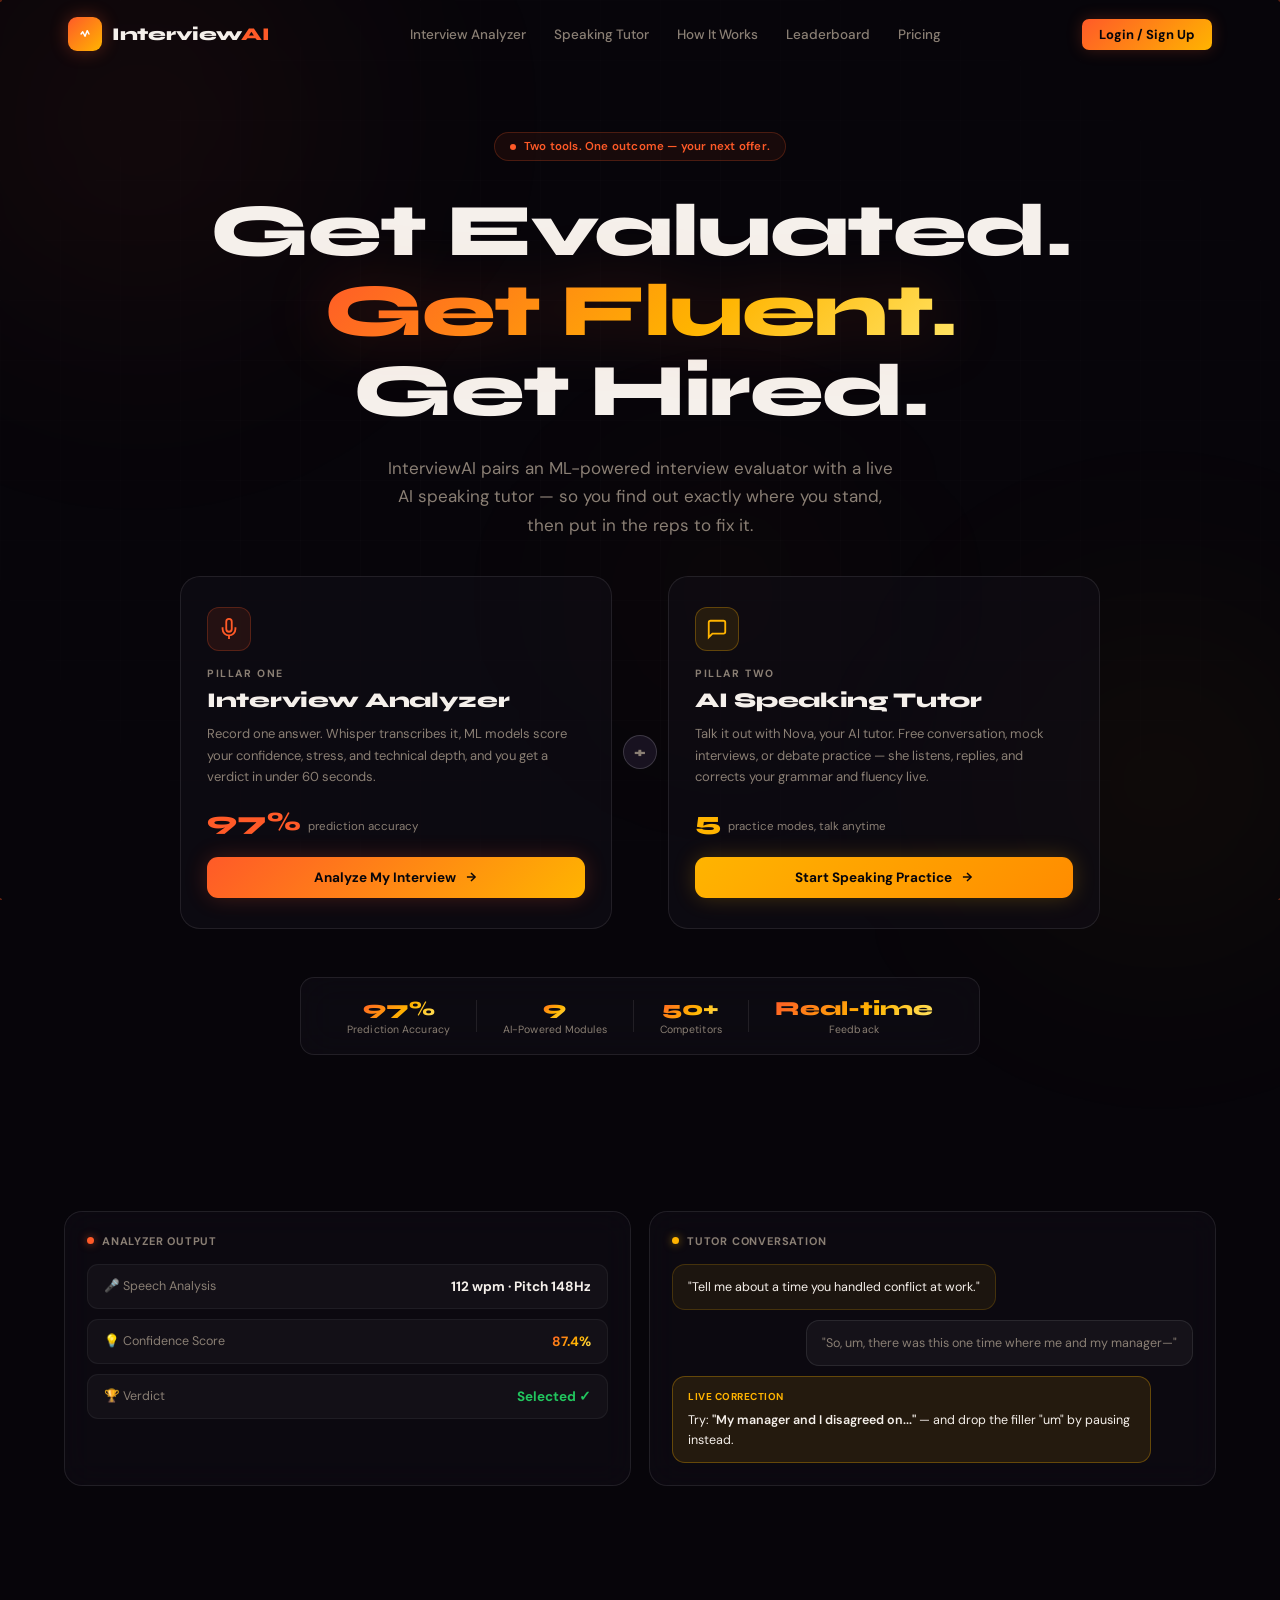
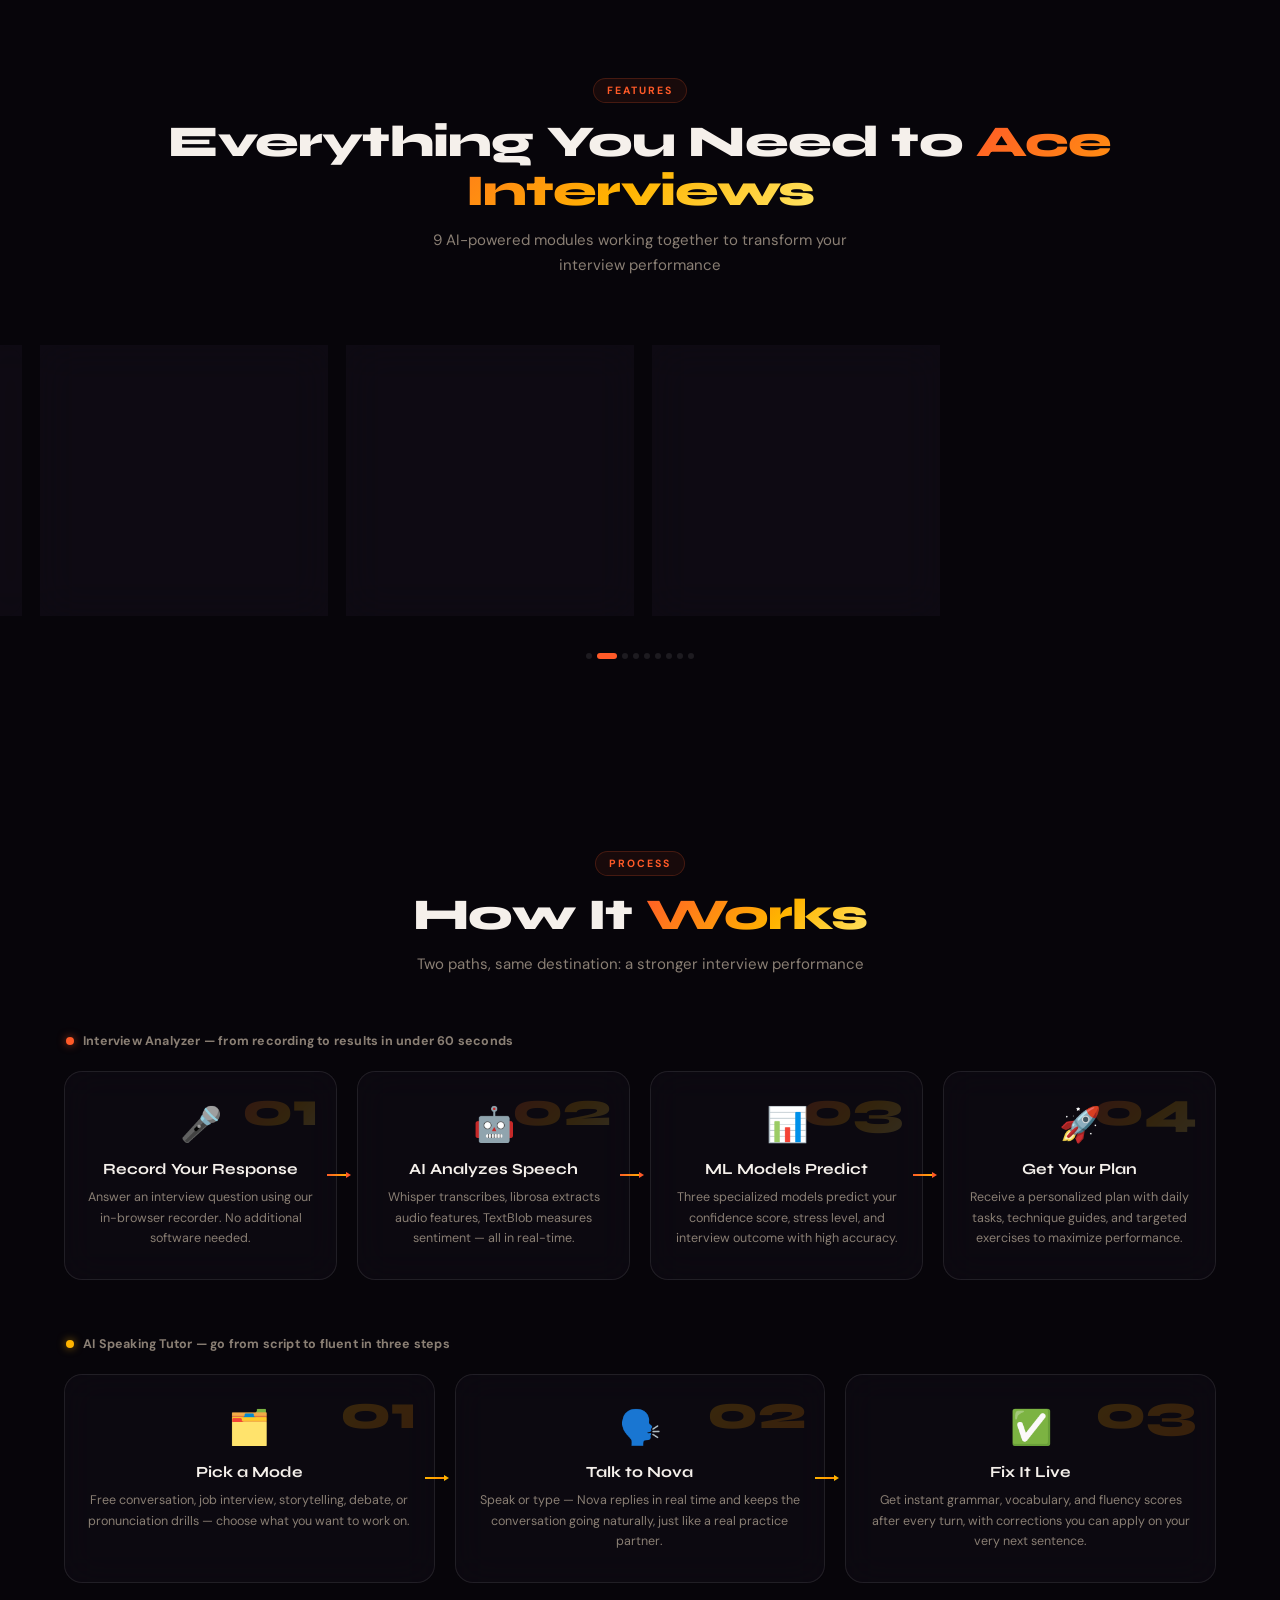
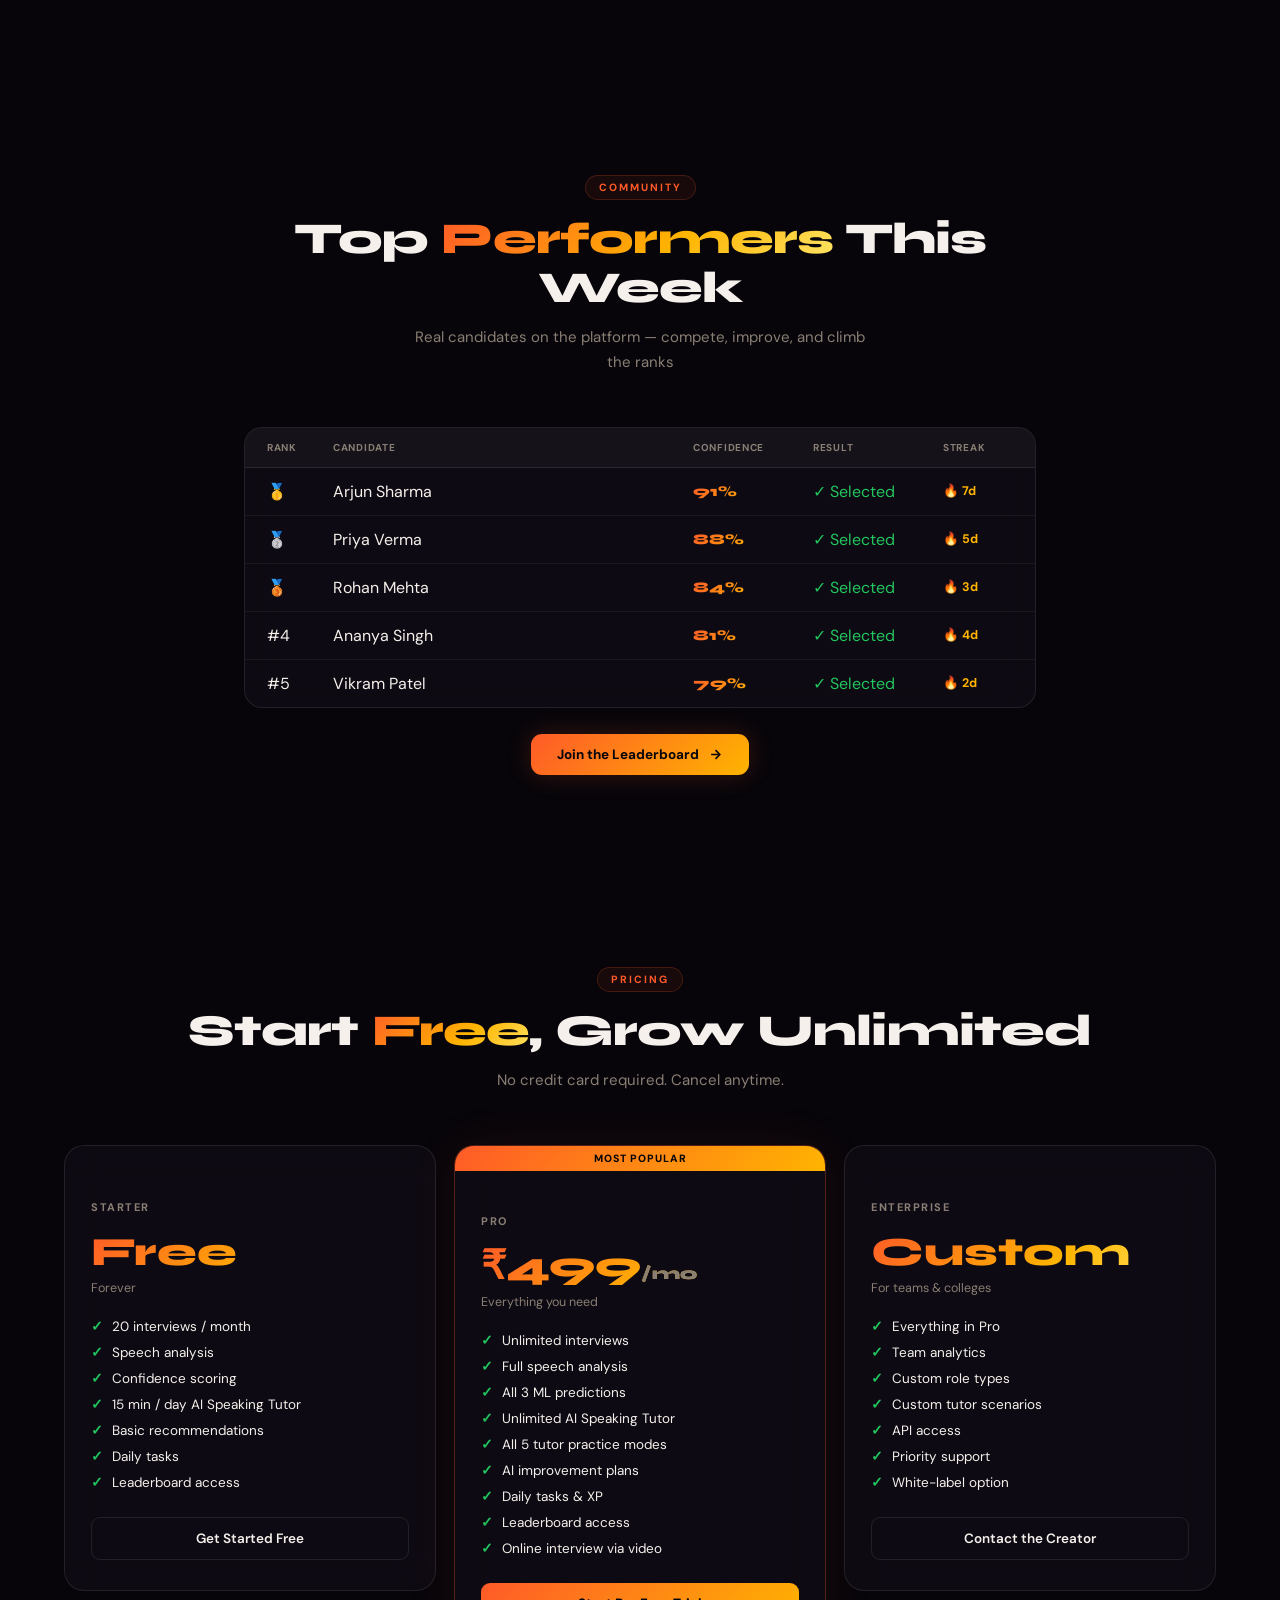
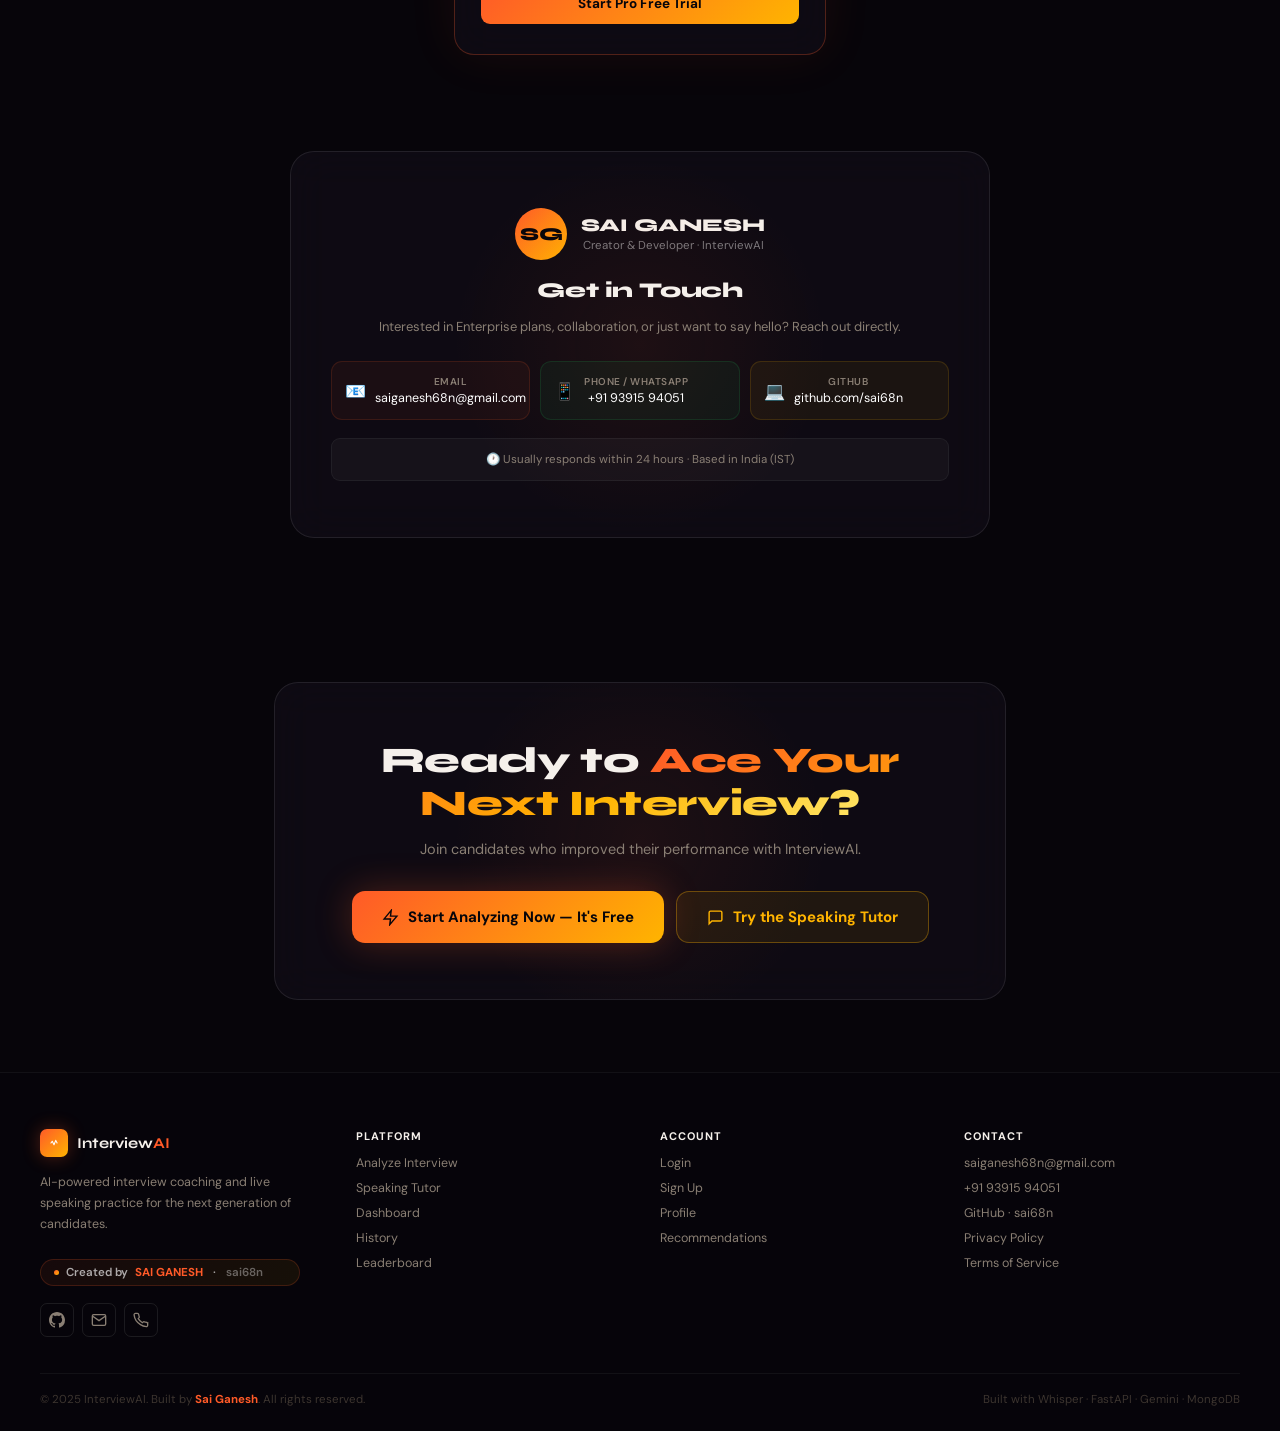
==== commit c197926a: "fix: adding new feature Ai Tutor" ====
--- a/frontend/index.html
+++ b/frontend/index.html
@@ -3,7 +3,7 @@
 <head>
   <meta charset="UTF-8" />
   <meta name="viewport" content="width=device-width, initial-scale=1.0" />
-  <title>InterviewAI — AI-Powered Interview Coaching Platform</title>
+  <title>InterviewAI — Analyze Interviews. Practice Speaking. Get Hired.</title>
   <link rel="preconnect" href="https://fonts.googleapis.com" />
   <link rel="preconnect" href="https://fonts.gstatic.com" crossorigin />
   <link href="https://fonts.googleapis.com/css2?family=Syne:wght@400;500;600;700;800&family=DM+Sans:ital,wght@0,300;0,400;0,500;0,600;1,400&display=swap" rel="stylesheet" />
@@ -23,7 +23,6 @@
   <nav class="navbar" id="navbar">
     <div class="nav-inner">
 
-      <!-- Logo -->
       <a href="index.html" class="nav-logo">
         <div class="nav-logo-mark">
           <svg width="18" height="18" viewBox="0 0 32 32" fill="none">
@@ -33,15 +32,14 @@
         <span class="nav-logo-text">Interview<span class="nav-accent">AI</span></span>
       </a>
 
-      <!-- Desktop Links -->
       <div class="nav-links" id="navLinks">
-        <a href="#features"            class="nav-link">Features</a>
+        <a href="#analyzer"            class="nav-link">Interview Analyzer</a>
+        <a href="#tutor"               class="nav-link">Speaking Tutor</a>
         <a href="#how-it-works"        class="nav-link">How It Works</a>
         <a href="#leaderboard-section" class="nav-link">Leaderboard</a>
         <a href="#pricing"             class="nav-link">Pricing</a>
       </div>
 
-      <!-- Right: auth state injected by landing.js -->
       <div class="nav-right" id="navRight">
         <a href="auth.html?mode=login" class="btn-nav-signup">Login / Sign Up</a>
         <button class="nav-menu-btn" id="navMenuBtn" aria-label="Open menu">
@@ -50,10 +48,10 @@
       </div>
     </div>
 
-    <!-- Mobile Drawer -->
     <div class="nav-drawer" id="navDrawer" aria-hidden="true">
       <div class="nav-drawer-inner">
-        <a href="#features"            class="drawer-link">✨ &nbsp;Features</a>
+        <a href="#analyzer"            class="drawer-link">🎯 &nbsp;Interview Analyzer</a>
+        <a href="#tutor"               class="drawer-link">🎤 &nbsp;Speaking Tutor</a>
         <a href="#how-it-works"        class="drawer-link">⚙️ &nbsp;How It Works</a>
         <a href="#leaderboard-section" class="drawer-link">🏆 &nbsp;Leaderboard</a>
         <a href="#pricing"             class="drawer-link">💎 &nbsp;Pricing</a>
@@ -63,45 +61,69 @@
     </div>
   </nav>
 
-  <!-- Backdrop -->
   <div class="nav-backdrop" id="navBackdrop"></div>
 
   <!-- ══════════════════════════════════════════
-       HERO
+       HERO — Two Pillars
   ══════════════════════════════════════════ -->
   <section class="hero" id="hero">
     <div class="hero-badge">
       <span class="badge-pulse"></span>
-      Powered by Whisper · librosa · TextBlob · ML
+      Two tools. One outcome — your next offer.
     </div>
 
     <h1 class="hero-title">
-      <span class="hero-title-line">AI-Powered</span>
-      <span class="hero-title-grad">Interview Evaluation</span>
-      <span class="hero-title-line">Platform</span>
+      <span class="hero-title-line">Get Evaluated.</span>
+      <span class="hero-title-grad">Get Fluent.</span>
+      <span class="hero-title-line">Get Hired.</span>
     </h1>
 
     <p class="hero-sub">
-      Analyze confidence, speech, communication, and technical skills using AI.
-      Get instant feedback and personalized improvement plans.
+      InterviewAI pairs an ML-powered interview evaluator with a live AI speaking tutor —
+      so you find out exactly where you stand, then put in the reps to fix it.
     </p>
 
-    <div class="hero-actions">
-      <button class="btn-hero-primary" id="analyzeBtn">
-        <svg width="17" height="17" viewBox="0 0 24 24" fill="none" stroke="currentColor" stroke-width="2">
-          <path d="M12 1a3 3 0 0 0-3 3v8a3 3 0 0 0 6 0V4a3 3 0 0 0-3-3z"/>
-          <path d="M19 10v2a7 7 0 0 1-14 0v-2"/>
-          <line x1="12" y1="19" x2="12" y2="23"/>
-        </svg>
-        Analyze Your Interview Skills
-        <div class="btn-hero-glow"></div>
-      </button>
-      <a href="#how-it-works" class="btn-hero-secondary">
-        Learn More
-        <svg width="15" height="15" viewBox="0 0 24 24" fill="none" stroke="currentColor" stroke-width="2">
-          <polyline points="6 9 12 15 18 9"/>
-        </svg>
-      </a>
+    <!-- ── Twin pillar cards ── -->
+    <div class="pillar-row">
+
+      <div class="pillar-card pillar-analyzer">
+        <div class="pillar-icon-wrap">
+          <svg width="22" height="22" viewBox="0 0 24 24" fill="none" stroke="currentColor" stroke-width="2">
+            <path d="M12 1a3 3 0 0 0-3 3v8a3 3 0 0 0 6 0V4a3 3 0 0 0-3-3z"/>
+            <path d="M19 10v2a7 7 0 0 1-14 0v-2"/>
+            <line x1="12" y1="19" x2="12" y2="23"/>
+          </svg>
+        </div>
+        <div class="pillar-eyebrow">Pillar One</div>
+        <h2 class="pillar-title">Interview Analyzer</h2>
+        <p class="pillar-desc">Record one answer. Whisper transcribes it, ML models score your confidence, stress, and technical depth, and you get a verdict in under 60 seconds.</p>
+        <div class="pillar-stat"><span class="pillar-stat-num">97%</span><span class="pillar-stat-label">prediction accuracy</span></div>
+        <button class="btn-pillar" id="analyzeBtn">
+          Analyze My Interview
+          <svg width="14" height="14" viewBox="0 0 24 24" fill="none" stroke="currentColor" stroke-width="2.5"><line x1="5" y1="12" x2="19" y2="12"/><polyline points="12 5 19 12 12 19"/></svg>
+        </button>
+      </div>
+
+      <div class="pillar-divider">
+        <span>+</span>
+      </div>
+
+      <div class="pillar-card pillar-tutor">
+        <div class="pillar-icon-wrap">
+          <svg width="22" height="22" viewBox="0 0 24 24" fill="none" stroke="currentColor" stroke-width="2">
+            <path d="M21 15a2 2 0 0 1-2 2H7l-4 4V5a2 2 0 0 1 2-2h14a2 2 0 0 1 2 2z"/>
+          </svg>
+        </div>
+        <div class="pillar-eyebrow">Pillar Two</div>
+        <h2 class="pillar-title">AI Speaking Tutor</h2>
+        <p class="pillar-desc">Talk it out with Nova, your AI tutor. Free conversation, mock interviews, or debate practice — she listens, replies, and corrects your grammar and fluency live.</p>
+        <div class="pillar-stat"><span class="pillar-stat-num">5</span><span class="pillar-stat-label">practice modes, talk anytime</span></div>
+        <button class="btn-pillar" id="speakingPracticeBtn">
+          Start Speaking Practice
+          <svg width="14" height="14" viewBox="0 0 24 24" fill="none" stroke="currentColor" stroke-width="2.5"><line x1="5" y1="12" x2="19" y2="12"/><polyline points="12 5 19 12 12 19"/></svg>
+        </button>
+      </div>
+
     </div>
 
     <div class="hero-stats">
@@ -111,8 +133,8 @@
       </div>
       <div class="hero-stat-divider"></div>
       <div class="hero-stat">
-        <span class="hero-stat-val">6</span>
-        <span class="hero-stat-label">AI Models</span>
+        <span class="hero-stat-val">9</span>
+        <span class="hero-stat-label">AI-Powered Modules</span>
       </div>
       <div class="hero-stat-divider"></div>
       <div class="hero-stat">
@@ -125,55 +147,56 @@
         <span class="hero-stat-label">Feedback</span>
       </div>
     </div>
-
-    <div class="hero-preview">
-      <div class="preview-card preview-card-1 glass-card">
-        <div class="preview-icon">🎤</div>
-        <div class="preview-info">
-          <div class="preview-label">Speech Analysis</div>
-          <div class="preview-val">112 wpm · Pitch: 148Hz</div>
-        </div>
-        <div class="preview-badge preview-badge-good">Good</div>
-      </div>
-      <div class="preview-card preview-card-2 glass-card">
-        <div class="preview-icon">💡</div>
-        <div class="preview-info">
-          <div class="preview-label">Confidence Score</div>
-          <div class="preview-val preview-val-grad">87.4%</div>
-        </div>
-        <div class="conf-mini-ring">
-          <svg viewBox="0 0 40 40">
-            <circle cx="20" cy="20" r="15" fill="none" stroke="rgba(255,255,255,0.08)" stroke-width="3"/>
-            <circle cx="20" cy="20" r="15" fill="none" stroke="url(#confG)" stroke-width="3"
-              stroke-dasharray="94.2" stroke-dashoffset="12" stroke-linecap="round"
-              transform="rotate(-90 20 20)"/>
-            <defs>
-              <linearGradient id="confG" x1="0%" y1="0%" x2="100%" y2="0%">
-                <stop offset="0%" stop-color="#00e5ff"/>
-                <stop offset="100%" stop-color="#7c3aed"/>
-              </linearGradient>
-            </defs>
-          </svg>
-        </div>
-      </div>
-      <div class="preview-card preview-card-3 glass-card">
-        <div class="preview-icon">🏆</div>
-        <div class="preview-info">
-          <div class="preview-label">Interview Result</div>
-          <div class="preview-val" style="color:var(--green)">Selected ✓</div>
-        </div>
-      </div>
-    </div>
-  </section>
-
-  <!-- ══════════════════════════════════════════
-       FEATURES CAROUSEL
+  </section>
+
+  <!-- ══════════════════════════════════════════
+       SIGNATURE SPLIT VISUAL
+       Left: analysis readout · Right: live conversation readout
+  ══════════════════════════════════════════ -->
+  <section class="split-demo">
+    <div class="split-demo-inner">
+
+      <div class="split-panel split-panel-analyzer">
+        <div class="split-panel-label"><span class="split-dot dot-orange"></span>Analyzer Output</div>
+        <div class="demo-readout">
+          <div class="demo-row">
+            <span class="demo-row-label">🎤 Speech Analysis</span>
+            <span class="demo-row-val">112 wpm · Pitch 148Hz</span>
+          </div>
+          <div class="demo-row">
+            <span class="demo-row-label">💡 Confidence Score</span>
+            <span class="demo-row-val demo-grad">87.4%</span>
+          </div>
+          <div class="demo-row">
+            <span class="demo-row-label">🏆 Verdict</span>
+            <span class="demo-row-val" style="color:var(--green)">Selected ✓</span>
+          </div>
+        </div>
+      </div>
+
+      <div class="split-panel split-panel-tutor">
+        <div class="split-panel-label"><span class="split-dot dot-gold"></span>Tutor Conversation</div>
+        <div class="demo-chat">
+          <div class="demo-bubble demo-bubble-tutor">"Tell me about a time you handled conflict at work."</div>
+          <div class="demo-bubble demo-bubble-user">"So, um, there was this one time where me and my manager—"</div>
+          <div class="demo-bubble demo-bubble-tutor demo-bubble-correction">
+            <span class="demo-correction-tag">Live correction</span>
+            Try: <em>"My manager and I disagreed on..."</em> — and drop the filler "um" by pausing instead.
+          </div>
+        </div>
+      </div>
+
+    </div>
+  </section>
+
+  <!-- ══════════════════════════════════════════
+       FEATURE CAROUSEL
   ══════════════════════════════════════════ -->
   <section class="features-section" id="features">
     <div class="section-header scroll-hidden">
       <div class="section-tag">Features</div>
       <h2 class="section-title">Everything You Need to <span class="grad-text">Ace Interviews</span></h2>
-      <p class="section-sub">8 AI-powered modules working together to transform your interview performance</p>
+      <p class="section-sub">9 AI-powered modules working together to transform your interview performance</p>
     </div>
 
     <div class="carousel-wrapper">
@@ -188,6 +211,15 @@
           <div class="slide-tags"><span class="slide-tag">Whisper AI</span><span class="slide-tag">librosa</span></div>
         </div>
 
+        <div class="feature-slide glass-card feature-slide-tutor">
+          <div class="slide-icon-wrap" style="--ic:#ffb400">
+            <svg width="26" height="26" viewBox="0 0 24 24" fill="none" stroke="currentColor" stroke-width="1.8"><path d="M21 15a2 2 0 0 1-2 2H7l-4 4V5a2 2 0 0 1 2-2h14a2 2 0 0 1 2 2z"/></svg>
+          </div>
+          <h3 class="slide-title">AI Speaking Tutor</h3>
+          <p class="slide-desc">Have real spoken conversations with Nova. She listens, replies, and corrects grammar, vocabulary, and fluency live — any topic, any time.</p>
+          <div class="slide-tags"><span class="slide-tag">Live Conversation</span><span class="slide-tag">Voice + Text</span></div>
+        </div>
+
         <div class="feature-slide glass-card">
           <div class="slide-icon-wrap" style="--ic:#f59e0b">
             <svg width="26" height="26" viewBox="0 0 24 24" fill="none" stroke="currentColor" stroke-width="1.8"><circle cx="12" cy="12" r="5"/><line x1="12" y1="1" x2="12" y2="3"/><line x1="12" y1="21" x2="12" y2="23"/><line x1="4.22" y1="4.22" x2="5.64" y2="5.64"/><line x1="18.36" y1="18.36" x2="19.78" y2="19.78"/></svg>
@@ -253,6 +285,7 @@
 
         <!-- Duplicates for seamless infinite scroll -->
         <div class="feature-slide glass-card" aria-hidden="true"><div class="slide-icon-wrap" style="--ic:#00e5ff"><svg width="26" height="26" viewBox="0 0 24 24" fill="none" stroke="currentColor" stroke-width="1.8"><path d="M12 1a3 3 0 0 0-3 3v8a3 3 0 0 0 6 0V4a3 3 0 0 0-3-3z"/><path d="M19 10v2a7 7 0 0 1-14 0v-2"/></svg></div><h3 class="slide-title">AI Speech Analysis</h3><p class="slide-desc">Real-time transcription with Whisper. Measures speaking rate, pitch, pauses, and filler words automatically.</p><div class="slide-tags"><span class="slide-tag">Whisper AI</span><span class="slide-tag">librosa</span></div></div>
+        <div class="feature-slide glass-card feature-slide-tutor" aria-hidden="true"><div class="slide-icon-wrap" style="--ic:#ffb400"><svg width="26" height="26" viewBox="0 0 24 24" fill="none" stroke="currentColor" stroke-width="1.8"><path d="M21 15a2 2 0 0 1-2 2H7l-4 4V5a2 2 0 0 1 2-2h14a2 2 0 0 1 2 2z"/></svg></div><h3 class="slide-title">AI Speaking Tutor</h3><p class="slide-desc">Have real spoken conversations with Nova, live grammar and fluency correction included.</p><div class="slide-tags"><span class="slide-tag">Live Conversation</span></div></div>
         <div class="feature-slide glass-card" aria-hidden="true"><div class="slide-icon-wrap" style="--ic:#f59e0b"><svg width="26" height="26" viewBox="0 0 24 24" fill="none" stroke="currentColor" stroke-width="1.8"><circle cx="12" cy="12" r="5"/></svg></div><h3 class="slide-title">Confidence Detection</h3><p class="slide-desc">ML model analyzes 13 speech and behavioral features to compute a precise confidence score from 0–100.</p><div class="slide-tags"><span class="slide-tag">ML Model</span><span class="slide-tag">13 Features</span></div></div>
         <div class="feature-slide glass-card" aria-hidden="true"><div class="slide-icon-wrap" style="--ic:#f43f5e"><svg width="26" height="26" viewBox="0 0 24 24" fill="none" stroke="currentColor" stroke-width="1.8"><path d="M21 15a2 2 0 0 1-2 2H7l-4 4V5a2 2 0 0 1 2-2h14a2 2 0 0 1 2 2z"/></svg></div><h3 class="slide-title">Stress Detection</h3><p class="slide-desc">Identifies stress patterns from vocal biomarkers.</p><div class="slide-tags"><span class="slide-tag">Vocal Biomarkers</span></div></div>
         <div class="feature-slide glass-card" aria-hidden="true"><div class="slide-icon-wrap" style="--ic:#7c3aed"><svg width="26" height="26" viewBox="0 0 24 24" fill="none" stroke="currentColor" stroke-width="1.8"><polyline points="16 18 22 12 16 6"/><polyline points="8 6 2 12 8 18"/></svg></div><h3 class="slide-title">Technical Evaluation</h3><p class="slide-desc">Scores technical correctness and grammar quality for 6 role types.</p><div class="slide-tags"><span class="slide-tag">6 Role Types</span></div></div>
@@ -268,18 +301,24 @@
         <button class="cdot" data-idx="5"></button>
         <button class="cdot" data-idx="6"></button>
         <button class="cdot" data-idx="7"></button>
-      </div>
-    </div>
-  </section>
-
-  <!-- ══════════════════════════════════════════
-       HOW IT WORKS
+        <button class="cdot" data-idx="8"></button>
+      </div>
+    </div>
+  </section>
+
+  <!-- ══════════════════════════════════════════
+       HOW IT WORKS — two parallel flows
   ══════════════════════════════════════════ -->
   <section class="hiw-section" id="how-it-works">
     <div class="section-header scroll-hidden">
       <div class="section-tag">Process</div>
       <h2 class="section-title">How It <span class="grad-text">Works</span></h2>
-      <p class="section-sub">From recording to results in under 60 seconds</p>
+      <p class="section-sub">Two paths, same destination: a stronger interview performance</p>
+    </div>
+
+    <!-- Analyzer flow -->
+    <div class="hiw-track-label" id="analyzer">
+      <span class="hiw-track-dot dot-orange"></span> Interview Analyzer — from recording to results in under 60 seconds
     </div>
     <div class="hiw-steps">
       <div class="hiw-step scroll-hidden">
@@ -308,6 +347,33 @@
         <div class="hiw-icon">🚀</div>
         <h3 class="hiw-title">Get Your Plan</h3>
         <p class="hiw-desc">Receive a personalized plan with daily tasks, technique guides, and targeted exercises to maximize performance.</p>
+      </div>
+    </div>
+
+    <!-- Tutor flow -->
+    <div class="hiw-track-label hiw-track-label-gold" id="tutor">
+      <span class="hiw-track-dot dot-gold"></span> AI Speaking Tutor — go from script to fluent in three steps
+    </div>
+    <div class="hiw-steps hiw-steps-3">
+      <div class="hiw-step hiw-step-gold scroll-hidden">
+        <div class="hiw-num hiw-num-gold">01</div>
+        <div class="hiw-icon">🗂️</div>
+        <h3 class="hiw-title">Pick a Mode</h3>
+        <p class="hiw-desc">Free conversation, job interview, storytelling, debate, or pronunciation drills — choose what you want to work on.</p>
+        <div class="hiw-connector hiw-connector-gold"></div>
+      </div>
+      <div class="hiw-step hiw-step-gold scroll-hidden">
+        <div class="hiw-num hiw-num-gold">02</div>
+        <div class="hiw-icon">🗣️</div>
+        <h3 class="hiw-title">Talk to Nova</h3>
+        <p class="hiw-desc">Speak or type — Nova replies in real time and keeps the conversation going naturally, just like a real practice partner.</p>
+        <div class="hiw-connector hiw-connector-gold"></div>
+      </div>
+      <div class="hiw-step hiw-step-gold scroll-hidden">
+        <div class="hiw-num hiw-num-gold">03</div>
+        <div class="hiw-icon">✅</div>
+        <h3 class="hiw-title">Fix It Live</h3>
+        <p class="hiw-desc">Get instant grammar, vocabulary, and fluency scores after every turn, with corrections you can apply on your very next sentence.</p>
       </div>
     </div>
   </section>
@@ -362,6 +428,7 @@
           <li><span class="pf-check">✓</span> 20 interviews / month</li>
           <li><span class="pf-check">✓</span> Speech analysis</li>
           <li><span class="pf-check">✓</span> Confidence scoring</li>
+          <li><span class="pf-check">✓</span> 15 min / day AI Speaking Tutor</li>
           <li><span class="pf-check">✓</span> Basic recommendations</li>
           <li><span class="pf-check">✓</span> Daily tasks</li>
           <li><span class="pf-check">✓</span> Leaderboard access</li>
@@ -378,11 +445,12 @@
           <li><span class="pf-check">✓</span> Unlimited interviews</li>
           <li><span class="pf-check">✓</span> Full speech analysis</li>
           <li><span class="pf-check">✓</span> All 3 ML predictions</li>
+          <li><span class="pf-check">✓</span> Unlimited AI Speaking Tutor</li>
+          <li><span class="pf-check">✓</span> All 5 tutor practice modes</li>
           <li><span class="pf-check">✓</span> AI improvement plans</li>
           <li><span class="pf-check">✓</span> Daily tasks &amp; XP</li>
           <li><span class="pf-check">✓</span> Leaderboard access</li>
           <li><span class="pf-check">✓</span> Online interview via video</li>
-          <li><span class="pf-check">✓</span> Live speech analyzer</li>
         </ul>
         <a href="auth.html?mode=signup" class="btn-pricing-primary">Start Pro Free Trial</a>
       </div>
@@ -395,6 +463,7 @@
           <li><span class="pf-check">✓</span> Everything in Pro</li>
           <li><span class="pf-check">✓</span> Team analytics</li>
           <li><span class="pf-check">✓</span> Custom role types</li>
+          <li><span class="pf-check">✓</span> Custom tutor scenarios</li>
           <li><span class="pf-check">✓</span> API access</li>
           <li><span class="pf-check">✓</span> Priority support</li>
           <li><span class="pf-check">✓</span> White-label option</li>
@@ -412,7 +481,7 @@
     <div class="cta-inner glass-card scroll-hidden" style="max-width:700px;margin:0 auto">
       <div class="cta-orb"></div>
       <div style="display:flex;align-items:center;gap:14px;margin-bottom:18px;flex-wrap:wrap;justify-content:center">
-        <div style="width:52px;height:52px;border-radius:50%;background:var(--grad);display:flex;align-items:center;justify-content:center;font-family:'Syne',sans-serif;font-weight:800;font-size:18px;color:#000;flex-shrink:0">SG</div>
+        <div style="width:52px;height:52px;border-radius:50%;background:var(--grad);display:flex;align-items:center;justify-content:center;font-family:'Syne',sans-serif;font-weight:800;font-size:18px;color:#07050a;flex-shrink:0">SG</div>
         <div>
           <div style="font-family:'Syne',sans-serif;font-size:18px;font-weight:800">SAI GANESH</div>
           <div style="font-size:11.5px;color:rgba(255,255,255,0.45);margin-top:2px">Creator &amp; Developer · InterviewAI</div>
@@ -421,15 +490,15 @@
       <h2 class="cta-title" style="font-size:21px">Get in Touch</h2>
       <p style="font-size:13px;color:var(--text2);margin-bottom:24px;line-height:1.65;position:relative">Interested in Enterprise plans, collaboration, or just want to say hello? Reach out directly.</p>
       <div style="display:grid;grid-template-columns:repeat(auto-fit,minmax(170px,1fr));gap:10px;margin-bottom:18px;position:relative">
-        <a href="mailto:saiganesh68n@gmail.com" style="display:flex;align-items:center;gap:9px;padding:13px;border-radius:11px;background:rgba(0,229,255,0.06);border:1px solid rgba(0,229,255,0.14);color:#fff;text-decoration:none;font-size:12.5px;transition:background 0.2s" onmouseover="this.style.background='rgba(0,229,255,0.12)'" onmouseout="this.style.background='rgba(0,229,255,0.06)'">
+        <a href="mailto:saiganesh68n@gmail.com" style="display:flex;align-items:center;gap:9px;padding:13px;border-radius:11px;background:rgba(255,90,40,0.06);border:1px solid rgba(255,90,40,0.14);color:#fff;text-decoration:none;font-size:12.5px;transition:background 0.2s" onmouseover="this.style.background='rgba(255,90,40,0.12)'" onmouseout="this.style.background='rgba(255,90,40,0.06)'">
           <span style="font-size:17px">📧</span>
           <div><div style="font-weight:600;font-size:10px;color:var(--text2);text-transform:uppercase;letter-spacing:0.5px;margin-bottom:2px">Email</div>saiganesh68n@gmail.com</div>
         </a>
-        <a href="tel:+919391594051" style="display:flex;align-items:center;gap:9px;padding:13px;border-radius:11px;background:rgba(16,185,129,0.06);border:1px solid rgba(16,185,129,0.14);color:#fff;text-decoration:none;font-size:12.5px;transition:background 0.2s" onmouseover="this.style.background='rgba(16,185,129,0.12)'" onmouseout="this.style.background='rgba(16,185,129,0.06)'">
+        <a href="tel:+919391594051" style="display:flex;align-items:center;gap:9px;padding:13px;border-radius:11px;background:rgba(34,197,94,0.06);border:1px solid rgba(34,197,94,0.14);color:#fff;text-decoration:none;font-size:12.5px;transition:background 0.2s" onmouseover="this.style.background='rgba(34,197,94,0.12)'" onmouseout="this.style.background='rgba(34,197,94,0.06)'">
           <span style="font-size:17px">📱</span>
           <div><div style="font-weight:600;font-size:10px;color:var(--text2);text-transform:uppercase;letter-spacing:0.5px;margin-bottom:2px">Phone / WhatsApp</div>+91 93915 94051</div>
         </a>
-        <a href="https://github.com/sai68n" target="_blank" rel="noopener" style="display:flex;align-items:center;gap:9px;padding:13px;border-radius:11px;background:rgba(124,58,237,0.06);border:1px solid rgba(124,58,237,0.14);color:#fff;text-decoration:none;font-size:12.5px;transition:background 0.2s" onmouseover="this.style.background='rgba(124,58,237,0.12)'" onmouseout="this.style.background='rgba(124,58,237,0.06)'">
+        <a href="https://github.com/sai68n" target="_blank" rel="noopener" style="display:flex;align-items:center;gap:9px;padding:13px;border-radius:11px;background:rgba(255,180,0,0.06);border:1px solid rgba(255,180,0,0.14);color:#fff;text-decoration:none;font-size:12.5px;transition:background 0.2s" onmouseover="this.style.background='rgba(255,180,0,0.12)'" onmouseout="this.style.background='rgba(255,180,0,0.06)'">
           <span style="font-size:17px">💻</span>
           <div><div style="font-weight:600;font-size:10px;color:var(--text2);text-transform:uppercase;letter-spacing:0.5px;margin-bottom:2px">GitHub</div>github.com/sai68n</div>
         </a>
@@ -453,6 +522,10 @@
           <svg width="17" height="17" viewBox="0 0 24 24" fill="none" stroke="currentColor" stroke-width="2"><path d="M13 2L3 14h9l-1 8 10-12h-9l1-8z"/></svg>
           Start Analyzing Now — It's Free
         </button>
+        <button class="btn-cta-secondary" id="ctaTutorBtn">
+          <svg width="17" height="17" viewBox="0 0 24 24" fill="none" stroke="currentColor" stroke-width="2"><path d="M21 15a2 2 0 0 1-2 2H7l-4 4V5a2 2 0 0 1 2-2h14a2 2 0 0 1 2 2z"/></svg>
+          Try the Speaking Tutor
+        </button>
       </div>
     </div>
   </section>
@@ -469,9 +542,9 @@
               <path d="M9 16 L12 12 L16 20 L20 10 L23 16" stroke="white" stroke-width="2.5" stroke-linecap="round" stroke-linejoin="round"/>
             </svg>
           </div>
-          <span style="font-family:var(--font-display);font-weight:700;font-size:15px">Interview<span style="color:var(--cyan)">AI</span></span>
+          <span style="font-family:var(--font-display);font-weight:700;font-size:15px">Interview<span style="color:var(--orange)">AI</span></span>
         </a>
-        <p class="footer-tagline">AI-powered interview coaching for the next generation of candidates.</p>
+        <p class="footer-tagline">AI-powered interview coaching and live speaking practice for the next generation of candidates.</p>
         <div class="creator-badge">
           <div class="cb-dot"></div>
           Created by <strong>SAI GANESH</strong>&nbsp;·&nbsp;<span style="opacity:0.55">sai68n</span>
@@ -492,10 +565,11 @@
       <div class="footer-links-group">
         <div class="footer-col">
           <div class="footer-col-title">Platform</div>
-          <a href="index.html"        class="footer-link">Analyze Interview</a>
-          <a href="dashboard.html"    class="footer-link">Dashboard</a>
-          <a href="history.html"      class="footer-link">History</a>
-          <a href="leaderboard.html"  class="footer-link">Leaderboard</a>
+          <a href="index.html"          class="footer-link">Analyze Interview</a>
+          <a href="speaking_practice.html" class="footer-link">Speaking Tutor</a>
+          <a href="dashboard.html"      class="footer-link">Dashboard</a>
+          <a href="history.html"        class="footer-link">History</a>
+          <a href="leaderboard.html"    class="footer-link">Leaderboard</a>
         </div>
         <div class="footer-col">
           <div class="footer-col-title">Account</div>
@@ -516,8 +590,8 @@
     </div>
 
     <div class="footer-bottom">
-      <span>© 2025 InterviewAI. Built by <strong style="color:var(--cyan)">Sai Ganesh</strong>. All rights reserved.</span>
-      <span class="footer-powered">Built with Whisper · FastAPI · MongoDB</span>
+      <span>© 2025 InterviewAI. Built by <strong style="color:var(--orange)">Sai Ganesh</strong>. All rights reserved.</span>
+      <span class="footer-powered">Built with Whisper · FastAPI · Gemini · MongoDB</span>
     </div>
 
     <div id="privacy" style="display:none"></div>
@@ -526,7 +600,7 @@
 
   <!-- ── Privacy Modal ── -->
   <div id="privacyModal" style="display:none;position:fixed;inset:0;background:rgba(0,0,0,0.82);z-index:9000;overflow-y:auto;padding:40px 16px">
-    <div style="max-width:660px;margin:0 auto;background:#0c1220;border:1px solid rgba(255,255,255,0.1);border-radius:16px;padding:30px">
+    <div style="max-width:660px;margin:0 auto;background:#0c090f;border:1px solid rgba(255,255,255,0.1);border-radius:16px;padding:30px">
       <div style="display:flex;align-items:center;justify-content:space-between;margin-bottom:18px">
         <h2 style="font-family:'Syne',sans-serif;font-size:19px;font-weight:800">Privacy Policy</h2>
         <button onclick="document.getElementById('privacyModal').style.display='none'" style="background:rgba(255,255,255,0.07);border:none;color:#fff;width:30px;height:30px;border-radius:7px;cursor:pointer;font-size:14px">✕</button>
@@ -536,6 +610,7 @@
         <p style="margin-bottom:10px">InterviewAI is built and maintained by Sai Ganesh. We respect your privacy.</p>
         <p style="margin-bottom:8px"><strong style="color:#fff">Data we collect:</strong> Email, name, and interview performance data you voluntarily submit.</p>
         <p style="margin-bottom:8px"><strong style="color:#fff">Audio data:</strong> Speech recordings are sent to our backend solely for analysis and are not stored permanently.</p>
+        <p style="margin-bottom:8px"><strong style="color:#fff">Tutor conversations:</strong> Speaking Tutor conversations are sent to our AI provider to generate responses and are not stored permanently.</p>
         <p style="margin-bottom:8px"><strong style="color:#fff">Your rights:</strong> You can delete your account and all associated data at any time from the Profile page.</p>
         <p><strong style="color:#fff">Contact:</strong> saiganesh68n@gmail.com</p>
       </div>
@@ -544,7 +619,7 @@
 
   <!-- ── Terms Modal ── -->
   <div id="termsModal" style="display:none;position:fixed;inset:0;background:rgba(0,0,0,0.82);z-index:9000;overflow-y:auto;padding:40px 16px">
-    <div style="max-width:660px;margin:0 auto;background:#0c1220;border:1px solid rgba(255,255,255,0.1);border-radius:16px;padding:30px">
+    <div style="max-width:660px;margin:0 auto;background:#0c090f;border:1px solid rgba(255,255,255,0.1);border-radius:16px;padding:30px">
       <div style="display:flex;align-items:center;justify-content:space-between;margin-bottom:18px">
         <h2 style="font-family:'Syne',sans-serif;font-size:19px;font-weight:800">Terms of Service</h2>
         <button onclick="document.getElementById('termsModal').style.display='none'" style="background:rgba(255,255,255,0.07);border:none;color:#fff;width:30px;height:30px;border-radius:7px;cursor:pointer;font-size:14px">✕</button>
@@ -560,7 +635,6 @@
   </div>
 
   <script>
-    // ── Modal links ──────────────────────────────────────────
     document.addEventListener('DOMContentLoaded', () => {
       document.querySelector('a[href="#privacy"]')?.addEventListener('click', e => {
         e.preventDefault();
@@ -571,7 +645,6 @@
         document.getElementById('termsModal').style.display = 'block';
       });
 
-      // ── Mobile drawer ──────────────────────────────────────
       const btn      = document.getElementById('navMenuBtn');
       const drawer   = document.getElementById('navDrawer');
       const backdrop = document.getElementById('navBackdrop');
@@ -582,14 +655,12 @@
         drawer.setAttribute('aria-hidden', 'false');
         backdrop.classList.add('open');
         document.body.style.overflow = 'hidden';
-        // animate hamburger → X
         if (bars) {
           bars[0].style.transform = 'translateY(7px) rotate(45deg)';
           bars[1].style.opacity   = '0';
           bars[2].style.transform = 'translateY(-7px) rotate(-45deg)';
         }
       }
-
       function closeDrawer() {
         drawer.classList.remove('open');
         drawer.setAttribute('aria-hidden', 'true');
@@ -610,13 +681,11 @@
         el.addEventListener('click', closeDrawer);
       });
 
-      // ── Scroll: navbar style ───────────────────────────────
       const navbar = document.getElementById('navbar');
       window.addEventListener('scroll', () => {
         navbar?.classList.toggle('scrolled', window.scrollY > 20);
       }, { passive: true });
 
-      // ── Scroll-reveal ──────────────────────────────────────
       const obs = new IntersectionObserver(entries => {
         entries.forEach(e => { if (e.isIntersecting) e.target.classList.add('visible'); });
       }, { threshold: 0.12 });
--- a/frontend/css/landing.css
+++ b/frontend/css/landing.css
@@ -1,59 +1,62 @@
 /* ═══════════════════════════════════════════════════════════════
-   INTERVIEWAI — landing.css  (Redesigned)
-   Mobile-first · Professional · Premium Dark Theme
+   INTERVIEWAI — landing.css
+   Ember & Slate · Mobile-first · Premium Dark Theme
 ═══════════════════════════════════════════════════════════════ */
 
 *, *::before, *::after { box-sizing: border-box; margin: 0; padding: 0; }
 
 :root {
-  /* Palette */
-  --bg:          #05080f;
-  --bg2:         #080d18;
-  --surface:     #0c1220;
-  --surface2:    #101828;
-  --surface3:    #161f30;
-  --border:      rgba(255,255,255,0.06);
-  --border2:     rgba(255,255,255,0.11);
-  --border3:     rgba(255,255,255,0.18);
-
-  /* Brand */
-  --cyan:        #00e5ff;
-  --cyan-dim:    rgba(0,229,255,0.12);
-  --cyan-glow:   rgba(0,229,255,0.25);
-  --purple:      #7c3aed;
-  --purple-dim:  rgba(124,58,237,0.12);
+  /* ── Backgrounds ── */
+  --bg:          #07050a;
+  --bg2:         #0c090f;
+  --surface:     #120e17;
+  --surface2:    #181220;
+  --surface3:    #1f1828;
+  --border:      rgba(255,255,255,0.05);
+  --border2:     rgba(255,255,255,0.09);
+  --border3:     rgba(255,255,255,0.16);
+
+  /* ── Brand: Ember & Slate ── */
+  --orange:        #ff5a28;
+  --orange-dim:    rgba(255,90,40,0.12);
+  --orange-glow:   rgba(255,90,40,0.28);
+  --gold:          #ffb400;
+  --gold-dim:      rgba(255,180,0,0.10);
+  --amber:         #ff8c00;
+
+  /* ── Semantic ── */
+  --green:       #22c55e;
+  --red:         #ef4444;
+  --blue:        #3b82f6;
   --pink:        #f43f5e;
-  --green:       #10b981;
-  --yellow:      #f59e0b;
-  --blue:        #3b82f6;
-
-  /* Text */
-  --text:        #eef2ff;
-  --text2:       #8896b0;
-  --text3:       #3d4f6b;
-
-  /* Gradients */
-  --grad:        linear-gradient(135deg, #00e5ff 0%, #7c3aed 100%);
-  --grad-r:      linear-gradient(135deg, #7c3aed 0%, #00e5ff 100%);
-  --grad-text:   linear-gradient(135deg, #00e5ff 0%, #a855f7 50%, #ec4899 100%);
-  --grad-subtle: linear-gradient(135deg, rgba(0,229,255,0.06) 0%, rgba(124,58,237,0.06) 100%);
-
-  /* Typography */
+
+  /* ── Text ── */
+  --text:        #f5f0eb;
+  --text2:       #8a7f74;
+  --text3:       #3d3530;
+
+  /* ── Gradients ── */
+  --grad:        linear-gradient(135deg, #ff5a28 0%, #ffb400 100%);
+  --grad-r:      linear-gradient(135deg, #ffb400 0%, #ff5a28 100%);
+  --grad-text:   linear-gradient(135deg, #ff5a28 0%, #ffb400 60%, #ffe566 100%);
+  --grad-subtle: linear-gradient(135deg, rgba(255,90,40,0.07) 0%, rgba(255,180,0,0.07) 100%);
+
+  /* ── Typography ── */
   --font-display: 'Syne', sans-serif;
   --font-body:    'DM Sans', sans-serif;
 
-  /* Layout */
+  /* ── Layout ── */
   --nav-h:       68px;
   --radius:      16px;
   --radius-sm:   10px;
   --radius-xs:   7px;
   --max-w:       1200px;
 
-  /* Shadow */
-  --shadow-sm:   0 2px 12px rgba(0,0,0,0.3);
-  --shadow-md:   0 8px 32px rgba(0,0,0,0.4);
-  --shadow-lg:   0 20px 60px rgba(0,0,0,0.5);
-  --shadow-cyan: 0 0 40px rgba(0,229,255,0.18);
+  /* ── Shadows ── */
+  --shadow-sm:   0 2px 12px rgba(0,0,0,0.35);
+  --shadow-md:   0 8px 32px rgba(0,0,0,0.45);
+  --shadow-lg:   0 20px 60px rgba(0,0,0,0.55);
+  --shadow-orange: 0 0 40px rgba(255,90,40,0.18);
 }
 
 /* ── Base ─────────────────────────────────────────────────────── */
@@ -75,7 +78,7 @@
 /* ── Scrollbar ────────────────────────────────────────────────── */
 ::-webkit-scrollbar { width: 4px; }
 ::-webkit-scrollbar-track { background: transparent; }
-::-webkit-scrollbar-thumb { background: rgba(255,255,255,0.1); border-radius: 4px; }
+::-webkit-scrollbar-thumb { background: rgba(255,90,40,0.2); border-radius: 4px; }
 
 /* ── Utilities ────────────────────────────────────────────────── */
 .grad-text {
@@ -86,7 +89,7 @@
 }
 
 .glass-card {
-  background: rgba(12,18,32,0.65);
+  background: rgba(18,14,23,0.7);
   border: 1px solid var(--border2);
   backdrop-filter: blur(20px);
   -webkit-backdrop-filter: blur(20px);
@@ -96,42 +99,42 @@
 #particleCanvas {
   position: fixed; inset: 0;
   width: 100%; height: 100%;
-  z-index: 0; pointer-events: none; opacity: 0.4;
+  z-index: 0; pointer-events: none; opacity: 0.35;
 }
 
 .orb {
   position: fixed; border-radius: 50%;
   pointer-events: none; z-index: 0;
-  filter: blur(90px);
-  animation: orbFloat 22s ease-in-out infinite;
+  filter: blur(100px);
+  animation: orbFloat 24s ease-in-out infinite;
 }
 .orb-1 {
-  width: 600px; height: 600px; top: -180px; left: -160px;
-  background: radial-gradient(circle, rgba(0,229,255,0.065) 0%, transparent 70%);
+  width: 640px; height: 640px; top: -200px; left: -180px;
+  background: radial-gradient(circle, rgba(255,90,40,0.07) 0%, transparent 70%);
 }
 .orb-2 {
-  width: 500px; height: 500px; bottom: -120px; right: -120px;
-  background: radial-gradient(circle, rgba(124,58,237,0.08) 0%, transparent 70%);
-  animation-delay: -8s;
+  width: 520px; height: 520px; bottom: -140px; right: -140px;
+  background: radial-gradient(circle, rgba(255,180,0,0.06) 0%, transparent 70%);
+  animation-delay: -10s;
 }
 .orb-3 {
-  width: 350px; height: 350px; top: 45%; left: 42%;
-  background: radial-gradient(circle, rgba(244,63,94,0.04) 0%, transparent 70%);
-  animation-delay: -16s;
+  width: 380px; height: 380px; top: 45%; left: 42%;
+  background: radial-gradient(circle, rgba(255,120,0,0.04) 0%, transparent 70%);
+  animation-delay: -18s;
 }
 
 @keyframes orbFloat {
   0%, 100% { transform: translate(0,0) scale(1); }
-  33%       { transform: translate(36px,-28px) scale(1.04); }
-  66%       { transform: translate(-18px,18px) scale(0.97); }
+  33%       { transform: translate(40px,-30px) scale(1.04); }
+  66%       { transform: translate(-20px,20px) scale(0.97); }
 }
 
 .grid-overlay {
   position: fixed; inset: 0; z-index: 0; pointer-events: none;
   background-image:
-    linear-gradient(rgba(255,255,255,0.015) 1px, transparent 1px),
-    linear-gradient(90deg, rgba(255,255,255,0.015) 1px, transparent 1px);
-  background-size: 56px 56px;
+    linear-gradient(rgba(255,255,255,0.012) 1px, transparent 1px),
+    linear-gradient(90deg, rgba(255,255,255,0.012) 1px, transparent 1px);
+  background-size: 60px 60px;
   mask-image: radial-gradient(ellipse 80% 80% at 50% 50%, black 30%, transparent 100%);
 }
 
@@ -145,11 +148,11 @@
 }
 
 .navbar.scrolled {
-  background: rgba(5,8,15,0.92);
+  background: rgba(7,5,10,0.94);
   border-bottom: 1px solid var(--border2);
   backdrop-filter: blur(28px);
   -webkit-backdrop-filter: blur(28px);
-  box-shadow: 0 4px 24px rgba(0,0,0,0.35);
+  box-shadow: 0 4px 24px rgba(0,0,0,0.4);
 }
 
 .nav-inner {
@@ -174,7 +177,7 @@
   background: var(--grad);
   display: flex; align-items: center; justify-content: center;
   flex-shrink: 0;
-  box-shadow: 0 0 18px rgba(0,229,255,0.28);
+  box-shadow: 0 0 18px rgba(255,90,40,0.32);
 }
 
 .nav-logo-text {
@@ -182,7 +185,7 @@
   font-weight: 800; font-size: 18px; letter-spacing: -0.3px;
 }
 
-.nav-accent { color: var(--cyan); }
+.nav-accent { color: var(--orange); }
 
 /* Center links */
 .nav-links {
@@ -196,7 +199,7 @@
   transition: color 0.2s, background 0.2s;
   white-space: nowrap;
 }
-.nav-link:hover { color: var(--text); background: rgba(255,255,255,0.055); }
+.nav-link:hover { color: var(--text); background: rgba(255,255,255,0.045); }
 
 /* Right side */
 .nav-right {
@@ -214,19 +217,19 @@
 .btn-nav-login:hover { color: var(--text); border-color: var(--border3); background: rgba(255,255,255,0.04); }
 
 .btn-nav-signup {
-  font-size: 13px; font-weight: 700; color: #000;
+  font-size: 13px; font-weight: 700; color: #07050a;
   padding: 7px 17px; border-radius: var(--radius-xs);
   background: var(--grad);
   transition: all 0.2s;
-  box-shadow: 0 0 16px rgba(0,229,255,0.18);
+  box-shadow: 0 0 16px rgba(255,90,40,0.22);
   white-space: nowrap;
 }
-.btn-nav-signup:hover { opacity: 0.88; transform: translateY(-1px); box-shadow: 0 0 28px rgba(0,229,255,0.32); }
+.btn-nav-signup:hover { opacity: 0.88; transform: translateY(-1px); box-shadow: 0 0 28px rgba(255,90,40,0.38); }
 
 /* Nav User Chip */
 .nav-user-chip {
   display: flex; align-items: center; gap: 7px;
-  background: rgba(255,255,255,0.055);
+  background: rgba(255,255,255,0.05);
   border: 1px solid var(--border2);
   border-radius: 20px; padding: 4px 12px 4px 5px;
 }
@@ -234,7 +237,7 @@
   width: 26px; height: 26px; border-radius: 50%;
   background: var(--grad);
   display: flex; align-items: center; justify-content: center;
-  font-size: 10px; font-weight: 800; color: #000;
+  font-size: 10px; font-weight: 800; color: #07050a;
 }
 .nav-user-name { font-size: 12.5px; font-weight: 600; }
 
@@ -242,9 +245,9 @@
   display: flex; align-items: center; gap: 6px;
   padding: 7px 16px; border-radius: var(--radius-xs);
   background: var(--grad);
-  color: #000; font-size: 13px; font-weight: 700;
+  color: #07050a; font-size: 13px; font-weight: 700;
   transition: all 0.2s;
-  box-shadow: 0 0 16px var(--cyan-glow);
+  box-shadow: 0 0 16px var(--orange-glow);
 }
 .btn-nav-dashboard:hover { opacity: 0.88; transform: translateY(-1px); }
 
@@ -264,7 +267,7 @@
   transition: background 0.2s, border-color 0.2s;
   flex-shrink: 0;
 }
-.nav-menu-btn:hover { background: rgba(255,255,255,0.08); border-color: var(--border3); }
+.nav-menu-btn:hover { background: rgba(255,255,255,0.07); border-color: var(--border3); }
 .nav-menu-btn span {
   display: block; width: 16px; height: 1.5px;
   background: var(--text); border-radius: 2px;
@@ -276,7 +279,7 @@
 .nav-backdrop {
   display: none;
   position: fixed; inset: 0;
-  background: rgba(0,0,0,0.6);
+  background: rgba(0,0,0,0.65);
   backdrop-filter: blur(5px);
   -webkit-backdrop-filter: blur(5px);
   z-index: 998; opacity: 0;
@@ -291,14 +294,14 @@
   top: 0; left: 0; right: 0;
   transform: translateY(-108%);
   opacity: 0;
-  background: rgba(5,8,15,0.97);
+  background: rgba(7,5,10,0.98);
   border-bottom: 1px solid var(--border2);
   backdrop-filter: blur(30px);
   -webkit-backdrop-filter: blur(30px);
   z-index: 999;
   pointer-events: none;
   transition: transform 0.36s cubic-bezier(0.34,1.25,0.64,1), opacity 0.26s ease;
-  box-shadow: 0 20px 50px rgba(0,0,0,0.55);
+  box-shadow: 0 20px 50px rgba(0,0,0,0.6);
 }
 .nav-drawer.open { transform: translateY(0); opacity: 1; pointer-events: all; }
 
@@ -313,7 +316,7 @@
   display: flex; align-items: center; gap: 10px;
   transition: background 0.16s, color 0.16s, transform 0.16s;
 }
-.drawer-link:hover { color: var(--text); background: rgba(255,255,255,0.055); transform: translateX(3px); }
+.drawer-link:hover { color: var(--text); background: rgba(255,90,40,0.07); transform: translateX(3px); }
 
 .drawer-divider { height: 1px; background: var(--border); margin: 8px 0; }
 
@@ -321,7 +324,7 @@
   display: block; text-align: center;
   padding: 14px; border-radius: 12px;
   background: var(--grad);
-  color: #000; font-size: 14px; font-weight: 700;
+  color: #07050a; font-size: 14px; font-weight: 700;
   margin-top: 4px;
   transition: opacity 0.2s, transform 0.2s;
 }
@@ -342,9 +345,9 @@
 .hero-badge {
   display: inline-flex; align-items: center; gap: 8px;
   padding: 6px 15px; border-radius: 100px;
-  background: rgba(0,229,255,0.055);
-  border: 1px solid rgba(0,229,255,0.18);
-  font-size: 11.5px; font-weight: 600; color: var(--cyan);
+  background: rgba(255,90,40,0.07);
+  border: 1px solid rgba(255,90,40,0.22);
+  font-size: 11.5px; font-weight: 600; color: var(--orange);
   margin-bottom: 30px;
   animation: fadeUp 0.65s ease both;
   letter-spacing: 0.2px;
@@ -352,15 +355,15 @@
 
 .badge-pulse {
   width: 6px; height: 6px; border-radius: 50%;
-  background: var(--cyan);
+  background: var(--orange);
   animation: badgePulse 2.2s infinite;
   flex-shrink: 0;
 }
 
 @keyframes badgePulse {
-  0%   { box-shadow: 0 0 0 0 rgba(0,229,255,0.5); }
-  70%  { box-shadow: 0 0 0 7px rgba(0,229,255,0); }
-  100% { box-shadow: 0 0 0 0 rgba(0,229,255,0); }
+  0%   { box-shadow: 0 0 0 0 rgba(255,90,40,0.55); }
+  70%  { box-shadow: 0 0 0 7px rgba(255,90,40,0); }
+  100% { box-shadow: 0 0 0 0 rgba(255,90,40,0); }
 }
 
 .hero-title {
@@ -381,7 +384,7 @@
   -webkit-background-clip: text;
   -webkit-text-fill-color: transparent;
   background-clip: text;
-  filter: drop-shadow(0 0 32px rgba(0,229,255,0.22));
+  filter: drop-shadow(0 0 32px rgba(255,90,40,0.2));
   display: block;
 }
 
@@ -404,15 +407,15 @@
   display: flex; align-items: center; gap: 9px;
   padding: 14px 26px; border-radius: 12px;
   background: var(--grad);
-  color: #000; font-size: 14.5px; font-weight: 700;
+  color: #07050a; font-size: 14.5px; font-weight: 700;
   letter-spacing: -0.1px;
   transition: all 0.25s;
-  box-shadow: 0 0 32px rgba(0,229,255,0.22);
-}
-.btn-hero-primary:hover { transform: translateY(-2px); box-shadow: 0 0 50px rgba(0,229,255,0.38); }
+  box-shadow: 0 0 32px rgba(255,90,40,0.26);
+}
+.btn-hero-primary:hover { transform: translateY(-2px); box-shadow: 0 0 52px rgba(255,90,40,0.44); }
 .btn-hero-glow {
   position: absolute; inset: 0;
-  background: linear-gradient(135deg, rgba(255,255,255,0.14), transparent);
+  background: linear-gradient(135deg, rgba(255,255,255,0.16), transparent);
   pointer-events: none;
 }
 
@@ -422,18 +425,18 @@
   border: 1px solid var(--border2);
   color: var(--text); font-size: 14.5px; font-weight: 600;
   transition: all 0.25s;
-  background: rgba(255,255,255,0.035);
+  background: rgba(255,255,255,0.03);
 }
 .btn-hero-secondary:hover {
-  border-color: rgba(0,229,255,0.28);
-  background: rgba(0,229,255,0.04);
-  color: var(--cyan);
+  border-color: rgba(255,90,40,0.32);
+  background: rgba(255,90,40,0.05);
+  color: var(--orange);
 }
 
 /* Hero Stats */
 .hero-stats {
   display: flex; align-items: center;
-  background: rgba(12,18,32,0.55);
+  background: rgba(18,14,23,0.6);
   border: 1px solid var(--border2);
   border-radius: 14px;
   padding: 14px 24px;
@@ -502,8 +505,8 @@
   padding: 3px 9px; border-radius: 20px; margin-left: auto;
 }
 .preview-badge-good {
-  background: rgba(16,185,129,0.1); color: var(--green);
-  border: 1px solid rgba(16,185,129,0.22);
+  background: rgba(34,197,94,0.1); color: var(--green);
+  border: 1px solid rgba(34,197,94,0.22);
 }
 
 .conf-mini-ring { width: 40px; height: 40px; flex-shrink: 0; }
@@ -520,9 +523,9 @@
   display: inline-block;
   font-size: 10.5px; font-weight: 700;
   letter-spacing: 2px; text-transform: uppercase;
-  color: var(--cyan);
-  background: rgba(0,229,255,0.07);
-  border: 1px solid rgba(0,229,255,0.18);
+  color: var(--orange);
+  background: rgba(255,90,40,0.07);
+  border: 1px solid rgba(255,90,40,0.2);
   padding: 5px 13px; border-radius: 100px;
   margin-bottom: 14px;
 }
@@ -567,7 +570,7 @@
   transition: transform 0.28s, border-color 0.28s;
   cursor: default;
 }
-.feature-slide:hover { transform: translateY(-5px); border-color: rgba(0,229,255,0.22); }
+.feature-slide:hover { transform: translateY(-5px); border-color: rgba(255,90,40,0.24); }
 
 .slide-icon-wrap {
   width: 52px; height: 52px; border-radius: 13px;
@@ -583,7 +586,7 @@
 .slide-tag {
   font-size: 9.5px; font-weight: 700; letter-spacing: 0.4px;
   padding: 3px 9px; border-radius: 20px;
-  background: rgba(255,255,255,0.05); border: 1px solid var(--border2);
+  background: rgba(255,255,255,0.04); border: 1px solid var(--border2);
   color: var(--text2);
 }
 
@@ -594,7 +597,7 @@
   width: 6px; height: 6px; border-radius: 50%;
   background: var(--border2); transition: all 0.3s; padding: 0;
 }
-.cdot.active { background: var(--cyan); width: 20px; border-radius: 3px; }
+.cdot.active { background: var(--orange); width: 20px; border-radius: 3px; }
 
 /* ═══════════════════════════════════════════════════════════════
    HOW IT WORKS
@@ -609,18 +612,18 @@
 .hiw-step {
   position: relative; text-align: center;
   padding: 30px 22px;
-  background: rgba(12,18,32,0.5);
+  background: rgba(18,14,23,0.55);
   border: 1px solid var(--border2); border-radius: 18px;
   backdrop-filter: blur(18px);
   transition: border-color 0.28s, transform 0.28s;
 }
-.hiw-step:hover { border-color: rgba(0,229,255,0.18); transform: translateY(-4px); }
+.hiw-step:hover { border-color: rgba(255,90,40,0.2); transform: translateY(-4px); }
 
 .hiw-num {
   font-family: var(--font-display); font-size: 48px; font-weight: 800;
   background: var(--grad-text);
   -webkit-background-clip: text; -webkit-text-fill-color: transparent; background-clip: text;
-  opacity: 0.18; position: absolute; top: 14px; right: 18px; line-height: 1;
+  opacity: 0.16; position: absolute; top: 14px; right: 18px; line-height: 1;
 }
 
 .hiw-icon { font-size: 34px; margin-bottom: 13px; display: block; }
@@ -635,7 +638,7 @@
 .hiw-connector::after {
   content: ''; position: absolute; right: -4px; top: 50%;
   transform: translateY(-50%);
-  border-left: 5px solid var(--cyan);
+  border-left: 5px solid var(--orange);
   border-top: 3px solid transparent;
   border-bottom: 3px solid transparent;
 }
@@ -651,7 +654,7 @@
   display: grid;
   grid-template-columns: 56px 1fr 110px 120px 70px;
   gap: 10px; padding: 13px 22px;
-  background: rgba(255,255,255,0.035);
+  background: rgba(255,255,255,0.03);
   border-bottom: 1px solid var(--border2);
   font-size: 10px; font-weight: 700; letter-spacing: 0.7px;
   text-transform: uppercase; color: var(--text2);
@@ -667,11 +670,11 @@
   transition: background 0.14s;
 }
 .lb-row:last-child { border-bottom: none; }
-.lb-row:hover { background: rgba(255,255,255,0.022); }
+.lb-row:hover { background: rgba(255,255,255,0.018); }
 
 .lb-row.lb-row-me {
-  background: linear-gradient(135deg, rgba(0,229,255,0.035), rgba(124,58,237,0.035));
-  border-color: rgba(0,229,255,0.08);
+  background: linear-gradient(135deg, rgba(255,90,40,0.04), rgba(255,180,0,0.04));
+  border-color: rgba(255,90,40,0.1);
 }
 
 .lb-row-loading {
@@ -682,11 +685,11 @@
 .lb-loading-dots { display: flex; gap: 5px; align-items: center; }
 .lb-loading-dots span {
   width: 6px; height: 6px; border-radius: 50%;
-  background: var(--cyan);
+  background: var(--orange);
   animation: dotBounce 0.9s ease-in-out infinite;
 }
-.lb-loading-dots span:nth-child(2) { animation-delay: 0.15s; background: var(--purple); }
-.lb-loading-dots span:nth-child(3) { animation-delay: 0.3s; background: var(--pink); }
+.lb-loading-dots span:nth-child(2) { animation-delay: 0.15s; background: var(--gold); }
+.lb-loading-dots span:nth-child(3) { animation-delay: 0.3s; background: var(--amber); }
 
 @keyframes dotBounce {
   0%, 80%, 100% { transform: scale(0.7); opacity: 0.4; }
@@ -698,16 +701,16 @@
   display: flex; align-items: center; justify-content: center;
   font-size: 12px; font-weight: 800;
 }
-.rank-1 { background: rgba(245,158,11,0.15); color: #f59e0b; }
+.rank-1 { background: rgba(255,180,0,0.15); color: var(--gold); }
 .rank-2 { background: rgba(148,163,184,0.15); color: #94a3b8; }
-.rank-3 { background: rgba(180,140,10,0.15); color: #d4a017; }
+.rank-3 { background: rgba(255,90,40,0.12); color: var(--orange); }
 .rank-n { background: var(--surface2); color: var(--text2); font-size: 11px; }
 
 .lb-avatar {
   width: 30px; height: 30px; border-radius: 50%;
   background: var(--grad);
   display: flex; align-items: center; justify-content: center;
-  font-weight: 700; font-size: 11px; color: #000;
+  font-weight: 700; font-size: 11px; color: #07050a;
   flex-shrink: 0; margin-right: 9px;
 }
 
@@ -721,22 +724,22 @@
 }
 
 .lb-result-badge { font-size: 10.5px; font-weight: 700; padding: 3px 9px; border-radius: 20px; }
-.lb-selected { background: rgba(16,185,129,0.1); color: var(--green); border: 1px solid rgba(16,185,129,0.22); }
-.lb-not      { background: rgba(244,63,94,0.1); color: var(--pink); border: 1px solid rgba(244,63,94,0.22); }
-
-.lb-streak { font-size: 12.5px; color: var(--yellow); font-weight: 700; }
+.lb-selected { background: rgba(34,197,94,0.1); color: var(--green); border: 1px solid rgba(34,197,94,0.22); }
+.lb-not      { background: rgba(239,68,68,0.1); color: var(--red); border: 1px solid rgba(239,68,68,0.22); }
+
+.lb-streak { font-size: 12.5px; color: var(--gold); font-weight: 700; }
 
 .lb-cta { display: flex; justify-content: center; }
 
 .btn-lb-join {
   display: flex; align-items: center; gap: 9px;
   padding: 12px 26px; border-radius: 11px;
-  background: var(--grad); color: #000;
+  background: var(--grad); color: #07050a;
   font-size: 13.5px; font-weight: 700;
   transition: all 0.25s;
-  box-shadow: 0 0 26px rgba(0,229,255,0.18);
-}
-.btn-lb-join:hover { transform: translateY(-2px); box-shadow: 0 0 44px rgba(0,229,255,0.35); }
+  box-shadow: 0 0 26px rgba(255,90,40,0.2);
+}
+.btn-lb-join:hover { transform: translateY(-2px); box-shadow: 0 0 46px rgba(255,90,40,0.38); }
 
 /* ═══════════════════════════════════════════════════════════════
    PRICING
@@ -756,15 +759,15 @@
 .pricing-card:hover { transform: translateY(-4px); }
 
 .pricing-featured {
-  border-color: rgba(0,229,255,0.26);
-  box-shadow: 0 0 50px rgba(0,229,255,0.07), inset 0 1px 0 rgba(0,229,255,0.12);
+  border-color: rgba(255,90,40,0.28);
+  box-shadow: 0 0 50px rgba(255,90,40,0.08), inset 0 1px 0 rgba(255,180,0,0.1);
   transform: translateY(-6px);
 }
 .pricing-featured:hover { transform: translateY(-11px); }
 
 .pricing-popular {
   position: absolute; top: 0; left: 0; right: 0;
-  background: var(--grad); color: #000;
+  background: var(--grad); color: #07050a;
   font-size: 10.5px; font-weight: 800; letter-spacing: 1px;
   text-transform: uppercase; text-align: center; padding: 6px;
 }
@@ -795,7 +798,7 @@
 
 .btn-pricing-primary {
   display: block; text-align: center; padding: 12px; border-radius: 9px;
-  background: var(--grad); color: #000; font-size: 13.5px; font-weight: 700;
+  background: var(--grad); color: #07050a; font-size: 13.5px; font-weight: 700;
   transition: all 0.2s;
 }
 .btn-pricing-primary:hover { opacity: 0.88; transform: translateY(-1px); }
@@ -805,7 +808,7 @@
   border: 1px solid var(--border2); color: var(--text);
   font-size: 13.5px; font-weight: 600; transition: all 0.2s;
 }
-.btn-pricing-secondary:hover { border-color: rgba(0,229,255,0.28); color: var(--cyan); background: rgba(0,229,255,0.04); }
+.btn-pricing-secondary:hover { border-color: rgba(255,90,40,0.3); color: var(--orange); background: rgba(255,90,40,0.04); }
 
 /* ═══════════════════════════════════════════════════════════════
    CONTACT / CTA
@@ -819,7 +822,7 @@
 
 .cta-orb {
   position: absolute; width: 380px; height: 380px; border-radius: 50%;
-  background: radial-gradient(circle, rgba(0,229,255,0.07) 0%, transparent 70%);
+  background: radial-gradient(circle, rgba(255,90,40,0.07) 0%, transparent 70%);
   top: 50%; left: 50%; transform: translate(-50%,-50%);
   pointer-events: none; animation: orbPulse 4.5s ease-in-out infinite;
 }
@@ -846,23 +849,23 @@
 .btn-cta-primary {
   display: inline-flex; align-items: center; gap: 9px;
   padding: 15px 30px; border-radius: 13px;
-  background: var(--grad); color: #000;
+  background: var(--grad); color: #07050a;
   font-size: 15px; font-weight: 700;
   transition: all 0.3s;
-  box-shadow: 0 0 36px rgba(0,229,255,0.26);
-}
-.btn-cta-primary:hover { transform: translateY(-3px); box-shadow: 0 0 60px rgba(0,229,255,0.44); }
+  box-shadow: 0 0 36px rgba(255,90,40,0.28);
+}
+.btn-cta-primary:hover { transform: translateY(-3px); box-shadow: 0 0 62px rgba(255,90,40,0.46); }
 
 /* Creator badge */
 .creator-badge {
   display: inline-flex; align-items: center; gap: 7px;
   background: var(--grad-subtle);
-  border: 1px solid rgba(0,229,255,0.18);
+  border: 1px solid rgba(255,90,40,0.18);
   border-radius: 20px; padding: 5px 13px;
-  font-size: 11.5px; font-weight: 600; color: rgba(255,255,255,0.7);
+  font-size: 11.5px; font-weight: 600; color: rgba(255,255,255,0.65);
   margin-top: 10px; cursor: default;
 }
-.creator-badge strong { color: var(--cyan); }
+.creator-badge strong { color: var(--orange); }
 .creator-badge .cb-dot {
   width: 5px; height: 5px; border-radius: 50%;
   background: var(--grad); flex-shrink: 0;
@@ -875,7 +878,7 @@
   position: relative; z-index: 1;
   border-top: 1px solid var(--border);
   padding: 56px 36px 24px;
-  background: rgba(5,8,15,0.65);
+  background: rgba(7,5,10,0.7);
 }
 
 .footer-inner {
@@ -895,7 +898,7 @@
   display: flex; align-items: center; justify-content: center;
   color: var(--text2); transition: all 0.2s;
 }
-.social-link:hover { border-color: rgba(0,229,255,0.28); color: var(--cyan); background: rgba(0,229,255,0.05); }
+.social-link:hover { border-color: rgba(255,90,40,0.3); color: var(--orange); background: rgba(255,90,40,0.06); }
 
 .footer-links-group { display: grid; grid-template-columns: repeat(3,1fr); gap: 28px; }
 .footer-col { display: flex; flex-direction: column; gap: 9px; }
@@ -904,7 +907,7 @@
   text-transform: uppercase; color: var(--text); margin-bottom: 3px;
 }
 .footer-link { font-size: 12.5px; color: var(--text2); transition: color 0.2s; }
-.footer-link:hover { color: var(--cyan); }
+.footer-link:hover { color: var(--orange); }
 
 .footer-bottom {
   max-width: var(--max-w); margin: 0 auto;
@@ -948,29 +951,13 @@
   :root { --nav-h: 60px; }
 
   .nav-inner { padding: 0 16px; gap: 10px; }
-
-  /* Hide desktop nav links */
   .nav-links { display: none !important; }
-
-  /* Show hamburger */
   .nav-menu-btn { display: flex !important; }
-
-  /* Show backdrop layer */
   .nav-backdrop { display: block; }
-
-  /* Logo — slightly smaller */
   .nav-logo-text { font-size: 16px; }
   .nav-logo-mark { width: 30px; height: 30px; border-radius: 8px; }
-
-  /* Right side: login button + hamburger only (no gap fighting) */
   .nav-right { gap: 6px; }
-
-  /* Keep login/signup button but shrink */
-  .btn-nav-signup {
-    font-size: 12px;
-    padding: 6px 13px;
-    border-radius: var(--radius-xs);
-  }
+  .btn-nav-signup { font-size: 12px; padding: 6px 13px; border-radius: var(--radius-xs); }
 
   .footer-inner { grid-template-columns: 1fr; gap: 28px; }
   .footer-links-group { grid-template-columns: 1fr 1fr; }
@@ -986,32 +973,22 @@
 ═══════════════════════════════════════════════════════════════ */
 @media (max-width: 640px) {
   .hero { padding: calc(var(--nav-h) + 48px) 18px 80px; }
-
   .hero-title { font-size: clamp(30px, 10.5vw, 44px); letter-spacing: -1px; }
-
   .hero-sub { font-size: 13.5px; }
-
   .btn-hero-primary,
   .btn-hero-secondary { padding: 12px 20px; font-size: 13.5px; }
-
   .hero-stats { padding: 12px 16px; gap: 0; }
   .hero-stat  { padding: 3px 14px; }
   .hero-stat-val { font-size: 17px; }
   .hero-stat-divider { height: 26px; }
-
   .hero-preview { flex-direction: column; align-items: center; }
-
   .hiw-steps { grid-template-columns: 1fr; }
-
   .lb-table-head { display: none; }
   .lb-row { grid-template-columns: 46px 1fr 96px; }
   .lb-row > *:nth-child(4) { display: none; }
-
   .footer-links-group { grid-template-columns: 1fr; }
-
   .cta-inner { padding: 36px 20px; }
   .footer { padding: 40px 18px 20px; }
-
   .features-section { padding: 72px 0; }
   .hiw-section,
   .lb-section,
@@ -1025,4 +1002,272 @@
   .nav-logo-text { font-size: 14.5px; }
   .btn-nav-signup { font-size: 11px; padding: 5px 10px; }
   .hero-title { font-size: clamp(28px, 11vw, 38px); }
+}
+/* ═══════════════════════════════════════════════════════════════
+   TWIN PILLARS — Hero pillar cards (Analyzer + Tutor)
+   Added for the AI Speaking Tutor co-feature.
+═══════════════════════════════════════════════════════════════ */
+.pillar-row {
+  display: flex;
+  align-items: stretch;
+  justify-content: center;
+  gap: 0;
+  width: 100%;
+  max-width: 920px;
+  margin-bottom: 48px;
+  animation: fadeUp 0.7s ease 0.28s both;
+}
+
+.pillar-card {
+  flex: 1;
+  min-width: 0;
+  background: rgba(18,14,23,0.6);
+  border: 1px solid var(--border2);
+  border-radius: 20px;
+  padding: 30px 26px;
+  text-align: left;
+  backdrop-filter: blur(18px);
+  -webkit-backdrop-filter: blur(18px);
+  transition: transform 0.28s, border-color 0.28s, box-shadow 0.28s;
+  display: flex;
+  flex-direction: column;
+}
+
+.pillar-card:hover { transform: translateY(-4px); }
+
+.pillar-analyzer:hover { border-color: rgba(255,90,40,0.32); box-shadow: 0 14px 40px rgba(255,90,40,0.1); }
+.pillar-tutor:hover    { border-color: rgba(255,180,0,0.36);  box-shadow: 0 14px 40px rgba(255,180,0,0.12); }
+
+.pillar-icon-wrap {
+  width: 44px; height: 44px; border-radius: 12px;
+  display: flex; align-items: center; justify-content: center;
+  margin-bottom: 16px;
+}
+.pillar-analyzer .pillar-icon-wrap {
+  background: rgba(255,90,40,0.1);
+  border: 1px solid rgba(255,90,40,0.24);
+  color: var(--orange);
+}
+.pillar-tutor .pillar-icon-wrap {
+  background: rgba(255,180,0,0.1);
+  border: 1px solid rgba(255,180,0,0.28);
+  color: var(--gold);
+}
+
+.pillar-eyebrow {
+  font-size: 10.5px; font-weight: 700; letter-spacing: 1.6px;
+  text-transform: uppercase; color: var(--text2);
+  margin-bottom: 8px;
+}
+
+.pillar-title {
+  font-family: var(--font-display);
+  font-size: 21px; font-weight: 800;
+  letter-spacing: -0.3px;
+  margin-bottom: 10px;
+}
+
+.pillar-desc {
+  font-size: 13px; color: var(--text2);
+  line-height: 1.65; margin-bottom: 18px;
+  flex: 1;
+}
+
+.pillar-stat {
+  display: flex; align-items: baseline; gap: 7px;
+  margin-bottom: 20px;
+}
+.pillar-stat-num {
+  font-family: var(--font-display);
+  font-size: 26px; font-weight: 800;
+}
+.pillar-analyzer .pillar-stat-num { color: var(--orange); }
+.pillar-tutor .pillar-stat-num    { color: var(--gold); }
+.pillar-stat-label {
+  font-size: 11.5px; color: var(--text2);
+}
+
+.btn-pillar {
+  display: flex; align-items: center; justify-content: center; gap: 8px;
+  padding: 12px 18px; border-radius: 11px;
+  font-size: 13.5px; font-weight: 700;
+  transition: all 0.22s;
+  width: 100%;
+}
+.pillar-analyzer .btn-pillar {
+  background: var(--grad);
+  color: #07050a;
+  box-shadow: 0 0 22px rgba(255,90,40,0.22);
+}
+.pillar-analyzer .btn-pillar:hover { transform: translateY(-1px); box-shadow: 0 0 36px rgba(255,90,40,0.38); }
+
+.pillar-tutor .btn-pillar {
+  background: linear-gradient(135deg, #ffb400 0%, #ff8c00 100%);
+  color: #07050a;
+  box-shadow: 0 0 22px rgba(255,180,0,0.22);
+}
+.pillar-tutor .btn-pillar:hover { transform: translateY(-1px); box-shadow: 0 0 36px rgba(255,180,0,0.4); }
+
+.pillar-divider {
+  display: flex; align-items: center; justify-content: center;
+  width: 56px; flex-shrink: 0;
+}
+.pillar-divider span {
+  width: 34px; height: 34px; border-radius: 50%;
+  background: var(--surface2);
+  border: 1px solid var(--border3);
+  display: flex; align-items: center; justify-content: center;
+  font-family: var(--font-display); font-weight: 800; font-size: 15px;
+  color: var(--text2);
+}
+
+@media (max-width: 760px) {
+  .pillar-row { flex-direction: column; max-width: 420px; }
+  .pillar-divider { width: auto; padding: 4px 0; }
+  .pillar-divider span { transform: rotate(90deg); }
+}
+
+/* ═══════════════════════════════════════════════════════════════
+   SIGNATURE SPLIT DEMO — analyzer readout vs tutor conversation
+═══════════════════════════════════════════════════════════════ */
+.split-demo {
+  padding: 0 24px 96px;
+  max-width: var(--max-w);
+  margin: 0 auto;
+}
+
+.split-demo-inner {
+  display: grid;
+  grid-template-columns: 1fr 1fr;
+  gap: 18px;
+}
+
+.split-panel {
+  border-radius: 18px;
+  padding: 22px;
+  background: rgba(18,14,23,0.55);
+  border: 1px solid var(--border2);
+  backdrop-filter: blur(16px);
+}
+
+.split-panel-label {
+  display: flex; align-items: center; gap: 8px;
+  font-size: 11px; font-weight: 700; letter-spacing: 0.8px;
+  text-transform: uppercase; color: var(--text2);
+  margin-bottom: 16px;
+}
+
+.split-dot { width: 7px; height: 7px; border-radius: 50%; flex-shrink: 0; }
+.dot-orange { background: var(--orange); box-shadow: 0 0 8px rgba(255,90,40,0.6); }
+.dot-gold   { background: var(--gold);   box-shadow: 0 0 8px rgba(255,180,0,0.6); }
+
+/* Analyzer readout */
+.demo-readout { display: flex; flex-direction: column; gap: 10px; }
+.demo-row {
+  display: flex; align-items: center; justify-content: space-between;
+  padding: 13px 16px; border-radius: 11px;
+  background: rgba(255,255,255,0.03);
+  border: 1px solid var(--border);
+}
+.demo-row-label { font-size: 12.5px; color: var(--text2); }
+.demo-row-val { font-size: 13.5px; font-weight: 700; }
+.demo-grad {
+  background: var(--grad-text);
+  -webkit-background-clip: text; -webkit-text-fill-color: transparent; background-clip: text;
+}
+
+/* Tutor conversation */
+.demo-chat { display: flex; flex-direction: column; gap: 10px; }
+.demo-bubble {
+  font-size: 12.5px; line-height: 1.6;
+  padding: 12px 15px; border-radius: 13px;
+  max-width: 92%;
+}
+.demo-bubble-tutor {
+  background: rgba(255,180,0,0.07);
+  border: 1px solid rgba(255,180,0,0.18);
+  align-self: flex-start;
+}
+.demo-bubble-user {
+  background: rgba(255,255,255,0.04);
+  border: 1px solid var(--border2);
+  align-self: flex-end;
+  color: var(--text2);
+}
+.demo-bubble-correction {
+  border-color: rgba(255,180,0,0.3);
+  background: rgba(255,180,0,0.1);
+}
+.demo-correction-tag {
+  display: block;
+  font-size: 10px; font-weight: 700; letter-spacing: 0.5px;
+  text-transform: uppercase; color: var(--gold);
+  margin-bottom: 5px;
+}
+.demo-bubble-correction em { color: var(--text); font-style: normal; font-weight: 600; }
+
+@media (max-width: 760px) {
+  .split-demo-inner { grid-template-columns: 1fr; }
+}
+
+/* ═══════════════════════════════════════════════════════════════
+   FEATURE SLIDE — tutor accent variant
+═══════════════════════════════════════════════════════════════ */
+.feature-slide-tutor {
+  border-color: rgba(255,180,0,0.22) !important;
+}
+.feature-slide-tutor:hover {
+  border-color: rgba(255,180,0,0.4) !important;
+}
+
+/* ═══════════════════════════════════════════════════════════════
+   HOW IT WORKS — dual track labels + gold variant steps
+═══════════════════════════════════════════════════════════════ */
+.hiw-track-label {
+  display: flex; align-items: center; gap: 9px;
+  font-size: 12.5px; font-weight: 700; color: var(--text2);
+  letter-spacing: 0.2px;
+  max-width: var(--max-w); margin: 0 auto 22px;
+  padding-left: 2px;
+}
+.hiw-track-label:not(:first-of-type) { margin-top: 56px; }
+
+.hiw-track-dot { width: 8px; height: 8px; border-radius: 50%; flex-shrink: 0; }
+
+.hiw-steps-3 { grid-template-columns: repeat(3, 1fr); }
+
+.hiw-step-gold:hover { border-color: rgba(255,180,0,0.28); }
+.hiw-num-gold {
+  opacity: 0.18;
+  background: linear-gradient(135deg, #ffb400 0%, #ff8c00 100%);
+  -webkit-background-clip: text; -webkit-text-fill-color: transparent; background-clip: text;
+}
+.hiw-connector-gold { background: linear-gradient(135deg, #ffb400 0%, #ff8c00 100%); }
+.hiw-connector-gold::after { border-left-color: var(--gold); }
+
+@media (max-width: 1024px) {
+  .hiw-steps-3 { grid-template-columns: repeat(3, 1fr); }
+}
+@media (max-width: 760px) {
+  .hiw-steps-3 { grid-template-columns: 1fr; }
+}
+
+/* ═══════════════════════════════════════════════════════════════
+   CTA SECTION — secondary button (gold, pairs with primary orange)
+═══════════════════════════════════════════════════════════════ */
+.cta-actions { display: flex; gap: 12px; flex-wrap: wrap; justify-content: center; }
+
+.btn-cta-secondary {
+  display: inline-flex; align-items: center; gap: 9px;
+  padding: 15px 30px; border-radius: 13px;
+  background: rgba(255,180,0,0.08);
+  border: 1px solid rgba(255,180,0,0.32);
+  color: var(--gold);
+  font-size: 15px; font-weight: 700;
+  transition: all 0.25s;
+}
+.btn-cta-secondary:hover {
+  background: rgba(255,180,0,0.15);
+  transform: translateY(-2px);
+  box-shadow: 0 0 30px rgba(255,180,0,0.2);
 }
